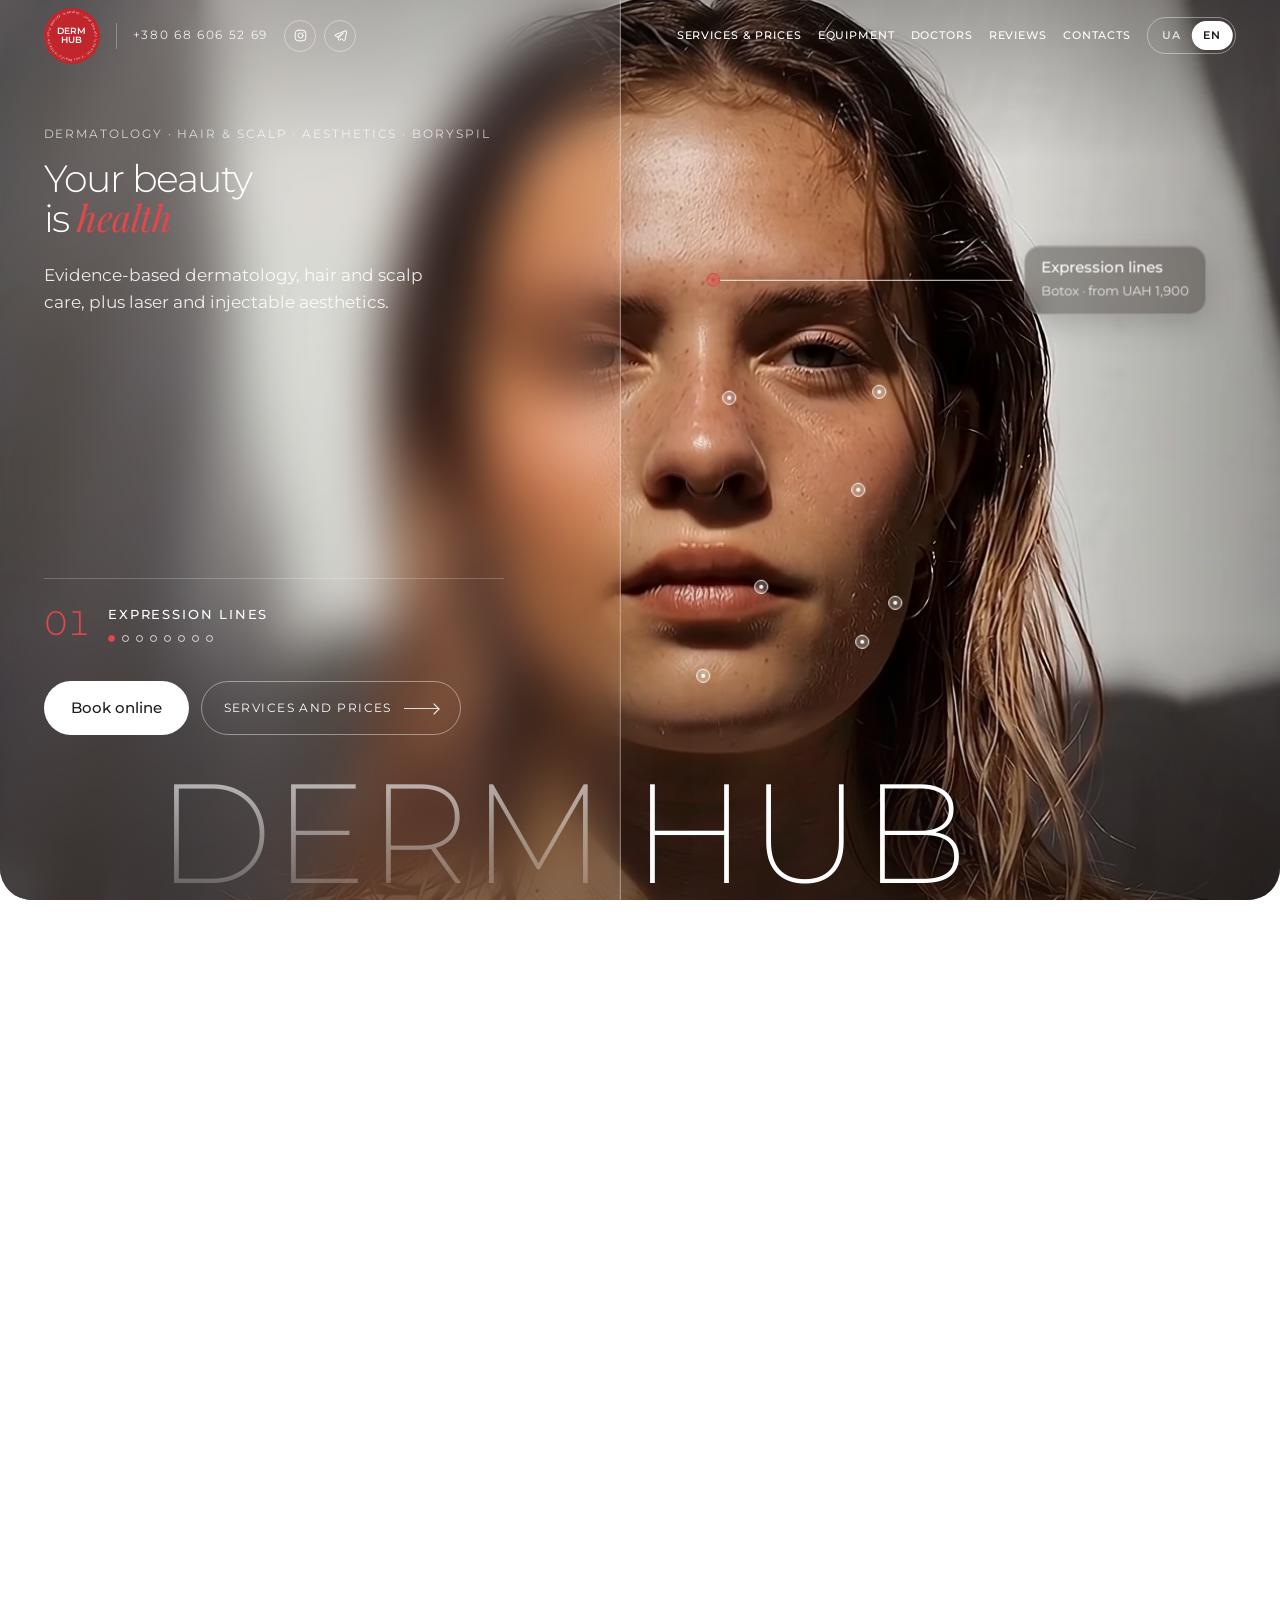
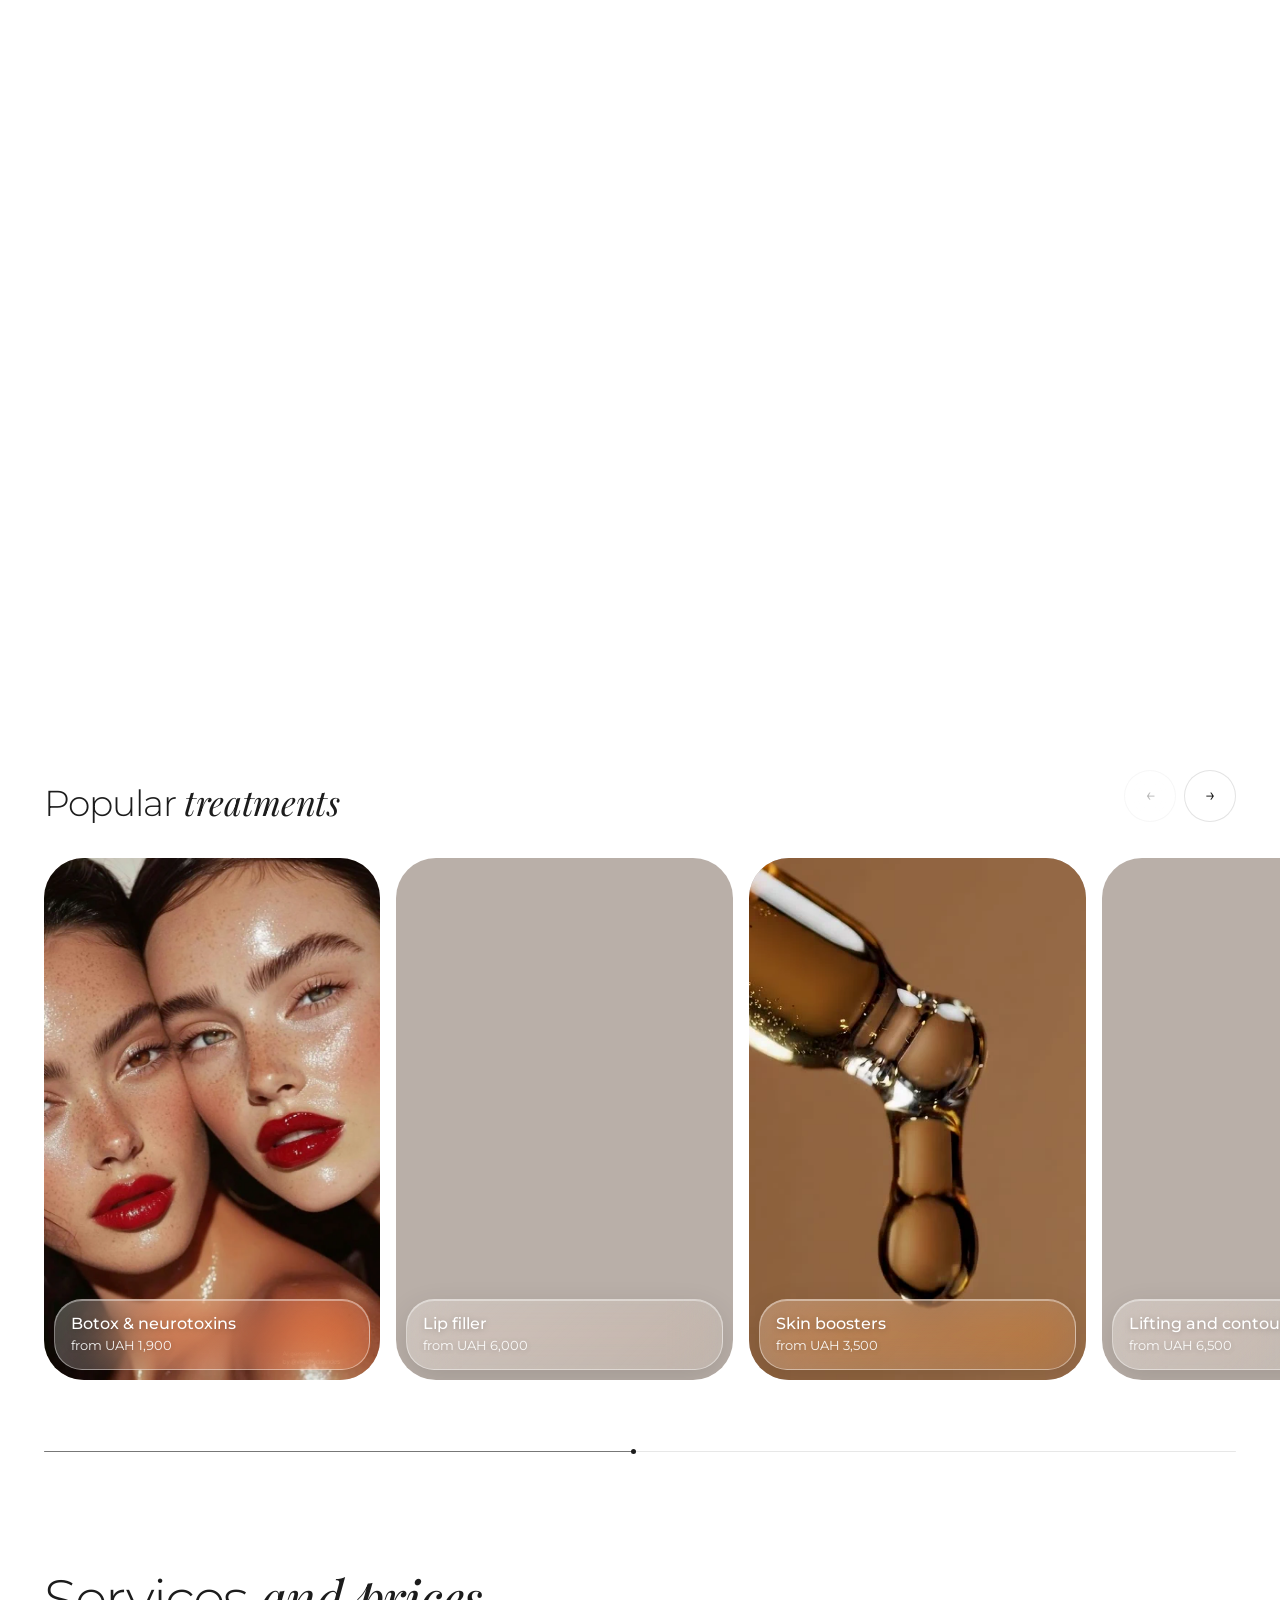
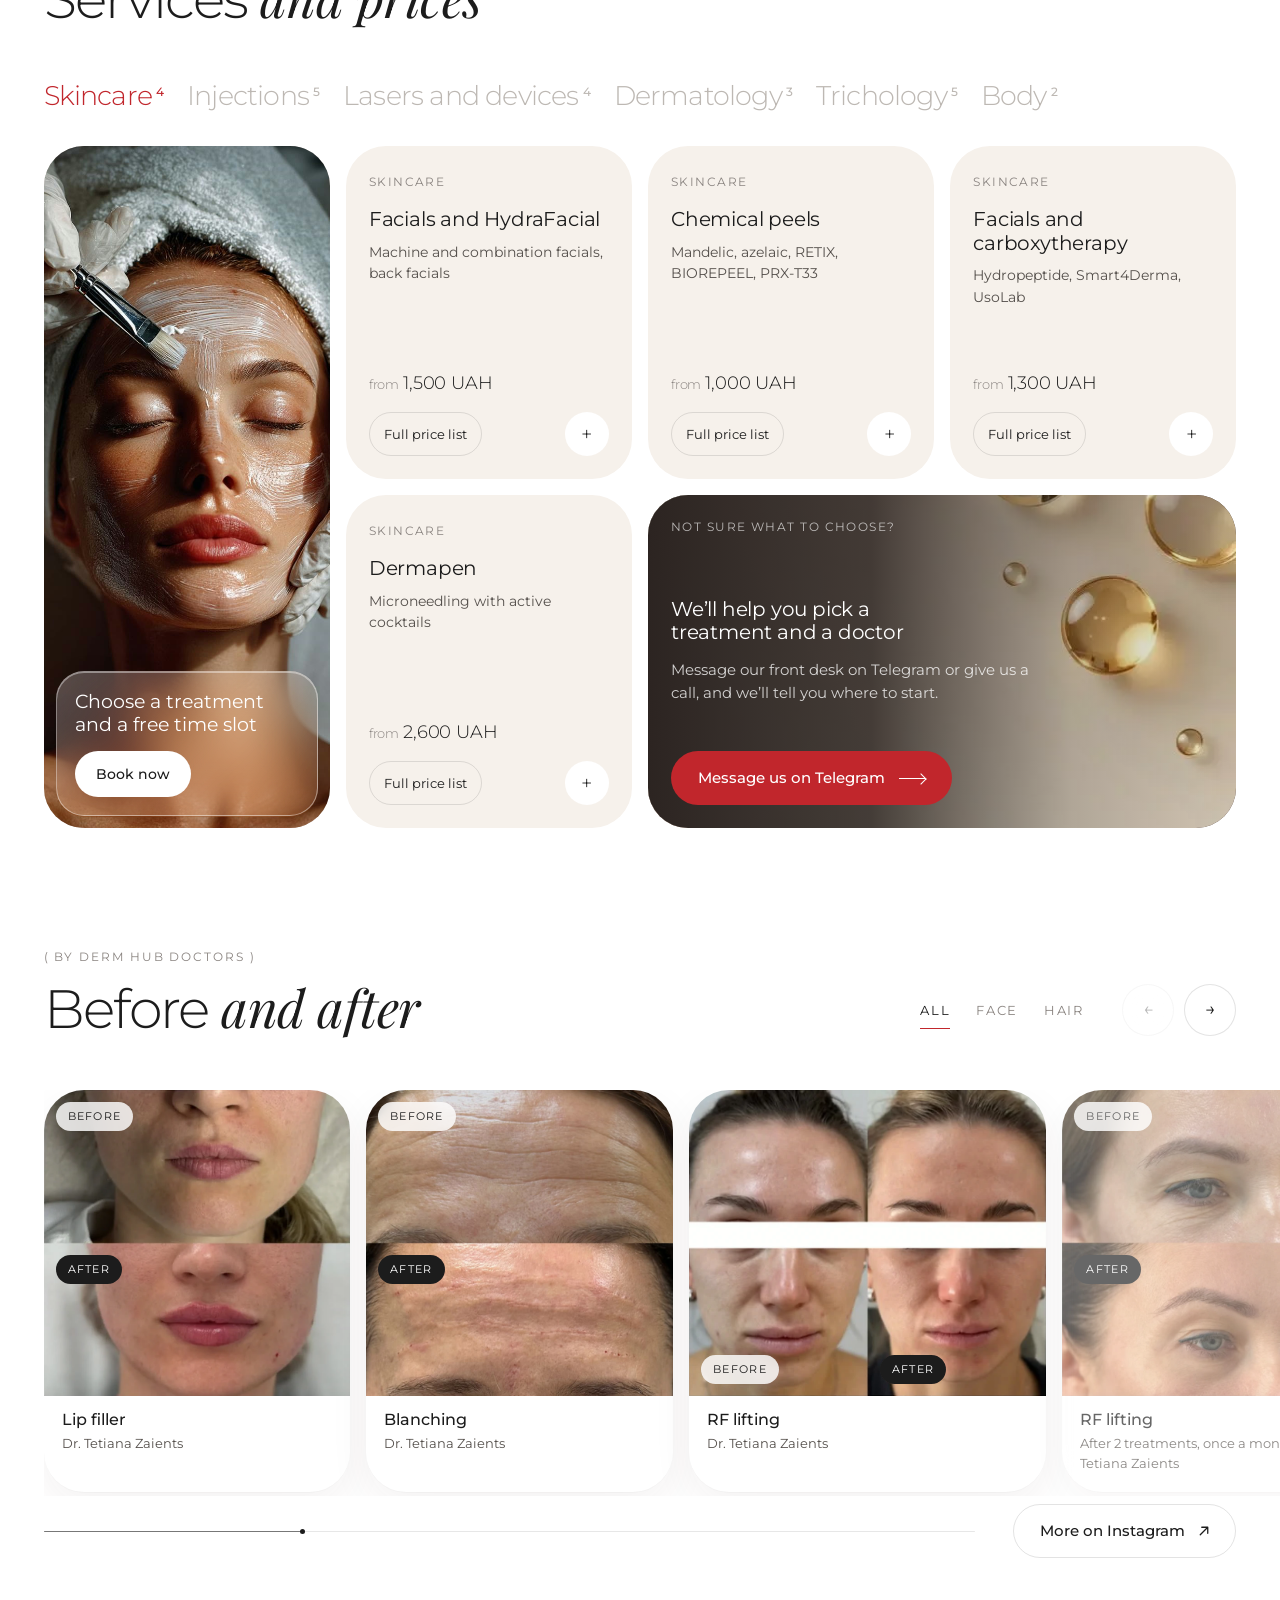
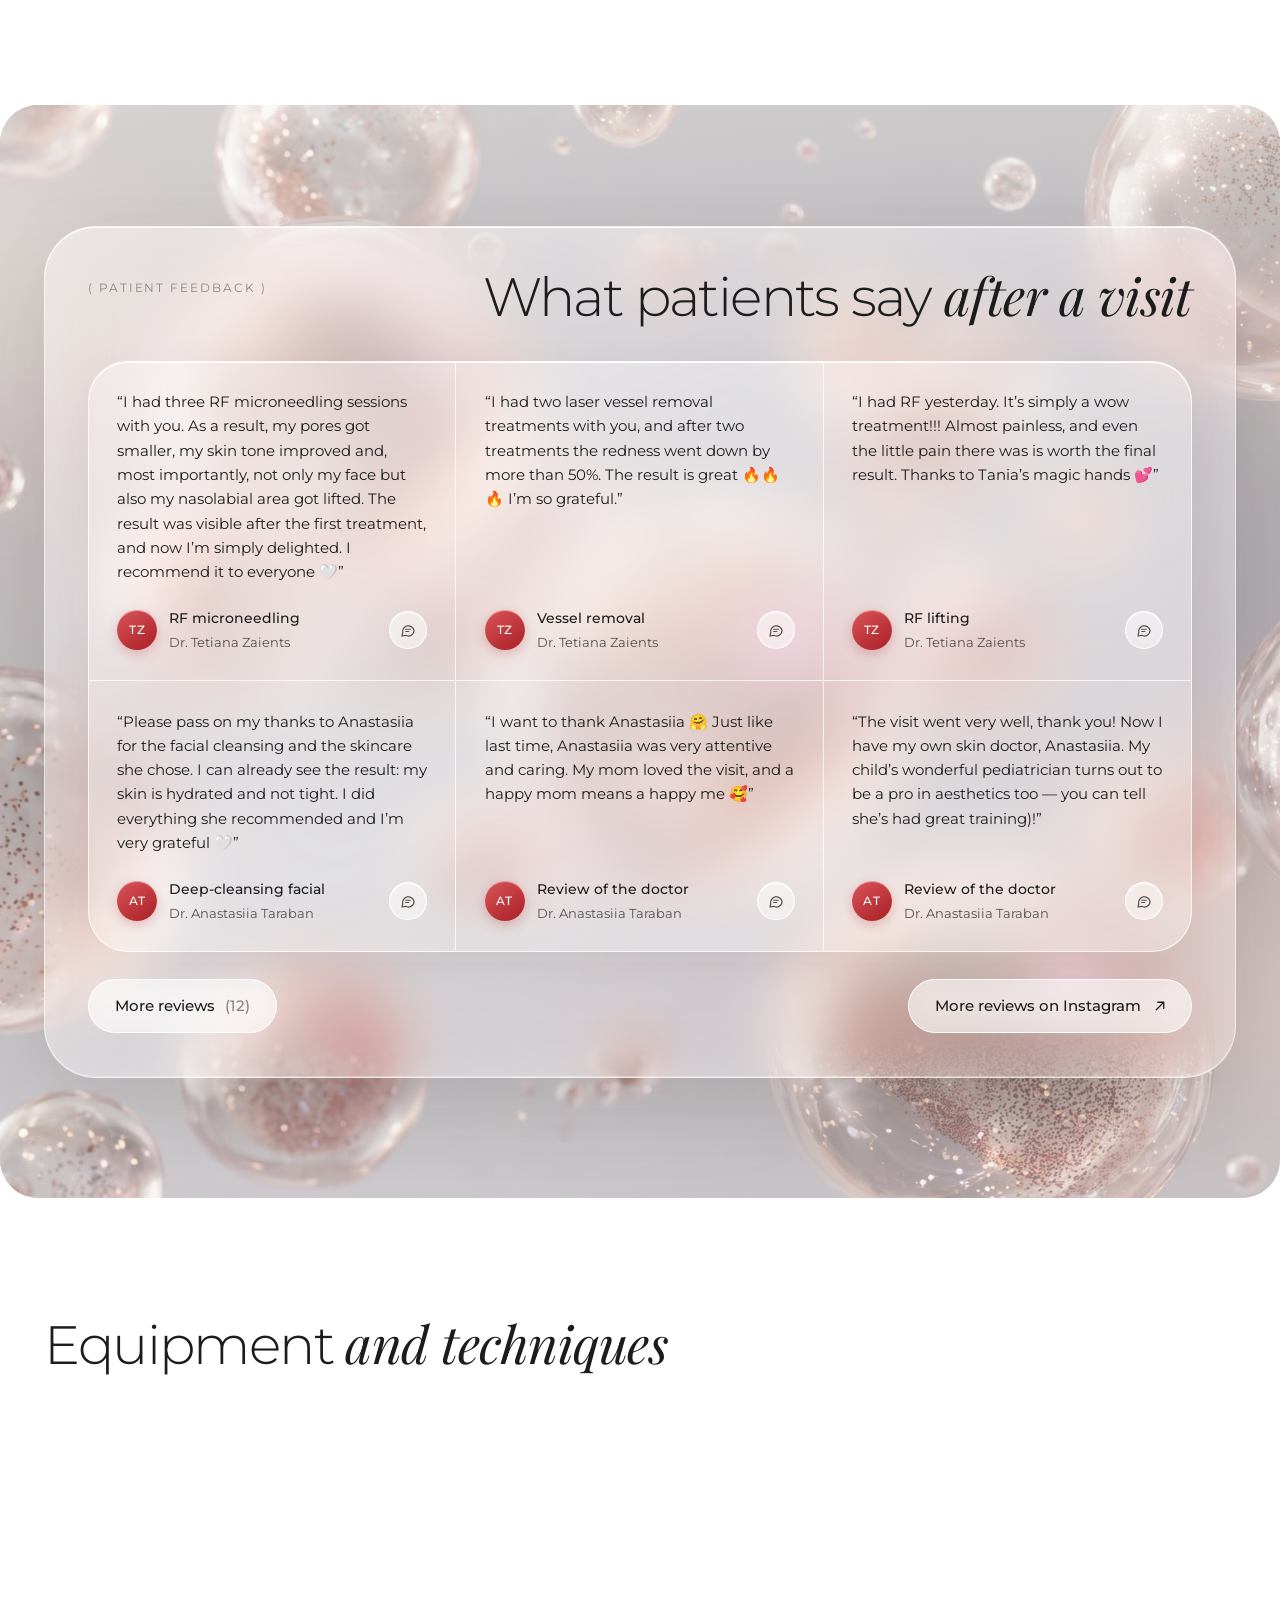
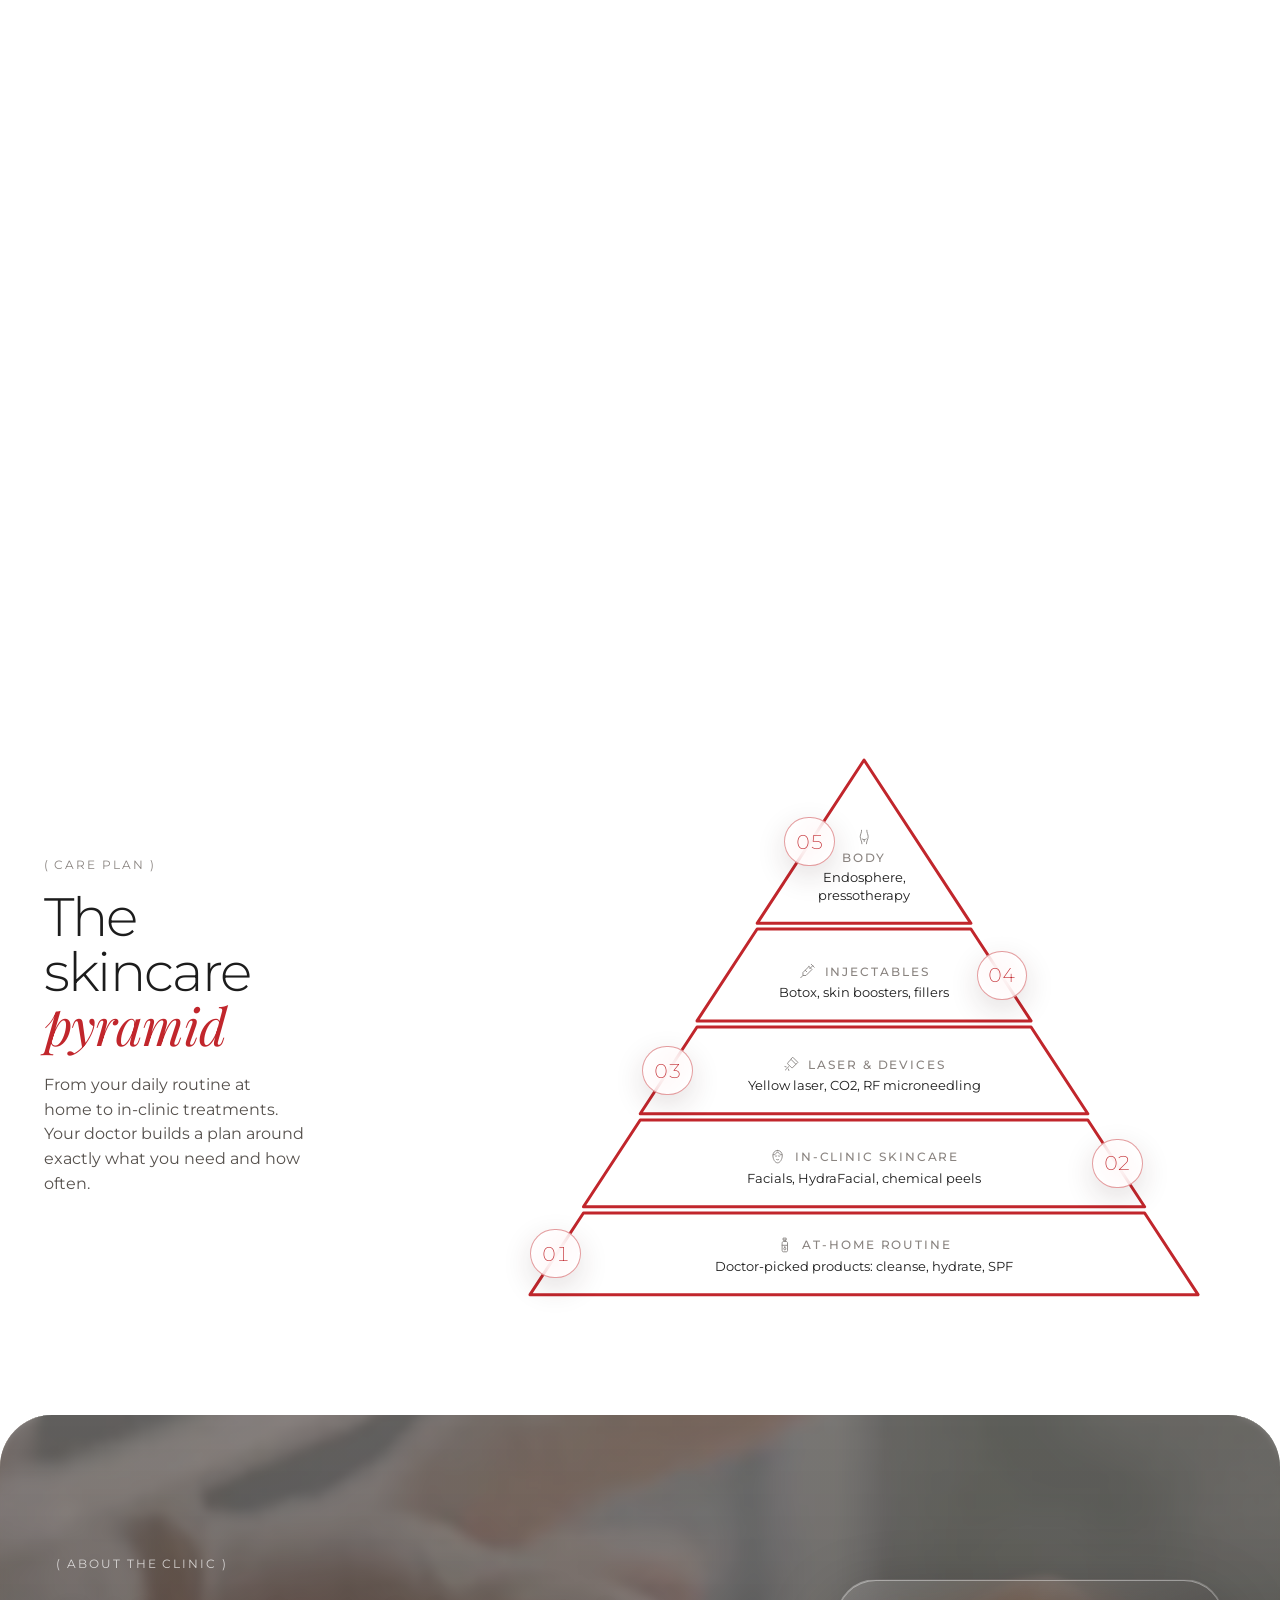
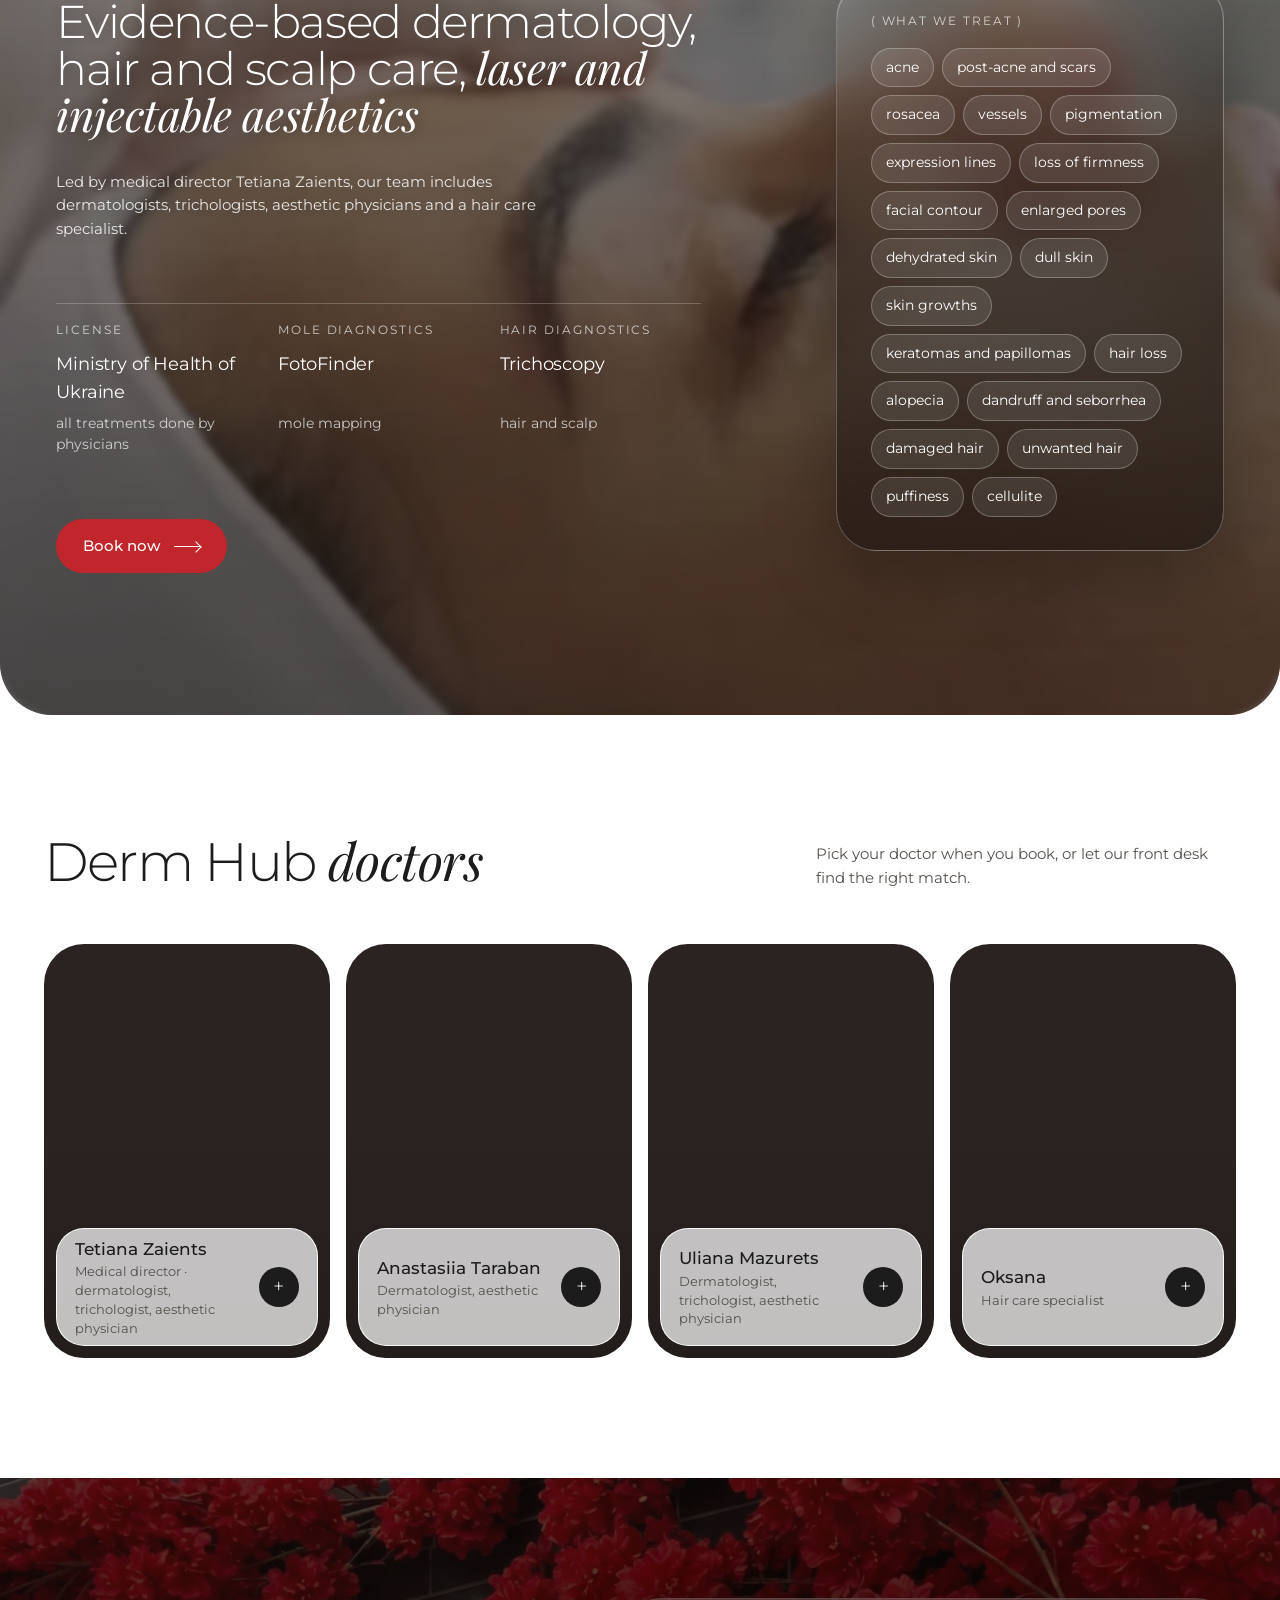
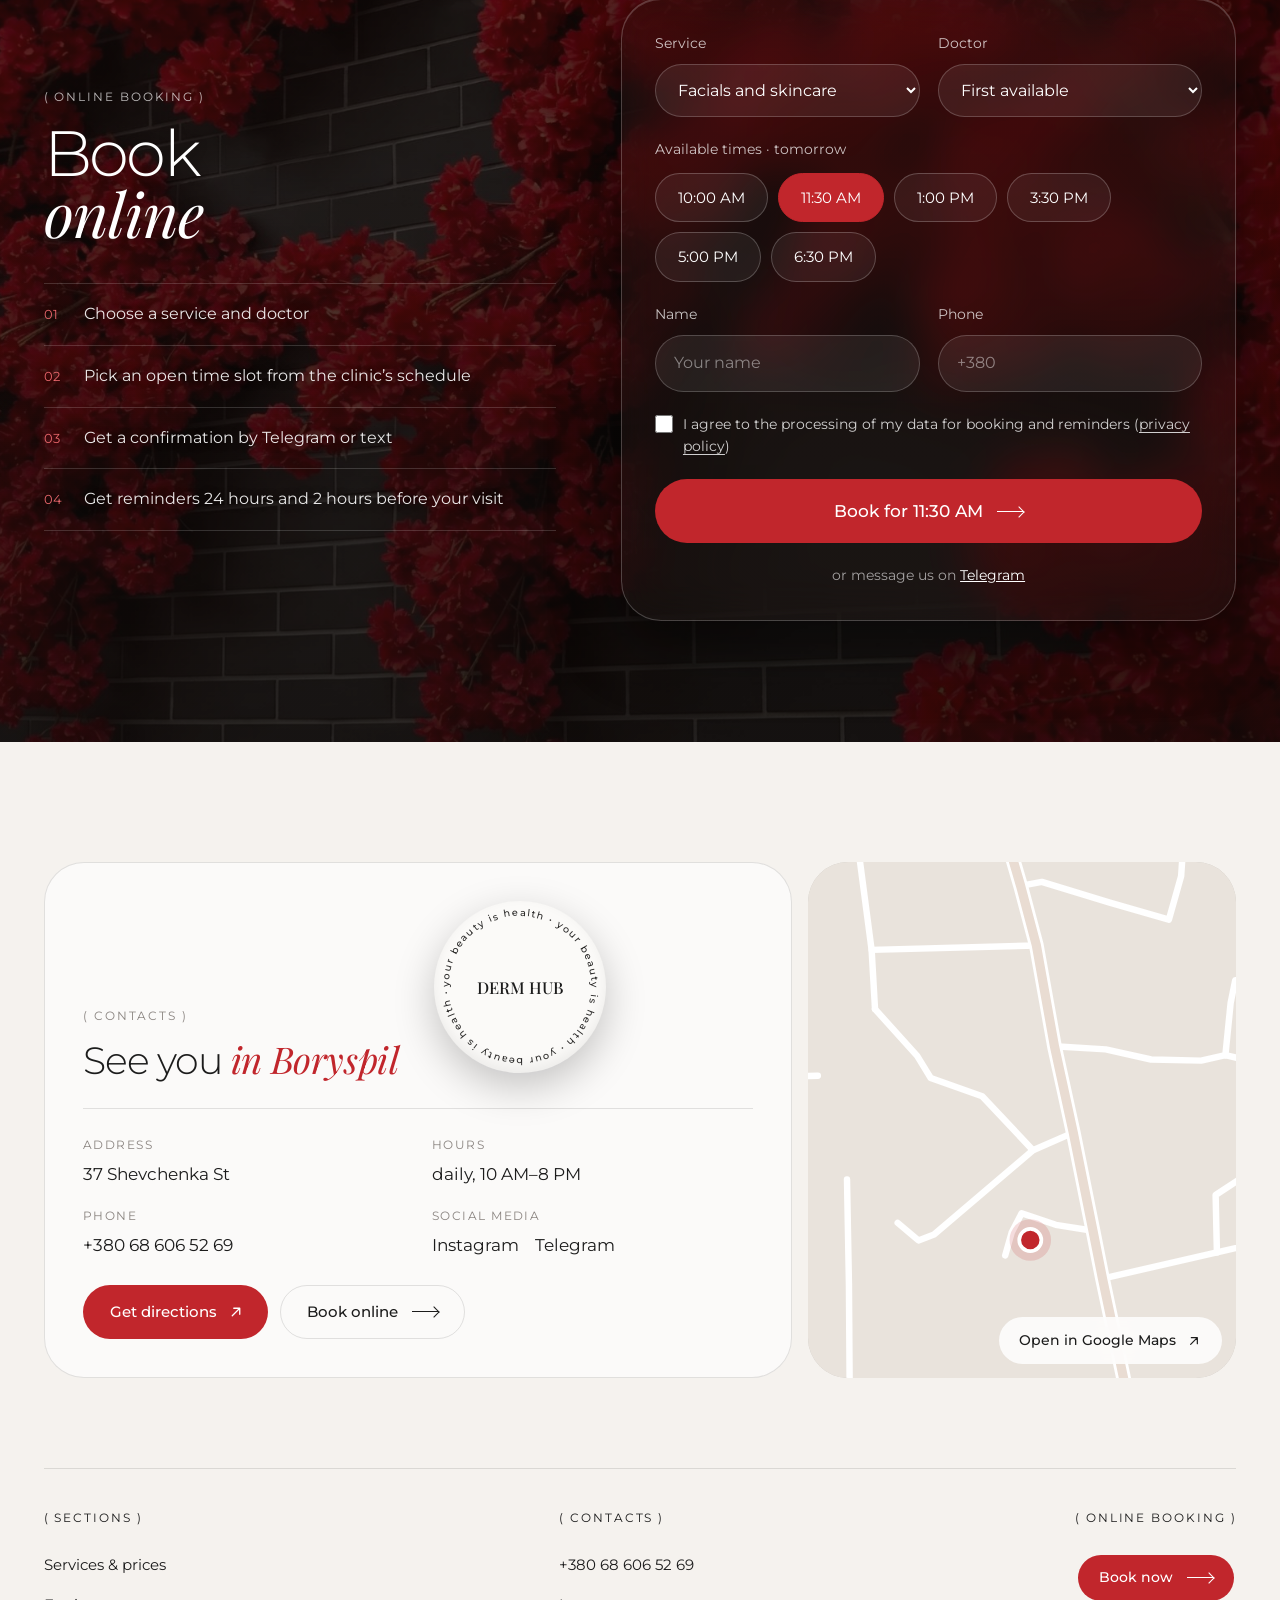
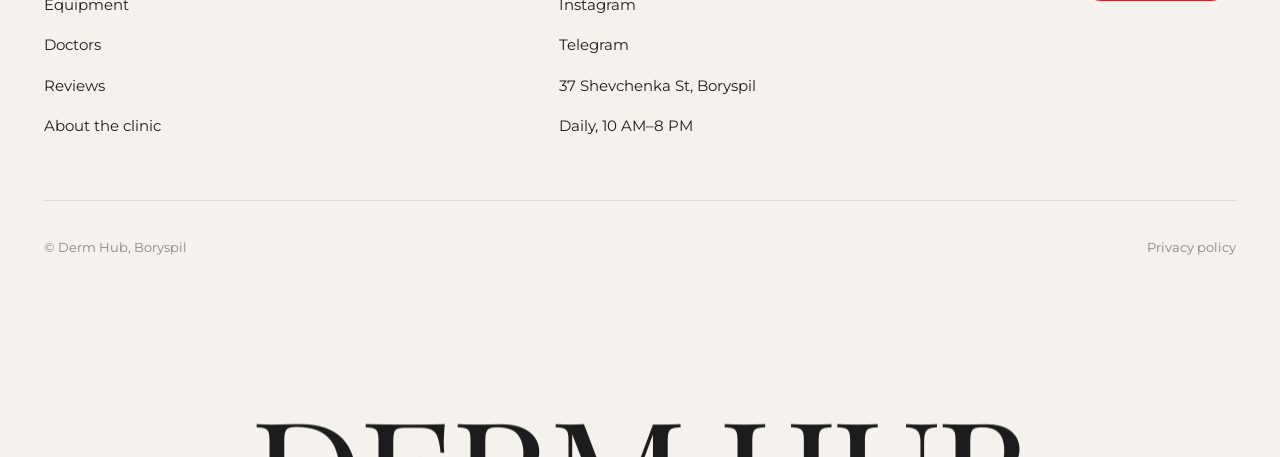
==== en.html @ 76f0570b "Mobile: reviews scroll line, jawline pointer, before/after caption gap Co-Authored-By: Claude Opus 5" ====
<!doctype html>
<html lang="en" data-theme="red">
<head>
<meta charset="utf-8">
<meta name="viewport" content="width=device-width,initial-scale=1">
<title>Derm Hub — дерматологія і косметологія у Борисполі</title>
<link rel="icon" href="favicon.ico" sizes="48x48">
<link rel="icon" type="image/png" sizes="32x32" href="img/favicon-32.png?v=1">
<link rel="icon" type="image/png" sizes="192x192" href="img/favicon-192.png?v=1">
<link rel="apple-touch-icon" href="img/apple-touch-icon.png?v=1">
<link rel="manifest" href="site.webmanifest">
<meta name="theme-color" content="#F5F2EE">
<meta name="description" content="Dermatology and aesthetics clinic in Boryspil, Ukraine: evidence-based dermatology, hair and scalp care, laser and injectable treatments. Transparent prices and online booking.">
<link rel="canonical" href="https://derm-hub-clinic.vercel.app/en.html">
<link rel="alternate" hreflang="uk" href="https://derm-hub-clinic.vercel.app/">
<link rel="alternate" hreflang="en" href="https://derm-hub-clinic.vercel.app/en.html">
<link rel="alternate" hreflang="x-default" href="https://derm-hub-clinic.vercel.app/">
<meta property="og:type" content="website">
<meta property="og:locale" content="en_US">
<meta property="og:site_name" content="Derm Hub">
<meta property="og:title" content="Derm Hub — medical clinic: dermatology, trichology &amp; aesthetics in Boryspil">
<meta property="og:description" content="Evidence-based dermatology, hair and scalp care, laser and injectable treatments. Transparent prices and online booking.">
<meta property="og:url" content="https://derm-hub-clinic.vercel.app/en.html">
<meta property="og:image" content="https://derm-hub-clinic.vercel.app/img/og-en.jpg?v=2">
<meta property="og:image:width" content="1200"><meta property="og:image:height" content="630">
<meta property="og:image:alt" content="Derm Hub — medical clinic: dermatology, trichology &amp; aesthetics in Boryspil">
<meta name="twitter:card" content="summary_large_image">
<meta name="twitter:image" content="https://derm-hub-clinic.vercel.app/img/og-en.jpg?v=2">
<link rel="preconnect" href="https://fonts.googleapis.com">
<link rel="preconnect" href="https://fonts.gstatic.com" crossorigin>
<link href="https://fonts.googleapis.com/css2?family=Playfair+Display:ital,wght@0,400;0,500;0,600;1,400;1,500&family=Montserrat:wght@200;300;400;500;600&display=swap" rel="stylesheet">
<link rel="stylesheet" href="css/redesign.css?v=164">
<link rel="stylesheet" href="css/global.css?v=164">
</head>
<body>

<div class="sheet">

<!-- ШАПКА -->
<header class="head">
  <div class="head-l">
    <a class="brand" href="#top" aria-label="Derm Hub — home"><span class="emblem red" data-variant="red" data-size="56"></span><span class="emblem sign" data-size="56" data-word="0.52" data-ring="1.4"></span></a>
    <span class="head-div" aria-hidden="true"></span>
    <a class="head-tel" href="tel:+380686065269">+380 68 606 52 69</a>
    <a class="head-soc" href="https://www.instagram.com/derm_hub/" aria-label="Instagram @derm_hub"><svg viewBox="0 0 24 24" aria-hidden="true"><rect x="3.5" y="3.5" width="17" height="17" rx="5"/><circle cx="12" cy="12" r="4"/><circle cx="17.2" cy="6.8" r=".9" class="dot"/></svg></a>
    <a class="head-soc" href="https://t.me/Doctors_AppointmentDERM_HUB" aria-label="Telegram @Doctors_AppointmentDERM_HUB"><svg viewBox="0 0 24 24" aria-hidden="true"><path d="M20.6 4.3 3.4 10.9c-.8.3-.8 1.4 0 1.7l4.2 1.4 1.6 5c.2.6 1 .8 1.5.3l2.4-2.2 4.4 3.2c.6.4 1.4.1 1.5-.6l2.9-13.6c.2-.8-.6-1.4-1.3-1.1Z"/><path d="m7.6 14 9.2-6.3-7.4 7.6"/></svg></a>
  </div>
  <nav class="navline" aria-label="Sections"><a href="#services">Services &amp; prices</a><a href="#equipment">Equipment</a><a href="#doctors">Doctors</a><a href="#reviews">Reviews</a><a href="#contacts">Contacts</a></nav>
  <div class="head-r">
    <div class="langs en"><button type="button">UA</button><button type="button" class="on">EN</button></div>
    <a class="btn head-cta" href="#booking">Book now</a>
    <button type="button" class="burger" aria-label="Menu" aria-expanded="false" aria-controls="mnav"><i></i><i></i></button>
  </div>
  <nav class="mnav" id="mnav" aria-label="Menu">
    <a href="#services">Services &amp; prices</a><a href="#equipment">Equipment</a><a href="#doctors">Doctors</a><a href="#reviews">Reviews</a><a href="#contacts">Contacts</a>
    <div class="langs en"><button type="button">UA</button><button type="button" class="on">EN</button></div>
    <a class="mnav-tel" href="tel:+380686065269">+380 68 606 52 69</a>
    <a class="btn btn-red btn-arrow" href="#booking">Book online<i class="ln" aria-hidden="true"></i></a>
  </nav>
</header>

<!-- ХІРО -->
<section class="hero" id="top">
  <div class="hero-frame">
    <canvas class="hero-canvas" role="img" aria-label="A woman with well-cared-for skin opens her eyes and smiles"></canvas>
    <video class="hero-mob" muted playsinline loop preload="none" poster="img/hero-mob-poster.jpg" aria-label="A woman with well-cared-for skin closes and opens her eyes"></video>
    <div class="hero-shade" aria-hidden="true"></div>

    <div class="callouts" aria-hidden="true">
      <div class="co" data-px="1100" data-py="300" style="--d:0.50s"><i class="pt"></i><i class="ln"></i><div class="lb"><b>Expression lines</b><span>Botox · from UAH 1,900</span></div></div>
      <div class="co" data-px="1306" data-py="438" style="--d:0.62s"><i class="pt"></i><i class="ln"></i><div class="lb"><b>Fine lines</b><span>blanching · from UAH 1,250</span></div></div>
      <div class="co" data-px="1279" data-py="560" style="--d:0.74s"><i class="pt"></i><i class="ln"></i><div class="lb"><b>Dehydrated skin</b><span>skin boosters · from UAH 3,500</span></div></div>
      <div class="co" data-px="1120" data-py="446" style="--d:0.86s"><i class="pt"></i><i class="ln"></i><div class="lb"><b>Vessels and pigmentation</b><span>yellow laser · from UAH 200</span></div></div>
      <div class="co" data-px="1325" data-py="700" style="--d:0.98s"><i class="pt"></i><i class="ln"></i><div class="lb"><b>Scars and post-acne</b><span>CO2 resurfacing · from UAH 1,000</span></div></div>
      <div class="co" data-px="1160" data-py="680" style="--d:1.10s"><i class="pt"></i><i class="ln"></i><div class="lb"><b>Lips</b><span>lip filler · from UAH 6,000</span></div></div>
      <div class="co" data-px="1088" data-py="790" style="--d:1.22s"><i class="pt"></i><i class="ln"></i><div class="lb"><b>Pores and skin tone</b><span>RF microneedling · from UAH 5,000</span></div></div>
      <div class="co" data-px="1285" data-py="748" style="--d:1.34s"><i class="pt"></i><i class="ln"></i><div class="lb"><b>Facial contour</b><span>lifting and contouring · from UAH 6,500</span></div></div>
    </div>

    <div class="hero-word" aria-hidden="true"><span class="hw-in">DERM</span><span class="hw-out">HUB</span></div>
    <div class="hero-glass">
      <div class="hg-body">
        <p class="eyebrow"><span class="eb-d">Dermatology · Hair & Scalp · Aesthetics · Boryspil</span><span class="eb-m">Medical clinic · Boryspil</span></p>
        <h1><span class="h1-d">Your beauty<br>is <span class="it">health</span></span><span class="h1-m">DERM HUB</span></h1>
        <p class="slogan-m">Your beauty is <span class="it">health</span></p>
        <p class="lead">Evidence-based dermatology, hair and scalp care, plus laser and injectable aesthetics.</p>
        <div class="hg-zone" aria-hidden="true"><span class="hg-num">01</span><div><b class="hg-name">Expression lines</b><span class="hg-dots"><i class="on"></i><i></i><i></i><i></i><i></i><i></i><i></i><i></i></span></div></div>
        <div class="hero-cta">
          <a class="btn btn-white btn-pop" href="#booking">Book online</a>
          <a class="hg-link" href="#services">Services and prices<i></i></a>
        </div>
      </div>
    </div>

  </div>
  <div class="hero-spacer" aria-hidden="true"></div>
</section>

<!-- НАПРЯМИ: фото-стрічка зі скляними підписами → вкладка прайсу -->
<section class="dirs wrap rail-wrap" aria-label="Popular treatments">
  <div class="dirs-head reveal">
    <h2 class="h-m">Popular <span class="it">treatments</span></h2>
    <div class="rail-nav"><button class="rbtn" data-prev aria-label="Back">←</button><button class="rbtn" data-next aria-label="Next">→</button></div>
  </div>
  <div class="dirs-row rail">
    <a class="dir" href="#services" data-go="inj"><img src="img/f-duo.webp" width="736" height="1308" alt="" loading="lazy" style="object-position:50% 30%" decoding="async"><span class="dir-cap glass"><b>Botox & neurotoxins</b><small>from UAH 1,900</small></span></a>
    <a class="dir" href="#services" data-go="inj"><img src="img/f-statue.webp" width="736" height="946" alt="" loading="lazy" style="object-position:50% 30%" decoding="async"><span class="dir-cap glass"><b>Lip filler</b><small>from UAH 6,000</small></span></a>
    <a class="dir" href="#services" data-go="inj"><video src="img/serum.mp4" poster="img/serum-poster.webp" autoplay muted loop playsinline preload="metadata" aria-hidden="true" style="object-position:46% 50%"></video><span class="dir-cap glass"><b>Skin boosters</b><small>from UAH 3,500</small></span></a>
    <a class="dir" href="#services" data-go="inj"><img src="img/f-mona.jpg" width="736" height="982" alt="" loading="lazy" style="object-position:50% 30%" decoding="async"><span class="dir-cap glass"><b>Lifting and contouring</b><small>from UAH 6,500</small></span></a>
    <a class="dir" href="#services" data-go="care"><img src="img/f-brushmask.webp" width="1152" height="2048" alt="" loading="lazy" style="object-position:30% 40%" decoding="async"><span class="dir-cap glass"><b>Chemical peels</b><small>from UAH 1,000</small></span></a>
    <a class="dir" href="#services" data-go="care"><img src="img/f-gloves.webp" width="1200" height="1600" alt="" loading="lazy" style="object-position:50% 30%" decoding="async"><span class="dir-cap glass"><b>Facials and HydraFacial</b><small>from UAH 1,500</small></span></a>
    <a class="dir" href="#services" data-go="hair"><img src="img/plasma.webp" width="880" height="588" alt="" loading="lazy" style="object-position:50% 50%" decoding="async"><span class="dir-cap glass"><b>Meso- and plasma therapy</b><small>prices in the price list</small></span></a>
  </div>
  <div class="rail-bar"><i></i></div>
</section>

<!-- ПОСЛУГИ І ЦІНИ: картка → «Весь прайс» розгортає все, що входить у напрям -->
<section class="wrap screen" id="services">
  <div class="sec-head reveal">
    <h2 class="h-l">Services <span class="it">and prices</span></h2>
  </div>

  <div class="tabs reveal" role="tablist" aria-label="Areas" id="svcTabs"></div>
  <div class="reveal" id="svcPanels"></div>
</section>

<!-- РЕЗУЛЬТАТИ І ВІДГУКИ: до/після з хайлайтів + відгуки, фільтр і карусель -->
<section class="wrap screen ba-sec" id="results">
  <div class="rail-wrap">
  <div class="res-top reveal">
    <div><p class="eyebrow">(&nbsp;by Derm Hub doctors&nbsp;)</p><h2 class="h-l">Before <span class="it">and after</span></h2></div>
    <div class="res-ctrl"><div class="chips" aria-label="Filter">
      <button class="chip on" data-f="all">All</button><button class="chip" data-f="face">Face</button><button class="chip" data-f="hair">Hair</button>
    </div><div class="rail-nav"><button class="rbtn" data-prev aria-label="Back">←</button><button class="rbtn" data-next aria-label="Next">→</button></div></div>
  </div>
  <div class="res-row rail reveal">
    <article class="case" data-cat="face"><figure class="ba ba-v"><img src="img/ba-lips.webp" width="787" height="786" alt="Lip filler: before and after" loading="lazy" decoding="async"><span class="b1">Before</span><span class="b2">After</span></figure><div class="case-cap"><b>Lip filler</b><small>Dr. Tetiana Zaients</small></div></article>
    <article class="case" data-cat="face"><figure class="ba ba-v"><img src="img/ba-blanching.jpg" width="795" height="792" alt="Blanching: before and after" loading="lazy" decoding="async"><span class="b1">Before</span><span class="b2">After</span></figure><div class="case-cap"><b>Blanching</b><small>Dr. Tetiana Zaients</small></div></article>
    <article class="case" data-cat="face"><figure class="ba ba-h"><img src="img/ba-rf-face.webp" width="787" height="674" alt="RF lifting: before and after" loading="lazy" decoding="async"><span class="b1">Before</span><span class="b2">After</span></figure><div class="case-cap"><b>RF lifting</b><small>Dr. Tetiana Zaients</small></div></article>
    <article class="case" data-cat="face"><figure class="ba ba-v"><img src="img/ba-rf-eyes.webp" width="788" height="786" alt="RF lifting: before and after" loading="lazy" decoding="async"><span class="b1">Before</span><span class="b2">After</span></figure><div class="case-cap"><b>RF lifting</b><small>After 2 treatments, once a month · Dr. Tetiana Zaients</small></div></article>
    <article class="case" data-cat="face"><figure class="ba ba-h"><img src="img/ba-rf-micro.webp" width="900" height="652" alt="RF microneedling: before and after" loading="lazy" decoding="async"><span class="b1">Before</span><span class="b2">After</span></figure><div class="case-cap"><b>RF microneedling</b><small>After 3 treatments · Dr. Anastasiia Taraban</small></div></article>
    <article class="case" data-cat="face"><figure class="ba ba-h"><img src="img/ba-acne.webp" width="785" height="634" alt="Acne treatment: before and after" loading="lazy" decoding="async"><span class="b1">Before</span><span class="b2">After</span></figure><div class="case-cap"><b>Acne treatment</b><small>Dr. Tetiana Zaients</small></div></article>
    <article class="case" data-cat="face"><figure class="ba ba-h"><img src="img/ba-yellow.webp" width="795" height="796" alt="Yellow laser: before and after" loading="lazy" decoding="async"><span class="b1">Before</span><span class="b2">After</span></figure><div class="case-cap"><b>Yellow laser</b><small>Dr. Anastasiia Taraban</small></div></article>
    <article class="case" data-cat="hair"><figure class="ba ba-h"><img src="img/ba-alopecia-total.webp" width="1002" height="520" alt="Alopecia areata, total form: before and after" loading="lazy" decoding="async"><span class="b1">Before</span><span class="b2">After</span></figure><div class="case-cap"><b>Alopecia areata, total form</b><small>1 → 10 months of treatment · Dr. Tetiana Zaients</small></div></article>
    <article class="case" data-cat="hair"><figure class="ba ba-h"><img src="img/ba-alopecia.jpg" width="872" height="588" alt="Alopecia areata: before and after" loading="lazy" decoding="async"><span class="b1">Before</span><span class="b2">After</span></figure><div class="case-cap"><b>Alopecia areata</b><small>3 months of treatment · Dr. Tetiana Zaients</small></div></article>
    <article class="case" data-cat="hair"><figure class="ba ba-h"><img src="img/ba-anagen.jpg" width="900" height="546" alt="Loose anagen syndrome: before and after" loading="lazy" decoding="async"><span class="b1">Before</span><span class="b2">After</span></figure><div class="case-cap"><b>Loose anagen syndrome</b><small>6 months of treatment · Dr. Tetiana Zaients</small></div></article>
    <article class="case" data-cat="hair"><figure class="ba ba-h"><img src="img/ba-diffuse.webp" width="795" height="796" alt="Acute diffuse hair loss: before and after" loading="lazy" decoding="async"><span class="b1">Before</span><span class="b2">After</span></figure><div class="case-cap"><b>Acute diffuse hair loss</b><small>3 months: thicker hair, less shedding · Dr. Tetiana Zaients</small></div></article>
  </div>
  <div class="res-foot"><div class="rail-bar"><i></i></div><a class="btn btn-line btn-arrow" href="https://www.instagram.com/derm_hub/" target="_blank" rel="noopener noreferrer">More on Instagram<svg class="ar ar-out" viewBox="0 0 24 24" aria-hidden="true"><path d="M7 17 17 7M9 7h8v8"/></svg></a></div>
  </div>
</section>

<section class="wrap screen bg-img frost" id="reviews" style="--bg:url(../img/bg-reviews.jpg)">

  <div class="rvx">
    <div class="rvx-head reveal">
      <p class="eyebrow">(&nbsp;Patient feedback&nbsp;)</p>
      <h2 class="h-l">What patients say <span class="it">after a visit</span></h2>
    </div>
    <div class="rvx-grid">
      <figure class="rvq"><blockquote>“I had three RF microneedling sessions with you. As a result, my pores got smaller, my skin tone improved and, most importantly, not only my face but also my nasolabial area got lifted. The result was visible after the first treatment, and now I’m simply delighted. I recommend it to everyone 🤍”</blockquote><figcaption><span class="rvq-ic" aria-hidden="true">TZ</span><span><b>RF microneedling</b><small>Dr. Tetiana Zaients</small></span><button type="button" class="rvq-src" data-shot="img/rv-rf3.webp" aria-label="View the original message (in Ukrainian)" title="Original message (in Ukrainian)"><svg viewBox="0 0 24 24" aria-hidden="true"><path d="M20 12.5a7.5 7.5 0 0 1-11.1 6.6L4 20l1-4.4A7.5 7.5 0 1 1 20 12.5z"/><path d="M9 11h6M9 14h4"/></svg></button></figcaption></figure>
      <figure class="rvq"><blockquote>“I had two laser vessel removal treatments with you, and after two treatments the redness went down by more than 50%. The result is great 🔥🔥🔥 I’m so grateful.”</blockquote><figcaption><span class="rvq-ic" aria-hidden="true">TZ</span><span><b>Vessel removal</b><small>Dr. Tetiana Zaients</small></span><button type="button" class="rvq-src" data-shot="img/rv-vessels.webp" aria-label="View the original message (in Ukrainian)" title="Original message (in Ukrainian)"><svg viewBox="0 0 24 24" aria-hidden="true"><path d="M20 12.5a7.5 7.5 0 0 1-11.1 6.6L4 20l1-4.4A7.5 7.5 0 1 1 20 12.5z"/><path d="M9 11h6M9 14h4"/></svg></button></figcaption></figure>
      <figure class="rvq"><blockquote>“I had RF yesterday. It’s simply a wow treatment!!! Almost painless, and even the little pain there was is worth the final result. Thanks to Tania’s magic hands 💕”</blockquote><figcaption><span class="rvq-ic" aria-hidden="true">TZ</span><span><b>RF lifting</b><small>Dr. Tetiana Zaients</small></span><button type="button" class="rvq-src" data-shot="img/rv-rf.webp" aria-label="View the original message (in Ukrainian)" title="Original message (in Ukrainian)"><svg viewBox="0 0 24 24" aria-hidden="true"><path d="M20 12.5a7.5 7.5 0 0 1-11.1 6.6L4 20l1-4.4A7.5 7.5 0 1 1 20 12.5z"/><path d="M9 11h6M9 14h4"/></svg></button></figcaption></figure>
      <figure class="rvq"><blockquote>“Please pass on my thanks to Anastasiia for the facial cleansing and the skincare she chose. I can already see the result: my skin is hydrated and not tight. I did everything she recommended and I’m very grateful 🤍”</blockquote><figcaption><span class="rvq-ic" aria-hidden="true">AT</span><span><b>Deep-cleansing facial</b><small>Dr. Anastasiia Taraban</small></span><button type="button" class="rvq-src" data-shot="img/rv-cleaning.webp" aria-label="View the original message (in Ukrainian)" title="Original message (in Ukrainian)"><svg viewBox="0 0 24 24" aria-hidden="true"><path d="M20 12.5a7.5 7.5 0 0 1-11.1 6.6L4 20l1-4.4A7.5 7.5 0 1 1 20 12.5z"/><path d="M9 11h6M9 14h4"/></svg></button></figcaption></figure>
      <figure class="rvq"><blockquote>“I want to thank Anastasiia 🤗 Just like last time, Anastasiia was very attentive and caring. My mom loved the visit, and a happy mom means a happy me 🥰”</blockquote><figcaption><span class="rvq-ic" aria-hidden="true">AT</span><span><b>Review of the doctor</b><small>Dr. Anastasiia Taraban</small></span><button type="button" class="rvq-src" data-shot="img/rv-mama.webp" aria-label="View the original message (in Ukrainian)" title="Original message (in Ukrainian)"><svg viewBox="0 0 24 24" aria-hidden="true"><path d="M20 12.5a7.5 7.5 0 0 1-11.1 6.6L4 20l1-4.4A7.5 7.5 0 1 1 20 12.5z"/><path d="M9 11h6M9 14h4"/></svg></button></figcaption></figure>
      <figure class="rvq"><blockquote>“The visit went very well, thank you! Now I have my own skin doctor, Anastasiia. My child’s wonderful pediatrician turns out to be a pro in aesthetics too — you can tell she’s had great training)!”</blockquote><figcaption><span class="rvq-ic" aria-hidden="true">AT</span><span><b>Review of the doctor</b><small>Dr. Anastasiia Taraban</small></span><button type="button" class="rvq-src" data-shot="img/rv-school.webp" aria-label="View the original message (in Ukrainian)" title="Original message (in Ukrainian)"><svg viewBox="0 0 24 24" aria-hidden="true"><path d="M20 12.5a7.5 7.5 0 0 1-11.1 6.6L4 20l1-4.4A7.5 7.5 0 1 1 20 12.5z"/><path d="M9 11h6M9 14h4"/></svg></button></figcaption></figure>
      <figure class="rvq rvq-more"><blockquote>“I really liked Dr. Anastasiia. She won me over right away 🥰 Very attentive, explained everything simply and clearly, and chose my skincare 🥰 Thank you 🫶”</blockquote><figcaption><span class="rvq-ic" aria-hidden="true">AT</span><span><b>Skincare selection</b><small>Dr. Anastasiia Taraban</small></span><button type="button" class="rvq-src" data-shot="img/rv-care.webp" aria-label="View the original message (in Ukrainian)" title="Original message (in Ukrainian)"><svg viewBox="0 0 24 24" aria-hidden="true"><path d="M20 12.5a7.5 7.5 0 0 1-11.1 6.6L4 20l1-4.4A7.5 7.5 0 1 1 20 12.5z"/><path d="M9 11h6M9 14h4"/></svg></button></figcaption></figure>
      <figure class="rvq rvq-more"><blockquote>“I’d like to leave a review about Dr. Anastasiia. She is just so lovely! I felt sooo comfortable. Thank you ❤️”</blockquote><figcaption><span class="rvq-ic" aria-hidden="true">AT</span><span><b>Review of the doctor</b><small>Dr. Anastasiia Taraban</small></span><button type="button" class="rvq-src" data-shot="img/rv-comfort.webp" aria-label="View the original message (in Ukrainian)" title="Original message (in Ukrainian)"><svg viewBox="0 0 24 24" aria-hidden="true"><path d="M20 12.5a7.5 7.5 0 0 1-11.1 6.6L4 20l1-4.4A7.5 7.5 0 1 1 20 12.5z"/><path d="M9 11h6M9 14h4"/></svg></button></figcaption></figure>
      <figure class="rvq rvq-more"><blockquote>“Yes, I liked everything, the doctor is very polite and positive, I’m very happy I chose your clinic)”</blockquote><figcaption><span class="rvq-ic" aria-hidden="true">AT</span><span><b>Review of the doctor</b><small>Dr. Anastasiia Taraban</small></span><button type="button" class="rvq-src" data-shot="img/rv-polite.webp" aria-label="View the original message (in Ukrainian)" title="Original message (in Ukrainian)"><svg viewBox="0 0 24 24" aria-hidden="true"><path d="M20 12.5a7.5 7.5 0 0 1-11.1 6.6L4 20l1-4.4A7.5 7.5 0 1 1 20 12.5z"/><path d="M9 11h6M9 14h4"/></svg></button></figcaption></figure>
      <figure class="rvq rvq-more"><blockquote>“All good too, I recently had a skin cleansing and really liked Ms. Anastasiia 🌸”</blockquote><figcaption><span class="rvq-ic" aria-hidden="true">AT</span><span><b>Facial</b><small>Dr. Anastasiia Taraban</small></span><button type="button" class="rvq-src" data-shot="img/rv-skin.webp" aria-label="View the original message (in Ukrainian)" title="Original message (in Ukrainian)"><svg viewBox="0 0 24 24" aria-hidden="true"><path d="M20 12.5a7.5 7.5 0 0 1-11.1 6.6L4 20l1-4.4A7.5 7.5 0 1 1 20 12.5z"/><path d="M9 11h6M9 14h4"/></svg></button></figcaption></figure>
      <figure class="rvq rvq-more"><blockquote>“Hi! I loved everything, thank you! I’ll definitely be back)”</blockquote><figcaption><span class="rvq-ic" aria-hidden="true">DH</span><span><b>Review of the clinic</b><small>Dr. Anastasiia Taraban</small></span><button type="button" class="rvq-src" data-shot="img/rv-again.webp" aria-label="View the original message (in Ukrainian)" title="Original message (in Ukrainian)"><svg viewBox="0 0 24 24" aria-hidden="true"><path d="M20 12.5a7.5 7.5 0 0 1-11.1 6.6L4 20l1-4.4A7.5 7.5 0 1 1 20 12.5z"/><path d="M9 11h6M9 14h4"/></svg></button></figcaption></figure>
      <figure class="rvq rvq-more"><blockquote>“Hi, I liked everything, all good, we’ll see how the results turn out”</blockquote><figcaption><span class="rvq-ic" aria-hidden="true">AT</span><span><b>Review of the doctor</b><small>Dr. Anastasiia Taraban</small></span><button type="button" class="rvq-src" data-shot="img/rv-result.webp" aria-label="View the original message (in Ukrainian)" title="Original message (in Ukrainian)"><svg viewBox="0 0 24 24" aria-hidden="true"><path d="M20 12.5a7.5 7.5 0 0 1-11.1 6.6L4 20l1-4.4A7.5 7.5 0 1 1 20 12.5z"/><path d="M9 11h6M9 14h4"/></svg></button></figcaption></figure>
    </div>
    <div class="rail-bar rvx-bar"><i></i></div>
    <div class="rvx-foot"><button type="button" class="btn btn-line rvx-more" aria-expanded="false">More reviews <span class="rvx-n">(12)</span></button><a class="btn btn-line btn-arrow" href="https://www.instagram.com/derm_hub/" target="_blank" rel="noopener noreferrer">More reviews on Instagram<svg class="ar ar-out" viewBox="0 0 24 24" aria-hidden="true"><path d="M7 17 17 7M9 7h8v8"/></svg></a></div>
  </div>
</section>

<!-- ОБЛАДНАННЯ І МЕТОДИКИ (сітка як Renaissance) -->
<section class="wrap screen" id="equipment">
  <div class="sec-head reveal">
    <h2 class="h-l">Equipment <span class="it">and techniques</span></h2>
  </div>
  <div class="grid10 reveal">
    <div class="tile photo"><img src="img/f-goldgrid.webp" width="736" height="986" alt="Skin diagnostics" style="object-position:60% 30%" loading="lazy" decoding="async"><span class="tag">Diagnostics</span><div class="cap"><h3>FotoFinder <span class="it">and trichoscopy</span></h3><p>Moles, hair and scalp</p></div></div>
    <div class="tile"><span class="tag">Laser</span><h3>Yellow laser<br><span class="it">Asclepion</span></h3><i class="rule"></i><ul><li>Vessels and rosacea</li><li>Pigmentation</li><li>Rejuvenation</li></ul></div>
    <div class="tile photo"><img src="img/laser-legs2.webp" width="735" height="490" alt="Laser hair removal" style="object-position:50% 50%" loading="lazy" decoding="async"><span class="tag">Laser</span><div class="cap"><h3>Laser <span class="it">hair removal</span></h3><p>Women and men, areas and packages</p></div></div>
    <div class="tile"><span class="tag">Laser</span><h3>CO2 resurfacing<br><span class="it">Medicalazer</span></h3><i class="rule"></i><ul><li>Scars and post-acne</li><li>Skin texture</li><li>Under-eye area</li></ul></div>
    <div class="tile photo"><img src="img/f-eyeinj.jpg" width="816" height="1456" alt="Injection treatment" style="object-position:50% 30%" loading="lazy" decoding="async"><span class="tag">Injections</span><div class="cap"><h3>Injectable <span class="it">aesthetics</span></h3><p>Botox, skin boosters, fillers</p></div></div>
    <div class="tile"><span class="tag">Devices</span><h3>RF<br><span class="it">microneedling</span></h3><i class="rule"></i><ul><li>Pores and tone</li><li>Face and neck lifting</li><li>Body</li></ul></div>
  </div>
</section>

<!-- ПРО КЛІНІКУ: фото з квітами + дві скляні панелі -->
<section class="wrap screen" id="care-plan">
  <div class="ab-pyr">
    <div class="pyr-copy">
      <p class="eyebrow">(&nbsp;Care plan&nbsp;)</p>
      <h2 class="h-l">The skincare <span class="it">pyramid</span></h2>
      <p class="muted">From your daily routine at home to in-clinic treatments.<br>Your doctor builds a plan around exactly what you need and how often.</p>
    </div>
    <div class="pyr">
      <div class="pyr-tier pyr-l" style="--a:0;--b:0.32;--m:0.160;--tw:20%" tabindex="0">
        <svg class="pyr-shape" viewBox="0 0 100 100" preserveAspectRatio="none" aria-hidden="true"><polygon points="50,0 50,0 66,100 34,100"/></svg>
        <div class="pyr-txt"><svg class="pyr-ic" viewBox="0 0 24 24" aria-hidden="true"><path d="M8.5 3c.3 3.2-1.8 5.4-1.8 8.6 0 3.4 2.3 5.6 2.3 9.4M15.5 3c-.3 3.2 1.8 5.4 1.8 8.6 0 3.4-2.3 5.6-2.3 9.4"/><path d="M9.2 14.6c1.6 1.3 4 1.3 5.6 0M12 15.6V18"/></svg><b>Body</b><span>Endosphere, pressotherapy</span></div>
        <span class="pyr-pin"><span class="pyr-badge"><i>05</i><em>In courses, per your plan</em></span></span>
      </div>
      <div class="pyr-tier pyr-r" style="--a:0.32;--b:0.5;--m:0.410;--tw:31%" tabindex="0">
        <svg class="pyr-shape" viewBox="0 0 100 100" preserveAspectRatio="none" aria-hidden="true"><polygon points="34,0 66,0 75,100 25,100"/></svg>
        <div class="pyr-txt"><svg class="pyr-ic" viewBox="0 0 24 24" aria-hidden="true"><path d="m17 3 4 4M19 5l-4 4M14 6l4 4-8 8H6v-4l8-8zM9 11l2 2M6 18l-3 3"/></svg><b>Injectables</b><span>Botox, skin boosters, fillers</span></div>
        <span class="pyr-pin"><span class="pyr-badge"><i>04</i><em>Every 6–8 months</em></span></span>
      </div>
      <div class="pyr-tier pyr-l" style="--a:0.5;--b:0.67;--m:0.585;--tw:46%" tabindex="0">
        <svg class="pyr-shape" viewBox="0 0 100 100" preserveAspectRatio="none" aria-hidden="true"><polygon points="25,0 75,0 83.5,100 16.5,100"/></svg>
        <div class="pyr-txt"><svg class="pyr-ic" viewBox="0 0 24 24" aria-hidden="true"><path d="M14.2 3.3l6.5 6.5-2.6 2.6-6.5-6.5z"/><path d="M11.6 5.9 7.4 10.1a1.4 1.4 0 0 0 0 2l4.5 4.5a1.4 1.4 0 0 0 2 0l4.2-4.2"/><path d="M8.4 15.6 4 20M3.4 15.4l1.8.5M8.6 20.6l-.5-1.8"/></svg><b>Laser & devices</b><span>Yellow laser, CO2, RF microneedling</span></div>
        <span class="pyr-pin"><span class="pyr-badge"><i>03</i><em>A course every 6 months</em></span></span>
      </div>
      <div class="pyr-tier pyr-r" style="--a:0.67;--b:0.84;--m:0.755;--tw:60%" tabindex="0">
        <svg class="pyr-shape" viewBox="0 0 100 100" preserveAspectRatio="none" aria-hidden="true"><polygon points="16.5,0 83.5,0 92,100 8,100"/></svg>
        <div class="pyr-txt"><svg class="pyr-ic" viewBox="0 0 24 24" aria-hidden="true"><path d="M12 3.2c-3.7 0-6.2 2.9-6.2 7.1 0 4.6 2.8 9.5 6.2 9.5s6.2-4.9 6.2-9.5c0-4.2-2.5-7.1-6.2-7.1z"/><path d="M8.8 10.6c.7.5 1.5.5 2.2 0M13 10.6c.7.5 1.5.5 2.2 0M10.6 15.4c.9.5 1.9.5 2.8 0M5.8 9.2c2.6-.4 4.8-1.9 6.2-4.2 1.2 2.1 3.4 3.7 6.2 4.2"/></svg><b>In-clinic skincare</b><span>Facials, HydraFacial, chemical peels</span></div>
        <span class="pyr-pin"><span class="pyr-badge"><i>02</i><em>Monthly</em></span></span>
      </div>
      <div class="pyr-tier pyr-l" style="--a:0.84;--b:1;--m:0.920;--tw:74%" tabindex="0">
        <svg class="pyr-shape" viewBox="0 0 100 100" preserveAspectRatio="none" aria-hidden="true"><polygon points="8,0 92,0 100,100 0,100"/></svg>
        <div class="pyr-txt"><svg class="pyr-ic" viewBox="0 0 24 24" aria-hidden="true"><path d="M10.2 2.8h3.6v2.6h-3.6zM11 5.4v1.8M13 5.4v1.8"/><path d="M8.4 9.2c0-1.1.9-2 2-2h3.2c1.1 0 2 .9 2 2v10.3c0 .9-.7 1.6-1.6 1.6H10c-.9 0-1.6-.7-1.6-1.6z"/><path d="M8.4 12.4h7.2M12 14.6c.9 1.1 1.4 1.9 1.4 2.5a1.4 1.4 0 0 1-2.8 0c0-.6.5-1.4 1.4-2.5z"/></svg><b>At-home routine</b><span>Doctor-picked products: cleanse, hydrate, SPF</span></div>
        <span class="pyr-pin"><span class="pyr-badge"><i>01</i><em>Daily: AM &amp; PM</em></span></span>
      </div>
    </div>
  </div>
</section>

<section class="wrap screen" id="about">
  <div class="ab-stage reveal">
    <video class="ab-video" autoplay muted loop playsinline preload="metadata" poster="img/about-poster.jpg?v=2" aria-hidden="true"><source src="img/about-video.webm?v=2" type="video/webm"><source src="img/about-video.mp4?v=2" type="video/mp4"></video>
    <div class="ab-glass ab-main">
      <p class="eyebrow">(&nbsp;About the clinic&nbsp;)</p>
      <h2 class="h-m">Evidence-based dermatology, hair and scalp care, <span class="it">laser and injectable aesthetics</span></h2>
      <p class="ab-lead">Led by medical director Tetiana Zaients, our team includes dermatologists, trichologists, aesthetic physicians and a hair care specialist.</p>
      <div class="ab-facts">
        <div><span class="b-k">License</span><b>Ministry of Health of Ukraine</b><small>all treatments done by physicians</small></div>
        <div><span class="b-k">Mole diagnostics</span><b>FotoFinder</b><small>mole mapping</small></div>
        <div><span class="b-k">Hair diagnostics</span><b>Trichoscopy</b><small>hair and scalp</small></div>
      </div>
      <a class="btn btn-red btn-arrow" href="#booking">Book now<i class="ln" aria-hidden="true"></i></a>
    </div>
    <div class="ab-glass ab-treat">
      <span class="b-k">(&nbsp;What we treat&nbsp;)</span>
      <ul class="tags"><li>acne</li><li>post-acne and scars</li><li>rosacea</li><li>vessels</li><li>pigmentation</li><li>expression lines</li><li>loss of firmness</li><li>facial contour</li><li>enlarged pores</li><li>dehydrated skin</li><li>dull skin</li><li>skin growths</li><li>keratomas and papillomas</li><li>hair loss</li><li>alopecia</li><li>dandruff and seborrhea</li><li>damaged hair</li><li>unwanted hair</li><li>puffiness</li><li>cellulite</li></ul>
    </div>
  </div>
  <div class="ab-docs" id="doctors">
  <div class="sec-head reveal">
    <h2 class="h-l">Derm Hub <span class="it">doctors</span></h2>
    <p class="muted">Pick your doctor when you book, or let our front desk find the right match.</p>
  </div>
  <div class="team reveal">
    <article class="doc"><img src="img/doc-tanya.webp" width="720" height="960" alt="Tetiana Zaients" style="object-position:50% 0%" loading="lazy" decoding="async"><div class="plate glass-light"><div><b>Tetiana Zaients</b><span>Medical director · dermatologist, trichologist, aesthetic physician</span></div><a class="plus" href="#booking" data-doc="Tetiana Zaients" aria-label="Book with Tetiana Zaients">+</a></div></article>
    <article class="doc"><img src="img/doc-anastasia.webp" width="720" height="960" alt="Anastasiia Taraban" style="object-position:50% 0%" loading="lazy" decoding="async"><div class="plate glass-light"><div><b>Anastasiia Taraban</b><span>Dermatologist, aesthetic physician</span></div><a class="plus" href="#booking" data-doc="Anastasiia Taraban" aria-label="Book with Anastasiia Taraban">+</a></div></article>
    <article class="doc"><img src="img/doc-uliana.webp" width="720" height="960" alt="Uliana Mazurets" style="object-position:50% 0%" loading="lazy" decoding="async"><div class="plate glass-light"><div><b>Uliana Mazurets</b><span>Dermatologist, trichologist, aesthetic physician</span></div><a class="plus" href="#booking" data-doc="Uliana Mazurets" aria-label="Book with Uliana Mazurets">+</a></div></article>
    <article class="doc"><img src="img/doc-oksana.webp" width="720" height="960" alt="Hair care specialist" style="object-position:50% 0%" loading="lazy" decoding="async"><div class="plate glass-light"><div><b>Oksana</b><span>Hair care specialist</span></div><a class="plus" href="#booking" aria-label="Book with Oksana">+</a></div></article>
  </div>
  <div class="rail-bar team-bar"><i></i></div>
  </div>
</section>


</div><!-- /білий аркуш -->

<!-- ТЕМНИЙ НИЗ, як у першій версії: запис + футер з великим «derm hub» -->
<div class="sheet dark">

<section class="booking wrap screen" id="booking">
  <div class="book-grid">
    <div class="book-text reveal">
      <p class="eyebrow">(&nbsp;Online booking&nbsp;)</p>
      <h2>Book<br><span class="it">online</span></h2>
      <ol class="steps">
        <li><span>01</span>Choose a service and doctor</li>
        <li><span>02</span>Pick an open time slot from the clinic’s schedule</li>
        <li><span>03</span>Get a confirmation by Telegram or text</li>
        <li><span>04</span>Get reminders 24 hours and 2 hours before your visit</li>
      </ol>
    </div>
    <div class="book-stage reveal">
    <form class="form glass-dark" id="bookForm">
      <div class="row">
        <label class="field">Service
          <select id="fService">
            <option>Facials and skincare</option><option>Botox & neurotoxins</option><option>Lip filler</option><option>Yellow laser</option><option>RF microneedling</option><option>Laser hair removal</option><option>Trichology</option><option>Endosphere</option><option>Not sure — our front desk will help</option>
          </select>
        </label>
        <label class="field">Doctor
          <select id="fDoctor"><option>First available</option><option>Tetiana Zaients</option><option>Anastasiia Taraban</option><option>Uliana Mazurets</option></select>
        </label>
      </div>
      <div>
        <div class="slots-l"><span>Available times · tomorrow</span></div>
        <div class="slots" role="radiogroup" aria-label="Available times">
          <button type="button" role="radio" class="slot" aria-checked="false">10:00 AM</button><button type="button" role="radio" class="slot on" aria-checked="true">11:30 AM</button><button type="button" role="radio" class="slot" aria-checked="false">1:00 PM</button><button type="button" role="radio" class="slot" aria-checked="false">3:30 PM</button><button type="button" role="radio" class="slot" aria-checked="false">5:00 PM</button><button type="button" role="radio" class="slot" aria-checked="false">6:30 PM</button>
        </div>
      </div>
      <div class="row">
        <label class="field">Name<input type="text" placeholder="Your name" autocomplete="given-name"></label>
        <label class="field">Phone<input type="tel" placeholder="+380" autocomplete="tel"></label>
      </div>
      <label class="agree"><input type="checkbox"><span>I agree to the processing of my data for booking and reminders (<a href="#privacy" data-privacy>privacy policy</a>)</span></label>
      <button type="submit" class="btn btn-red btn-arrow"><span class="bt">Book for 11:30 AM</span><i class="ln" aria-hidden="true"></i></button>
      <p class="alt">or message us on <a href="https://t.me/Doctors_AppointmentDERM_HUB" target="_blank" rel="noopener noreferrer">Telegram</a></p>
    </form>
    </div>
  </div>
</section>

</div><!-- /темний низ -->

<footer class="footer wrap" id="contacts">
  <div class="foot-main">
    <div class="foot-card">
      <div class="fc-title"><div class="fc-hd"><span class="fc-tag">(&nbsp;Contacts&nbsp;)</span><h2>See you <span class="it">in Boryspil</span></h2></div><span class="emblem raised fc-emblem" data-size="172" aria-hidden="true"></span></div>
      <dl class="fc-list">
        <div><dt>Address</dt><dd><a href="https://www.google.com/maps/search/?api=1&query=%D0%B2%D1%83%D0%BB%D0%B8%D1%86%D1%8F%20%D0%A8%D0%B5%D0%B2%D1%87%D0%B5%D0%BD%D0%BA%D0%B0%2C%2037%2C%20%D0%91%D0%BE%D1%80%D0%B8%D1%81%D0%BF%D1%96%D0%BB%D1%8C%2C%2008300" target="_blank" rel="noopener noreferrer">37 Shevchenka St</a></dd></div>
        <div><dt>Hours</dt><dd>daily, 10 AM–8 PM</dd></div>
        <div><dt>Phone</dt><dd><a href="tel:+380686065269">+380 68 606 52 69</a></dd></div>
        <div><dt>Social media</dt><dd><a href="https://www.instagram.com/derm_hub/" target="_blank" rel="noopener noreferrer">Instagram</a><a href="https://t.me/Doctors_AppointmentDERM_HUB" target="_blank" rel="noopener noreferrer">Telegram</a></dd></div>
      </dl>
      <div class="btns">
        <a class="btn btn-red btn-arrow" href="https://www.google.com/maps/dir/?api=1&destination=%D0%B2%D1%83%D0%BB%D0%B8%D1%86%D1%8F%20%D0%A8%D0%B5%D0%B2%D1%87%D0%B5%D0%BD%D0%BA%D0%B0%2037%2C%20%D0%91%D0%BE%D1%80%D0%B8%D1%81%D0%BF%D1%96%D0%BB%D1%8C" target="_blank" rel="noopener noreferrer">Get directions<svg class="ar ar-out" viewBox="0 0 24 24" aria-hidden="true"><path d="M7 17 17 7M9 7h8v8"/></svg></a>
        <a class="btn btn-line btn-arrow" href="#booking">Book online<i class="ln" aria-hidden="true"></i></a>
      </div>
    </div>
    <a class="map" href="https://www.google.com/maps/search/?api=1&query=%D0%B2%D1%83%D0%BB%D0%B8%D1%86%D1%8F%20%D0%A8%D0%B5%D0%B2%D1%87%D0%B5%D0%BD%D0%BA%D0%B0%2C%2037%2C%20%D0%91%D0%BE%D1%80%D0%B8%D1%81%D0%BF%D1%96%D0%BB%D1%8C%2C%2008300" target="_blank" rel="noopener noreferrer" aria-label="Open Derm Hub in Google Maps">
<svg viewBox="0 0 900 560" preserveAspectRatio="xMidYMid slice" aria-hidden="true">
<rect width="900" height="560" fill="#E9E3DC"></rect>
<path d="M394.9,-350.2 L396.9,-181.3 L409.5,-109.7 L416.1,-84.8 L448.5,25.9 L465.6,90.5 L485.2,199.9 L505.6,293.5 L527.0,400.0 L537.3,451.9 L559.7,557.6 L581.5,662.0" fill="none" stroke="#FFFFFF" stroke-width="16" stroke-linecap="round" stroke-linejoin="round"></path>
<path d="M537.3,451.9 L661.4,423.5 L740.6,405.0 L804.1,357.2 L862.6,338.0 L861.0,230.5 L991.6,219.3" fill="none" stroke="#FFFFFF" stroke-width="7" stroke-linecap="round" stroke-linejoin="round"></path>
<path d="M670.6,209.5 L693.9,215.0 L701.0,276.7 L692.1,340.0 L660.0,361.2 L661.4,423.5" fill="none" stroke="#FFFFFF" stroke-width="7" stroke-linecap="round" stroke-linejoin="round"></path>
<path d="M701.0,276.7 L747.8,253.9 L794.7,241.7 L861.0,230.5" fill="none" stroke="#FFFFFF" stroke-width="7" stroke-linecap="round" stroke-linejoin="round"></path>
<path d="M485.2,199.9 L540.8,203.2 L590.0,214.2 L644.3,215.4 L670.6,209.5" fill="none" stroke="#FFFFFF" stroke-width="7" stroke-linecap="round" stroke-linejoin="round"></path>
<path d="M505.6,293.5 L461.9,312.6 L354.6,404.0 L337.7,410.4 L315.2,391.4" fill="none" stroke="#FFFFFF" stroke-width="7" stroke-linecap="round" stroke-linejoin="round"></path>
<path d="M461.9,312.6 L406.8,254.0 L351.0,234.3 L336.3,210.2 L290.6,159.6" fill="none" stroke="#FFFFFF" stroke-width="7" stroke-linecap="round" stroke-linejoin="round"></path>
<path d="M263.0,-86.0 L286.9,95.3 L290.6,159.6" fill="none" stroke="#FFFFFF" stroke-width="7" stroke-linecap="round" stroke-linejoin="round"></path>
<path d="M286.9,95.3 L465.6,90.5" fill="none" stroke="#FFFFFF" stroke-width="7" stroke-linecap="round" stroke-linejoin="round"></path>
<path d="M448.5,25.9 L471.5,21.6 L545.2,44.1 L609.3,62.5 L622.6,15.2 L625.7,-30.5" fill="none" stroke="#FFFFFF" stroke-width="7" stroke-linecap="round" stroke-linejoin="round"></path>
<path d="M409.5,-109.7 L301.7,-90.2 L198.7,-79.0 L104.3,-71.4 L0.1,-64.5 L12.0,2.1 L29.6,101.3 L24.4,201.5 L10.3,282.2 L1.1,339.3 L18.7,439.4" fill="none" stroke="#FFFFFF" stroke-width="7" stroke-linecap="round" stroke-linejoin="round"></path>
<path d="M260.2,344.4 L262.3,458.4 L263.4,614.5" fill="none" stroke="#FFFFFF" stroke-width="7" stroke-linecap="round" stroke-linejoin="round"></path>
<path d="M64.8,416.6 L73.2,376.6 L118.3,375.9 L122.4,316.4 L123.9,234.9 L228.6,231.8" fill="none" stroke="#FFFFFF" stroke-width="7" stroke-linecap="round" stroke-linejoin="round"></path>
<path d="M409.5,-109.7 L547.2,-141.2 L627.7,-153.3 L680.9,-159.7" fill="none" stroke="#FFFFFF" stroke-width="7" stroke-linecap="round" stroke-linejoin="round"></path>
<path d="M779.6,-322.8 L764.0,-199.1 L744.9,-96.1 L732.0,78.5 L729.6,134.2" fill="none" stroke="#FFFFFF" stroke-width="7" stroke-linecap="round" stroke-linejoin="round"></path>
<path d="M729.6,134.2 L833.9,127.9 L897.1,117.0 L968.5,120.8" fill="none" stroke="#FFFFFF" stroke-width="7" stroke-linecap="round" stroke-linejoin="round"></path>
<path d="M670.6,209.5 L676.3,152.8 L681.3,128.2 L728.0,131.6" fill="none" stroke="#FFFFFF" stroke-width="7" stroke-linecap="round" stroke-linejoin="round"></path>
<path d="M527.0,400.0 L486.6,393.5 L449.6,381.0 L438.8,401.9 L431.8,426.6" fill="none" stroke="#FFFFFF" stroke-width="7" stroke-linecap="round" stroke-linejoin="round"></path>
<path d="M179.2,-297.5 L198.7,-79.0" fill="none" stroke="#FFFFFF" stroke-width="7" stroke-linecap="round" stroke-linejoin="round"></path>
<path id="shevPath" d="M394.9,-350.2 L396.9,-181.3 L409.5,-109.7 L416.1,-84.8 L448.5,25.9 L465.6,90.5 L485.2,199.9 L505.6,293.5 L527.0,400.0 L537.3,451.9 L559.7,557.6 L581.5,662.0" fill="none" stroke="#E9DCD2" stroke-width="10" stroke-linecap="round" stroke-linejoin="round"></path>
<text style="font-family:Montserrat,sans-serif;font-size:13px;letter-spacing:1px;fill:#8C7F76"><textPath href="#shevPath" startOffset="22%">Shevchenka St</textPath></text>
<g transform="translate(459,410)">
<circle r="34" fill="rgba(193,38,44,.16)"><animate attributeName="r" values="18;40;18" dur="2.6s" repeatCount="indefinite"></animate></circle>
<circle r="12" fill="#C1262C" stroke="#fff" stroke-width="4"></circle>
</g>
</svg>
      <span class="map-attr">© OpenStreetMap · OpenFreeMap</span>
      <span class="map-open">Open in Google Maps <svg viewBox="0 0 24 24" aria-hidden="true"><path d="M7 17 17 7M8 7h9v9"/></svg></span>
    </a>
  </div>
  <div class="foot-bottom">
    <div class="fb-col"><span class="fb-h">(&nbsp;Sections&nbsp;)</span><a href="#services">Services &amp; prices</a><a href="#equipment">Equipment</a><a href="#doctors">Doctors</a><a href="#reviews">Reviews</a><a href="#about">About the clinic</a></div>
    <div class="fb-col"><span class="fb-h">(&nbsp;Contacts&nbsp;)</span><a href="tel:+380686065269">+380 68 606 52 69</a><a href="https://www.instagram.com/derm_hub/" target="_blank" rel="noopener noreferrer">Instagram</a><a href="https://t.me/Doctors_AppointmentDERM_HUB" target="_blank" rel="noopener noreferrer">Telegram</a><a href="https://www.google.com/maps/search/?api=1&query=%D0%B2%D1%83%D0%BB%D0%B8%D1%86%D1%8F%20%D0%A8%D0%B5%D0%B2%D1%87%D0%B5%D0%BD%D0%BA%D0%B0%2C%2037%2C%20%D0%91%D0%BE%D1%80%D0%B8%D1%81%D0%BF%D1%96%D0%BB%D1%8C%2C%2008300" target="_blank" rel="noopener noreferrer">37 Shevchenka St, Boryspil</a><span>Daily, 10 AM–8 PM</span></div>
    <div class="fb-col fb-cta"><span class="fb-h">(&nbsp;Online booking&nbsp;)</span><a class="btn btn-red btn-sm btn-arrow" href="#booking">Book now<i class="ln" aria-hidden="true"></i></a></div>
    <div class="fb-legal"><span>© Derm Hub, Boryspil</span><span class="fb-legal-r"><a href="#privacy" data-privacy>Privacy policy</a></span></div>
  </div>
  <div class="bigword" aria-hidden="true">DERM HUB</div>
</footer>
<dialog class="policy" id="privacy" aria-labelledby="pol-h">
  <div class="pol-head"><h2 id="pol-h">Privacy <span class="it">policy</span></h2><button type="button" class="pol-x" aria-label="Close" data-close><svg viewBox="0 0 24 24" aria-hidden="true"><path d="M6 6l12 12M18 6 6 18"/></svg></button></div>
  <div class="pol-body">
    <p class="pol-date">Last updated: November 22, 2026</p>
    <p class="pol-note">This translation is provided for convenience. If there’s any discrepancy, the Ukrainian version applies.</p>
    <p>This policy explains what data the Derm Hub clinic website (37 Shevchenka St, Boryspil) collects, why it is needed and how we protect it. We process personal data in accordance with the Law of Ukraine “On Personal Data Protection”.</p>
    <h3>1. What data we receive</h3>
    <p>Only what you enter in the booking form yourself:</p>
    <ul><li>your name — so we know how to address you;</li><li>your phone number — to confirm the booking and remind you of the visit;</li><li>the chosen service, doctor, date and time.</li></ul>
    <p>Please do not enter diagnoses, test results or other health information in the form. The doctor will discuss them with you in person at the consultation.</p>
    <h3>2. Why we use it</h3>
    <ul><li>to book you with a doctor and confirm the booking;</li><li>to send you a reminder before the visit;</li><li>to contact you if the appointment time changes.</li></ul>
    <p>We do not send marketing messages without your separate consent and we do not sell data to third parties.</p>
    <h3>3. Legal basis</h3>
    <p>Your consent, which you give by ticking the box in the booking form. You can withdraw your consent at any time.</p>
    <h3>4. Who has access to the data</h3>
    <p>The clinic’s front desk staff and doctors — to the extent needed for booking and the appointment. We may use Telegram or SMS for confirmations and reminders: in that case the delivery service receives only your number and the message text.</p>
    <h3>5. How long we keep the data</h3>
    <p>As long as needed for booking and contacting you, or until you withdraw your consent. Medical records kept by the doctor during the appointment are stored according to the rules set by Ukrainian law.</p>
    <h3>6. How we protect the data</h3>
    <p>Only staff who need it for their work have access to bookings. We do not make your data publicly available.</p>
    <h3>7. Cookies</h3>
    <p>The website does not use advertising cookies and does not track you on other websites. Technical browser data may be stored only for the page to work correctly.</p>
    <h3>8. Your rights</h3>
    <p>You can find out what data of yours we store, correct it, ask us to delete it or withdraw your consent to processing. To do so, contact the clinic:</p>
    <ul><li>phone: <a href="tel:+380686065269">+380 68 606 52 69</a>;</li><li>Telegram: <a href="https://t.me/Doctors_AppointmentDERM_HUB" target="_blank" rel="noopener">@Doctors_AppointmentDERM_HUB</a>;</li><li>address: 37 Shevchenka St, Boryspil, daily, 10 AM–8 PM.</li></ul>
    <p>If you believe your rights have been violated, you can contact the Ukrainian Parliament Commissioner for Human Rights.</p>
    <h3>9. Changes to the policy</h3>
    <p>We may update this policy. The current version is always available on this website; the update date is shown at the top.</p>
  </div>
</dialog>
<dialog class="shot" id="shot" aria-label="Original review">
  <button type="button" class="pol-x" aria-label="Close" data-close><svg viewBox="0 0 24 24" aria-hidden="true"><path d="M6 6l12 12M18 6 6 18"/></svg></button>
  <img src="" alt="Original message with the review">
</dialog>
<a class="to-top" href="#top" aria-label="Back to top"><svg viewBox="0 0 24 24" aria-hidden="true"><path d="M12 19V5M5.5 11.5 12 5l6.5 6.5"/></svg></a>


<script src="js/prices-en.js?v=164"></script>
<script src="js/redesign.js?v=164"></script>
</body>
</html>
---- css/redesign.css ----
/* Derm Hub — редизайн. Дві теми на одній розмітці:
   data-theme="light" — світлий, як Blissful (01, 05, 07) + HAAN (02)
   data-theme="red"   — той самий каркас + червоні блоки й серифний курсив (11, 08, 10, 16) */

:root{
  --red:#C1262C; --red-d:#A51F25;
  --ink:#1C1C1C; --ink2:#55504C; --ink3:#8A8480;
  --page:#ECEBE9; --sheet:#FFFFFF; --card:#F3F2F0; --card2:#E9E7E4;
  --line:rgba(28,28,28,.12);
  --r-xl:52px; --r-l:40px; --r-m:28px;
  --pad:clamp(20px,3.4vw,64px);
  --head:76px;
  --sans:'Montserrat',system-ui,sans-serif;
  --serif:'Playfair Display',Georgia,serif;
}
[data-theme=red]{
  --page:#EFE9E2; --card:#F6F1EB; --card2:#ECE4DB;
}

*{box-sizing:border-box}
html{scroll-behavior:smooth}
body{margin:0;background:#fff;color:var(--ink);font-family:var(--sans);font-size:16px;line-height:1.55;-webkit-font-smoothing:antialiased}
a{color:inherit}
img{display:block;max-width:100%}
h1,h2,h3,p{margin:0}

/* курсивний акцент: у світлій темі — звичайний текст, у червоній — сериф-курсив */
.it{font-style:normal}
[data-theme=red] .it{font-family:var(--serif);font-style:italic;font-weight:400;letter-spacing:-.01em;font-size:.96em;line-height:.9}

.sheet{background:var(--sheet);overflow:clip}
.wrap{padding-inline:var(--pad)}
.warm{background:#F5F2EE}

/* малі підзаголовки, заголовки, кнопки, скло, відступи секцій — у css/global.css */

/* кнопки-«таблетки» */
.btn{display:inline-flex;align-items:center;gap:10px;font:inherit;font-size:15px;font-weight:500;padding:15px 26px;border-radius:999px;text-decoration:none;cursor:pointer;border:1px solid transparent;transition:background .2s,color .2s,border-color .2s}
.btn-red{background:var(--red);color:#fff}.btn-red:hover{background:var(--red-d)}
.btn-ink{background:var(--ink);color:#fff}.btn-ink:hover{background:#000}
.btn-white{background:#fff;color:var(--ink)}.btn-white:hover{background:#F3F2F0}
.btn{transition:background .25s,color .25s,border-color .25s,transform .25s cubic-bezier(.2,.7,.2,1)}
.btn-pop:hover{background:var(--red);color:#fff;transform:scale(1.05)}
.btn-ghost{border-color:rgba(255,255,255,.7);color:#fff}.btn-ghost:hover{background:rgba(255,255,255,.14)}
.btn-line{border-color:var(--line);color:var(--ink);background:transparent}.btn-line:hover{border-color:var(--ink)}
.plus{flex:none;width:44px;height:44px;border-radius:50%;background:#fff;display:grid;place-items:center;text-decoration:none;color:var(--ink);font-size:20px;font-weight:300;transition:background .2s,color .2s}
.plus:hover{background:var(--red);color:#fff}

.glass{background:linear-gradient(135deg,rgba(255,255,255,.26),rgba(255,255,255,.08));-webkit-backdrop-filter:blur(22px) saturate(150%);backdrop-filter:blur(22px) saturate(150%);border:1px solid rgba(255,255,255,.42);box-shadow:inset 0 1px 0 rgba(255,255,255,.55),0 10px 30px rgba(0,0,0,.12)}
/* секції з фоном-текстурою (з дошки у Figma) */
.bg-img{position:relative;isolation:isolate;background:#F3EEE8}
.bg-img::before{content:"";position:absolute;inset:0;z-index:-1;background:var(--bg) center/cover no-repeat}
.glass-light{background:rgba(255,255,255,.72);-webkit-backdrop-filter:blur(16px);backdrop-filter:blur(16px);border:1px solid rgba(255,255,255,.9)}

/* ЕМБЛЕМА як вивіска на фасаді: білий диск, темний круговий напис, серифний DERM HUB в один рядок */
.emblem{position:relative;flex:none;border-radius:50%;background:#FBFAF8;display:grid;place-items:center;box-shadow:inset 0 0 0 1px rgba(28,28,28,.08)}
.emblem svg{position:absolute;inset:0;width:100%;height:100%}
.emblem .word{position:relative;font-family:var(--serif);font-weight:500;color:var(--ink);letter-spacing:0;white-space:nowrap;line-height:1}
.emblem.raised{box-shadow:0 14px 40px rgba(0,0,0,.22),inset 0 -6px 14px rgba(0,0,0,.06)}
@keyframes spin{to{transform:rotate(360deg)}}
.emblem svg{animation:spin 40s linear infinite}
.emblem.red{background:var(--red);box-shadow:none}
.emblem.red .word{font-family:var(--sans);font-weight:600;color:#fff;text-align:center;line-height:.98;letter-spacing:.01em}
/* лого в шапці: червоне (як в Instagram) → при наведенні збільшується і стає білим, як вивіска */
.brand{position:relative;width:66px;height:66px}
.brand .emblem{position:absolute;left:0;top:0;transform-origin:0 0;transition:transform .5s cubic-bezier(.2,.7,.2,1),opacity .4s}
.brand .sign{opacity:0;box-shadow:0 14px 36px rgba(0,0,0,.18)}
.brand .emblem svg{animation-duration:24s}
.brand:hover .emblem,.brand:focus-visible .emblem{transform:scale(1.75)}
.brand:hover .sign,.brand:focus-visible .sign{opacity:1}
.brand:hover .sign svg{animation-duration:12s}

/* ШАПКА (HAAN) */
.head{position:sticky;top:0;z-index:30;height:var(--head);display:flex;align-items:center;justify-content:space-between;gap:20px;padding-inline:var(--pad);background:rgba(255,255,255,.88);-webkit-backdrop-filter:blur(14px);backdrop-filter:blur(14px)}
.brand{display:flex;align-items:center;gap:12px;text-decoration:none}
.navpill{display:flex;gap:2px;padding:5px;border-radius:999px;background:var(--card)}
.navpill a{font-size:14px;text-decoration:none;padding:9px 16px;border-radius:999px;transition:background .2s}
.navpill a:hover{background:#fff}
.head-r{display:flex;align-items:center;gap:14px}
.phone{font-size:14px;text-decoration:none;white-space:nowrap}
.langs{display:flex;font-size:13px;gap:2px}
.langs button{font:inherit;border:0;background:none;padding:6px 8px;border-radius:999px;cursor:pointer;color:var(--ink3)}
.langs button.on{color:var(--ink);font-weight:600}
.head .btn{padding:12px 22px;font-size:14px}
.burger{display:none;width:46px;height:46px;border-radius:50%;border:0;background:var(--card);cursor:pointer;position:relative}
.burger i{position:absolute;left:14px;right:14px;height:1.5px;background:var(--ink);transition:transform .3s,top .3s}
.burger i:first-child{top:19px}.burger i:last-child{top:26px}
.head.open .burger i:first-child{top:22.5px;transform:rotate(45deg)}.head.open .burger i:last-child{top:22.5px;transform:rotate(-45deg)}
.mnav{display:none}

/* ХІРО (Blissful + HAAN) */
.hero{padding:0 12px 12px}
.hero-frame{position:relative;height:max(calc(100svh - var(--head) - 12px),776px);max-height:1080px;border-radius:32px;overflow:hidden;background:#B9AFA8}
.hero-frame>img,.hero-frame>video,.hero-frame>canvas{position:absolute;inset:0;width:100%;height:100%;object-fit:cover;object-position:52% 30%;animation:heroIn 2.2s cubic-bezier(.2,.7,.2,1) both}
@keyframes heroIn{from{transform:scale(1.06)}to{transform:none}}
.hero-shade{position:absolute;inset:0;background:linear-gradient(270deg,rgba(30,22,20,.42) 0%,rgba(30,22,20,0) 30%),linear-gradient(90deg,rgba(30,22,20,.5) 0%,rgba(30,22,20,.18) 38%,rgba(30,22,20,0) 58%),linear-gradient(0deg,rgba(30,22,20,.4) 0%,rgba(30,22,20,0) 42%)}
.hero-text{position:absolute;left:0;bottom:0;padding:clamp(48px,5vw,96px) clamp(40px,5vw,96px) clamp(64px,7vw,120px);max-width:min(760px,44%);color:#fff}
.hero-text .eyebrow{margin-bottom:clamp(28px,2.4vw,44px)}
.hero-text h1{font-weight:300;font-size:clamp(44px,4.4vw,88px);line-height:1.02;letter-spacing:-.04em}
.hero-text p.lead{margin-top:clamp(28px,2.4vw,44px);max-width:460px;font-size:17px;line-height:1.6;color:rgba(255,255,255,.92)}
.hero-cta{display:flex;flex-wrap:wrap;gap:14px;margin-top:clamp(40px,3.4vw,64px)}

/* підписи зон лініями (04, 09, 16) */
.callouts{position:absolute;inset:0;pointer-events:none}
.co{position:absolute;left:0;top:0;width:0;height:0;color:#fff;visibility:hidden}
.co.placed{visibility:visible}
.co .pt{position:absolute;left:-7px;top:-7px;width:14px;height:14px;border-radius:50%;border:1px solid #fff;background:rgba(255,255,255,.25)}
.co .pt::before{content:"";position:absolute;inset:4px;border-radius:50%;background:#fff}
.co .ln{position:absolute;left:7px;right:0;top:0;height:1px;background:rgba(255,255,255,.85);transform-origin:left;transform:scaleX(0);animation:draw 1s cubic-bezier(.6,0,.2,1) forwards;animation-delay:var(--d)}
.co .lb{position:absolute;left:100%;top:0;transform:translate(12px,-50%);white-space:nowrap;opacity:0;animation:fade .6s forwards;animation-delay:calc(var(--d) + .8s)}
.co .lb{text-shadow:0 1px 3px rgba(0,0,0,.45),0 0 18px rgba(0,0,0,.35)}
.co .ln{box-shadow:0 0 6px rgba(0,0,0,.35)}
.co .lb b{display:block;font-weight:500;font-size:15px}
.co .lb span{font-size:13px;opacity:.88}
.co.on .pt{animation:pulse 1.6s ease-out infinite}
.co.on .lb b{text-decoration:underline;text-underline-offset:4px;text-decoration-thickness:1px}
@keyframes draw{to{transform:scaleX(1)}}
@keyframes fade{to{opacity:1}}
@keyframes pulse{0%{box-shadow:0 0 0 0 rgba(255,255,255,.7)}100%{box-shadow:0 0 0 18px rgba(255,255,255,0)}}


/* ПРО КЛІНІКУ: широке фото команди із заголовком + три факти */
.about-photo{position:relative;border-radius:var(--r-l);overflow:hidden;height:clamp(420px,64vh,680px);background:var(--card2)}
.about-photo img{position:absolute;inset:0;width:100%;height:100%;object-fit:cover;object-position:50% 28%}
.about-facts{display:grid;grid-template-columns:repeat(3,minmax(0,1fr));gap:clamp(24px,3vw,56px);margin-top:clamp(40px,6vh,72px)}
.about-facts>div{padding:26px 28px 30px;border-radius:var(--r-l);background:rgba(255,255,255,.55);-webkit-backdrop-filter:blur(22px);backdrop-filter:blur(22px);box-shadow:inset 0 0 0 1px rgba(255,255,255,.8),inset 0 1px 0 #fff}
.about-facts span{font-size:13px;color:var(--red)}
.about-facts h3{font-weight:400;font-size:clamp(20px,1.6vw,26px);letter-spacing:-.01em;line-height:1.2;margin-top:14px}
.about-facts p{font-size:15px;color:var(--ink2);margin-top:10px;max-width:420px}

/* НАПРЯМИ: стрічка фото зі скляними підписами */
.dirs{padding-block:clamp(56px,9vh,110px) 0}
.dirs-row{display:grid;grid-auto-flow:column;grid-auto-columns:minmax(200px,1fr);gap:12px;overflow-x:auto;scroll-snap-type:x mandatory;scrollbar-width:none}
.dirs-row::-webkit-scrollbar{display:none}
.dir{position:relative;display:block;height:clamp(340px,48vh,460px);border-radius:var(--r-l);overflow:hidden;scroll-snap-align:start;color:#fff;text-decoration:none;background:#B9AFA8}
.dir img{position:absolute;inset:0;width:100%;height:100%;object-fit:cover;transition:transform .7s cubic-bezier(.2,.7,.2,1)}
.dir:hover img{transform:scale(1.06)}
.dir-cap{position:absolute;left:10px;right:10px;bottom:10px;padding:14px 16px;border-radius:var(--r-m);display:flex;flex-direction:column;gap:2px;text-shadow:0 1px 6px rgba(0,0,0,.25)}
.dir-cap b{font-weight:500;font-size:16px;line-height:1.2}
.dir-cap small{font-size:13px;opacity:.92}

/* ПОСЛУГИ (Blissful: великі вкладки з лічильником, сірі картки з «+») */
.tabs{display:flex;flex-wrap:wrap;gap:8px 30px;margin-bottom:clamp(24px,4vh,44px)}
.tab{font:inherit;font-weight:300;font-size:clamp(24px,2.5vw,44px);letter-spacing:-.03em;line-height:1.1;background:none;border:0;padding:0;cursor:pointer;color:#BDB8B3;transition:color .2s}
.tab sup{font-size:12px;font-weight:500;letter-spacing:0;vertical-align:top;margin-left:4px;position:relative;top:.4em}
.tab:hover{color:var(--ink2)}
.tab.on{color:var(--ink)}
[data-theme=red] .tab.on{color:var(--red)}
.panel{display:none;gap:16px}
.panel.on{display:grid;grid-template-columns:repeat(var(--n,4),minmax(0,1fr))}
/* розгорнутий прайс напряму */
.acts{display:flex;align-items:center;gap:8px}
.more-btn{font:inherit;font-size:13px;padding:11px 14px;border-radius:999px;border:1px solid var(--line);background:transparent;color:var(--ink);cursor:pointer;white-space:nowrap;transition:background .2s,border-color .2s}
.more-btn:hover{border-color:var(--ink)}
.svc.open{background:var(--ink);color:#fff}
.svc.open .cat,.svc.open p,.svc.open .price small{color:rgba(255,255,255,.65)}
.svc.open .more-btn{border-color:rgba(255,255,255,.4);color:#fff}
.svc-detail{grid-column:1/-1;display:none;background:var(--card);border-radius:var(--r-l);padding:clamp(28px,3vw,52px);animation:open .45s cubic-bezier(.2,.7,.2,1)}
.svc-detail.on{display:block}
@keyframes open{from{opacity:0;transform:translateY(-8px)}to{opacity:1;transform:none}}
.d-head{display:flex;flex-wrap:wrap;justify-content:space-between;align-items:flex-end;gap:16px 40px;padding-bottom:28px;border-bottom:1px solid var(--line)}
.d-head .cat{font-size:12px;letter-spacing:.12em;text-transform:uppercase;color:var(--ink3)}
.d-head h3{font-weight:300;font-size:clamp(28px,2.6vw,44px);letter-spacing:-.03em;line-height:1.05;margin-top:8px}
.d-range{font-weight:300;font-size:clamp(26px,2.4vw,40px);letter-spacing:-.02em;white-space:nowrap}
[data-theme=red] .d-range{color:var(--red)}
.d-cols{display:grid;grid-template-columns:repeat(auto-fit,minmax(220px,1fr));gap:24px 48px;padding:28px 0}
.d-cols h4{margin:0 0 14px;font-size:12px;font-weight:500;letter-spacing:.12em;text-transform:uppercase;color:var(--ink3)}
.d-cols ul{list-style:none;margin:0;padding:0;display:flex;flex-direction:column}
.d-cols li{padding:11px 0;border-bottom:1px solid var(--line);font-size:16px}
.d-cols ul.pr li{display:flex;justify-content:space-between;gap:16px}
.d-cols ul.pr b{font-weight:500;white-space:nowrap}
.d-foot{display:flex;flex-wrap:wrap;justify-content:space-between;align-items:center;gap:16px 32px;padding-top:8px}
.d-foot p{font-size:14px;color:var(--ink2);max-width:520px}
.d-notes{list-style:none;margin:0;padding:0;font-size:14px;color:var(--ink2);display:flex;flex-direction:column;gap:4px}
.d-sub{font-size:13px;color:var(--ink3);margin:-8px 0 10px}
.d-cols ul.pr li span small{display:block;font-size:12px;color:var(--ink3);margin-top:2px}
.d-cols ul.pr li{align-items:baseline}
.d-cols .wide{grid-column:span 2}
.d-cols.c3{grid-template-columns:repeat(3,minmax(0,1fr))}
@media (max-width:1100px){.d-cols.c3{grid-template-columns:1fr 1fr}.d-cols.c3 .wide{grid-column:span 2}}
@media (max-width:640px){.d-cols.c3,.d-cols.c3 .wide ul{grid-template-columns:1fr}.d-cols.c3 .wide{grid-column:auto}}
.d-cols .wide ul{display:grid;grid-template-columns:1fr 1fr;column-gap:48px}
.d-cols .na{color:var(--ink3);font-weight:400}
.d-matrix{overflow-x:auto;padding:20px 0}
.d-matrix table{width:100%;border-collapse:collapse;font-size:15px}
.d-matrix th{text-align:right;font-size:12px;font-weight:500;letter-spacing:.1em;text-transform:uppercase;color:var(--ink3);padding:10px 0 14px 24px;white-space:nowrap}
.d-matrix th:first-child{text-align:left;padding-left:0}
.d-matrix td{padding:12px 0 12px 24px;border-top:1px solid var(--line);text-align:right;white-space:nowrap;font-weight:500}
.d-matrix td:first-child{text-align:left;padding-left:0;white-space:normal;font-weight:400}
.d-matrix td small{display:block;font-size:12px;color:var(--ink3);margin-top:2px}
/* вкладка з 5+ картками: фото на два ряди */
.panel.two .svc.photo{grid-row:span 2}
.panel.two .svc{min-height:clamp(240px,34vh,380px)}
.svc-cta{text-decoration:none;color:var(--ink);background:#EFE6DA url(../img/f-drip.webp) center/cover;border:0}
.svc-cta .btn{align-self:flex-start}
.svc-cta:hover{filter:brightness(1.03)}
.svc{background:var(--card);border-radius:var(--r-l);padding:clamp(20px,1.8vw,28px);display:flex;flex-direction:column;justify-content:space-between;gap:28px;min-height:clamp(300px,46vh,500px);transition:background .25s,color .25s}
.svc:hover{background:var(--card2)}
.svc .cat{font-size:12px;letter-spacing:.12em;text-transform:uppercase;color:var(--ink3)}
.svc h3{font-weight:400;font-size:clamp(20px,1.5vw,25px);line-height:1.18;letter-spacing:-.01em;margin-top:14px}
.svc p{font-size:14px;color:var(--ink2);margin-top:10px}
.svc .foot{display:flex;flex-direction:column;align-items:stretch;gap:14px}
.svc .foot .acts{justify-content:space-between}
.svc .price{font-size:clamp(18px,1.4vw,24px);font-weight:300;letter-spacing:-.01em}
.svc .price small{font-size:13px;color:var(--ink3);margin-right:4px}
.svc.photo{position:relative;padding:0;overflow:hidden;color:#fff;background:#B9AFA8}
.svc.photo img{position:absolute;inset:0;width:100%;height:100%;object-fit:cover;transition:transform .6s}
.svc.photo:hover img{transform:scale(1.04)}
.svc.photo .glass{position:absolute;left:12px;right:12px;bottom:12px;padding:18px;border-radius:var(--r-m)}
.svc.photo .glass b{display:block;font-weight:400;font-size:19px;line-height:1.25}
.svc.photo .glass .btn{margin-top:14px;padding:12px 20px;font-size:14px}
.note{margin-top:18px;font-size:13px;color:var(--ink3)}

/* ОБЛАДНАННЯ — сітка як Renaissance (10) */
.grid10{display:grid;grid-template-columns:repeat(3,minmax(0,1fr));gap:8px}
.tile{position:relative;aspect-ratio:auto;height:clamp(260px,36vh,420px);border-radius:var(--r-m);overflow:hidden;background:rgba(255,255,255,.5);-webkit-backdrop-filter:blur(24px) saturate(140%);backdrop-filter:blur(24px) saturate(140%);box-shadow:inset 0 0 0 1px rgba(255,255,255,.7),inset 0 1px 0 rgba(255,255,255,.95);display:flex;flex-direction:column;align-items:center;justify-content:center;text-align:center;padding:28px}
.tile img{position:absolute;inset:0;width:100%;height:100%;object-fit:cover;transition:transform .6s}
.tile:hover img{transform:scale(1.04)}
.tile.photo::after{content:"";position:absolute;inset:0;background:linear-gradient(0deg,rgba(24,16,14,.62) 0%,rgba(24,16,14,0) 55%),linear-gradient(180deg,rgba(24,16,14,.3) 0%,rgba(24,16,14,0) 25%)}
.tile.photo .cap,.tile.photo .tag{z-index:1}
.tile .cap{position:absolute;left:24px;bottom:22px;text-align:left;color:#fff;text-shadow:0 1px 12px rgba(0,0,0,.35)}
.tile .cap.top{top:22px;bottom:auto}
.tile h3{font-weight:300;font-size:clamp(24px,2vw,34px);line-height:1.08;letter-spacing:-.02em}
.tile .cap p{font-size:14px;margin-top:6px;opacity:.92}
.tile ul{list-style:none;margin:22px 0 0;padding:0;font-size:14px;color:var(--ink2);display:flex;flex-direction:column;gap:8px}
.tile ul li::before{content:"“";margin-right:2px;color:var(--ink3)}
.tile .rule{width:1px;height:28px;background:var(--line);margin-top:22px}
.tile .tag{position:absolute;left:24px;top:22px;font-size:11px;letter-spacing:.14em;text-transform:uppercase;color:var(--ink3)}
.tile.photo .tag{color:rgba(255,255,255,.85)}

/* КОМАНДА (Lumera: фото + плашка) */
.team{display:grid;grid-template-columns:repeat(4,minmax(0,1fr));gap:16px;max-width:1240px;margin-inline:auto;width:100%}
.doc{position:relative;border-radius:var(--r-l);overflow:hidden;height:clamp(340px,46vh,500px);background:var(--card2)}
.doc img{position:absolute;inset:0;width:100%;height:100%;object-fit:cover;transition:transform .6s}
.doc:hover img{transform:scale(1.04)}
.doc .plate{position:absolute;left:12px;right:12px;bottom:12px;padding:16px 18px;border-radius:var(--r-m);display:flex;align-items:center;justify-content:space-between;gap:10px}
.doc .plate b{display:block;font-weight:500;font-size:17px}
.doc .plate span{font-size:13px;color:var(--ink2)}
.doc .plate .plus{background:var(--ink);color:#fff;width:40px;height:40px}
.doc .plate .plus:hover{background:var(--red)}
.doc .empty{position:absolute;inset:0;display:grid;place-items:center;font-size:12px;letter-spacing:.14em;text-transform:uppercase;color:var(--ink3)}

/* ВІДГУКИ (Blissful-сітка) */
.reviews{display:grid;grid-template-columns:repeat(4,minmax(0,1fr));gap:16px}
.rev{background:rgba(255,255,255,.38);-webkit-backdrop-filter:blur(20px);backdrop-filter:blur(20px);box-shadow:inset 0 0 0 1px rgba(255,255,255,.75);border-radius:var(--r-l);padding:14px;display:flex;flex-direction:column;gap:14px;min-height:clamp(380px,56vh,620px)}
.rev .shot{flex:1;border-radius:var(--r-m);border:1px dashed rgba(28,28,28,.16);display:flex;flex-direction:column;justify-content:flex-end;padding:20px;background:rgba(255,255,255,.72)}
.rev .shot q{font-weight:300;font-size:clamp(19px,1.45vw,24px);line-height:1.3;letter-spacing:-.01em;quotes:"«" "»"}
.rev .shot small{display:block;margin-top:18px;font-size:11px;letter-spacing:.12em;text-transform:uppercase;color:var(--ink3)}
.rev figcaption{display:flex;justify-content:space-between;align-items:center;font-size:13px;padding:2px 6px 4px}
.rev figcaption span{padding:6px 12px;border-radius:999px;background:#fff}

/* ТЕМНИЙ НИЗ, як у першій версії: запис + футер */
.sheet.dark{background:#1C1817;color:#fff}

/* ЗАПИС (08 Elevate) */
.booking{color:#fff;position:relative;display:flex;align-items:center}
.book-grid{position:relative;width:100%;display:grid;grid-template-columns:minmax(0,5fr) minmax(0,6fr);gap:clamp(32px,5vw,96px);align-items:center}
.book-grid h2{font-weight:300;font-size:clamp(44px,5vw,88px);line-height:.98;letter-spacing:-.04em}
.steps{list-style:none;margin:36px 0 0;padding:0;display:flex;flex-direction:column}
.steps li{display:flex;gap:18px;padding:18px 0;border-top:1px solid rgba(255,255,255,.16);font-size:16px;color:rgba(255,255,255,.9)}
.steps li:last-child{border-bottom:1px solid rgba(255,255,255,.16)}
.steps li span{font-size:13px;color:#E8676C;min-width:22px;padding-top:2px}
.book-stage{position:relative;border-radius:40px;overflow:hidden;background:#2A2322;box-shadow:0 24px 70px rgba(0,0,0,.35)}
.book-stage>img{position:absolute;inset:0;width:100%;height:100%;object-fit:cover;object-position:50% 45%}
.glass-dark{background:linear-gradient(180deg,rgba(28,22,21,.5),rgba(28,22,21,.62));-webkit-backdrop-filter:blur(6px) saturate(120%);backdrop-filter:blur(6px) saturate(120%)}
.book-stage .form{position:relative;border-radius:40px;border:1px solid rgba(255,255,255,.14)}
.form{color:#fff;border-radius:40px;padding:clamp(24px,2.6vw,44px);display:flex;flex-direction:column;gap:22px}
.form .row{display:grid;grid-template-columns:1fr 1fr;gap:18px}
.field{display:flex;flex-direction:column;gap:10px;font-size:14px;color:rgba(255,255,255,.75)}
.field select,.field input{font:inherit;font-size:16px;color:#fff;background:rgba(255,255,255,.07);border:1px solid rgba(255,255,255,.2);border-radius:14px;padding:15px 18px;outline:none}
.field select option{color:var(--ink)}
.field input::placeholder{color:rgba(255,255,255,.45)}
.field select:focus,.field input:focus{border-color:rgba(255,255,255,.6)}
.slots-l{display:flex;justify-content:space-between;font-size:14px;color:rgba(255,255,255,.75);margin-bottom:12px}
.slots{display:flex;flex-wrap:wrap;gap:10px}
.slot{font:inherit;font-size:15px;padding:12px 22px;border-radius:999px;cursor:pointer;background:rgba(255,255,255,.06);color:#fff;border:1px solid rgba(255,255,255,.22)}
.slot:hover{border-color:rgba(255,255,255,.6)}
.slot.on{background:var(--red);border-color:var(--red)}
.agree{display:flex;gap:10px;align-items:flex-start;font-size:14px;color:rgba(255,255,255,.8)}
.agree input{width:18px;height:18px;margin:1px 0 0;accent-color:var(--red)}
.form .btn{justify-content:center;padding:20px;font-size:17px}
.form .alt{font-size:14px;color:rgba(255,255,255,.6);text-align:center}
.form .alt a{color:#fff}

/* ФУТЕР (як у першій версії): інфо зліва, компактна карта справа, великий «derm hub» */
.footer{background:#F5F2EE;color:var(--ink);padding-top:clamp(80px,13vh,150px);overflow:hidden}
.foot-main{display:grid;grid-template-columns:minmax(0,5fr) minmax(0,6fr);gap:clamp(32px,5vw,96px);align-items:center}
.foot-info h2{font-weight:300;font-size:clamp(40px,4vw,68px);line-height:1.02;letter-spacing:-.03em}
.foot-info h2 .it{color:var(--red)}
.foot-info .addr{margin-top:clamp(28px,4vh,44px);font-size:17px;line-height:1.8;color:var(--ink2)}
.foot-info .addr a{text-decoration:none}
.foot-info .addr a:hover{color:var(--red)}
.foot-info .tel{display:inline-block;margin-top:6px;font-size:clamp(24px,2vw,32px);font-weight:300;letter-spacing:-.01em;text-decoration:none}
.foot-info .btns{display:flex;flex-wrap:wrap;gap:10px;margin-top:clamp(24px,4vh,40px)}
.map{position:relative;border-radius:var(--r-l);overflow:hidden;height:clamp(260px,38vh,380px);background:#E5E1DC}
.map svg{position:absolute;inset:0;width:100%;height:100%}
.map .pin-card{position:absolute;left:14px;top:14px;display:flex;align-items:center;gap:12px;padding:6px 18px 6px 6px;border-radius:999px;color:var(--ink)}
.map .pin-card b{display:block;font-weight:500;font-size:15px}
.map .pin-card span{font-size:13px;color:var(--ink2)}
.map figcaption{position:absolute;right:12px;bottom:8px;font-size:11px;color:#8A8480}
.foot-bottom{display:flex;flex-wrap:wrap;justify-content:space-between;align-items:center;gap:14px 32px;margin-top:clamp(48px,8vh,88px);padding-top:22px;border-top:1px solid var(--line);font-size:14px;color:var(--ink2)}
.foot-bottom a{text-decoration:none}
.foot-bottom a:hover{color:var(--red)}
.foot-nav,.foot-soc{display:flex;flex-wrap:wrap;gap:10px 24px}
.foot-nav a{color:var(--ink)}
.bigword{margin:clamp(20px,4vh,48px) 0 -.06em;font-weight:200;font-size:clamp(80px,17vw,300px);letter-spacing:-.05em;line-height:.9;color:var(--ink);white-space:nowrap;text-align:center}
[data-theme=red] .bigword{font-family:var(--serif);font-weight:400;letter-spacing:-.03em}

/* перемикач варіантів (лише для показу клієнту) */
.variant{position:fixed;left:16px;bottom:16px;z-index:50;display:flex;gap:4px;padding:5px;border-radius:999px;background:rgba(28,28,28,.86);-webkit-backdrop-filter:blur(10px);backdrop-filter:blur(10px);font-size:13px}
.variant a{color:rgba(255,255,255,.7);text-decoration:none;padding:8px 14px;border-radius:999px;white-space:nowrap}
.variant a.on{background:#fff;color:var(--ink)}

/* реакція на появу */
.reveal{opacity:0;transform:translateY(24px);transition:opacity .9s cubic-bezier(.2,.7,.2,1),transform .9s cubic-bezier(.2,.7,.2,1)}
.reveal.in{opacity:1;transform:none}

/* ПЛАНШЕТ (≤1100px) */
@media (max-width:1100px){
  :root{--pad:clamp(20px,4vw,40px)}
  .navpill,.phone{display:none}
  .burger{display:block}
  .mnav{position:absolute;left:0;right:0;top:100%;flex-direction:column;padding:12px var(--pad) 24px;background:#fff;box-shadow:0 18px 40px rgba(0,0,0,.08)}
  .head.open .mnav{display:flex}
  .mnav a{padding:14px 0;border-bottom:1px solid var(--line);font-size:20px;font-weight:300;text-decoration:none}
  .mnav .mnav-tel{border:0;font-size:16px;font-weight:400}
  .mnav .btn{margin-top:8px;justify-content:center;font-size:16px;font-weight:500;border:0}
  .brand:hover .emblem{transform:none}.brand:hover .sign{opacity:0}
  .hero-frame{height:calc(100svh - var(--head) - 12px);min-height:620px;max-height:960px}
  .hero-frame>img,.hero-frame>video,.hero-frame>canvas{object-position:60% 30%}
  .hero-shade{background:linear-gradient(0deg,rgba(30,22,20,.72) 0%,rgba(30,22,20,.25) 55%,rgba(30,22,20,0) 75%)}
  .hero-text{max-width:none;padding:clamp(24px,5vw,48px)}
  .callouts{display:none}
  .book-grid,.foot-main{grid-template-columns:1fr}
  .dirs-row{grid-auto-columns:40%;margin-inline:calc(var(--pad) * -1);padding-inline:var(--pad)}
  .about-facts{grid-template-columns:1fr 1fr}
  .tabs{flex-wrap:nowrap;overflow-x:auto;gap:24px;margin-inline:calc(var(--pad) * -1);padding:0 var(--pad) 8px;scrollbar-width:none}
  .tabs::-webkit-scrollbar{display:none}
  .tab{font-size:clamp(24px,4vw,34px);white-space:nowrap}
  .panel.on{grid-template-columns:repeat(2,minmax(0,1fr));grid-auto-flow:row}
  .panel.two .svc.photo{grid-row:auto}
  .svc,.panel.two .svc{min-height:260px}
  .svc.photo{min-height:320px}
  .svc-cta{display:none}
  .d-cols.c3{grid-template-columns:1fr 1fr}
  .grid10{grid-template-columns:repeat(2,minmax(0,1fr))}
  .team,.reviews{display:flex;overflow-x:auto;scroll-snap-type:x mandatory;gap:12px;margin-inline:calc(var(--pad) * -1);padding:0 var(--pad) 8px;scrollbar-width:none}
  .team::-webkit-scrollbar,.reviews::-webkit-scrollbar{display:none}
  .doc{flex:0 0 44%;scroll-snap-align:start;height:clamp(380px,56vw,480px)}
  .rev{flex:0 0 44%;scroll-snap-align:start;min-height:400px}
  .book-grid{gap:40px}
  .map{height:320px}
}
/* ТЕЛЕФОН (≤640px) */
@media (max-width:640px){
  :root{--head:66px;--pad:18px}
  .head{gap:10px}
  .langs,.head-r>.btn{display:none}
  .brand,.brand .emblem{width:54px!important;height:54px!important}
  .hero{padding:0 8px 8px}
  .hero-frame{min-height:540px;border-radius:24px}
  .hero-text h1{font-size:clamp(38px,11vw,48px)}
  .hero-text p.lead{font-size:15px}
  .hero-cta{flex-direction:column}
  .hero-cta .btn{justify-content:center}
  .about-photo{height:300px}
  .about-facts{grid-template-columns:1fr}
  .panel.on{grid-template-columns:1fr}
  .dirs-row{grid-auto-columns:72%}
  .dir{height:380px}
  .svc,.panel.two .svc{min-height:0;gap:22px}
  .svc.photo{min-height:260px}
  .svc .foot .acts{gap:8px}
  .svc-detail{padding:22px 18px}
  .d-head{align-items:flex-start;flex-direction:column}
  .d-cols,.d-cols.c3,.d-cols .wide ul{grid-template-columns:1fr}
  .d-cols .wide,.d-cols.c3 .wide{grid-column:auto}
  .d-foot .btn{width:100%;justify-content:center}
  .grid10{grid-template-columns:1fr}
  .tile{height:240px}
  .doc{flex-basis:82%;height:440px}
  .rev{flex-basis:82%;min-height:360px}
  .book-grid h2{font-size:44px}
  .steps li{font-size:15px;padding:14px 0}
  .form{padding:22px 18px;border-radius:24px}
  .book-stage{border-radius:24px}
  .form .row{grid-template-columns:1fr}
  .slot{padding:10px 16px;font-size:14px}
  .foot-info .btns{flex-direction:column}
  .foot-info .btns .btn{justify-content:center}
  .map{height:260px}
  .foot-bottom{flex-direction:column;align-items:flex-start}
  .bigword{font-size:23vw}
  .variant{left:auto;right:10px;bottom:10px;font-size:11px;padding:3px}
  .variant a{padding:6px 10px}
}
@media (prefers-reduced-motion:reduce){
  *,*::before,*::after{animation:none!important;transition:none!important}
  .co .ln{transform:none}.co .lb{opacity:1}.reveal{opacity:1;transform:none}
}

/* ===== КАРУСЕЛІ (2-а секція і результати) ===== */
.rail{display:flex;gap:16px;overflow-x:auto;scroll-snap-type:x mandatory;scroll-behavior:smooth;scrollbar-width:none;overscroll-behavior-x:contain;cursor:grab}
.rail::-webkit-scrollbar{display:none}
.rail.drag{cursor:grabbing;scroll-snap-type:none;scroll-behavior:auto}
.rail.drag *{pointer-events:none}
.rail>*{scroll-snap-align:start;flex:none}
.rail-nav{display:flex;gap:8px}
.rbtn{width:52px;height:52px;border-radius:50%;border:1px solid var(--line);background:rgba(255,255,255,.7);-webkit-backdrop-filter:blur(10px);backdrop-filter:blur(10px);font:inherit;font-size:18px;color:var(--ink);cursor:pointer;transition:background .2s,color .2s,opacity .2s,border-color .2s}
.rbtn:hover{background:var(--ink);color:#fff;border-color:var(--ink)}
.rbtn:disabled{opacity:.3;pointer-events:none}
.rail-bar{height:2px;background:var(--line);margin-top:28px;border-radius:2px;overflow:hidden}
.rail-bar i{display:block;height:100%;width:20%;background:var(--ink);border-radius:2px;transition:transform .15s linear,width .2s}

/* 2-а секція */
.dirs{padding-block:clamp(88px,12vh,140px) 0}
.dirs-head{display:flex;justify-content:space-between;align-items:flex-end;gap:20px;margin-bottom:clamp(28px,4vh,44px)}
.dirs-head h2,.b-intro h2{font-weight:300;font-size:clamp(30px,2.8vw,48px);line-height:1.05;letter-spacing:-.03em}
.dirs-row{display:flex;grid-auto-flow:unset}
.dirs-row .dir{width:calc((100% - 3 * 16px) / 3.4);height:clamp(400px,58vh,560px)}

/* Результати і відгуки */
.res-bar{display:flex;justify-content:space-between;align-items:center;gap:16px;margin-bottom:24px}
.chips{display:flex;flex-wrap:wrap;gap:8px}
.chip{font:inherit;font-size:14px;padding:11px 20px;border-radius:999px;border:1px solid rgba(28,28,28,.14);background:rgba(255,255,255,.6);-webkit-backdrop-filter:blur(10px);backdrop-filter:blur(10px);color:var(--ink);cursor:pointer;transition:background .2s,color .2s,border-color .2s}
.chip:hover{border-color:var(--ink)}
.chip.on{background:var(--ink);color:#fff;border-color:var(--ink)}
.res-row{align-items:stretch;padding-bottom:4px}
.res-row>[hidden]{display:none}
.case{display:flex;flex-direction:column;border-radius:var(--r-l);overflow:hidden;background:rgba(255,255,255,.6);-webkit-backdrop-filter:blur(20px);backdrop-filter:blur(20px);box-shadow:inset 0 0 0 1px rgba(255,255,255,.8)}
.ba{position:relative;margin:0;height:clamp(300px,44vh,440px)}
.ba img{display:block;height:100%;width:auto;max-width:none}
.ba span{position:absolute;padding:6px 12px;border-radius:999px;font-size:11px;letter-spacing:.12em;text-transform:uppercase;background:rgba(255,255,255,.82);-webkit-backdrop-filter:blur(8px);backdrop-filter:blur(8px)}
.ba .b2{background:var(--ink);color:#fff}
.ba-h .b1{left:12px;bottom:12px}.ba-h .b2{left:calc(50% + 12px);bottom:12px}
.ba-v .b1{left:12px;top:12px}.ba-v .b2{left:12px;top:calc(50% + 12px)}
.case-cap{padding:16px 20px 18px;display:flex;flex-direction:column;gap:3px;max-width:0;min-width:100%}
.case-cap b{font-weight:500;font-size:16px;line-height:1.25}
.case-cap small{font-size:13px;color:var(--ink2)}
.quote{width:clamp(280px,24vw,360px);display:flex;flex-direction:column;justify-content:space-between;gap:20px;padding:28px;border-radius:var(--r-l);background:rgba(255,255,255,.72);-webkit-backdrop-filter:blur(20px);backdrop-filter:blur(20px);box-shadow:inset 0 0 0 1px rgba(255,255,255,.9)}
.q-mark{font-family:var(--serif);font-style:italic;font-size:72px;line-height:.6;color:var(--red);height:28px}
.quote p{flex:1;font-weight:300;font-size:clamp(16px,1.15vw,19px);line-height:1.45;letter-spacing:-.005em}
.quote footer{display:flex;flex-direction:column;align-items:flex-start;gap:10px}
.quote .pill{font-size:12px;padding:6px 12px;border-radius:999px;background:var(--card)}
.quote small{font-size:12px;color:var(--ink3)}

/* ===== ПРО КЛІНІКУ: бенто ===== */
.bento{display:grid;grid-template-columns:repeat(12,minmax(0,1fr));grid-template-rows:minmax(clamp(300px,37vh,360px),auto);grid-auto-rows:minmax(clamp(250px,30vh,300px),auto);gap:16px}
.bento>*{border-radius:var(--r-l);overflow:hidden;position:relative;margin:0}
.b-photo img{position:absolute;inset:0;width:100%;height:100%;object-fit:cover;transition:transform .8s cubic-bezier(.2,.7,.2,1)}
.b-photo:hover img{transform:scale(1.04)}
.b-card{background:var(--card);padding:clamp(22px,2vw,32px);display:flex;flex-direction:column;justify-content:space-between;gap:14px}
.b-team{grid-column:1/8;grid-row:1/3}
.b-team img{object-position:50% 28%}
.b-team figcaption{position:absolute;left:14px;bottom:14px;padding:10px 16px;border-radius:999px;color:#fff;font-size:14px}
.b-intro{grid-column:8/13;grid-row:1/2}
.b-intro .muted{font-size:15px;max-width:440px}
.b-intro .btn{align-self:flex-start}
.b-red{grid-column:8/10;grid-row:2/3;background:var(--red);color:#fff}
.b-red b{font-weight:300;font-size:clamp(30px,2.6vw,44px);line-height:1;letter-spacing:-.03em}
.b-red small{font-size:13px;opacity:.85}
.b-diag{grid-column:10/13;grid-row:2/3;justify-content:flex-start}
.b-diag>div{display:flex;flex-direction:column;padding-top:12px;border-top:1px solid var(--line)}
.b-diag b{font-weight:400;font-size:clamp(20px,1.6vw,26px);letter-spacing:-.02em}
.b-diag small{font-size:13px;color:var(--ink2)}
.b-int{grid-column:1/5;grid-row:3/4}
.b-treat{grid-column:5/9;grid-row:3/4}
.tags{list-style:none;margin:0;padding:0;display:flex;flex-wrap:wrap;gap:8px}
.tags li{padding:9px 16px;border-radius:999px;background:#fff;font-size:clamp(14px,1vw,16px)}
.b-addr{grid-column:9/13;grid-row:3/4;color:#fff;text-decoration:none}
.b-addr img{object-position:50% 40%}
.b-addr::after{content:"";position:absolute;inset:0;background:linear-gradient(transparent 45%,rgba(0,0,0,.38))}
.b-addr .glass{z-index:1}
.b-addr .glass{position:absolute;left:12px;right:12px;bottom:12px;padding:14px 18px;border-radius:var(--r-m);display:flex;flex-direction:column;gap:2px;text-shadow:0 1px 6px rgba(0,0,0,.3)}
.b-addr b{font-weight:500;font-size:16px}.b-addr small{font-size:13px;opacity:.92}

@media (max-width:1100px){
  .rail{margin-inline:calc(var(--pad) * -1);padding-inline:var(--pad);scroll-padding-inline:var(--pad)}
  .dirs-row .dir{width:42%;height:440px}
  .ba{height:320px}
  .quote{width:300px}
  .bento{grid-template-columns:repeat(6,minmax(0,1fr));grid-template-rows:none;grid-auto-rows:minmax(240px,auto)}
  .b-team{grid-column:1/7;grid-row:auto/span 2}
  .b-intro{grid-column:1/7;grid-row:auto}
  .b-red{grid-column:1/3;grid-row:auto}
  .b-diag{grid-column:3/7;grid-row:auto}
  .b-int{grid-column:1/4;grid-row:auto}
  .b-treat{grid-column:4/7;grid-row:auto}
  .b-addr{grid-column:1/7;grid-row:auto}
}
@media (max-width:640px){
  .dirs-head .rail-nav,.res-bar .rail-nav{display:none}
  .res-bar{margin-bottom:18px}
  .chips{flex-wrap:nowrap;overflow-x:auto;scrollbar-width:none;margin-inline:calc(var(--pad) * -1);padding-inline:var(--pad)}
  .chip{flex:none}
  .dirs-row .dir{width:74%;height:400px}
  .res-row{align-items:flex-start}
  .case{width:82vw}
  .ba{height:auto}
  .ba img{width:100%;height:auto}
  .quote{width:82vw;padding:24px}
  .bento{grid-template-columns:1fr 1fr;grid-template-rows:none;grid-auto-rows:auto}
  .bento>*{grid-column:1/-1!important;grid-row:auto!important}
  .b-team{height:360px}
  .b-int,.b-addr{height:260px}
  .b-red{grid-column:1/2!important}.b-diag{grid-column:2/3!important}
  .b-red b{font-size:30px}
  .rail-bar{margin-top:20px}
}

/* ===== ВІДГУКИ: обрізані скріни в однакових картках ===== */
.rv-block{margin-top:clamp(56px,9vh,96px)}
.rv-title{font-weight:300;font-size:clamp(28px,2.4vw,40px);letter-spacing:-.03em;line-height:1.05}
.rv{margin:0;width:clamp(290px,23vw,340px);display:flex;flex-direction:column;border-radius:var(--r-l);overflow:hidden;background:rgba(255,255,255,.72);-webkit-backdrop-filter:blur(20px);backdrop-filter:blur(20px);box-shadow:inset 0 0 0 1px rgba(255,255,255,.9)}
.rv-shot{height:clamp(250px,32vh,300px);margin:10px 10px 0;border-radius:calc(var(--r-l) - 8px);background:#EFEDEA;display:grid;place-items:center;padding:18px}
.rv-shot img{display:block;max-width:100%;max-height:100%;width:auto;height:auto;border-radius:14px;box-shadow:0 8px 24px rgba(0,0,0,.08)}
.rv figcaption{padding:16px 20px 18px;display:flex;flex-direction:column;gap:3px}
.rv figcaption b{font-weight:500;font-size:15px}
.rv figcaption small{font-size:13px;color:var(--ink2)}
@media (max-width:640px){
  .rv{width:82vw}
  .rv-shot{height:260px;padding:14px}
}

/* ===== ХІРО у стилі референсу: скляна панель + слово, розрізане краєм скла ===== */
.hero-frame{--gw:34%;--hp:clamp(36px,3.4vw,64px)}
.hero-frame>img,.hero-frame>video,.hero-frame>canvas{width:110%;max-width:none;right:auto}
.hero-shade{background:linear-gradient(0deg,rgba(20,16,14,.55) 0%,rgba(20,16,14,0) 34%),linear-gradient(270deg,rgba(20,16,14,.35) 0%,rgba(20,16,14,0) 22%)}
.hero-glass{position:absolute;left:0;top:0;bottom:0;width:var(--gw);padding:var(--hp);padding-bottom:calc(var(--hp) + clamp(120px,10vw,200px));display:flex;flex-direction:column;justify-content:space-between;color:#fff;
  background:linear-gradient(160deg,rgba(255,255,255,.16),rgba(255,255,255,.04) 60%,rgba(255,255,255,.08));
  -webkit-backdrop-filter:blur(26px) saturate(130%);backdrop-filter:blur(26px) saturate(130%);
  border-right:1px solid rgba(255,255,255,.32);box-shadow:inset -1px 0 0 rgba(255,255,255,.08),20px 0 60px rgba(0,0,0,.08)}
.hg-body h1{font-weight:300;font-size:clamp(38px,3.3vw,64px);line-height:1.04;letter-spacing:-.04em}
.hg-body .lead{margin-top:clamp(16px,1.6vw,26px);font-size:16px;line-height:1.6;color:rgba(255,255,255,.88);max-width:420px}
.hg-zone{display:flex;align-items:center;gap:18px;margin-top:clamp(28px,3vw,48px);padding-top:clamp(20px,2vw,28px);border-top:1px solid rgba(255,255,255,.22)}
.hg-num{font-weight:200;font-size:clamp(34px,2.6vw,48px);line-height:1;letter-spacing:-.02em;font-variant-numeric:tabular-nums}
.hg-zone b{display:block;font-weight:500;font-size:13px;letter-spacing:.14em;text-transform:uppercase}
.hg-dots{display:flex;gap:8px;margin-top:10px}
.hg-dots i{width:8px;height:8px;border-radius:50%;border:1px solid rgba(255,255,255,.8);transition:background .3s}
.hg-dots i.on{background:#fff}
.hero-glass .hero-cta{align-items:center;gap:22px;margin-top:clamp(24px,2.6vw,40px)}
.hg-link{display:inline-flex;align-items:center;gap:14px;color:#fff;text-decoration:none;font-size:13px;letter-spacing:.14em;text-transform:uppercase;white-space:nowrap}
.hg-link i{position:relative;width:64px;height:1px;background:rgba(255,255,255,.8);transition:width .3s}
.hg-link i::after{content:"";position:absolute;right:0;top:-3px;width:7px;height:7px;border-top:1px solid #fff;border-right:1px solid #fff;transform:rotate(45deg)}
.hg-link:hover i{width:96px}
.hero-word{position:absolute;left:0;right:0;bottom:calc(var(--hp) - .1em);font-weight:200;font-size:clamp(96px,8.6vw,176px);line-height:.8;letter-spacing:.02em;pointer-events:none;white-space:nowrap}
.hw-in{position:absolute;right:calc(100% - var(--gw) + .08em);bottom:0;background:linear-gradient(180deg,rgba(255,255,255,.62),rgba(255,255,255,.22));-webkit-background-clip:text;background-clip:text;color:transparent}
.hw-out{position:absolute;left:calc(var(--gw) + .06em);bottom:0;color:#fff;text-shadow:0 2px 30px rgba(0,0,0,.18)}

/* фон із картинки під матовим склом (щоб не було видно, що він розмитий) */
.frost::after{content:"";position:absolute;inset:0;z-index:-1;background:linear-gradient(180deg,rgba(248,245,241,.5),rgba(248,245,241,.3));-webkit-backdrop-filter:blur(44px) saturate(120%);backdrop-filter:blur(44px) saturate(120%)}
#equipment .tile{background:var(--card);box-shadow:none}
#about .b-card{background:rgba(255,255,255,.5);-webkit-backdrop-filter:blur(24px) saturate(140%);backdrop-filter:blur(24px) saturate(140%);box-shadow:inset 0 0 0 1px rgba(255,255,255,.75),inset 0 1px 0 #fff}
#about .b-red{background:rgba(193,38,44,.88)}

@media (max-width:1100px){
  .hero-frame>img,.hero-frame>video,.hero-frame>canvas{width:100%}
  .hero-word{display:none}
  .hero-glass{left:12px;right:12px;top:auto;bottom:12px;width:auto;padding:clamp(22px,4vw,36px);border:1px solid rgba(255,255,255,.3);border-radius:24px;display:block}
  .hg-zone{display:none}
  .hero-shade{background:linear-gradient(0deg,rgba(20,16,14,.5) 0%,rgba(20,16,14,0) 50%)}
}
@media (max-width:640px){
  .hero-glass{left:8px;right:8px;bottom:8px;border-radius:18px}
  .hg-body h1{font-size:clamp(34px,10vw,44px)}
  .hg-body .lead{font-size:15px}
  .hero-glass .hero-cta{flex-direction:column;align-items:stretch}
  .hg-link{justify-content:center;padding:6px 0}
}
/* слово всередині скла: DERM — напівпрозоре, HUB — суцільне */
.hero-glass{padding-bottom:var(--hp)}
.hero-word{position:static;margin-top:clamp(20px,3vh,40px);font-size:clamp(84px,7.4vw,150px);line-height:.86;letter-spacing:-.01em;margin-left:-.06em}
.hw-in,.hw-out{position:static;display:block}
.hw-out{text-shadow:none}
.hg-zone{margin-top:clamp(22px,2.4vw,36px)}
@media (max-width:1100px){.hero-word{display:none}}
.hero-word{font-size:clamp(78px,6.6vw,140px);margin-top:clamp(16px,2.4vh,32px)}
.hg-body{padding-top:clamp(20px,3vh,40px)}
.hg-body h1{font-size:clamp(36px,3vw,60px)}

/* ===== v9: хіро як у референсі — скло ріже обличчя навпіл, DERM | HUB ===== */
.hero-frame>img,.hero-frame>video,.hero-frame>canvas{width:100%}
.hero-glass{padding-bottom:calc(var(--hp) + clamp(120px,10vw,190px))}
.hero-glass>*{max-width:min(460px,100%)}
.hero-word{position:absolute;left:0;right:0;top:auto;bottom:calc(var(--hp) - .06em);margin:0;font-size:clamp(110px,10vw,200px);line-height:.8;letter-spacing:.01em;z-index:2}
.hw-in{position:absolute;right:calc(100% - var(--gw) + .1em);bottom:0;display:block}
.hw-out{position:absolute;left:calc(var(--gw) + .08em);bottom:0;display:block;color:#fff;text-shadow:0 4px 40px rgba(0,0,0,.25)}
.hero-shade{background:linear-gradient(0deg,rgba(20,16,14,.45) 0%,rgba(20,16,14,0) 30%),linear-gradient(270deg,rgba(20,16,14,.32) 0%,rgba(20,16,14,0) 20%)}

/* відео в картці напряму */
.dir video{position:absolute;inset:0;width:100%;height:100%;object-fit:cover}

/* «Роботи лікарів»: фон з краплями ледь видно під склом */
#reviews.frost::after{background:linear-gradient(180deg,rgba(250,247,243,.42),rgba(250,247,243,.30));-webkit-backdrop-filter:blur(14px) saturate(115%);backdrop-filter:blur(14px) saturate(115%)}
#reviews::before{background-position:center 30%}

/* тонка витончена смужка прогресу */
.rail-bar{height:1px;background:rgba(28,28,28,.1);margin-top:22px;overflow:visible;position:relative}
.rail-bar i{height:1px;background:rgba(28,28,28,.55);position:relative}
.rail-bar i::after{content:"";position:absolute;right:-2px;top:-2px;width:5px;height:5px;border-radius:50%;background:var(--ink)}

/* відгуки: ширші картки, скрін на всю ширину */
.rv{width:clamp(320px,26vw,390px)}
.rv-shot{height:clamp(270px,34vh,320px);padding:16px}
.rv-shot img{border-radius:16px;max-height:100%;object-fit:contain}
.rv-shot img.wide{width:100%}

/* опис процедури у повному прайсі */
.d-about{display:grid;grid-template-columns:1fr;gap:24px;margin:0 0 clamp(24px,3vw,40px);padding-bottom:clamp(24px,3vw,40px);border-bottom:1px solid var(--line)}
.d-about.has-photo{grid-template-columns:minmax(0,260px) minmax(0,1fr);align-items:start}
.d-about img{width:100%;aspect-ratio:4/5;object-fit:cover;border-radius:var(--r-m)}
.d-about-t p{font-size:16px;line-height:1.6;color:var(--ink2);max-width:680px}
.d-about-t h4{margin:18px 0 6px;font-size:12px;letter-spacing:.14em;text-transform:uppercase;color:var(--ink3);font-weight:500}
.d-list{list-style:none;margin:10px 0 0;padding:0;display:flex;flex-wrap:wrap;gap:8px}
.d-list li{padding:8px 14px;border-radius:999px;background:#fff;font-size:14px}
.d-about-f{margin-top:16px;font-size:14px!important;color:var(--ink)!important}
@media (max-width:1100px){.hero-glass>*{max-width:none}.hero-glass{padding-bottom:clamp(22px,4vw,36px)}}
@media (max-width:640px){.d-about.has-photo{grid-template-columns:1fr}.d-about img{aspect-ratio:16/10}.rv{width:84vw}}
.rv-shot{display:flex;align-items:center;justify-content:center}
.rv-shot img{max-width:100%;max-height:100%;min-height:0}

/* опис процедури: ліворуч текст з тонкою вертикальною лінією, праворуч невелике фото */
.d-about.has-photo{grid-template-columns:minmax(0,1fr) auto;gap:clamp(24px,4vw,64px);align-items:start}
.d-about-t{border-left:1px solid var(--ink);padding-left:clamp(18px,1.6vw,26px)}
.d-about img{order:2;width:auto;height:auto;max-width:220px;max-height:240px;aspect-ratio:auto;object-fit:contain;border-radius:14px}
@media (max-width:640px){.d-about.has-photo{grid-template-columns:1fr}.d-about img{max-width:100%;max-height:220px;justify-self:start}}

/* v10: усі вкладки прайсу однакової висоти — 2 фіксовані ряди */
@media (min-width:1101px){
  .panel.on{grid-template-rows:repeat(2,minmax(clamp(312px,37vh,390px),auto))}
  .panel.two .svc{min-height:0;gap:16px}
  .svc.tall{grid-row:span 2}
  .svc-cta{grid-column:span var(--fc,1)}
  .svc-cta.wide{justify-content:space-between}
  .svc-cta.wide h3{max-width:16em}
}
@media (max-width:1100px){ .svc.tall{grid-row:auto} }
.svc-pic{flex:1;min-height:0;width:100%;object-fit:cover;border-radius:var(--r-m)}
@media (max-width:1100px){.svc-pic{display:none}}

/* v11: ШАПКА поверх хіро (референс ICE|LEND) — без окремої смуги */
:root{--head:88px;--hp:clamp(36px,3.4vw,64px)}
html{scroll-padding-top:96px}
.head{position:fixed;top:12px;left:12px;right:12px;height:var(--head);padding-inline:var(--hp);gap:clamp(16px,2vw,36px);background:transparent;-webkit-backdrop-filter:none;backdrop-filter:none;color:#fff;border-radius:32px;border:1px solid transparent;
  transition:background .45s,color .45s,height .45s,padding .45s,box-shadow .45s,border-color .45s,top .45s,left .45s,right .45s}
.head-l{display:flex;align-items:center;gap:clamp(14px,1.4vw,24px);flex:none}
.brand,.brand .emblem{width:56px;height:56px}
.head-tel{font-size:12px;letter-spacing:.14em;text-decoration:none;color:inherit;opacity:.88;white-space:nowrap;transition:opacity .2s}
.head-ig{display:grid;place-items:center;width:34px;height:34px;border-radius:50%;border:1px solid rgba(255,255,255,.4);color:inherit;transition:background .2s,border-color .45s}
.head-ig svg{width:16px;height:16px;fill:none;stroke:currentColor;stroke-width:1.6}.head-ig .dot{fill:currentColor;stroke:none}
.head-tel:hover{opacity:1}.head-ig:hover{background:rgba(255,255,255,.18)}
.navline{display:flex;gap:clamp(18px,2.2vw,40px);margin-left:auto}
.navline a{position:relative;font-size:12px;font-weight:500;letter-spacing:.14em;text-transform:uppercase;text-decoration:none;color:inherit;padding:6px 0;white-space:nowrap}
.navline a::after{content:"";position:absolute;left:0;right:0;bottom:0;height:1px;background:currentColor;transform:scaleX(0);transform-origin:right;transition:transform .35s cubic-bezier(.2,.7,.2,1)}
.navline a:hover::after{transform:scaleX(1);transform-origin:left}
.head .langs button{color:rgba(255,255,255,.6);font-size:12px;letter-spacing:.1em}.head .langs button.on{color:#fff}
.head-cta{padding:12px 24px;font-size:13px;letter-spacing:.06em;color:#fff;background:rgba(255,255,255,.14);border:1px solid rgba(255,255,255,.45);-webkit-backdrop-filter:blur(12px);backdrop-filter:blur(12px)}
.head-cta:hover{background:#fff;color:var(--ink)}
.burger{background:rgba(255,255,255,.16);border:1px solid rgba(255,255,255,.4);-webkit-backdrop-filter:blur(12px);backdrop-filter:blur(12px)}
.burger i{background:#fff}
/* після хіро — плаваюча скляна пілюля */
.head.solid,.head.open{top:10px;left:max(12px,calc(50% - 760px));right:max(12px,calc(50% - 760px));height:68px;padding-inline:8px 10px 8px 8px;padding-left:8px;padding-right:10px;color:var(--ink);background:rgba(251,250,248,.78);-webkit-backdrop-filter:blur(18px) saturate(140%);backdrop-filter:blur(18px) saturate(140%);border-color:rgba(255,255,255,.7);border-radius:999px;box-shadow:0 10px 40px rgba(28,20,18,.08)}
.head.solid .head-ig,.head.open .head-ig{border-color:var(--line)}
.head.solid .head-ig:hover{background:var(--card)}
.head.solid .langs button,.head.open .langs button{color:var(--ink3)}.head.solid .langs button.on,.head.open .langs button.on{color:var(--ink)}
.head.solid .head-cta,.head.open .head-cta{background:var(--red);border-color:var(--red);color:#fff}
.head.solid .head-cta:hover{filter:brightness(1.08);background:var(--red);color:#fff}
.head.solid .burger,.head.open .burger{background:var(--card);border-color:transparent}.head.solid .burger i,.head.open .burger i{background:var(--ink)}
.brand .emblem{transition:transform .5s cubic-bezier(.2,.7,.2,1),opacity .4s,width .45s,height .45s}
/* хіро на весь екран; шапка лягає у верх скла */
.hero{padding:12px}
.hero-frame{height:max(calc(100svh - 24px),680px)}
.hero-glass{padding-top:calc(var(--head) + clamp(18px,2vw,32px))}
@media (min-width:1101px){.hero-shade{background:linear-gradient(180deg,rgba(20,16,14,.3) 0,rgba(20,16,14,0) 160px),linear-gradient(0deg,rgba(20,16,14,.45) 0%,rgba(20,16,14,0) 30%),linear-gradient(270deg,rgba(20,16,14,.32) 0%,rgba(20,16,14,0) 20%)}}
@media (max-width:1100px){
  :root{--head:72px}
  .head{top:10px;left:10px;right:10px;padding-inline:14px 14px}
  .navline,.head-tel,.head .langs{display:none}
  .hero{padding:10px}
  .hero-frame{height:max(calc(100svh - 20px),600px)}
  .hero-glass{padding-top:clamp(22px,4vw,36px)}
  .mnav{top:calc(100% + 8px);left:0;right:0;border-radius:28px;background:rgba(251,250,248,.96);-webkit-backdrop-filter:blur(18px);backdrop-filter:blur(18px);padding:8px 24px 24px;box-shadow:0 24px 60px rgba(28,20,18,.14)}
  .mnav a{color:var(--ink)}
}
@media (max-width:640px){
  :root{--head:64px}
  .head{top:8px;left:8px;right:8px;padding-inline:10px}
  .head.solid,.head.open{top:8px;left:8px;right:8px;height:60px}
  .brand,.brand .emblem,.head.solid .brand,.head.solid .brand .emblem,.head.open .brand,.head.open .brand .emblem{width:46px!important;height:46px!important}
  .head-cta{display:none}
  .hero{padding:8px}
  .hero-frame{height:max(calc(100svh - 16px),560px)}
}
@media (min-width:1101px){.hero-glass .eyebrow{white-space:nowrap;max-width:none}}
@media (min-width:1101px){
  .navline{gap:clamp(16px,1.8vw,34px)}
  .navline a{font-size:11.5px;letter-spacing:.12em}
  .head:not(.solid) .head-cta{display:none}
}
@media (min-width:1101px) and (max-width:1400px){.navline{gap:16px}.navline a{font-size:11px;letter-spacing:.08em}.head{gap:16px}}
@media (min-width:1101px) and (max-width:1180px){.head .langs{display:none}}
.foot-emblem{margin-bottom:clamp(24px,2.4vw,36px)}
.foot-emblem svg{animation-duration:30s}
.head.solid,.head.open{background:rgba(251,250,248,.9)}

/* v12: хіро на весь екран без білих полів; шапка прилипає до верху, скло одразу з початком прокрутки */
.hero{padding:0}
.hero-frame{height:max(100svh,860px);max-height:none;border-radius:0 0 32px 32px}
.head,.head.solid,.head.open{top:0;left:0;right:0;border-radius:0;border:0;border-bottom:1px solid transparent;padding-inline:var(--hp);box-shadow:none}
.head.glass{height:72px;background:rgba(24,18,16,.24);-webkit-backdrop-filter:blur(22px) saturate(140%);backdrop-filter:blur(22px) saturate(140%);border-bottom-color:rgba(255,255,255,.14)}
.head.solid,.head.open{height:72px;background:rgba(251,250,248,.86);-webkit-backdrop-filter:blur(22px) saturate(140%);backdrop-filter:blur(22px) saturate(140%);border-bottom-color:rgba(28,28,28,.07)}
.brand{transition:transform .45s}.head.glass .brand,.head.solid .brand{transform:scale(.86);transform-origin:left center}
@media (max-width:1100px){
  .head,.head.solid,.head.open{padding-inline:16px}
  .head.glass,.head.solid,.head.open{height:64px}
  .hero-frame{height:max(100svh,600px);border-radius:0 0 28px 28px}
  .mnav{left:8px;right:8px}
}
@media (max-width:640px){
  .head.glass,.head.solid,.head.open{height:60px}
  .hero-frame{height:max(100svh,560px);border-radius:0 0 22px 22px}
}

/* v13: UA/EN — один тумблер з повзунком */
.head .langs{position:relative;display:grid;grid-template-columns:1fr 1fr;gap:0;padding:3px;border-radius:999px;border:1px solid rgba(255,255,255,.4);cursor:pointer;transition:border-color .45s}
.head .langs::before{content:'';position:absolute;top:3px;bottom:3px;left:3px;width:calc(50% - 3px);border-radius:999px;background:#fff;transition:transform .35s cubic-bezier(.2,.7,.2,1),background .45s}
.head .langs.en::before{transform:translateX(100%)}
.head .langs button{position:relative;z-index:1;padding:6px 11px;font-size:11px;font-weight:600;letter-spacing:.08em;color:rgba(255,255,255,.75);transition:color .35s}
.head .langs button.on{color:var(--ink)}
.head.solid .langs,.head.open .langs{border-color:var(--line)}
.head.solid .langs::before,.head.open .langs::before{background:var(--ink)}
.head.solid .langs button,.head.open .langs button{color:var(--ink3)}
.head.solid .langs button.on,.head.open .langs button.on{color:#fff}
/* v14: акцентний червоний у хіро (трохи світліший за --red, щоб читався на темному склі) */
.hero-glass h1 .it,.hg-num{color:#E2474C}

/* v15: 8 зон — точки видно всі, лінія і підпис лише в активної; номер і крапки — акцентні */
.co .pt{opacity:0;animation:fade .5s forwards;animation-delay:var(--d)}
.co .ln{animation:none;transform:scaleX(0);transition:transform .7s cubic-bezier(.6,0,.2,1)}
.co .lb{animation:none;opacity:0;transform:translate(18px,-50%);transition:opacity .35s,transform .5s cubic-bezier(.2,.7,.2,1)}
.co.on .ln{transform:scaleX(1)}
.co.on .lb{opacity:1;transform:translate(12px,-50%);transition-delay:.45s}
.co.on .lb b{text-decoration:none}
.co.on .pt{border-color:#E2474C;background:rgba(226,71,76,.3)}.co.on .pt::before{background:#E2474C}
.hg-num{font-weight:300}
.hg-dots{gap:7px}.hg-dots i{width:7px;height:7px}
.hg-dots i.on{background:#E2474C;border-color:#E2474C}
.co .pt{animation:none;opacity:0;transition:opacity .6s var(--d),border-color .3s,background .3s}
.co.placed .pt{opacity:1}
.co.on .pt{animation:pulse 1.6s ease-out infinite}
.co .ln{transition:transform .35s cubic-bezier(.6,0,.2,1)}
.co.on .ln{transition:transform .7s cubic-bezier(.6,0,.2,1) .1s}

/* v16 */
/* шапка нижча; ліва частина: лого | телефон · Instagram · Telegram */
:root{--head:72px}
.head.glass,.head.solid,.head.open{height:60px}
.head-l{gap:16px}
.head-div{width:1px;height:26px;background:currentColor;opacity:.28}
.head-soc{display:grid;place-items:center;width:32px;height:32px;border-radius:50%;border:1px solid rgba(255,255,255,.4);color:inherit;transition:background .2s,border-color .45s}
.head-soc svg{width:15px;height:15px;fill:none;stroke:currentColor;stroke-width:1.6;stroke-linejoin:round;stroke-linecap:round}.head-soc .dot{fill:currentColor;stroke:none}
.head-soc+.head-soc{margin-left:-8px}
.head-soc:hover{background:rgba(255,255,255,.18)}
.head.solid .head-soc,.head.open .head-soc{border-color:rgba(28,28,28,.16)}
.head.solid .head-soc:hover{background:rgba(28,28,28,.06)}
/* справжнє скло над секціями */
.head.solid,.head.open{background:rgba(251,250,248,.52);-webkit-backdrop-filter:blur(26px) saturate(180%);backdrop-filter:blur(26px) saturate(180%);border-bottom-color:rgba(28,28,28,.06)}
/* м'якші кути кнопок замість «пігулок» */
.btn,.head-cta{border-radius:12px}
.chip,.more-btn{border-radius:10px}
.head .langs{border-radius:10px}.head .langs::before{border-radius:7px}
/* хіро: підпис прилягає до заголовка; дві кнопки в ряд однакової висоти */
.hg-body .eyebrow{margin-bottom:clamp(16px,1.4vw,22px)}
.hero-glass .hero-cta{flex-direction:row;align-items:stretch;gap:12px}
.hero-glass .hero-cta .btn{padding:16px 26px}
.hg-link{gap:12px;padding:0 22px;border:1px solid rgba(255,255,255,.42);border-radius:12px;font-size:12px;letter-spacing:.12em;transition:background .25s,border-color .25s}
.hg-link i{width:28px}.hg-link:hover i{width:40px}
.hg-link:hover{background:rgba(255,255,255,.12);border-color:rgba(255,255,255,.7)}
/* точки клікабельні */
.co .pt{pointer-events:auto;cursor:pointer}
.co .pt::after{content:"";position:absolute;inset:-12px;border-radius:50%}
/* ендосфера: таблиця цін і групи під нею */
.d-cols.d-after{margin-top:8px}
@media (max-width:640px){
  .hero-glass .hero-cta{flex-direction:column}
  .hg-link{justify-content:center;padding:14px 0}
  .head-div,.head-tel{display:none}
}
.hero-glass{justify-content:flex-end}

/* v17 */
/* 2) кути кнопок — як у карток «До і після» (м'яко, не «пігулка» і не квадрат) */
.btn,.head-cta,.hg-link{border-radius:18px}
.chip,.more-btn{border-radius:14px}
.head .langs{border-radius:14px}.head .langs::before{border-radius:11px}
/* 4) «Лікуємо» — більше плашок */
.b-treat .tags{gap:6px}
.b-treat .tags li{padding:7px 13px;font-size:14px}
/* 5) запис — фото фасаду під темним склом */
.booking{overflow:hidden;isolation:isolate}
.booking::before{content:"";position:absolute;inset:-20px;z-index:-1;background:url(../img/facade-sign.jpg) 60% 40%/cover;filter:blur(10px) saturate(110%);opacity:.38}
.booking::after{content:"";position:absolute;inset:0;z-index:-1;background:linear-gradient(180deg,rgba(24,18,16,.55),rgba(24,18,16,.78))}
/* 9) низ футера — колонки */
.foot-bottom{display:grid;grid-template-columns:repeat(3,minmax(0,1fr)) auto;gap:28px 40px;align-items:start;font-size:15px}
.fb-col{display:flex;flex-direction:column;gap:10px}
.fb-col a,.fb-col span{color:var(--ink);text-decoration:none;width:fit-content}
.fb-col a:not(.btn){background:linear-gradient(currentColor,currentColor) 0 100%/0 1px no-repeat;transition:background-size .35s,color .2s}
.fb-col a:not(.btn):hover{color:var(--red);background-size:100% 1px}
.fb-h{margin-bottom:4px}
.fb-cta .btn{color:#fff}
.fb-legal{grid-column:1/-1;display:flex;justify-content:space-between;gap:16px;padding-top:20px;border-top:1px solid var(--line);font-size:13px;color:var(--ink3)}
.fb-legal a{color:var(--ink3);text-decoration:none}.fb-legal a:hover{color:var(--red)}
.bigword{pointer-events:none}
.map-link{position:absolute;inset:0;z-index:2}
.map{cursor:pointer}
@media (max-width:1100px){.foot-bottom{grid-template-columns:1fr 1fr}}
@media (max-width:640px){.foot-bottom{grid-template-columns:1fr}.fb-legal{flex-direction:column}}
/* 10) кнопка «Нагору» — скло, як шапка */
.to-top{position:fixed;right:clamp(16px,2vw,28px);bottom:clamp(16px,2vw,28px);z-index:40;width:52px;height:52px;border-radius:18px;display:grid;place-items:center;color:var(--ink);background:rgba(251,250,248,.6);-webkit-backdrop-filter:blur(20px) saturate(160%);backdrop-filter:blur(20px) saturate(160%);border:1px solid rgba(255,255,255,.8);box-shadow:0 10px 30px rgba(28,20,18,.12);opacity:0;transform:translateY(12px);pointer-events:none;transition:opacity .35s,transform .35s,background .2s,color .2s}
.to-top.on{opacity:1;transform:none;pointer-events:auto}
.to-top:hover{background:var(--red);color:#fff;border-color:var(--red)}
.to-top svg{width:20px;height:20px;fill:none;stroke:currentColor;stroke-width:1.6;stroke-linecap:round;stroke-linejoin:round}

/* v18: текст хіро — вгору під шапку; зона і кнопки лишаються внизу */
@media (min-width:1101px){
  .hero-glass{padding-top:calc(var(--head) + clamp(28px,4vh,56px))}
  .hg-body{padding-top:0;flex:1;display:flex;flex-direction:column}
  .hg-body .hg-zone{margin-top:auto}
}
/* лого: при наведенні лише зміна кольору, без збільшення */
.brand:hover .emblem,.brand:focus-visible .emblem{transform:none}

/* v19 */
/* Про клініку: інтер'єр на 2 ряди, «Лікуємо» широко, ресепшн + адреса під ним */
@media (min-width:1101px){
  .b-int{grid-column:1/5;grid-row:3/5}
  .b-treat{grid-column:5/13;grid-row:3/4}
  .b-rec{grid-column:5/9;grid-row:4/5}
  .b-addr{grid-column:9/13;grid-row:4/5}
}
@media (min-width:641px) and (max-width:1100px){
  .b-treat{grid-column:1/7;order:1}
  .b-int{grid-column:1/4;grid-row:auto/span 2}
  .b-rec,.b-addr{grid-column:4/7}
}
@media (max-width:640px){ .b-rec{grid-column:1/-1;height:220px} }
/* футер: картка контактів + карта */
.foot-main{grid-template-columns:minmax(0,5fr) minmax(0,7fr);gap:16px;align-items:stretch}
.foot-card{display:flex;flex-direction:column;gap:clamp(22px,3vh,32px);padding:clamp(28px,3vw,48px);background:rgba(255,255,255,.62);border:1px solid var(--line);border-radius:var(--r-l)}
.fc-top{display:flex;align-items:center;gap:14px}
.foot-card h2{font-weight:300;font-size:clamp(34px,3vw,52px);line-height:1.04;letter-spacing:-.03em}
.foot-card h2 .it{color:var(--red)}
.fc-list{display:grid;grid-template-columns:1fr 1fr;gap:20px 28px;margin:0;padding-top:clamp(20px,3vh,28px);border-top:1px solid var(--line)}
.fc-list dt{font-size:12px;letter-spacing:.12em;text-transform:uppercase;color:var(--ink3);margin-bottom:6px}
.fc-list dd{margin:0;display:flex;flex-wrap:wrap;gap:4px 16px;font-size:17px}
.fc-list a{color:var(--ink);text-decoration:none;background:linear-gradient(currentColor,currentColor) 0 100%/0 1px no-repeat;transition:background-size .35s,color .2s}
.fc-list a:hover{color:var(--red);background-size:100% 1px}
.foot-card .btns{display:flex;flex-wrap:wrap;gap:10px;margin-top:auto}
.map{display:block;height:auto;min-height:clamp(380px,54vh,540px);color:var(--ink);text-decoration:none}
.map-open{position:absolute;right:14px;bottom:14px;z-index:2;display:flex;align-items:center;gap:10px;padding:13px 20px;border-radius:14px;background:rgba(255,255,255,.82);-webkit-backdrop-filter:blur(12px);backdrop-filter:blur(12px);font-size:14px;font-weight:500;transition:background .25s,color .25s}
.map-open svg{width:16px;height:16px;fill:none;stroke:currentColor;stroke-width:1.8;stroke-linecap:round;stroke-linejoin:round}
.map:hover .map-open{background:var(--red);color:#fff}
.map .osm{position:absolute;left:16px;bottom:10px;font-size:11px;color:#8A8480}
.map .pin-card{z-index:1}
@media (min-width:1101px){.foot-bottom{grid-template-columns:minmax(0,1fr) minmax(0,1fr) auto}}
@media (max-width:640px){.map .osm{bottom:auto;top:auto;left:16px;bottom:74px}}
@media (max-width:1100px){ .foot-main{grid-template-columns:1fr} .map{min-height:340px} }
@media (max-width:640px){
  .fc-list{grid-template-columns:1fr}
  .foot-card .btns{flex-direction:column}.foot-card .btns .btn{justify-content:center}
  .map{min-height:280px}
  .map-open{left:14px;right:14px;justify-content:center}
}
.map .map-open svg{position:static;inset:auto;flex:none}

/* v20 */
/* хіро: текст нижче і з повітрям; зона, кнопки і DERM HUB — вище */
@media (min-width:1101px){
  .hero-glass{padding-top:calc(var(--head) + clamp(64px,11vh,130px));padding-bottom:calc(var(--hp) + clamp(150px,13vw,240px))}
  .hg-body .eyebrow{margin-bottom:clamp(26px,3.4vh,40px)}
  .hg-body h1{margin-bottom:clamp(26px,3.4vh,40px)}
  .hg-body .lead{margin-top:0}
  .hero-word{bottom:calc(var(--hp) + clamp(16px,3vh,46px))}
}
/* лікарі: однакове затемнення і однакові плашки */
.doc::after{content:"";position:absolute;inset:0;background:linear-gradient(0deg,rgba(20,16,14,.34) 0%,rgba(20,16,14,0) 55%);pointer-events:none}
.doc img{filter:saturate(.96) contrast(1.02)}
.doc .plate{z-index:1;height:118px;box-sizing:border-box}
.doc .plate span{display:block;line-height:1.45}
/* контакти: біла емблема, карта-арка */
.fc-emblem{margin-bottom:4px}
.fc-top{gap:20px}
@media (min-width:1101px){.foot-main{grid-template-columns:minmax(0,7fr) minmax(0,4fr)}}
.foot-main .map{min-height:0;border-radius:999px 999px var(--r-l) var(--r-l)}
.fb-legal-r{display:flex;gap:24px;flex-wrap:wrap}
@media (max-width:1100px){.foot-main .map{height:420px;max-width:440px;width:100%;justify-self:center}}
@media (max-width:640px){.foot-main .map{height:360px}.fb-legal-r{flex-direction:column;gap:8px}}
.agree a{color:inherit;text-decoration:underline;text-underline-offset:3px}
/* поп-ап політики */
.modal-open{overflow:hidden}
.policy{width:min(760px,calc(100vw - 32px));max-height:min(84vh,860px);padding:0;border:0;border-radius:var(--r-l);background:#FBFAF8;color:var(--ink);box-shadow:0 30px 90px rgba(28,20,18,.3);display:none;flex-direction:column;overflow:hidden}
.policy[open]{display:flex}
.policy::backdrop{background:rgba(20,16,14,.45);-webkit-backdrop-filter:blur(6px);backdrop-filter:blur(6px)}
.pol-head{display:flex;align-items:center;justify-content:space-between;gap:16px;padding:clamp(22px,3vw,34px) clamp(22px,3vw,40px) 18px;border-bottom:1px solid var(--line)}
.pol-head h2{font-weight:300;font-size:clamp(26px,2.4vw,38px);letter-spacing:-.03em;line-height:1.05}
.pol-head .it{color:var(--red)}
.pol-x{flex:none;display:grid;place-items:center;width:44px;height:44px;border-radius:14px;border:1px solid var(--line);background:transparent;cursor:pointer;color:var(--ink);transition:background .2s,color .2s}
.pol-x:hover{background:var(--red);color:#fff;border-color:var(--red)}
.pol-x svg{width:18px;height:18px;fill:none;stroke:currentColor;stroke-width:1.8;stroke-linecap:round}
.pol-body{overflow:auto;padding:20px clamp(22px,3vw,40px) clamp(26px,3vw,40px);font-size:15px;line-height:1.65;color:var(--ink2)}
.pol-body h3{margin:24px 0 8px;font-weight:500;font-size:16px;color:var(--ink)}
.pol-body p{margin:0 0 10px}
.pol-body ul{margin:0 0 10px;padding-left:20px}
.pol-body li{margin-bottom:4px}
.pol-body a{color:var(--ink)}
.pol-date{font-size:13px;color:var(--ink3)}

/* v21: хіро на скролі — кадр стоїть, поки прокручується розпірка */
.hero-frame{position:sticky;top:0}
.hero-spacer{height:150vh}
.hero-frame>canvas{display:block;background:#2a2421}
@media (max-width:640px){.hero-spacer{height:110vh}}

/* v22: фон «До і після» видніший */
#reviews.frost::after{background:linear-gradient(180deg,rgba(250,247,243,.2),rgba(250,247,243,.1));-webkit-backdrop-filter:blur(4px) saturate(115%);backdrop-filter:blur(4px) saturate(115%)}

/* v23: фон «Про клініку» — 3 варіанти (?about=warm | interior | wood), за замовчуванням warm */
#about.ab-warm::before{background:
  radial-gradient(55% 50% at 12% 18%,rgba(226,186,140,.55),transparent 70%),
  radial-gradient(50% 55% at 88% 82%,rgba(210,160,128,.5),transparent 70%),
  radial-gradient(35% 35% at 72% 12%,rgba(193,38,44,.10),transparent 70%),
  #F5EFE8}
#about.ab-warm::after{content:none}
#about.ab-interior::before{background:url(../img/bg-interior-blur.webp) center/cover no-repeat}
#about.ab-interior::after{background:linear-gradient(180deg,rgba(248,243,236,.38),rgba(248,243,236,.22));-webkit-backdrop-filter:blur(10px);backdrop-filter:blur(10px)}
#about.ab-wood::before{background:url(../img/bg-wood.webp) center/cover no-repeat}
#about.ab-wood::after{background:linear-gradient(180deg,rgba(40,24,18,.25),rgba(40,24,18,.4));-webkit-backdrop-filter:none;backdrop-filter:none}
#about.ab-wood .b-card{background:rgba(255,250,245,.86)}

/* v24: поява карток — різна в кожній секції */
@media (prefers-reduced-motion: no-preference){
  [data-anim]{transition:opacity .9s cubic-bezier(.2,.7,.2,1),transform 1s cubic-bezier(.2,.7,.2,1),filter .9s ease,clip-path 1.1s cubic-bezier(.7,0,.2,1),scale 1.4s cubic-bezier(.2,.7,.2,1);transition-delay:var(--ad,0ms)}
  /* популярні процедури — підйом */
  [data-anim=rise]:not(.anim-in){opacity:0;transform:translateY(70px)}
  /* відгуки і до/після — виїзд справа */
  [data-anim=slide]:not(.anim-in){opacity:0;transform:translateX(90px)}
  /* обладнання — з розмиття */
  [data-anim=blur]:not(.anim-in){opacity:0;filter:blur(16px);transform:scale(1.05)}
  /* про клініку — «спливання» плиток */
  [data-anim=pop]:not(.anim-in){opacity:0;transform:scale(.9) translateY(24px)}
  /* лікарі — шторка знизу вгору, фото трохи наближене */
  [data-anim=curtain]{transition:opacity .4s;transition-delay:var(--ad,0ms)}
  [data-anim=curtain]:not(.anim-in){opacity:0}
  [data-anim=curtain]:not(.anim-in) img{clip-path:inset(100% 0 0 0);scale:1.18}
  [data-anim=curtain] img{clip-path:inset(0 0 0 0);transition:clip-path 1.1s cubic-bezier(.7,0,.2,1),scale 1.6s cubic-bezier(.2,.7,.2,1),transform .6s;transition-delay:var(--ad,0ms)}
  [data-anim=curtain]:not(.anim-in) .plate{opacity:0;transform:translateY(20px)}
  [data-anim=curtain] .plate{transition:opacity .7s,transform .7s;transition-delay:calc(var(--ad,0ms) + 600ms)}
  /* запис і контакти — м'який підйом */
  [data-anim=fade]:not(.anim-in){opacity:0;transform:translateY(36px)}
  /* прайс — картки «перегортаються» при кожному відкритті вкладки */
  .panel.on .svc{animation:svcFlip .8s cubic-bezier(.2,.7,.2,1) backwards;transform-origin:50% 100%}
  .panel.on .svc:nth-child(2){animation-delay:.06s}.panel.on .svc:nth-child(3){animation-delay:.12s}.panel.on .svc:nth-child(4){animation-delay:.18s}
  .panel.on .svc:nth-child(5){animation-delay:.24s}.panel.on .svc:nth-child(6){animation-delay:.3s}.panel.on .svc:nth-child(7){animation-delay:.36s}.panel.on .svc:nth-child(8){animation-delay:.42s}
  @keyframes svcFlip{from{opacity:0;transform:perspective(900px) rotateX(-22deg) translateY(40px)}to{opacity:1;transform:none}}
}

/* v25: кнопки — однакові розміри і стрілочка, яка не розширює кнопку */
.btn{line-height:1.2;justify-content:center;box-sizing:border-box;min-height:54px}
.btn-sm,.head .btn,.svc.photo .glass .btn{min-height:46px;padding:12px 20px;font-size:14px}
.form .btn{min-height:64px}
.btn .ar{flex:none;width:18px;height:18px;margin-right:-4px;fill:none;stroke:currentColor;stroke-width:1.7;stroke-linecap:round;stroke-linejoin:round;transition:transform .3s cubic-bezier(.2,.7,.2,1)}
.btn-sm .ar{width:16px;height:16px}
.btn-arrow:hover .ar{transform:translateX(4px)}
.btn-arrow:hover .ar-out{transform:translate(3px,-3px)}
/* футер: компактна кнопка на рівні з колонками посилань */
.fb-cta .btn{margin-top:2px;align-self:flex-start}
/* однаковий ряд кнопок у контактах */
.foot-card .btns{gap:12px}

/* v26: «Про клініку» без інтер'єру і вивіски; фото команди менше; фон-інтер'єр чіткіший */
@media (min-width:1101px){
  #about .bento{grid-template-rows:minmax(clamp(320px,40vh,380px),auto) minmax(clamp(250px,30vh,300px),auto)}
  #about .b-intro{grid-column:1/6;grid-row:1/2}
  #about .b-team{grid-column:6/9;grid-row:1/2}
  #about .b-rec{grid-column:9/13;grid-row:1/2}
  #about .b-red{grid-column:1/4;grid-row:2/3}
  #about .b-diag{grid-column:4/7;grid-row:2/3}
  #about .b-treat{grid-column:7/13;grid-row:2/3;order:0}
}
@media (min-width:641px) and (max-width:1100px){
  #about .b-intro{grid-column:1/7;grid-row:auto}
  #about .b-team{grid-column:1/4;grid-row:auto}
  #about .b-rec{grid-column:4/7;grid-row:auto}
  #about .b-red{grid-column:1/3}
  #about .b-diag{grid-column:3/7}
  #about .b-treat{grid-column:1/7;order:0}
}
@media (max-width:640px){
  #about .b-team{height:240px}
  #about .b-intro{order:-1}
}
#about .b-team figcaption{font-size:13px;padding:8px 14px}
#about.ab-interior::after{background:linear-gradient(180deg,rgba(248,243,236,.32),rgba(248,243,236,.18));-webkit-backdrop-filter:none;backdrop-filter:none}

/* v27: карта в контактах — картка (як картка контактів), а не арка */
.foot-main .map{border-radius:var(--r-l);align-self:stretch;min-height:clamp(380px,50vh,520px);box-shadow:inset 0 0 0 1px var(--line)}
@media (max-width:1100px){.foot-main .map{height:380px;min-height:0;max-width:none;justify-self:stretch}}
@media (max-width:640px){.foot-main .map{height:300px}}

/* v28: «Про клініку» + «Лікарі» в одній секції, без фону і без фото команди/ресепшну */
#about{background:none}
@media (min-width:1101px){
  #about .bento{grid-template-rows:auto auto}
  #about .b-intro{grid-column:1/6;grid-row:1/3}
  #about .b-treat{grid-column:6/13;grid-row:1/2}
  #about .b-red{grid-column:6/9;grid-row:2/3}
  #about .b-diag{grid-column:9/13;grid-row:2/3}
}
@media (min-width:641px) and (max-width:1100px){
  #about .b-intro{grid-column:1/7}
  #about .b-treat{grid-column:1/7}
}
#about .b-card{background:var(--card);-webkit-backdrop-filter:none;backdrop-filter:none;box-shadow:none}
#about .b-red{background:var(--red)}
.ab-docs{margin-top:clamp(64px,10vh,120px);scroll-margin-top:calc(var(--head) + 24px)}
.ab-docs .sec-head{margin-bottom:clamp(28px,4vh,44px)}
#about .team{max-width:none}

/* v30: «Роботи лікарів» — новий фон (повернуті фото крапель/бульбашок) і відгуки «віялом» */
#reviews::before{background-position:center}
#reviews.frost::after{background:linear-gradient(180deg,rgba(250,248,245,.5),rgba(250,248,245,.28) 40%,rgba(250,248,245,.4));-webkit-backdrop-filter:none;backdrop-filter:none}
.rv-ctrl{display:flex;align-items:center;gap:20px}
.rv-count{font-size:14px;letter-spacing:.08em;color:var(--ink2);font-variant-numeric:tabular-nums}
.rv-count b{font-weight:500;color:var(--ink)}
.rv-fan{position:relative;height:clamp(500px,66vh,600px);margin-top:clamp(20px,3vh,36px);touch-action:pan-y;outline:none;user-select:none}
.rv-fan .rv{position:absolute;left:50%;top:50%;width:clamp(320px,25vw,380px);cursor:pointer;transition:transform .7s cubic-bezier(.2,.75,.2,1),opacity .5s;will-change:transform;box-shadow:0 24px 60px rgba(40,28,24,.14);background:rgba(255,255,255,.86)}
.rv-fan .rv:not(.front):hover{opacity:1!important}
.rv-fan .rv img{pointer-events:none}
.rv-fan .rv figcaption{transition:opacity .4s}
.rv-fan .rv:not(.front) figcaption{opacity:.5}
@media (max-width:640px){
  .rv-ctrl .rail-nav{display:flex}
  .rv-fan{height:520px;margin-inline:calc(var(--pad) * -1);overflow:hidden}
  .rv-fan .rv{width:76vw}
}

/* v31: стрілка в хіро не розширює кнопку; кнопки круглішіші (у тон карткам) */
.hg-link i,.hg-link:hover i{width:34px}
.hg-link i{transition:transform .3s cubic-bezier(.2,.7,.2,1)}
.hg-link:hover i{transform:translateX(6px)}
.chip,.more-btn{border-radius:18px}
.head .langs{border-radius:20px}.head .langs::before{border-radius:16px}

/* v32: «Роботи лікарів» — фон-бульбашки; відгуки сіткою в «склі» iOS окремим блоком */
#reviews::before{background-position:center 40%}
#reviews.frost::after{background:linear-gradient(180deg,rgba(248,246,244,.62),rgba(248,246,244,.30) 30%,rgba(248,246,244,.22) 60%,rgba(248,246,244,.42));-webkit-backdrop-filter:none;backdrop-filter:none}
.rvx{position:relative;margin-top:clamp(72px,11vh,130px);padding:clamp(28px,3.4vw,56px);border-radius:var(--r-xl);
  background:linear-gradient(160deg,rgba(255,255,255,.42),rgba(255,255,255,.18));
  -webkit-backdrop-filter:blur(28px) saturate(170%);backdrop-filter:blur(28px) saturate(170%);
  border:1px solid rgba(255,255,255,.6);
  box-shadow:inset 0 1px 0 rgba(255,255,255,.95),inset 0 -1px 0 rgba(255,255,255,.3),inset 0 0 40px rgba(255,255,255,.18),0 30px 80px rgba(60,40,40,.14)}
.rvx-head{display:grid;grid-template-columns:1fr auto;align-items:start;gap:24px;margin-bottom:clamp(28px,4vh,48px)}
.rvx-head .eyebrow{margin-top:10px}
.rvx-head h2{text-align:right}
.rvx-grid{display:grid;grid-template-columns:repeat(3,minmax(0,1fr));border-radius:var(--r-l);overflow:hidden;
  background:rgba(255,255,255,.34);border:1px solid rgba(255,255,255,.75);
  box-shadow:inset 0 1px 0 #fff,0 10px 40px rgba(60,40,40,.06)}
.rvq{margin:0;padding:clamp(24px,2.2vw,36px);display:flex;flex-direction:column;gap:24px;justify-content:space-between;
  border-right:1px solid rgba(255,255,255,.75);border-bottom:1px solid rgba(255,255,255,.75);transition:background .3s}
.rvq:hover{background:rgba(255,255,255,.32)}
.rvq:nth-child(3n){border-right:0}
.rvq blockquote{margin:0;font-size:clamp(15px,1.05vw,17px);line-height:1.62;color:var(--ink)}
.rvq figcaption{display:flex;align-items:center;gap:12px}
.rvq figcaption>span:not(.rvq-ic){display:flex;flex-direction:column;gap:2px;flex:1;min-width:0}
.rvq figcaption b{font-weight:500;font-size:14px}
.rvq figcaption small{font-size:13px;color:var(--ink2)}
.rvq-ic{flex:none;width:40px;height:40px;border-radius:50%;display:grid;place-items:center;font-size:12px;font-weight:500;letter-spacing:.04em;color:#fff;background:linear-gradient(145deg,#D9555A,#A91F25);box-shadow:inset 0 1px 0 rgba(255,255,255,.45),0 4px 12px rgba(169,31,37,.25)}
.rvq-src{flex:none;font-size:12px;color:var(--ink3);text-decoration:none;border-bottom:1px solid currentColor;line-height:1.2}
.rvq-src:hover{color:var(--red)}
.rvq-more{display:none}
.rvx-grid.all .rvq-more{display:flex}
/* нижній ряд без нижньої лінії */
.rvx-grid:not(.all) .rvq:nth-child(n+4):nth-child(-n+6),.rvx-grid.all .rvq:nth-last-child(-n+3){border-bottom:0}
.rvx-foot{display:flex;justify-content:center;margin-top:clamp(24px,3vh,36px)}
.rvx-more{background:rgba(255,255,255,.55);-webkit-backdrop-filter:blur(12px);backdrop-filter:blur(12px);border-color:rgba(255,255,255,.9)}
.rvx-more:hover{background:#fff;border-color:#fff}
.rvx-n{color:var(--ink3)}
@media (max-width:1100px){
  .rvx-grid{grid-template-columns:repeat(2,minmax(0,1fr))}
  .rvq:nth-child(3n){border-right:1px solid rgba(255,255,255,.75)}
  .rvq:nth-child(2n){border-right:0}
  .rvx-grid:not(.all) .rvq:nth-child(n+4):nth-child(-n+6){border-bottom:1px solid rgba(255,255,255,.75)}
  .rvx-grid:not(.all) .rvq:nth-child(n+5):nth-child(-n+6),.rvx-grid.all .rvq:nth-last-child(-n+2){border-bottom:0}
  .rvx-grid.all .rvq:nth-last-child(3){border-bottom:1px solid rgba(255,255,255,.75)}
}
@media (max-width:640px){
  .rvx{margin-inline:calc(var(--pad) * -1 + 8px);padding:22px 16px;border-radius:28px}
  .rvx-head{grid-template-columns:1fr}
  .rvx-head h2{text-align:left}
  .rvx-grid{grid-template-columns:1fr}
  .rvq,.rvq:nth-child(3n){border-right:0}
  .rvq:nth-child(n+5):not(.rvq-more){display:none}
  .rvx-grid.all .rvq:nth-child(n+5){display:flex}
  .rvx-grid .rvq{border-bottom:1px solid rgba(255,255,255,.75)!important}
  .rvx-grid:not(.all) .rvq:nth-child(4),.rvx-grid.all .rvq:last-child{border-bottom:0!important}
}

/* v32: хіро — уміщається в будь-яку висоту екрана; підписи не наїжджають на DERM HUB */

@media (min-width:1101px){
  .hero-frame{height:100svh;min-height:600px}
}
@media (min-width:1101px) and (max-height:920px){
  .hero-glass{padding-top:calc(var(--head) + clamp(16px,6vh,90px));padding-bottom:calc(var(--hp) + min(clamp(150px,13vw,240px),20vh))}
  .hero-word{font-size:min(clamp(110px,10vw,200px),17vh)}
  .hg-body .eyebrow{margin-bottom:clamp(12px,2.6vh,40px)}
  .hg-body h1{font-size:min(clamp(36px,3vw,60px),6.4vh);margin-bottom:clamp(12px,2.6vh,40px)}
  .hg-body .lead{font-size:min(17px,2.2vh)}
  .hero-glass .hero-cta{margin-top:clamp(12px,2.4vh,40px)}
  .hero-glass .hero-cta .btn,.hg-link{min-height:min(54px,6.4vh)}
}

/* v33: DERM HUB нижче й пропорційно висоті екрана — не наїжджає на точки */
@media (min-width:1101px){
  .hero-frame{--hw:min(clamp(100px,9vw,180px),14.5vh);--hwb:clamp(10px,1.8vh,26px)}
  .hero-word{font-size:var(--hw);bottom:var(--hwb)}
  .hero-glass{padding-bottom:calc(var(--hwb) + var(--hw) * .8 + clamp(28px,4.6vh,60px))}
}

/* v34: DERM HUB більший (але не більший за висоту екрана) */
@media (min-width:1101px){
  .hero-frame{--hw:min(clamp(110px,10vw,200px),18vh)}
}

/* v35: оригінал відгуку — іконка і маленький поп-ап */
.rvq-src{flex:none;width:38px;height:38px;border-radius:50%;display:grid;place-items:center;padding:0;cursor:pointer;color:var(--ink2);
  background:rgba(255,255,255,.5);border:1px solid rgba(255,255,255,.9);box-shadow:inset 0 1px 0 #fff;transition:background .2s,color .2s,transform .2s}
.rvq-src svg{width:18px;height:18px;fill:none;stroke:currentColor;stroke-width:1.6;stroke-linecap:round;stroke-linejoin:round}
.rvq-src:hover{background:#fff;color:var(--red);transform:scale(1.06)}
.shot{padding:clamp(14px,1.6vw,20px);padding-top:56px;border:1px solid rgba(255,255,255,.7);border-radius:var(--r-l);max-width:min(560px,calc(100vw - 32px));max-height:calc(100svh - 48px);
  background:rgba(251,249,247,.8);-webkit-backdrop-filter:blur(24px) saturate(160%);backdrop-filter:blur(24px) saturate(160%);box-shadow:0 30px 90px rgba(28,20,18,.3);overflow:auto}
.shot::backdrop{background:rgba(20,16,14,.45);-webkit-backdrop-filter:blur(6px);backdrop-filter:blur(6px)}
.shot .pol-x{position:absolute;top:10px;right:10px}
.shot img{display:block;max-width:100%;height:auto;border-radius:16px;margin-inline:auto}

/* v37: підписи зон у хіро — на темному матовому склі (читаються на шкірі, волоссі й світлому фоні) */
.co .lb{padding:11px 16px 12px;border-radius:16px;background:rgba(22,16,14,.34);-webkit-backdrop-filter:blur(14px) saturate(140%);backdrop-filter:blur(14px) saturate(140%);
  border:1px solid rgba(255,255,255,.22);box-shadow:inset 0 1px 0 rgba(255,255,255,.18),0 10px 30px rgba(0,0,0,.18);text-shadow:none;line-height:1.35}
.co .lb b{margin-bottom:2px}
.co .lb span{opacity:.82}

/* v38: планшет і телефон — статичне портретне фото замість відео на скролі */
.hero-mob{display:none}
@media (max-width:1100px){
  .hero-frame>canvas{display:none}
  .hero-frame>.hero-mob{display:block;object-fit:cover;object-position:50% 40%}
  .hero-spacer{height:0}
}
@media (max-width:640px){
  .hero-spacer{height:0}
  .hero-frame>.hero-mob{object-position:50% 36%}
}
/* телефон: фото більше й вище — обличчя над склом з текстом */
@media (max-width:640px){
  .hero-frame>.hero-mob{top:-58%;bottom:auto;height:152%;object-position:50% 50%}
}
@media (min-width:641px) and (max-width:1100px){
  .hero-frame>.hero-mob{top:-50%;bottom:auto;height:145%;object-position:50% 50%}
}
/* v39: DERM HUB росте разом з екраном (ширина), межа — висота екрана */
@media (min-width:1101px){
  .hero-frame{--hw:min(clamp(110px,11vw,260px),20vh);--hwb:clamp(6px,1.2vh,20px)}
}
/* точка, через яку йде лінія активної зони, на цей час ховається */
.co.placed.dim .pt{opacity:0;pointer-events:none;transition:opacity .3s}
/* v40: планшет горизонтально — горизонтальне відео, обличчя над склом */
@media (min-width:641px) and (max-width:1100px){
  .hero-frame>.hero-mob.land{top:0;height:100%;object-position:52% 30%}
}
@media (min-width:641px) and (max-width:1100px) and (orientation:landscape){
  .hero-glass{max-width:min(500px,50%)}
  .hero-frame>.hero-mob.land{object-position:8% 30%}
}

/* v41 */
/* «До і після» — фон секції з заокругленими кутами зверху й знизу */
#reviews,#reviews::before,#reviews::after{border-radius:clamp(28px,3vw,var(--r-xl))}   /* кути без overflow:hidden — обрізання разом зі склом валило Chrome на деяких відеокартах */
/* лікарі — фото трохи притемнені, одним тоном */
.doc img{filter:brightness(.86) saturate(.94) contrast(1.03)}
/* онлайн-запис — фон світліший */
.booking::after{background:linear-gradient(180deg,rgba(24,18,16,.4),rgba(24,18,16,.64))}
/* контакти — емблема праворуч від заголовка */
.fc-title{display:flex;align-items:center;gap:clamp(16px,2vw,32px)}
.fc-title h2{margin:0}
.fc-title .fc-emblem{flex:none}
/* футер «Онлайн-запис» — підпис і кнопка по центру одне під одним */
@media (min-width:1101px){.fb-cta{align-items:center;text-align:center}.fb-cta .btn{align-self:center}}
/* DERM HUB великими — менший кегль, щоб влазило в ширину */
.bigword{font-size:clamp(56px,12.4vw,230px);letter-spacing:-.01em}
@media (max-width:640px){.bigword{font-size:15.5vw}}
/* v42: стрічки карток виходять за правий край екрана і м'яко розчиняються — обрізання виглядає навмисним */
.rail{margin-right:calc(var(--pad) * -1);padding-right:var(--pad)}
/* зникання справа — прозорістю карток (JS), без mask-image: маска над склом валила Chrome */
.rail>*{transition:opacity .25s}
/* v43: паралакс (змінні ставить redesign.js) */
.booking::before{inset:-180px -20px;transform:translate3d(0,var(--py,0px),0);will-change:transform}
.bigword{translate:0 var(--by,0);will-change:translate}

/* v44 */
/* контакти: емблема більша, праворуч, низом на лінії рядка заголовка */
.fc-title{align-items:flex-end}
.fc-title .fc-emblem{margin:0 0 calc(clamp(34px,3vw,52px) * .2) clamp(4px,.8vw,14px)}
@media (max-width:640px){.fc-title .fc-emblem{zoom:.62}}
/* онлайн-запис: без фото під формою — лише скло над фоном секції; фон чіткіший, щоб було видно скло й паралакс */
.book-stage{background:none;overflow:visible;border-radius:40px}
.booking::before{opacity:.62;filter:none}
.booking .form.glass-dark{background:linear-gradient(180deg,rgba(28,22,21,.34),rgba(28,22,21,.46));-webkit-backdrop-filter:blur(22px) saturate(140%);backdrop-filter:blur(22px) saturate(140%);
  border:1px solid rgba(255,255,255,.22);box-shadow:inset 0 1px 0 rgba(255,255,255,.18),0 24px 70px rgba(0,0,0,.3)}

/* тестові режими (?glass=0, ?seq=0) — лише для діагностики падіння браузера */
.noglass *,.noglass *::before,.noglass *::after{-webkit-backdrop-filter:none!important;backdrop-filter:none!important}
.noseq .hero-frame>.hero-mob{display:block}
.noseq .hero-spacer{height:0}

/* ── v45: «Про клініку» — фото квітів на фасаді + скло (стиль iOS) ── */
.ab-stage{position:relative;isolation:isolate;display:grid;grid-template-columns:minmax(0,7fr) minmax(0,5fr);gap:clamp(16px,1.6vw,24px);align-items:stretch;
  padding:clamp(20px,3vw,56px);border-radius:var(--r-xl);background:#2b2523 url(../img/bg-about.jpg) center 35%/cover;min-height:min(86vh,820px)}
.ab-stage::before{content:"";position:absolute;inset:0;z-index:-1;border-radius:inherit;background:linear-gradient(180deg,rgba(20,14,13,.18),rgba(20,14,13,.42))}
/* скло — спільний вигляд для обох панелей */
.ab-glass{position:relative;color:#fff;border-radius:var(--r-l);padding:clamp(24px,2.6vw,48px);
  background:linear-gradient(160deg,rgba(255,255,255,.14),rgba(26,19,18,.42) 45%,rgba(22,16,15,.55));
  -webkit-backdrop-filter:blur(30px) saturate(105%);backdrop-filter:blur(30px) saturate(105%);
  border:1px solid rgba(255,255,255,.28);box-shadow:inset 0 1px 0 rgba(255,255,255,.35),inset 0 -1px 0 rgba(255,255,255,.08),0 30px 80px rgba(0,0,0,.25)}
.ab-glass .b-k,.ab-glass .eyebrow{color:var(--label-c-on-dark)}
.ab-main{display:flex;flex-direction:column;justify-content:space-between;gap:clamp(18px,2.4vh,30px)}
.ab-main h2{color:#fff;margin:0;font-size:clamp(36px,3.6vw,64px);line-height:1.02;font-weight:300;letter-spacing:-.03em}
.ab-main h2 .it{color:#fff}
.ab-lead{margin:0;max-width:34em;font-size:clamp(15px,1.05vw,18px);line-height:1.55;color:rgba(255,255,255,.86)}
.ab-facts{display:grid;grid-template-columns:repeat(3,minmax(0,1fr));gap:clamp(14px,1.6vw,28px);padding-top:clamp(16px,2vh,24px);border-top:1px solid rgba(255,255,255,.22)}
.ab-facts>div{display:flex;flex-direction:column;gap:6px}
.ab-facts b{font-weight:400;font-size:clamp(18px,1.4vw,24px);letter-spacing:-.01em;margin-top:6px}
.ab-facts small{font-size:14px;color:rgba(255,255,255,.72)}
.ab-main .btn{align-self:flex-start}
.ab-treat{display:flex;flex-direction:column;gap:18px;align-self:end}
.ab-treat .tags{display:flex;flex-wrap:wrap;gap:8px;margin:0;padding:0;list-style:none}
.ab-treat .tags li{padding:8px 14px;border-radius:999px;font-size:14px;color:#fff;background:rgba(255,255,255,.1);border:1px solid rgba(255,255,255,.26)}
@media (max-width:1100px){
  .ab-stage{grid-template-columns:1fr;min-height:0}
  .ab-treat{align-self:stretch}
}
@media (max-width:640px){
  .ab-stage{padding:12px;border-radius:var(--r-m)}
  .ab-glass{padding:22px 18px;border-radius:24px}
  .ab-facts{grid-template-columns:1fr 1fr}
  .ab-facts>div:first-child{grid-column:1/-1}
}

/* v46: шапка при скролі (десктоп) — прозоре скло, як iOS */
@media (min-width:1101px){
  .head.solid,.head.open{background:linear-gradient(180deg,rgba(255,255,255,.34),rgba(255,255,255,.2));
    -webkit-backdrop-filter:blur(28px) saturate(185%) brightness(1.04);backdrop-filter:blur(28px) saturate(185%) brightness(1.04);
    border-bottom:1px solid rgba(255,255,255,.45);box-shadow:inset 0 1px 0 rgba(255,255,255,.55),0 8px 30px rgba(28,20,18,.06)}
}
/* «Про клініку» — фон на всю ширину екрана */
.ab-stage{margin-inline:calc(var(--pad) * -1);padding-inline:calc(var(--pad) + clamp(0px,1vw,24px))}
/* онлайн-запис — новий чіткий фон (вивіска з квітами), трохи притемнений */
.booking::before{background:url(../img/bg-booking.jpg) 50% 45%/cover;opacity:1;filter:none}
.booking::after{background:linear-gradient(180deg,rgba(18,13,12,.42),rgba(18,13,12,.6))}

/* ── v47: планшет і 13″ ── */
/* вкладки цін — переносяться в рядки, нічого не обрізається */
@media (max-width:1279px){
  .tabs{flex-wrap:wrap;overflow:visible;margin-inline:0;padding:0;gap:12px 26px}
  .tab{font-size:clamp(22px,3.2vw,34px);white-space:nowrap}
}
/* лікарі на планшеті — сітка 2×2 замість обрізаної стрічки */
@media (min-width:641px) and (max-width:1100px){
  .team{display:grid;grid-template-columns:repeat(2,minmax(0,1fr));overflow:visible;margin-inline:0;padding:0;gap:16px}
  .doc{flex:none;height:clamp(440px,62vw,620px)}
}
/* футер на планшеті — дві рівні колонки, «Онлайн-запис» окремим рядком зліва */
@media (min-width:641px) and (max-width:1100px){
  .foot-bottom{grid-template-columns:1fr 1fr;align-items:start}
  .fb-cta{grid-column:1/-1;align-items:flex-start;text-align:left}
  .fb-cta .btn{align-self:flex-start}
}
/* хіро на планшеті — кнопка «Послуги та ціни» нормальної висоти */
@media (max-width:1100px){.hero-glass .hg-link{min-height:54px;align-items:center}}
/* «До і після» на 13″ — картки нижчі, щоб заголовок, фільтри й картки вміщались на екран */
@media (min-width:1101px) and (max-width:1600px){.ba{height:clamp(260px,38vh,380px)}}
@media (min-width:1101px) and (max-height:900px){.ba{height:clamp(230px,34vh,330px)}.case-cap{padding:14px 18px 16px}}

/* v48 */
/* контакти: «( Контакти )» одразу над заголовком */
.fc-hd{display:flex;flex-direction:column;gap:18px}
/* онлайн-запис: фон темніший, текст на склі */
.booking::after{background:linear-gradient(180deg,rgba(16,11,10,.58),rgba(16,11,10,.74))}
.book-text{align-self:center}
.book-text h2,.book-text .steps{text-shadow:0 1px 12px rgba(0,0,0,.25)}

/* шапка ховається при скролі вниз і з'являється при скролі вгору */
.head{transition:transform .38s cubic-bezier(.2,.7,.2,1),background .3s,box-shadow .3s}
.head.hide{transform:translateY(-110%)}

/* v49 */
/* 1) вкладки цін: на ноутбуці — один рядок, кегль підлаштовується; на планшеті й телефоні — рівна сітка */
.tabs{flex-wrap:nowrap;gap:clamp(16px,1.8vw,30px)}
.tab{font-size:clamp(22px,2.1vw,44px);white-space:nowrap}
@media (max-width:1100px){
  .tabs{display:grid;grid-template-columns:repeat(3,max-content);justify-content:start;gap:14px clamp(24px,4vw,44px);overflow:visible;margin-inline:0;padding:0}
  .tab{font-size:clamp(22px,3.4vw,32px);text-align:left}
}
@media (max-width:640px){
  .tabs{grid-template-columns:repeat(2,minmax(0,1fr));gap:12px 20px}
  .tab{font-size:clamp(20px,6vw,26px);white-space:normal}
}
/* 2) кнопки відгуків — по краях блоку */
.rvx-foot{justify-content:space-between;flex-wrap:wrap;gap:12px}
@media (max-width:640px){.rvx-foot .btn{width:100%}}
/* 3) обладнання: мітка в потоці — текст більше не наїжджає; на фото мітка на скляній пігулці */
#equipment .tile{height:auto;min-height:clamp(280px,38vh,440px);justify-content:flex-start;gap:0}
#equipment .tile:not(.photo) .tag{position:static;align-self:flex-start;margin-bottom:clamp(18px,3vh,32px)}
#equipment .tile:not(.photo) h3{margin-top:auto}
#equipment .tile:not(.photo) ul{margin-bottom:auto}
#equipment .tile.photo .tag{padding:7px 12px;border-radius:999px;background:rgba(20,14,12,.38);-webkit-backdrop-filter:blur(10px);backdrop-filter:blur(10px);color:#fff;line-height:1}
#equipment .tile.photo .cap{right:24px}
#equipment .tile.photo::after{background:linear-gradient(0deg,rgba(24,16,14,.7) 0%,rgba(24,16,14,0) 60%),linear-gradient(180deg,rgba(24,16,14,.35) 0%,rgba(24,16,14,0) 30%)}
/* 4) «Про клініку»: факти — рівні колонки (підпис / назва / опис на одному рівні), панелі однакової висоти */
.ab-facts{grid-template-rows:auto auto auto;row-gap:0}
.ab-facts>div{display:grid;grid-row:span 3;grid-template-rows:subgrid;gap:6px;align-content:start}
.ab-facts .b-k{align-self:end}
.ab-treat{align-self:stretch}
@media (max-width:640px){.ab-facts{grid-template-columns:1fr;row-gap:18px}.ab-facts>div:first-child{grid-column:auto}}
/* 5) лікарі — без виїзду фото знизу; темна підкладка замість бежевої */
.doc{background:#2A2322}

/* v50 */
/* картки в стрічках — лише поява прозорістю: зсув униз обрізався стрічкою і «стрибав» відступ під нею */
@media (prefers-reduced-motion: no-preference){[data-anim=appear]:not(.anim-in){opacity:0}}

/* v51 */
/* «Про клініку»: підписи фактів — угорі колонки; секція вища, фон темніший */
.ab-facts .b-k{align-self:start}
.ab-stage{min-height:min(96vh,940px);padding-block:clamp(40px,7vh,96px)}
.ab-stage::before{background:linear-gradient(180deg,rgba(20,14,13,.34),rgba(20,14,13,.58))}
@media (max-width:1100px){.ab-stage{min-height:0;padding-block:clamp(24px,4vw,48px)}}

/* v52 */
/* форма запису: поля не виходять за край на 13″ */
.form .row{grid-template-columns:repeat(2,minmax(0,1fr))}
.field{min-width:0}
.field select,.field input{width:100%;min-width:0;box-sizing:border-box;text-overflow:ellipsis}
.agree input{flex:none}

@media (max-width:640px){.form .row{grid-template-columns:1fr}}
/* контакти: «( Контакти )» вище над заголовком */
.fc-hd{gap:clamp(24px,3vh,36px)}

/* v53 */
/* запис: ліва й права картки однакової висоти */
@media (min-width:1101px){
}

/* EN: примітка про переклад у політиці */
.pol-note{font-size:13px;color:var(--ink3);font-style:italic}

/* v55 */
/* меню над хіро ховається, якщо заходить на скляну панель */
.navline{transition:opacity .3s}
.head.nav-t5 .head-tel,.head.nav-t5 .head-div{display:none}
.head.nav-t1 .navline{gap:14px}.head.nav-t1 .navline a{font-size:11px;letter-spacing:.06em}
.head.nav-t4 .head-soc{display:none}.head.nav-t2 .navline{gap:12px}.head.nav-t2 .navline a{font-size:10.5px;letter-spacing:.04em}
/* кнопка в шапці — завжди в один рядок */
.head-cta{white-space:nowrap;flex:none}
/* хіро: більше повітря між лічильником зон і кнопками */
@media (min-width:1101px){.hero-glass .hero-cta{margin-top:clamp(32px,4.4vh,56px)}}
/* «Про клініку»: всередині фону — повні відступи зверху і знизу */
.ab-stage{min-height:0;padding-block:var(--space-inner)}
.head.nav-t3{gap:12px}.head.nav-t3 .navline{gap:10px}.head.nav-t3 .navline a{font-size:10px;letter-spacing:.02em}.head.nav-t3 .langs{transform:scale(.9)}
---- css/global.css ----
/* ════════════════════════════════════════════════════════════════════
   DERM HUB — ГЛОБАЛЬНА ДИЗАЙН-СИСТЕМА
   Спільні токени й елементи всього сайту. Підключається ПІСЛЯ redesign.css,
   тому саме тут — остаточне слово для цих елементів. Змінювати тільки тут.
   У redesign.css лишаються стилі конкретних секцій.
   ════════════════════════════════════════════════════════════════════ */

/* ── 1. Токени ───────────────────────────────────────────────────── */
:root{
  /* кольори */
  --red:#C1262C; --red-d:#A51F25;                 /* лише акценти й кнопки */
  --ink:#1C1C1C; --ink2:#55504C; --ink3:#8A8480;
  --line:rgba(28,28,28,.12);
  --on-dark:#fff; --on-dark2:rgba(255,255,255,.82); --on-dark3:rgba(255,255,255,.72);

  /* шрифти */
  --sans:'Montserrat',system-ui,sans-serif;
  --serif:'Playfair Display',Georgia,serif;

  /* кути */
  --r-xl:52px; --r-l:40px; --r-m:28px; --r-s:20px; --r-btn:24px; --r-btn-sm:20px;

  /* ритм відступів — однаковий для всіх секцій */
  --space-section:clamp(96px,min(9.4vw,15.5vh),184px);   /* ОДНА відстань між секціями: від низу однієї до верху наступної */
  --space-inner:var(--space-section);        /* внутрішні поля секцій з власним фоном (відгуки, запис, футер) — такі ж, як між секціями */
  --space-head:clamp(40px,6vh,72px);         /* від заголовка секції до вмісту */
  --space-block:clamp(64px,9vh,120px);       /* між великими блоками всередині секції */
  --space-stack:clamp(18px,2.2vh,28px);      /* між елементами всередині картки */
  --gap-cards:16px;                          /* між картками */

  /* малі підзаголовки «( … )» */
  --label-fs:12px; --label-ls:.16em; --label-c:var(--ink3); --label-c-on-dark:var(--on-dark3);

  /* скло */
  --glass-blur:blur(24px) saturate(160%);
  --glass-light-bg:linear-gradient(135deg,rgba(255,255,255,.26),rgba(255,255,255,.08));
  --glass-light-border:rgba(255,255,255,.42);
  --glass-dark-bg:linear-gradient(160deg,rgba(255,255,255,.12),rgba(26,19,18,.46) 45%,rgba(22,16,15,.6));
  --glass-dark-border:rgba(255,255,255,.24);
  --glass-hl:inset 0 1px 0 rgba(255,255,255,.4);
}
@media (max-width:1100px){
  :root{--space-section:112px;--space-head:40px;--space-block:72px}
}
@media (max-width:640px){
  :root{--space-section:88px;--space-head:28px;--space-block:56px;--r-xl:32px;--r-l:28px;--r-m:24px}
}

/* ── 2. Секції: однаковий ритм ───────────────────────────────────── */
/* Правило: між будь-якими двома секціями видно рівно --space-section.
   Секції без фону — по половині зверху й знизу; секції з фоном — половина зовні (margin), а всередині --space-inner. */
.screen{min-height:0;display:flex;flex-direction:column;justify-content:center;padding-block:calc(var(--space-section) / 2)}
.dirs{padding-block:var(--space-section) calc(var(--space-section) / 2)}
#reviews{margin-block:calc(var(--space-section) / 2);padding-block:var(--space-inner)}
.booking.screen{margin-top:calc(var(--space-section) / 2);padding-block:var(--space-inner)}
.sec-head{display:flex;flex-wrap:wrap;justify-content:space-between;align-items:flex-end;gap:20px 40px;margin-bottom:var(--space-head)}
.sec-head p{max-width:420px;font-size:15px;line-height:1.6}
.ab-docs{margin-top:var(--space-section);scroll-margin-top:calc(var(--head) + 24px)}
.ab-docs .sec-head{margin-bottom:var(--space-head)}
.rvx{margin-top:var(--space-section)}   /* «До і після» → відгуки: як між секціями */
.footer{padding-top:var(--space-inner)}

/* ── 3. Малі підзаголовки «( … )» ────────────────────────────────── */
.eyebrow,.b-k,.fb-h,.fc-tag,.sec-head .eyebrow{display:block;margin:0;font-family:var(--sans);font-size:var(--label-fs);font-weight:400;font-style:normal;line-height:1.4;letter-spacing:var(--label-ls);text-transform:uppercase;color:var(--label-c)}
.hero-text .eyebrow,.hero-glass .eyebrow,.booking .eyebrow,.b-red .b-k,.ab-glass .b-k,.ab-glass .eyebrow,.on-dark .eyebrow{color:var(--label-c-on-dark)}
.sec-head .eyebrow{margin-bottom:18px}
.booking .eyebrow{margin-bottom:22px}
.fb-h{margin-bottom:4px}

/* ── 4. Заголовки й текст ────────────────────────────────────────── */
.h-xl{font-weight:300;font-size:clamp(44px,5.4vw,96px);line-height:1;letter-spacing:-.035em}
.h-l{font-weight:300;font-size:clamp(36px,4.2vw,72px);line-height:1.02;letter-spacing:-.03em}
.h-m{font-weight:400;font-size:clamp(20px,1.5vw,26px);line-height:1.2;letter-spacing:-.01em}
.muted{color:var(--ink2)}
@media (max-width:640px){.h-l{font-size:clamp(34px,10vw,44px)}}

/* ── 5. Кнопки ───────────────────────────────────────────────────── */
.btn{display:inline-flex;align-items:center;justify-content:center;gap:10px;box-sizing:border-box;min-height:54px;padding:15px 26px;
  font:inherit;font-size:15px;font-weight:500;line-height:1.2;text-decoration:none;cursor:pointer;border:1px solid transparent;border-radius:var(--r-btn);
  transition:background .25s,color .25s,border-color .25s,transform .25s cubic-bezier(.2,.7,.2,1)}
.btn-sm,.head .btn,.svc.photo .glass .btn{min-height:46px;padding:12px 20px;font-size:14px;border-radius:var(--r-btn-sm)}
.head-cta,.hg-link{border-radius:var(--r-btn)}
.btn-red{background:var(--red);color:#fff}.btn-red:hover{background:var(--red-d)}
.btn-ink{background:var(--ink);color:#fff}.btn-ink:hover{background:#000}
.btn-white{background:#fff;color:var(--ink)}.btn-white:hover{background:#F3F2F0}
.btn-ghost{border-color:rgba(255,255,255,.7);color:#fff}.btn-ghost:hover{background:rgba(255,255,255,.14)}
.btn-line{border-color:var(--line);color:var(--ink);background:transparent}.btn-line:hover{border-color:var(--ink)}
.btn .ar{flex:none;width:18px;height:18px;margin-right:-4px;fill:none;stroke:currentColor;stroke-width:1.7;stroke-linecap:round;stroke-linejoin:round;transition:transform .3s cubic-bezier(.2,.7,.2,1)}
.btn-sm .ar{width:16px;height:16px}
.btn-arrow:hover .ar{transform:translateX(4px)}
.btn-arrow:hover .ar-out{transform:translate(3px,-3px)}
.chip,.more-btn{border-radius:18px}

/* ── 6. Скло ─────────────────────────────────────────────────────── */
/* світле — на фото й світлих фонах */
.glass{background:var(--glass-light-bg);-webkit-backdrop-filter:var(--glass-blur);backdrop-filter:var(--glass-blur);border:1px solid var(--glass-light-border);box-shadow:var(--glass-hl),0 10px 30px rgba(0,0,0,.12)}
.glass-light{background:rgba(255,255,255,.72);-webkit-backdrop-filter:blur(16px);backdrop-filter:blur(16px);border:1px solid rgba(255,255,255,.9)}
/* темне — на темних фото (запис, «Про клініку») */
.glass-dark,.ab-glass{background:var(--glass-dark-bg);-webkit-backdrop-filter:blur(28px) saturate(115%);backdrop-filter:blur(28px) saturate(115%);
  border:1px solid var(--glass-dark-border);box-shadow:var(--glass-hl),0 24px 70px rgba(0,0,0,.28)}

/* ── 7. Пігулки-теги ─────────────────────────────────────────────── */
.tags{display:flex;flex-wrap:wrap;gap:8px;margin:0;padding:0;list-style:none}
.tags li{padding:9px 16px;border-radius:999px;background:#fff;font-size:clamp(14px,1vw,16px)}
.ab-treat .tags li{padding:8px 14px;font-size:14px;color:#fff;background:rgba(255,255,255,.1);border:1px solid rgba(255,255,255,.26)}

/* кнопка в хіро: при наведенні — акцентний червоний */
.btn-pop:hover{background:var(--red);color:#fff;transform:scale(1.05)}

/* стрілка на кнопках запису — та сама лінія з шевроном, що в хіро */
.btn .ln{position:relative;flex:none;width:26px;height:1px;background:currentColor;margin-left:4px;transition:transform .3s cubic-bezier(.2,.7,.2,1)}
.btn .ln::after{content:"";position:absolute;right:0;top:-3px;width:7px;height:7px;border-top:1px solid currentColor;border-right:1px solid currentColor;transform:rotate(45deg)}
.btn:hover .ln{transform:translateX(6px)}
/* ховери: світла контурна кнопка заливається темним */
.btn-line:hover{background:var(--ink);border-color:var(--ink);color:#fff}
.rvx-foot .btn{background:rgba(255,255,255,.55);-webkit-backdrop-filter:blur(12px);backdrop-filter:blur(12px);border-color:rgba(255,255,255,.9);color:var(--ink)}
.rvx-foot .btn:hover{background:#fff;border-color:#fff;color:var(--ink)}
.btn:focus-visible,.tab:focus-visible,.chip:focus-visible,.rbtn:focus-visible,.slot:focus-visible{outline:2px solid var(--red);outline-offset:3px}

/* футер: повітря над «( Розділи )» */
.foot-bottom{margin-top:clamp(64px,10vh,112px);padding-top:clamp(32px,4.5vh,52px)}

/* курсор як точки зон у хіро (лише миша) */
@media (hover:hover) and (pointer:fine){
  html.has-cur, html.has-cur *{cursor:none}
  html.has-cur input:not([type=checkbox]):not([type=radio]), html.has-cur textarea{cursor:text}
  .cur{position:fixed;left:0;top:0;z-index:9999;pointer-events:none;width:14px;height:14px;margin:-7px 0 0 -7px;border-radius:50%;
    border:1px solid #fff;background:rgba(255,255,255,.25);box-shadow:0 0 0 1px rgba(0,0,0,.18),0 1px 6px rgba(0,0,0,.25);
    transition:width .25s,height .25s,margin .25s,background .25s,border-color .25s,opacity .2s;will-change:transform}
  .cur::before{content:"";position:absolute;left:50%;top:50%;width:6px;height:6px;margin:-3px 0 0 -3px;border-radius:50%;background:#fff;transition:background .25s}
  .cur.act{width:16px;height:16px;margin:-8px 0 0 -8px;border-color:#E2474C;background:rgba(226,71,76,.3);box-shadow:none;animation:curPulse 1.6s ease-out infinite}
  .cur.act::before{width:6px;height:6px;margin:-3px 0 0 -3px;background:#E2474C}
  .cur.off{opacity:0}
  @keyframes curPulse{0%{box-shadow:0 0 0 0 rgba(255,255,255,.75),0 0 0 0 rgba(226,71,76,.35)}100%{box-shadow:0 0 0 20px rgba(255,255,255,0),0 0 0 20px rgba(226,71,76,0)}}
}

/* ── Піраміда догляду (Про клініку) ── */
.ab-pyr{display:grid;grid-template-columns:minmax(0,4fr) minmax(0,7fr);gap:clamp(32px,4vw,80px);align-items:center;margin-top:var(--space-section)}
.pyr-copy .h-l{margin:14px 0 18px}
.pyr-copy .muted{max-width:30em;margin:0}
.pyr{position:relative;display:flex;flex-direction:column;gap:6px;width:min(100%,860px);aspect-ratio:1/.8;margin-right:clamp(0px,6vw,120px);justify-self:center}
.pyr-tier{position:relative;flex:calc(var(--b) - var(--a)) 1 0;min-height:0;pointer-events:none;outline:none}
.pyr-shape{position:absolute;inset:0;width:100%;height:100%;overflow:visible;transition:transform .45s cubic-bezier(.2,.7,.2,1)}
.pyr-shape polygon{fill:#fff;stroke:#E4D7D1;stroke-width:3;vector-effect:non-scaling-stroke;stroke-linejoin:round;pointer-events:auto;transition:fill .3s,stroke .3s}
.pyr-txt{position:absolute;left:50%;top:50%;transform:translate(-50%,-50%);width:var(--tw);display:flex;flex-direction:column;align-items:center;gap:4px;text-align:center;pointer-events:auto}
.pyr-tier:first-child .pyr-txt{top:auto;bottom:12%;transform:translateX(-50%)}
.pyr-ic{width:clamp(20px,1.6vw,28px);height:auto;fill:none;stroke:var(--ink2);stroke-width:1.3;stroke-linecap:round;stroke-linejoin:round;opacity:.7;margin-bottom:4px}
.pyr-txt b{font-weight:600;font-size:clamp(11px,.85vw,14px);letter-spacing:.1em;text-transform:uppercase;color:var(--ink);line-height:1.25}
.pyr-txt span{font-size:clamp(12px,.9vw,15px);line-height:1.35;color:var(--ink2)}
.pyr-pin{position:absolute;top:50%;width:0;height:0}
.pyr-l .pyr-pin{left:calc(50% - var(--m) * 50%)}
.pyr-r .pyr-pin{left:calc(50% + var(--m) * 50%)}
.pyr-badge{--d:clamp(44px,3.4vw,58px);position:absolute;top:calc(var(--d) / -2);height:var(--d);display:flex;align-items:center;border-radius:999px;background:var(--ink);color:#fff;pointer-events:auto;box-shadow:0 8px 24px rgba(30,20,18,.18);transition:background .3s}
.pyr-l .pyr-badge{right:calc(var(--d) / -2);flex-direction:row-reverse}
.pyr-r .pyr-badge{left:calc(var(--d) / -2)}
.pyr-badge i{flex:none;width:var(--d);text-align:center;font-style:normal;font-weight:500;font-size:clamp(17px,1.3vw,22px)}
.pyr-badge em{font-style:normal;white-space:nowrap;overflow:hidden;max-width:0;font-size:12px;font-weight:500;letter-spacing:.14em;text-transform:uppercase;transition:max-width .5s cubic-bezier(.2,.7,.2,1),padding .5s}
.pyr-tier:hover .pyr-shape,.pyr-tier.on .pyr-shape,.pyr-tier:focus-visible .pyr-shape{transform:scale(1.035)}
.pyr-tier:hover polygon,.pyr-tier.on polygon,.pyr-tier:focus-visible polygon{fill:#FBF6F3;stroke:#D9C6BE}
.pyr-tier:hover .pyr-badge,.pyr-tier.on .pyr-badge,.pyr-tier:focus-visible .pyr-badge{background:var(--red)}
.pyr-tier:hover .pyr-badge em,.pyr-tier.on .pyr-badge em,.pyr-tier:focus-visible .pyr-badge em{max-width:320px}
.pyr-r:hover .pyr-badge em,.pyr-r.on .pyr-badge em,.pyr-r:focus-visible .pyr-badge em{padding-right:24px}
.pyr-l:hover .pyr-badge em,.pyr-l.on .pyr-badge em,.pyr-l:focus-visible .pyr-badge em{padding-left:24px}
@media (max-width:1100px){
  .ab-pyr{grid-template-columns:1fr}
  .pyr{width:min(100%,720px);margin-right:0}
}
}

#care-plan .ab-pyr{margin-top:0}

/* піраміда: шар при ховері розкривається вшир (як у референсі), бордери — фірмовий червоний */
.pyr-tier{--sx:1}
.pyr-tier:hover,.pyr-tier.on,.pyr-tier:focus-visible{--sx:1.16;z-index:2}
.pyr-shape,.ab-plan .pyr-shape{transition:transform .5s cubic-bezier(.2,.7,.2,1)}
.pyr-tier:hover .pyr-shape,.pyr-tier.on .pyr-shape,.pyr-tier:focus-visible .pyr-shape{transform:scale(var(--sx),1.03)}
.pyr-pin{transition:left .5s cubic-bezier(.2,.7,.2,1)}
.pyr-l .pyr-pin{left:calc(50% - var(--m) * 50% * var(--sx))}
.pyr-r .pyr-pin{left:calc(50% + var(--m) * 50% * var(--sx))}
.pyr-shape polygon,.ab-plan .pyr-shape polygon{stroke:var(--red);stroke-width:3}
.pyr-tier:hover polygon,.pyr-tier.on polygon,.pyr-tier:focus-visible polygon,
.ab-plan .pyr-tier:hover polygon,.ab-plan .pyr-tier.on polygon,.ab-plan .pyr-tier:focus-visible polygon{fill:#fff;stroke:var(--red);stroke-width:4}

/* акцент у заголовку піраміди */
#care-plan .h-l .it{color:var(--red)}

/* запис: фон темніший */
.booking::after{background:linear-gradient(180deg,rgba(14,10,9,.68),rgba(14,10,9,.82))}

/* Про клініку: фон темніший і трохи засклений; панель з текстом — без картки
   варіант 2 (?ab=2): обидві панелі без карток */
.ab-stage::before{background:linear-gradient(180deg,rgba(16,11,10,.5),rgba(16,11,10,.72));-webkit-backdrop-filter:blur(6px);backdrop-filter:blur(6px)}
.ab-main{background:none;border:0;box-shadow:none;-webkit-backdrop-filter:none;backdrop-filter:none;padding-left:0}
.ab-main h2,.ab-main .ab-lead{text-shadow:0 1px 14px rgba(0,0,0,.3)}
html.ab-v2 .ab-treat{background:none;border:0;box-shadow:none;-webkit-backdrop-filter:none;backdrop-filter:none;padding-inline:0}
@media (max-width:1100px){.ab-main,html.ab-v2 .ab-treat{padding-inline:0}}
/* піраміда: місце зліва під плашки, що розкриваються, — щоб не наїжджали на текст */
@media (min-width:1101px){
  #care-plan .ab-pyr{grid-template-columns:minmax(0,4fr) minmax(0,7fr);column-gap:clamp(120px,13vw,260px)}
  #care-plan .pyr-copy{max-width:24em}
}
@media (min-width:1101px) and (max-width:1400px){
  #care-plan .pyr-copy{max-width:19em}
  .pyr-tier:hover,.pyr-tier.on,.pyr-tier:focus-visible{--sx:1.1}
  .pyr-badge em{font-size:11px;letter-spacing:.08em}
  .pyr-r:hover .pyr-badge em,.pyr-r.on .pyr-badge em,.pyr-r:focus-visible .pyr-badge em{padding-right:16px}
  .pyr-l:hover .pyr-badge em,.pyr-l.on .pyr-badge em,.pyr-l:focus-visible .pyr-badge em{padding-left:16px}
}

/* Про клініку: спокійніший фон — приглушені квіти, щоб червоним лишалась лише кнопка */
.ab-stage::before{background:linear-gradient(180deg,rgba(14,10,9,.66),rgba(14,10,9,.82));-webkit-backdrop-filter:blur(8px) saturate(45%);backdrop-filter:blur(8px) saturate(45%)}
.ab-lead{margin-bottom:clamp(12px,2.2vh,28px)}
.ab-main .btn{margin-top:clamp(12px,2.2vh,28px)}
/* Про клініку: трохи світліше і більше повітря між блоками тексту */
.ab-stage::before{background:linear-gradient(180deg,rgba(14,10,9,.52),rgba(14,10,9,.7));-webkit-backdrop-filter:blur(8px) saturate(65%);backdrop-filter:blur(8px) saturate(65%)}
.ab-lead{margin-bottom:clamp(20px,3.6vh,44px)}
.ab-main .btn{margin-top:clamp(20px,3.6vh,44px)}
.ab-stage::before{background:linear-gradient(180deg,rgba(14,10,9,.4),rgba(14,10,9,.58));-webkit-backdrop-filter:blur(8px) saturate(80%);backdrop-filter:blur(8px) saturate(80%)}

/* піраміда: однаковий відступ під останнім рядком у кожному ярусі */
@media (min-width:701px){
  .pyr-txt,.pyr-tier:first-child .pyr-txt{top:auto;bottom:clamp(12px,1.5vw,22px);transform:translateX(-50%)}
  .pyr-ic{width:clamp(22px,1.7vw,30px);stroke-width:1.2;margin-bottom:6px}
}
/* на менших екранах іконка — поруч із назвою ярусу, щоб текст вміщався у висоту */
@media (min-width:701px) and (max-width:1700px){
  .pyr-txt{display:grid;grid-template-columns:auto auto;column-gap:8px;row-gap:4px;align-items:center;justify-content:center}
  .pyr-ic{grid-column:1;grid-row:1;margin:0;width:clamp(18px,1.4vw,24px)}
  .pyr-txt b{grid-column:2;grid-row:1}
  .pyr-txt span{grid-column:1 / -1;grid-row:2}
  .pyr-tier:first-child .pyr-txt{grid-template-columns:auto}
  .pyr-tier:first-child .pyr-ic{grid-column:1;grid-row:1;justify-self:center}
  .pyr-tier:first-child .pyr-txt b{grid-column:1;grid-row:2}
  .pyr-tier:first-child .pyr-txt span{grid-column:1;grid-row:3}
}

/* ── піраміда в стилі сайту ── */
/* цифри як «01» у хіро: тонкий Montserrat, червоні; кружок — світле скло з червоним контуром */
@media (min-width:701px){
  .pyr-badge{--d:clamp(48px,3.8vw,64px);background:rgba(255,255,255,.72);-webkit-backdrop-filter:blur(14px) saturate(140%);backdrop-filter:blur(14px) saturate(140%);
    border:1px solid rgba(193,38,44,.45);color:var(--red);box-shadow:0 10px 30px rgba(60,30,25,.14);transition:background .35s,color .35s,border-color .35s}
  .pyr-badge i{font-weight:200;font-size:clamp(20px,1.6vw,28px);letter-spacing:-.02em;font-variant-numeric:tabular-nums}
  .pyr-tier:hover .pyr-badge,.pyr-tier.on .pyr-badge,.pyr-tier:focus-visible .pyr-badge{background:var(--red);border-color:var(--red);color:#fff}
  .pyr-badge em{font-weight:400;letter-spacing:var(--label-ls)}
}
/* назви ярусів — як мітки по сайту («Ліцензія», «Діагностика родимок») */
.pyr-txt b{font-family:var(--sans);font-size:var(--label-fs);font-weight:500;letter-spacing:var(--label-ls);text-transform:uppercase;color:var(--ink3)}
.pyr-txt span{color:var(--ink);font-size:clamp(13px,.95vw,16px)}
/* поява: яруси виростають знизу догори, потім підсвічується ярус 1 */
.pyr.pyr-anim .pyr-tier{opacity:0;transform:translateY(18px);transition:opacity .6s ease,transform .7s cubic-bezier(.2,.7,.2,1);transition-delay:calc(var(--i, 0) * 130ms)}
.pyr.pyr-anim.pyr-in .pyr-tier{opacity:1;transform:none}
@media (prefers-reduced-motion:reduce){.pyr.pyr-anim .pyr-tier{opacity:1;transform:none;transition:none}}
@media (min-width:701px) and (max-width:1700px){
  .pyr-txt{grid-template-columns:1fr auto auto 1fr}
  .pyr-ic{grid-column:2}
  .pyr-txt b{grid-column:3;justify-self:start}
  .pyr-tier:first-child .pyr-txt{grid-template-columns:1fr}
  .pyr-tier:first-child .pyr-ic,.pyr-tier:first-child .pyr-txt b,.pyr-tier:first-child .pyr-txt span{grid-column:1;justify-self:center}
}
@media (min-width:1101px){
  #care-plan .ab-pyr{grid-template-columns:minmax(0,1fr) minmax(0,min(56%,820px))}
  #care-plan .pyr-copy{max-width:30em}
}
@media (min-width:1101px) and (max-width:1400px){#care-plan .pyr-copy{max-width:24em}}
#care-plan .pyr-copy .muted{text-wrap:balance}
@media (min-width:1101px) and (max-width:1400px){#care-plan .pyr-copy{max-width:21em}}
@media (min-width:1101px) and (max-width:1400px){#care-plan .pyr-copy{max-width:19em}}

/* Про клініку: фон — відео процедури (заставка, поки вантажиться / на телефоні) */
.ab-stage{background:#2b2523 url(../img/about-poster.jpg) center 40%/cover}
.ab-video{position:absolute;inset:0;z-index:-2;width:100%;height:100%;object-fit:cover;object-position:center 40%;border-radius:inherit;pointer-events:none}
.ab-stage::before{background:linear-gradient(180deg,rgba(18,12,11,.5),rgba(18,12,11,.66));-webkit-backdrop-filter:blur(3px) saturate(90%);backdrop-filter:blur(3px) saturate(90%)}

/* онлайн-запис: фон — квіти, що були в «Про клініку» */
.booking::before{background:url(../img/bg-about.jpg) center 40%/cover}
/* піраміда: виразніша поява ярусів при скролі */
.pyr.pyr-anim .pyr-tier{opacity:0;transform:translateY(46px) scale(.92);transition:opacity .7s ease,transform .9s cubic-bezier(.2,.75,.2,1);transition-delay:calc(var(--i, 0) * 200ms)}
.pyr.pyr-anim.pyr-in .pyr-tier{opacity:1;transform:none}
.pyr-copy{transition:opacity .8s ease,transform .9s cubic-bezier(.2,.75,.2,1)}
#care-plan:not(.cp-in) .pyr-copy{opacity:0;transform:translateY(24px)}
@media (prefers-reduced-motion:reduce){#care-plan:not(.cp-in) .pyr-copy{opacity:1;transform:none}}

/* ════ «До і після» — окрема секція; 3 варіанти фону (html.ba-a / ba-b / ba-c) ════ */
#reviews .rvx{margin-top:0}
.ba-sec{display:block}
/* шапка в один рядок: заголовок зліва, фільтри-вкладки і стрілки справа */
.res-top{display:flex;align-items:flex-end;justify-content:space-between;gap:24px 40px;flex-wrap:wrap;margin-bottom:var(--space-head)}
.res-top .h-l{margin:14px 0 0}
.res-ctrl{display:flex;align-items:center;gap:clamp(20px,3vw,48px)}
.ba-sec .chips{display:flex;gap:clamp(18px,2vw,32px);flex-wrap:wrap}
.ba-sec .chip{padding:8px 0;border:0;border-bottom:1px solid transparent;border-radius:0;background:none;-webkit-backdrop-filter:none;backdrop-filter:none;
  font-size:13px;letter-spacing:.14em;text-transform:uppercase;color:var(--ink3);transition:color .25s,border-color .25s}
.ba-sec .chip:hover{color:var(--ink);border-color:transparent}
.ba-sec .chip.on{background:none;color:var(--ink);border-bottom-color:var(--red)}
.ba-sec .rail-nav{display:flex;gap:10px}
.res-foot{display:flex;align-items:center;gap:clamp(20px,3vw,48px);margin-top:clamp(24px,3vh,36px)}
.res-foot .rail-bar{flex:1;margin:0}
.res-foot .btn{flex:none}
@media (max-width:700px){.res-ctrl{width:100%;justify-content:space-between}.res-foot{flex-direction:column;align-items:stretch}.res-foot .btn{align-self:flex-start}}

/* A — темна галерея (графіт) */
html.ba-a .ba-sec{position:relative;isolation:isolate;color:#fff;margin-block:calc(var(--space-section) / 2);padding-block:var(--space-inner);border-radius:clamp(28px,3vw,var(--r-xl));
  background:radial-gradient(120% 80% at 85% 0%,#3a2c29 0%,rgba(58,44,41,0) 60%),radial-gradient(90% 70% at 0% 100%,#2c2321 0%,rgba(44,35,33,0) 60%),#1b1615}
html.ba-a .ba-sec .eyebrow{color:var(--label-c-on-dark)}
html.ba-a .ba-sec .h-l,html.ba-a .ba-sec .h-l .it{color:#fff}
html.ba-a .ba-sec .chip{color:rgba(255,255,255,.55)}
html.ba-a .ba-sec .chip:hover,html.ba-a .ba-sec .chip.on{color:#fff}
html.ba-a .ba-sec .rbtn{background:rgba(255,255,255,.08);border-color:rgba(255,255,255,.2);color:#fff}
html.ba-a .ba-sec .rbtn:hover{background:#fff;color:var(--ink);border-color:#fff}
html.ba-a .ba-sec .case{background:rgba(255,255,255,.06);box-shadow:inset 0 0 0 1px rgba(255,255,255,.1);color:#fff}
html.ba-a .ba-sec .case-cap small{color:rgba(255,255,255,.62)}
html.ba-a .ba-sec .rail-bar{background:rgba(255,255,255,.16)}
html.ba-a .ba-sec .rail-bar i{background:rgba(255,255,255,.7)}
html.ba-a .ba-sec .rail-bar i::after{background:#fff}
html.ba-a .ba-sec .btn-line{color:#fff;border-color:rgba(255,255,255,.35)}
html.ba-a .ba-sec .btn-line:hover{background:#fff;color:var(--ink);border-color:#fff}

/* B — чистий кремовий фон сайту, без картинки */
html.ba-b .ba-sec{padding-block:calc(var(--space-section) / 2)}
html.ba-b .ba-sec .case{background:#fff;box-shadow:0 1px 0 rgba(0,0,0,.02),0 14px 40px rgba(60,40,30,.06)}

/* C — разом з відгуками на м'якому розмитому градієнті (без бульбашок) */
html.ba-c .ba-sec,html.ba-c #reviews{background:radial-gradient(60% 50% at 15% 20%,rgba(236,205,199,.75),rgba(236,205,199,0) 70%),radial-gradient(55% 45% at 90% 60%,rgba(228,214,203,.9),rgba(228,214,203,0) 70%),radial-gradient(50% 40% at 40% 100%,rgba(240,219,214,.7),rgba(240,219,214,0) 70%),#F3EAE5}
html.ba-c .ba-sec{position:relative;margin-top:calc(var(--space-section) / 2);padding-top:var(--space-inner);padding-bottom:calc(var(--space-section) / 2);border-radius:clamp(28px,3vw,var(--r-xl)) clamp(28px,3vw,var(--r-xl)) 0 0}
html.ba-c #reviews{margin-top:0;padding-top:calc(var(--space-section) / 2)}
html.ba-c #reviews,html.ba-c #reviews::before,html.ba-c #reviews::after{border-top-left-radius:0;border-top-right-radius:0}
html.ba-c #reviews::before,html.ba-c #reviews::after{display:none}
html.ba-c .ba-sec .case{background:rgba(255,255,255,.55)}

/* перемикач варіантів (лише для перегляду, на localhost) */
.ba-switch{position:fixed;left:16px;bottom:16px;z-index:9000;display:flex;align-items:center;gap:6px;padding:6px 6px 6px 14px;border-radius:999px;
  background:rgba(255,255,255,.82);-webkit-backdrop-filter:blur(14px);backdrop-filter:blur(14px);box-shadow:0 8px 28px rgba(0,0,0,.14);font:500 12px/1 var(--sans);letter-spacing:.08em;color:var(--ink2)}
.ba-switch button{font:inherit;width:32px;height:32px;border-radius:50%;border:1px solid var(--line);background:#fff;color:var(--ink);cursor:pointer}
.ba-switch button.on{background:var(--ink);color:#fff;border-color:var(--ink)}
html.ba-c .ba-sec,html.ba-c #reviews{background-attachment:fixed}

/* запис: лівий блок вужчий */
@media (min-width:1101px){
  .book-text{max-width:32em}
}
/* відео в «Про клініку»: без смуги по краю — трохи більше за секцію й обрізане по її заокругленню */
.ab-video{inset:-8px;width:calc(100% + 16px);height:calc(100% + 16px);border-radius:0;clip-path:inset(8px round var(--r-xl))}
@media (max-width:640px){.ab-video{clip-path:inset(8px round var(--r-m))}}
/* «До і після»: картки не тягнуться до найвищої в стрічці; підпис має однакову мінімальну висоту */
.ba-sec .res-row{align-items:flex-start}
.ba-sec .case-cap{min-height:calc(16px * 1.25 + 3px + 13px * 1.5 * 2 + 34px)}
html.ba-a .ba-sec{border-radius:0}
/* варіант A: темна секція і відгуки йдуть впритул, без світлої смуги між ними */
html.ba-a .ba-sec{margin-bottom:0}
html.ba-a #reviews{margin-top:0}
html.ba-a #reviews,html.ba-a #reviews::before,html.ba-a #reviews::after{border-top-left-radius:0;border-top-right-radius:0}

/* ── одна відстань «мітка ( … ) → заголовок» по всьому сайту ── */
:root{--space-label:clamp(14px,1.8vh,20px)}
.eyebrow,.fc-tag{margin-bottom:0}
.booking .eyebrow,.hero-glass .eyebrow,.hero-text .eyebrow{margin-bottom:0}
:is(.eyebrow,.fc-tag) + :is(h1,h2,.h-xl,.h-l,.h-m){margin-top:var(--space-label)}
.fc-hd{gap:var(--space-label)}
.ab-main .eyebrow + h2{margin-top:calc(var(--space-label) - clamp(18px,2.4vh,30px))}
.rvx-head .eyebrow + h2{margin-top:0}
.fc-hd{gap:0}
/* to-top — загальний радіус кнопок */
.to-top{border-radius:var(--r-btn)}
/* футер — більше повітря */
.foot-bottom{row-gap:clamp(48px,7vh,80px)}
.fb-col{gap:clamp(14px,1.9vh,20px)}
.fb-h{margin-bottom:clamp(6px,1vh,12px)}
.fb-legal{padding-top:clamp(28px,4vh,40px)}
.bigword{margin-top:clamp(40px,7vh,88px)}
/* До/після A — скруглення лише зверху */
html.ba-a .ba-sec{border-radius:clamp(28px,3vw,var(--r-xl)) clamp(28px,3vw,var(--r-xl)) 0 0}
/* заокруглення: кнопки й дрібні елементи — повністю круглі (pill / коло) */
:root{--r-btn:999px;--r-btn-sm:999px}
.btn,.head-cta,.hg-link,.chip,.more-btn,.map-open,.field select,.field input{border-radius:999px}
.head .langs{border-radius:999px}
.head .langs::before{border-radius:999px}
.to-top,.pol-x{border-radius:50%}
/* трек прокрутки під стрічками — однаковий відступ від карток по всьому сайту */
:root{--space-track:clamp(32px,4.4vh,48px)}
.rail-bar{margin-top:var(--space-track)}
.res-foot{margin-top:calc(var(--space-track) - 5px);align-items:flex-start}
@media (min-width:701px){.res-foot .btn{translate:0 -50%}}
.res-foot .rail-bar{margin:0}
/* карта: векторна OpenFreeMap у кольорах сайту */
.map-gl{position:absolute;inset:0;z-index:1;opacity:0;transition:opacity .6s ease;pointer-events:none}
.map.gl-on .map-gl{opacity:1}
.map-gl .maplibregl-canvas{outline:none}
.map-pin{position:relative;width:22px;height:22px}
.map-pin b{position:absolute;inset:0;border-radius:50%;background:var(--red);border:4px solid #fff;box-shadow:0 4px 14px rgba(120,20,24,.35)}
.map-pin i{position:absolute;left:50%;top:50%;width:22px;height:22px;margin:-11px 0 0 -11px;border-radius:50%;background:rgba(193,38,44,.22);animation:mapPulse 2.6s ease-out infinite}
@keyframes mapPulse{0%{transform:scale(1);opacity:1}100%{transform:scale(4);opacity:0}}
@media (prefers-reduced-motion:reduce){.map-pin i{animation:none}}
.map-attr{position:absolute;left:14px;bottom:10px;z-index:2;font-size:10px;line-height:1.3;color:rgba(60,50,45,.6);pointer-events:none}
.map-pin span{position:absolute;left:calc(100% + 10px);top:50%;transform:translateY(-50%);white-space:nowrap;padding:7px 13px;border-radius:999px;background:var(--red);color:#fff;font:500 13px/1 var(--sans);letter-spacing:.02em;box-shadow:0 6px 18px rgba(120,20,24,.25)}
/* «Лікуємо»: картка по висоті вмісту, по центру лівої колонки */
@media (min-width:1101px){.ab-treat{align-self:center}}
/* «Популярні процедури»: більше повітря над треком */
.dirs-row + .rail-bar{margin-top:calc(var(--space-track) + clamp(24px,3.4vh,40px))}
.map .map-gl{position:absolute;inset:0;width:100%;height:100%}
/* «Не знаєте, що обрати?» — тепла темна картка з фото лікаря */
.svc.svc-cta{position:relative;isolation:isolate;overflow:hidden;color:#fff;background:radial-gradient(120% 140% at 0% 100%,#5a2a26 0%,rgba(90,42,38,0) 55%),linear-gradient(135deg,#2b2321 0%,#3a2d29 60%,#4a3530 100%)}
.svc.svc-cta .cat{color:rgba(255,255,255,.66)}
.svc.svc-cta h3{position:relative;color:#fff}
.svc.svc-cta .btn{position:relative}
.svc-cta .cta-doc{position:absolute;z-index:-1;right:0;bottom:0;height:100%;width:auto;max-width:none;object-fit:cover;object-position:50% 0;-webkit-mask-image:linear-gradient(90deg,transparent 0%,rgba(0,0,0,.6) 30%,#000 60%);mask-image:linear-gradient(90deg,transparent 0%,rgba(0,0,0,.6) 30%,#000 60%);opacity:.92;transition:transform .8s cubic-bezier(.2,.7,.2,1)}
.svc-cta:hover .cta-doc{transform:scale(1.04)}
.svc.svc-cta:hover{filter:none}
.svc-cta:not(.wide) .cta-doc{width:100%;height:100%;-webkit-mask-image:linear-gradient(180deg,#000 0%,#000 30%,transparent 78%);mask-image:linear-gradient(180deg,#000 0%,#000 30%,transparent 78%);opacity:.55}
.svc-cta.wide h3{max-width:12em}
/* «Про клініку»: вища секція — більше видно відео; картка «Лікуємо» вужча */
@media (min-width:1101px){
  .ab-stage{min-height:min(100svh,1000px);padding-block:clamp(72px,12vh,140px);grid-template-columns:minmax(0,7fr) minmax(0,4fr);column-gap:clamp(48px,8vw,160px)}
}
.svc-cta:not(.wide) .cta-more{display:none}
.svc-cta .cta-txt{position:relative}
.svc-cta .cta-txt p{margin-top:clamp(10px,1.4vh,16px);max-width:24em;font-size:15px;line-height:1.55;color:rgba(255,255,255,.78)}
.svc-cta.wide .cta-txt h3{max-width:13em}
.svc-cta.wide .cta-doc{max-width:62%;object-position:50% 30%}
/* картка-підказка: фото на весь фон + темний градієнт під текст (без маски) */
.svc-cta .cta-doc,.svc-cta.wide .cta-doc,.svc-cta:not(.wide) .cta-doc{inset:0;right:auto;bottom:auto;width:100%;height:100%;max-width:none;z-index:-2;opacity:1;-webkit-mask-image:none;mask-image:none;object-fit:cover}
.svc.svc-cta::after{content:"";position:absolute;inset:0;z-index:-1;pointer-events:none;background:linear-gradient(90deg,rgba(32,24,22,.94) 0%,rgba(32,24,22,.82) 38%,rgba(32,24,22,.25) 72%,rgba(32,24,22,.05) 100%)}
.svc.svc-cta:not(.wide)::after{background:linear-gradient(180deg,rgba(32,24,22,.2) 0%,rgba(32,24,22,.55) 40%,rgba(32,24,22,.93) 75%)}
.svc-cta:not(.wide) .cta-txt p{display:none}
/* ===== МОБІЛКА (≤700) ===== */
@media (max-width:700px){
  /* вкладки послуг — один рядок зі свайпом */
  .tabs{display:flex;flex-wrap:nowrap;overflow-x:auto;gap:22px;margin-inline:calc(var(--pad) * -1);padding:0 var(--pad) 6px;scrollbar-width:none;-webkit-overflow-scrolling:touch}
  .tabs::-webkit-scrollbar{display:none}
  .tab{flex:none;font-size:24px;white-space:nowrap;text-align:left}
  /* «До і після»: фільтри в один рядок, без стрілок (гортаємо свайпом), трек на всю ширину */
  .res-top{flex-direction:column;align-items:stretch;gap:18px}
  .res-ctrl{width:100%}
  .ba-sec .chips{flex-wrap:nowrap;gap:22px}
  .ba-sec .rail-nav{display:none}
  .res-foot{margin-top:var(--space-track);gap:22px}
  .res-foot .rail-bar{flex:none;width:100%}
  .res-foot .btn{translate:none}
  /* контакти: емблема не налазить на заголовок */
  .fc-title .fc-emblem{display:none}
}
.bigword{margin-bottom:-.04em}

/* ===== МОБІЛКА, раунд 3 ===== */
/* без підпису OpenStreetMap на карті (усі версії) */
.map-attr{display:none}
.eb-m{display:none}
.team-bar{display:none}
@media (max-width:700px){.team-bar{display:block;margin-top:calc(var(--space-track) - 5px)}}

.pyr-legend{display:none}
@media (max-width:640px){
  /* хіро: відео ще більше й правіше (ліве крило носа за краєм), голова під меню; усі тексти — ліворуч від обличчя на склі з розмиттям */
  .hero-frame{height:max(calc(100svh + 54px),654px)}
  .hero-frame>.hero-mob{top:calc(var(--head) + 124px - 144.2vw);left:0;right:auto;bottom:auto;width:176vw;height:313vw;max-width:none;object-fit:cover;object-position:0 0}
  .hero-shade{background:linear-gradient(90deg,rgba(24,18,16,.66) 0%,rgba(24,18,16,.42) 40%,rgba(24,18,16,.06) 70%,rgba(24,18,16,.06) 100%),linear-gradient(0deg,rgba(24,18,16,.68) 0%,rgba(24,18,16,.35) 26%,rgba(24,18,16,0) 46%),linear-gradient(180deg,rgba(24,18,16,.3) 0,rgba(24,18,16,0) 130px)}
  /* без плашки: тексти прямо на відео ліворуч від обличчя, кнопки — внизу першого екрана */
  .hero-glass{inset:calc(var(--head) + 40px) 20px 58px 20px;width:auto;padding:0;display:flex;flex-direction:column;justify-content:flex-start;background:none;border:0;border-radius:0;box-shadow:none;-webkit-backdrop-filter:none;backdrop-filter:none}
  .hero-glass .hg-body{display:contents}
  .hero-glass .hg-body>:not(.hero-cta){max-width:60vw;text-shadow:0 1px 18px rgba(20,14,12,.35)}
  .hero-glass .eyebrow{font-size:10px;letter-spacing:.16em;line-height:1.6;white-space:normal;max-width:80vw!important}
  .hero-glass h1{margin-top:16px;font-size:clamp(36px,11vw,44px);line-height:1;max-width:74vw!important}
  .hero-glass .lead{margin-top:16px;font-size:17px;line-height:1.42;max-width:74vw!important}
  .hero-glass .hero-cta{margin-top:auto;gap:10px}
  .hero-glass .hero-cta .btn{padding:16px 12px;font-size:15px}
  /* друга кнопка — скло з розмиттям */
  .hero-glass .hg-link{min-height:50px;padding:0 14px;font-size:11px;letter-spacing:.12em;gap:12px;background:rgba(255,255,255,.14);border-color:rgba(255,255,255,.4);-webkit-backdrop-filter:blur(16px) saturate(130%);backdrop-filter:blur(16px) saturate(130%)}
  .hero-glass .hg-link i,.hero-glass .hg-link:hover i{width:26px}
  /* верхня кнопка — акцентна */
  .hero-glass .btn-pop,.hero-glass .btn-pop:hover{background:var(--red);color:#fff;border-color:var(--red)}
}
@media (max-width:700px){
  .dirs-row + .rail-bar{margin-top:calc(var(--space-track) - 5px)}
  /* популярні: Біорепарація (відео) перша, Ботулінотерапія — на її місці */
  .dirs-row .dir:nth-child(3){order:1}.dirs-row .dir:nth-child(2){order:2}.dirs-row .dir:nth-child(1){order:3}.dirs-row .dir:nth-child(n+4){order:4}
  /* відгуки — свайп убік; фон секції видно, як на комп'ютері */
  #reviews.frost::after{background:linear-gradient(180deg,rgba(248,246,244,.35),rgba(248,246,244,.12) 40%,rgba(248,246,244,.25))}
  .rvx{background:rgba(255,255,255,.09);-webkit-backdrop-filter:blur(10px) saturate(120%);backdrop-filter:blur(10px) saturate(120%);box-shadow:none;border-color:rgba(255,255,255,.45)}
  .rvx-grid{display:flex;overflow-x:auto;scroll-snap-type:x mandatory;scroll-padding-inline:16px;gap:10px;margin-inline:-16px;padding:0 16px 6px;border-radius:0;background:none;border:0;box-shadow:none;scrollbar-width:none;-webkit-backdrop-filter:none;backdrop-filter:none}
  .rvx-grid::-webkit-scrollbar{display:none}
  .rvx-grid .rvq,.rvx-grid .rvq-more,.rvx-grid .rvq:nth-child(n+5):not(.rvq-more){display:flex;flex:none;width:min(82vw,380px);scroll-snap-align:start;border:1px solid rgba(255,255,255,.8)!important;border-radius:22px;background:rgba(255,255,255,.66);-webkit-backdrop-filter:blur(6px);backdrop-filter:blur(6px)}
  .rvx-more{display:none}
  /* прайс: фото вкладки — кадр під сюжет, підпис компактно внизу */
  .panel .svc.photo{min-height:0;aspect-ratio:4/5}
  .svc.photo .glass{left:10px;right:10px;bottom:10px;padding:14px 14px 14px 18px;display:flex;align-items:center;justify-content:space-between;gap:12px}
  .svc.photo .glass b{font-size:15px}
  .svc.photo .glass .btn{margin:0;flex:none}
  .panel[data-panel=care] .svc.photo img{object-position:50% 22%!important}
  .panel[data-panel=inj] .svc.photo img{object-position:50% 20%!important}
  .panel[data-panel=laser] .svc.photo img{object-position:50% 62%!important}
  .panel[data-panel=derm] .svc.photo img{object-position:50% 24%!important}
  .panel[data-panel=hair] .svc.photo img{object-position:60% 40%!important}
  .panel[data-panel=body] .svc.photo img{object-position:40% 60%!important}
  /* картка-підказка: вища, сюжет у середині, текст на затемненні */
  .panel .svc-cta{display:flex;min-height:420px;justify-content:space-between}
  .svc.svc-cta::after,.svc.svc-cta:not(.wide)::after{background:linear-gradient(180deg,rgba(32,24,22,.85) 0%,rgba(32,24,22,.35) 34%,rgba(32,24,22,.1) 55%,rgba(32,24,22,.75) 100%)}
  .panel[data-panel=inj] .cta-doc{object-position:50% 55%!important}
  .panel[data-panel=laser] .cta-doc{object-position:50% 45%!important}
  .panel[data-panel=derm] .cta-doc{object-position:50% 50%!important}
  .panel[data-panel=hair] .cta-doc{object-position:50% 50%!important}
  .panel[data-panel=body] .cta-doc{object-position:50% 45%!important}
  .svc-detail{grid-column:auto}
  /* до/після: усі картки однакові — квадратне фото */
  .res-row{align-items:stretch}
  .ba{height:auto;aspect-ratio:1/1;overflow:hidden;background:#EFEAE5}
  .ba img{width:100%;height:100%;object-fit:cover}
  .ba-h img{object-fit:contain}
  /* план догляду: текст одразу, яруси швидше */
  #care-plan:not(.cp-in) .pyr-copy{opacity:1;transform:none}
  .pyr.pyr-anim .pyr-tier{transition-delay:calc(var(--i, 0) * 70ms)}
  /* піраміда: зменшена оригінальна форма з назвами ярусів, пояснення — списком під нею */
  .pyr{width:100%;margin:6px 0 0}
  .pyr-ic,.pyr-txt span,.pyr-badge em{display:none}
  .pyr-txt b{font-size:10px;letter-spacing:.08em;line-height:1.2}
  .pyr-tier:first-child .pyr-txt{bottom:10%}
  .pyr-badge,.pyr-l .pyr-badge,.pyr-r .pyr-badge{--d:30px}
  .pyr-l .pyr-badge{right:calc(var(--d) / -2)}.pyr-r .pyr-badge{left:calc(var(--d) / -2)}
  .pyr-badge i{font-size:13px}
  .pyr-legend{list-style:none;margin:28px 0 0;padding:0;display:flex;flex-direction:column;gap:0}
  .pyr-legend li{display:flex;gap:14px;align-items:flex-start;padding:14px 0;border-top:1px solid var(--line)}
  .pyr-legend li:last-child{border-bottom:1px solid var(--line)}
  .pyr-legend i{flex:none;width:30px;height:30px;border-radius:50%;display:grid;place-items:center;background:var(--ink);color:#fff;font-style:normal;font-size:13px;font-weight:500}
  .pyr-legend div{display:flex;flex-direction:column;gap:3px}
  .pyr-legend b{font-weight:600;font-size:11px;letter-spacing:.1em;text-transform:uppercase}
  .pyr-legend span{font-size:14px;line-height:1.4;color:var(--ink2)}
  .pyr-legend em{font-style:normal;font-size:10.5px;font-weight:600;letter-spacing:.1em;text-transform:uppercase;color:var(--red)}
  /* «Про клініку»: відео — смугою 16:9 зверху, текст на склі під ним */
  .ab-stage{background:#2b2523;padding-top:calc(100vw - 180px)}
  .ab-lead{margin-top:20px}
  .res-foot{margin-top:30px}
  .ab-video{inset:0 auto auto 0;width:100%;height:auto;aspect-ratio:1/1;object-fit:cover;clip-path:none;border-radius:var(--r-m) var(--r-m) 0 0;object-position:50% 50%}
  .ab-stage::before{-webkit-backdrop-filter:none;backdrop-filter:none;background:linear-gradient(180deg,rgba(43,37,35,0) 0,rgba(43,37,35,0) 45vw,rgba(43,37,35,.35) 68vw,rgba(43,37,35,.8) 88vw,#2b2523 100vw)}
  .ab-treat{isolation:isolate;overflow:hidden}
  .ab-treat::before{content:"";position:absolute;inset:-30px;z-index:-2;background:url(../img/about-poster.jpg?v=2) 30% 50%/cover;filter:blur(16px) saturate(115%)}
  .ab-treat::after{content:"";position:absolute;inset:0;z-index:-1;background:linear-gradient(160deg,rgba(40,30,27,.42),rgba(30,22,20,.62))}
  .ab-facts{row-gap:36px}
  /* лікарі — відступ зліва при свайпі */
  .team{scroll-padding-inline:var(--pad)}
  .team{display:flex;overflow-x:auto;scroll-snap-type:x mandatory;gap:12px;margin-inline:calc(var(--pad) * -1);padding:0 var(--pad) 6px;scrollbar-width:none}
  .team::-webkit-scrollbar{display:none}
  .team .doc{flex:none;width:min(82vw,380px);height:auto;aspect-ratio:3/4;scroll-snap-align:start;transition:opacity .3s}
  .rvx-grid .rvq{transition:opacity .3s}
  /* онлайн-запис: вужчий блок з кроками, форма — як була */
  .book-text{padding-inline:10px}
  /* контакти: емблема праворуч над заголовком, трохи більша */
  .fc-title{flex-direction:column-reverse;align-items:stretch}
  .fc-title .fc-emblem{display:grid;align-self:flex-end;zoom:normal;transform:scale(.66);transform-origin:100% 0;margin:-6px -6px -84px 0}
  /* футер: «Онлайн-запис» і кнопка в один рядок */
  .fb-cta{flex-direction:row;align-items:center;justify-content:space-between;gap:16px}
  .fb-cta .fb-h{margin:0}
}

/* хіро на телефоні: ледь розмита ліва частина під текстом (обличчя різке) */
@media (max-width:640px){
  .hero-shade::after{content:'';position:absolute;inset:0;-webkit-backdrop-filter:blur(3px);backdrop-filter:blur(3px);-webkit-mask-image:linear-gradient(90deg,#000 0,#000 30%,transparent 56%);mask-image:linear-gradient(90deg,#000 0,#000 30%,transparent 56%)}
}
/* меню на телефоні/планшеті: перемикач мови всередині, більше повітря */
@media (max-width:1100px){
  .head .head-r>.langs{display:none}
  .head .mnav .langs{display:grid;align-self:flex-start;margin:22px 0 4px}
  .head .mnav .langs button{padding:9px 16px;font-size:12px}
  .mnav .mnav-tel{padding:16px 0 4px}
  .mnav .btn,.mnav .btn:hover{margin-top:26px;color:#fff}
  .mnav{padding-bottom:28px}
}

/* хіро на телефоні: компактні плашки-мітки, по черзі з'являються між заголовком і підзаголовком */
.hero-tags{display:none}
@media (max-width:640px){
  .hero-tags{display:block;position:absolute;inset:0;pointer-events:none;z-index:1}
  .htag{position:absolute;display:flex;flex-direction:column;gap:3px;padding:9px 13px 10px;border-radius:14px;background:rgba(40,30,27,.26);border:1px solid rgba(255,255,255,.34);-webkit-backdrop-filter:blur(12px) saturate(130%);backdrop-filter:blur(12px) saturate(130%);color:#fff;opacity:0;transform:translateY(10px) scale(.96);transition:opacity .6s ease,transform .7s cubic-bezier(.2,.7,.2,1)}
  .htag{left:20px}
  .hero-tags svg{position:absolute;inset:0;width:100%;height:100%;overflow:visible}
  .hero-tags path{fill:none;stroke:rgba(255,255,255,.85);stroke-width:1;opacity:0;transition:opacity .5s ease,stroke-dashoffset .7s cubic-bezier(.4,0,.2,1) .15s}
  .hero-tags path.in{opacity:1}
  .htag.in{opacity:1;transform:none}
  .htag.out{opacity:0;transform:translateY(-8px) scale(.98)}
  .htag b{font-size:13.5px;font-weight:600;line-height:1.2;white-space:nowrap}
  .htag span{font-size:11px;line-height:1.2;color:rgba(255,255,255,.78);white-space:nowrap}
}

/* хіро: на телефоні заголовок — назва клініки, слоган під ним; на комп'ютері — як було */
.h1-m,.slogan-m{display:none}
@media (max-width:640px){
  .hero-glass .h1-d{display:none}
  .hero-glass .h1-m{display:inline;letter-spacing:.02em}
  .hero-glass .slogan-m{display:block;margin:20px 0 0;font-size:24px;font-weight:300;line-height:1.15;color:rgba(255,255,255,.86)}
  .hero-glass .slogan-m .it{color:var(--red)}
}

/* хіро на телефоні: без підзаголовка (перенесено в заголовок «Про клініку») */
@media (max-width:640px){.hero-glass .lead{display:none}}

/* відгуки: лінія прокрутки над кнопкою (лише телефон) */
.rvx-bar{display:none}
@media (max-width:700px){
  .rvx-bar{display:block;margin-top:calc(var(--space-track) - 5px)}
  .rvx-bar + .rvx-foot{margin-top:22px}
  /* до/після: підпис без запасу на другий рядок лікаря — без зайвої порожнечі під карткою */
  .ba-sec .case-cap{min-height:0}
}
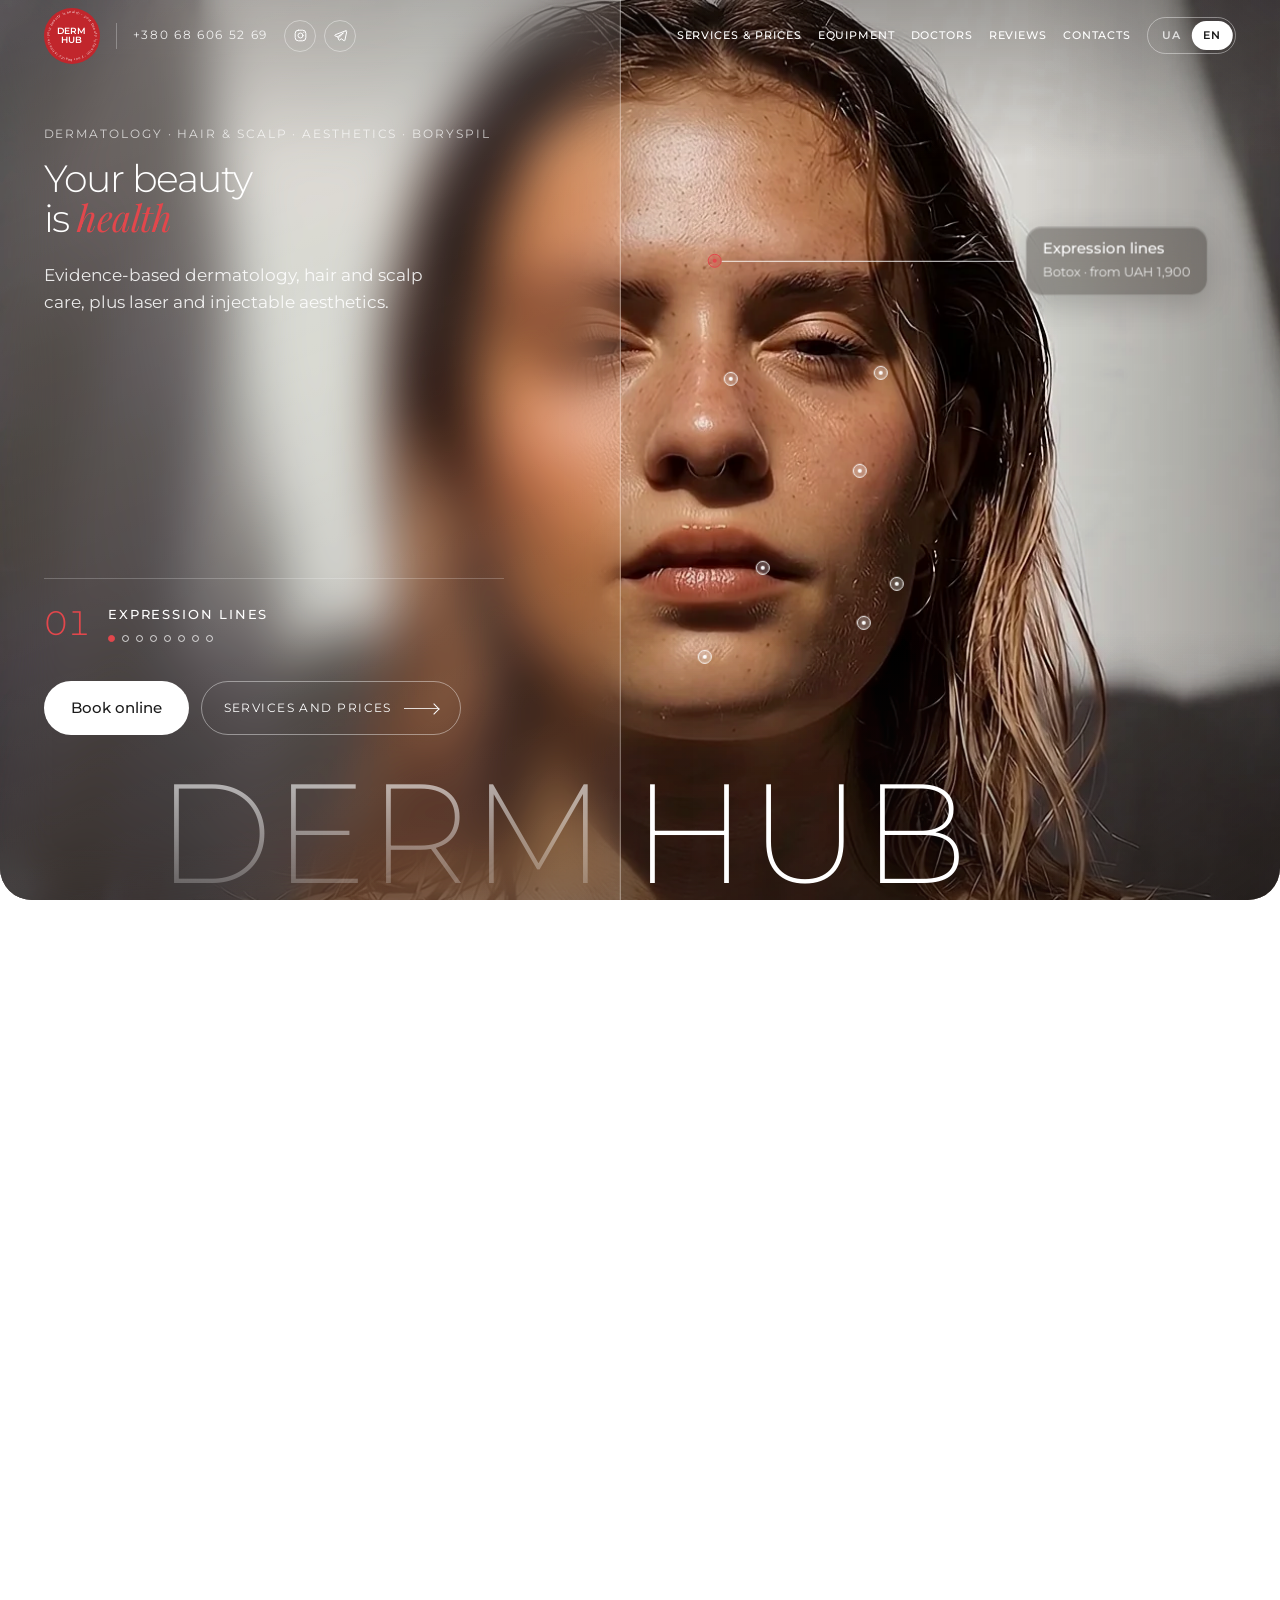
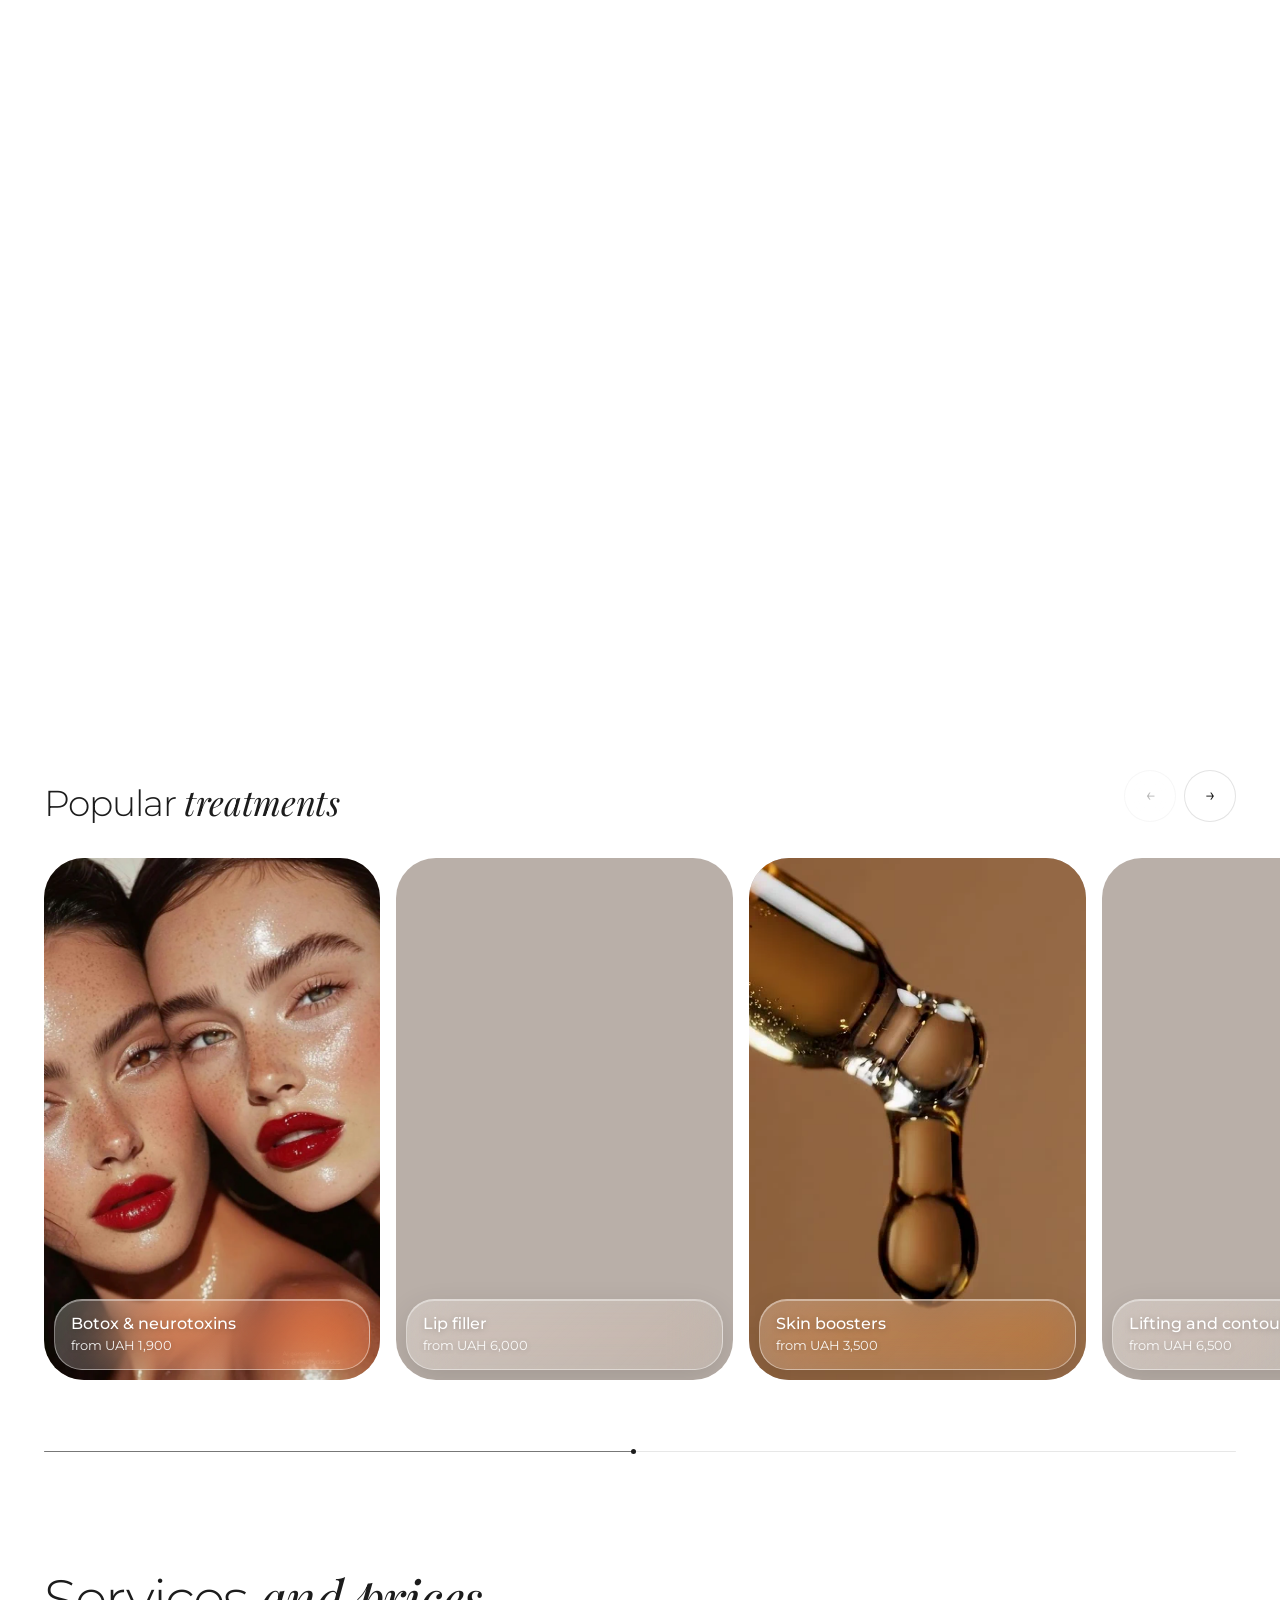
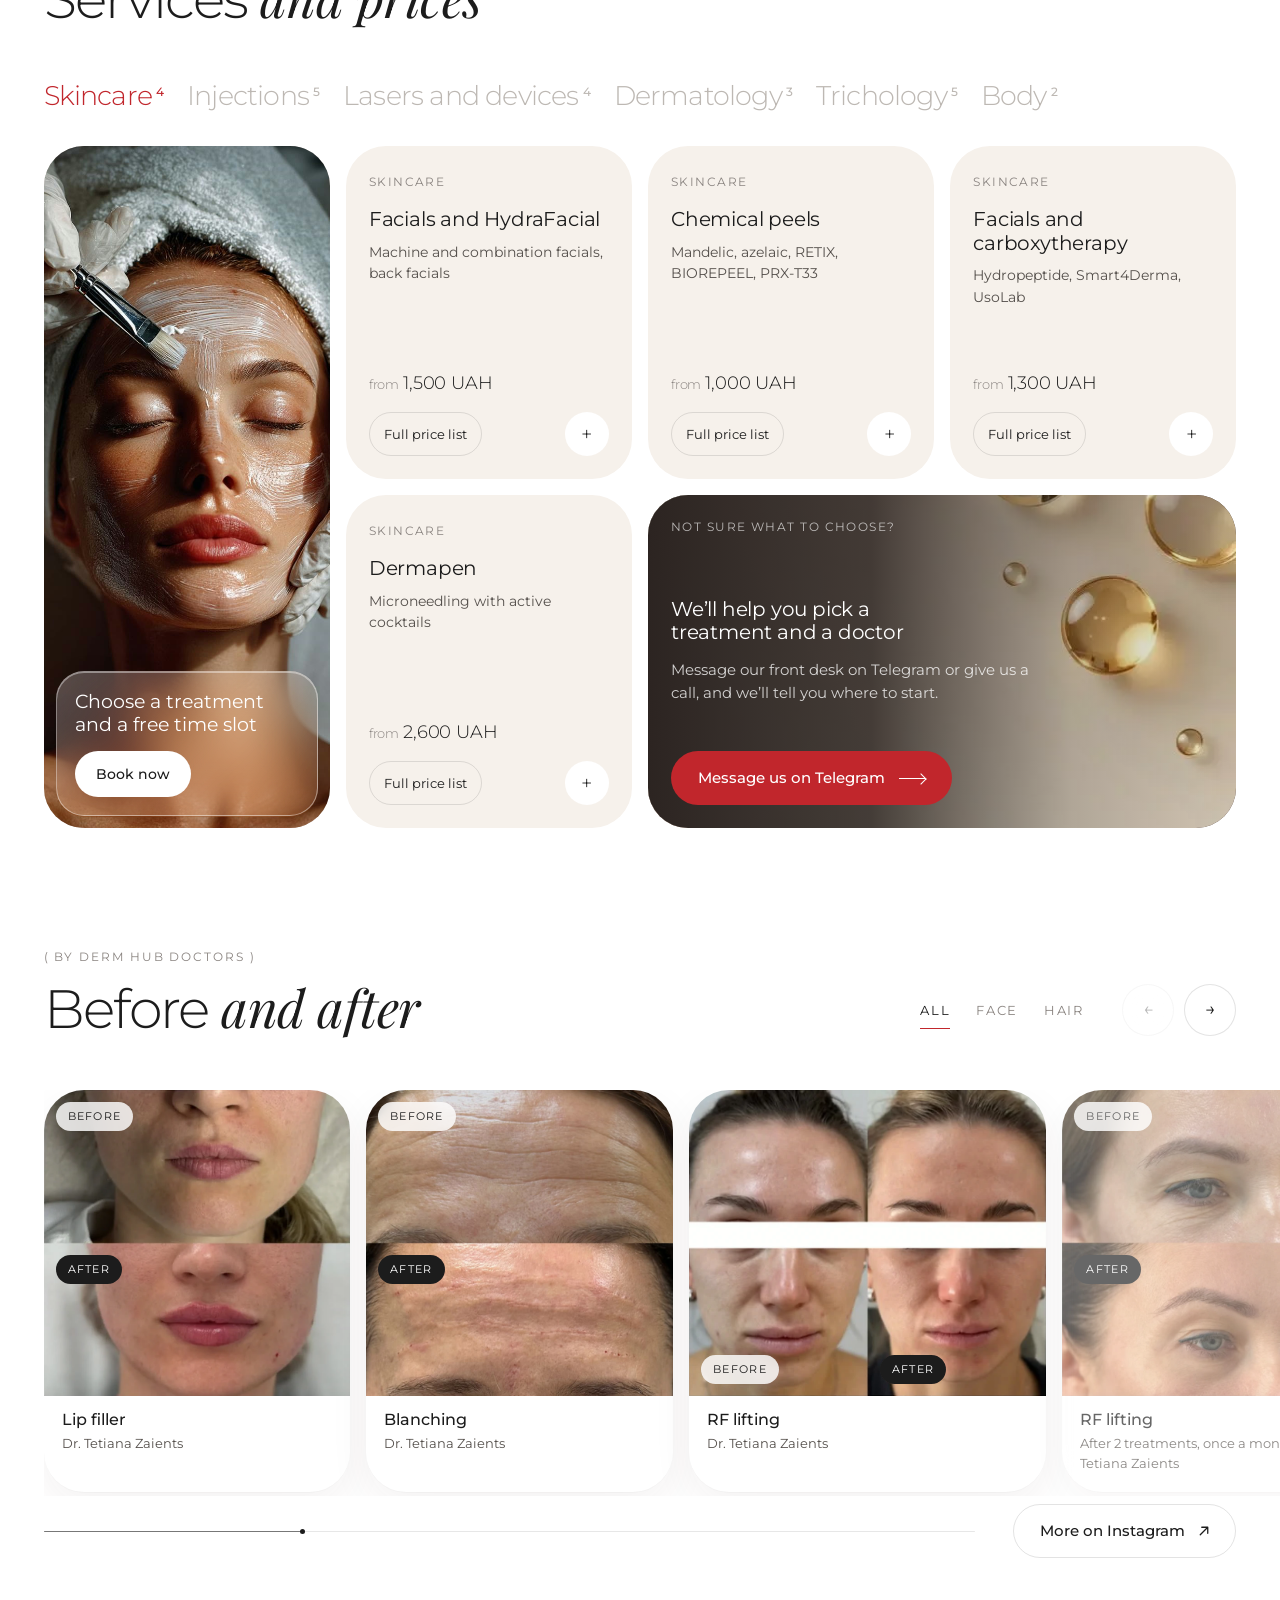
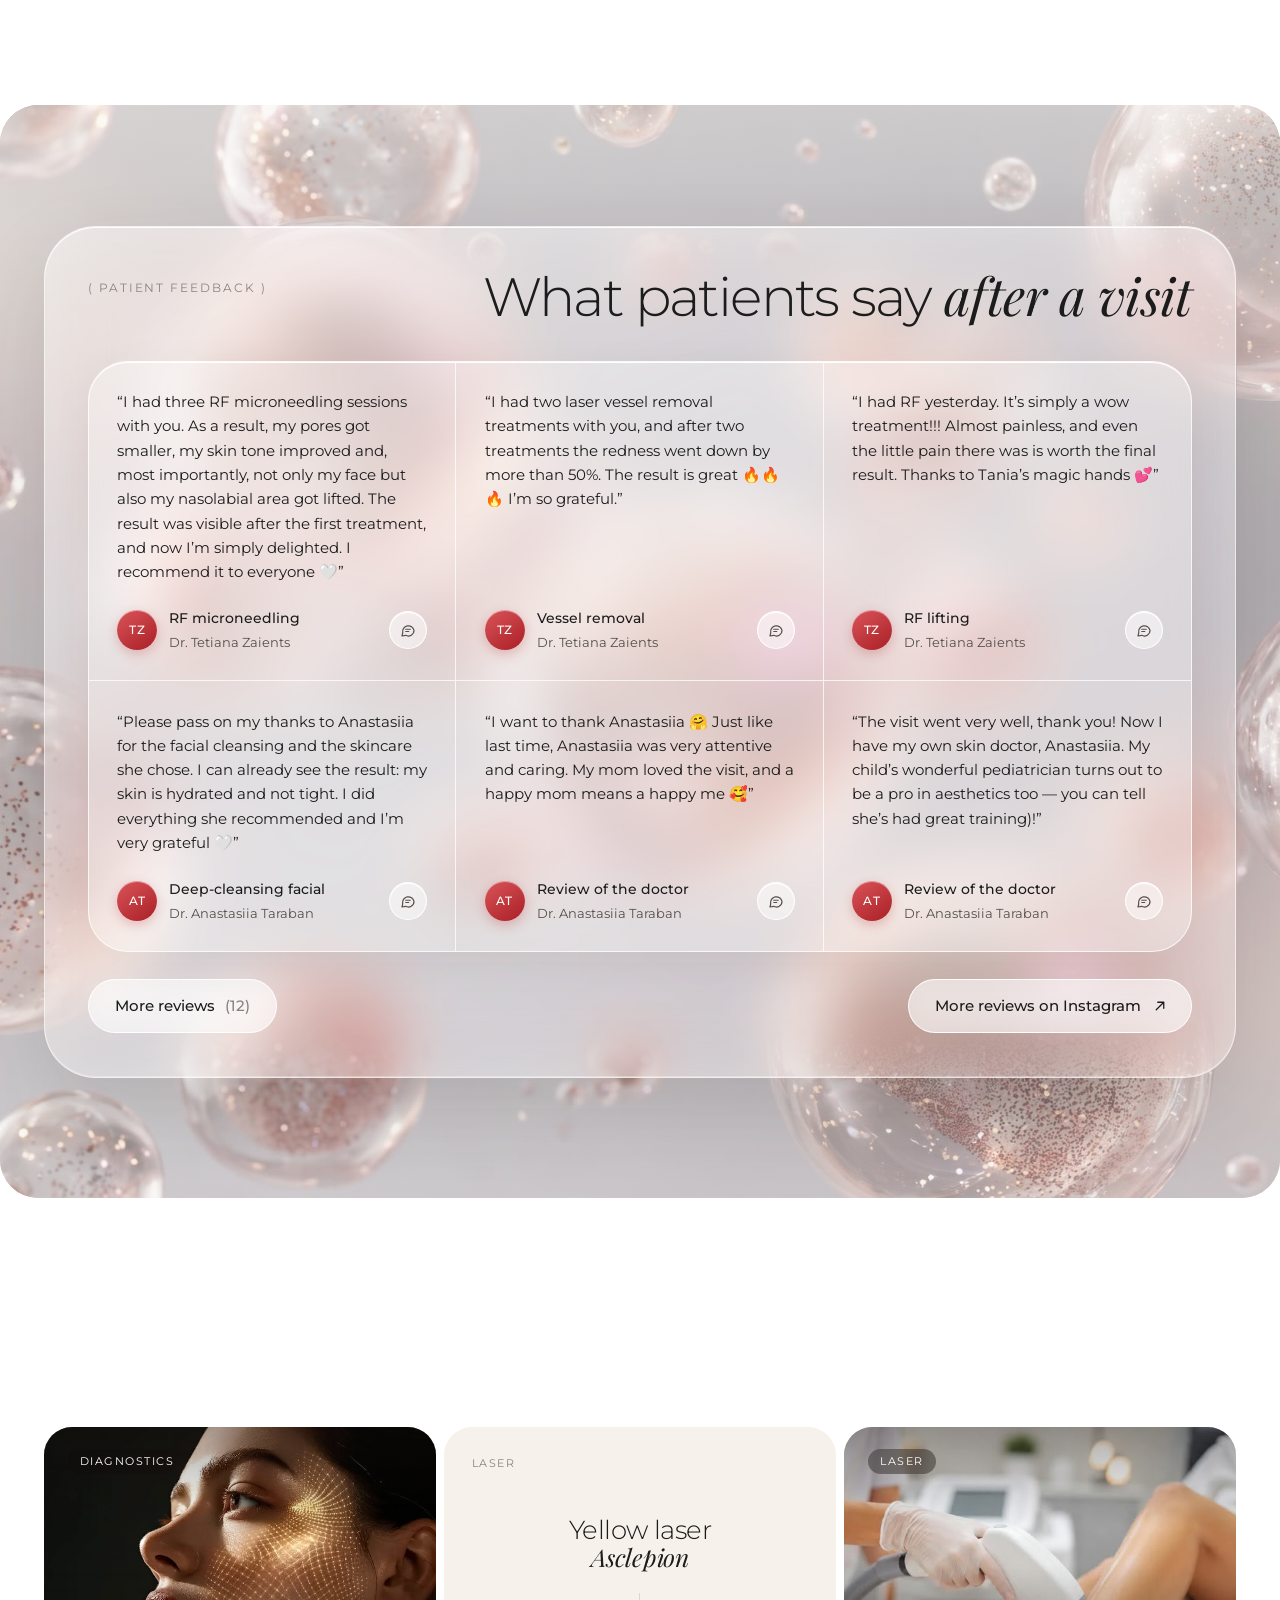
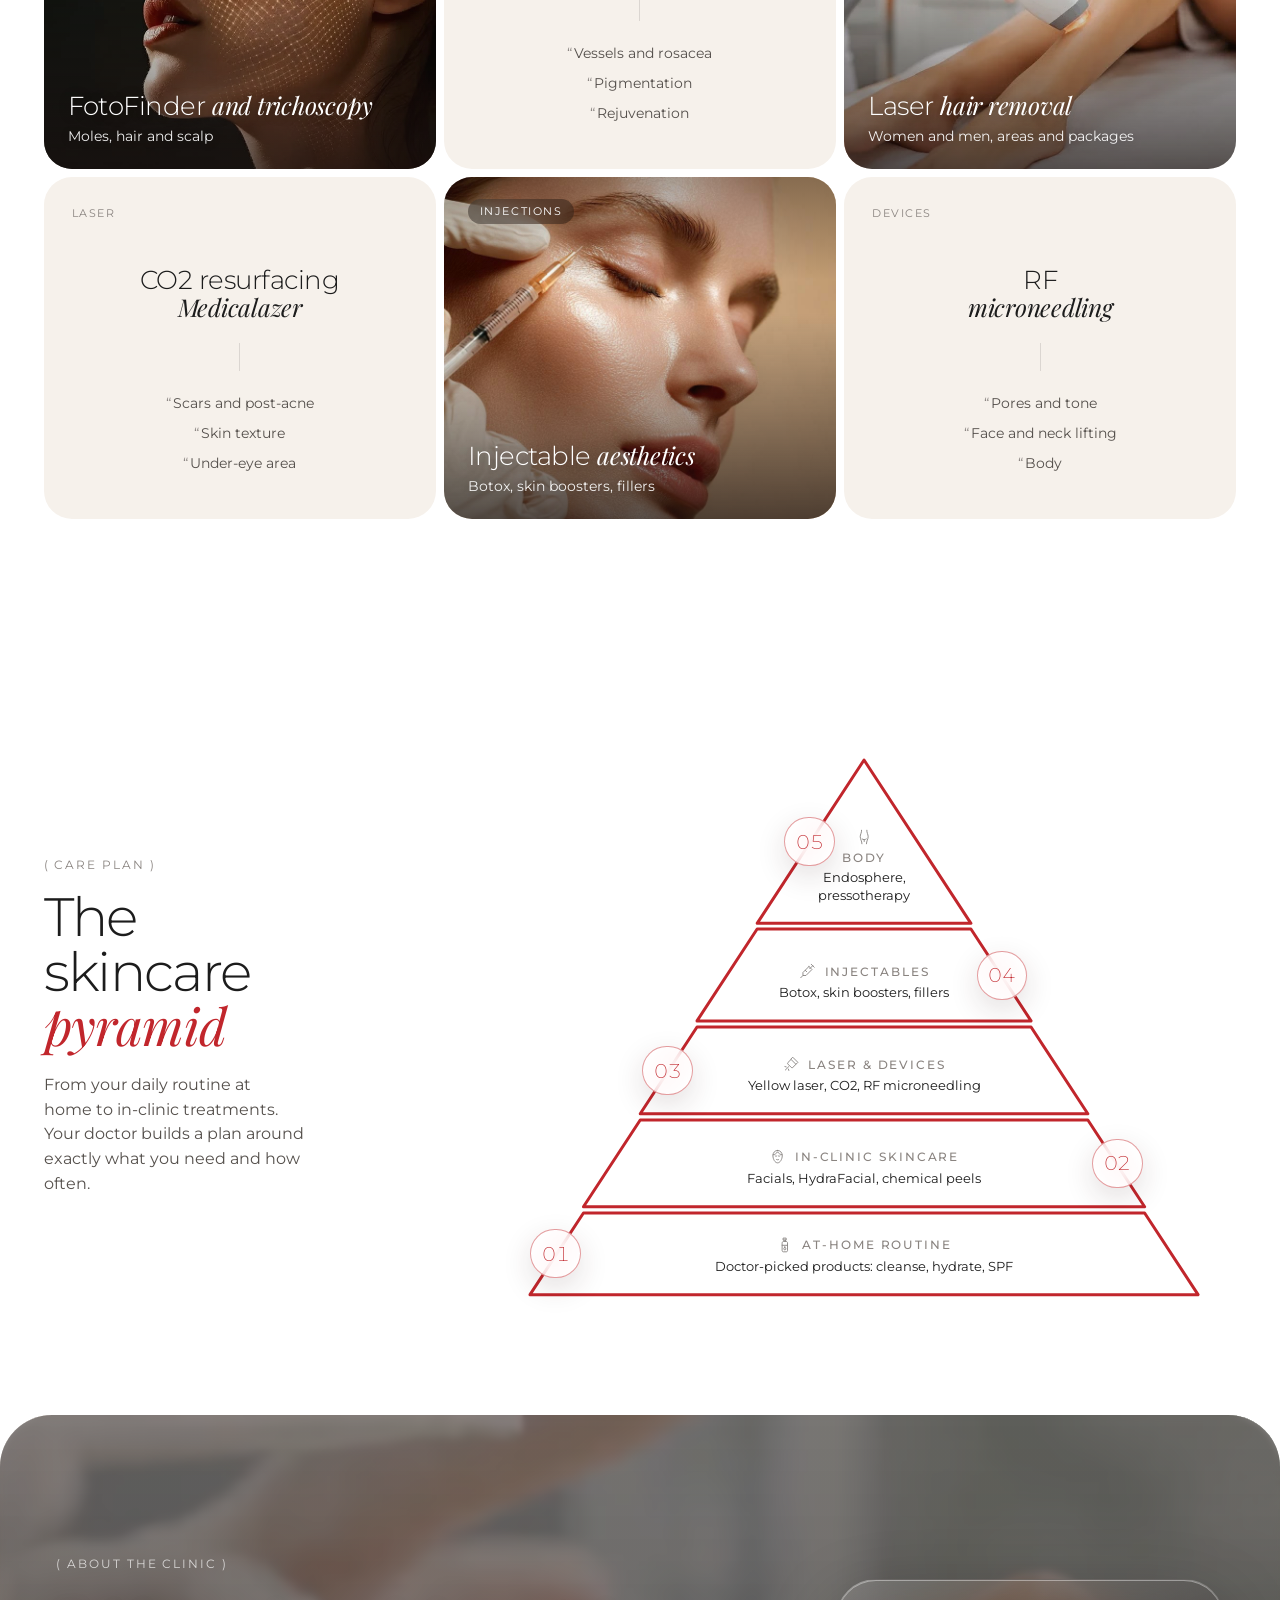
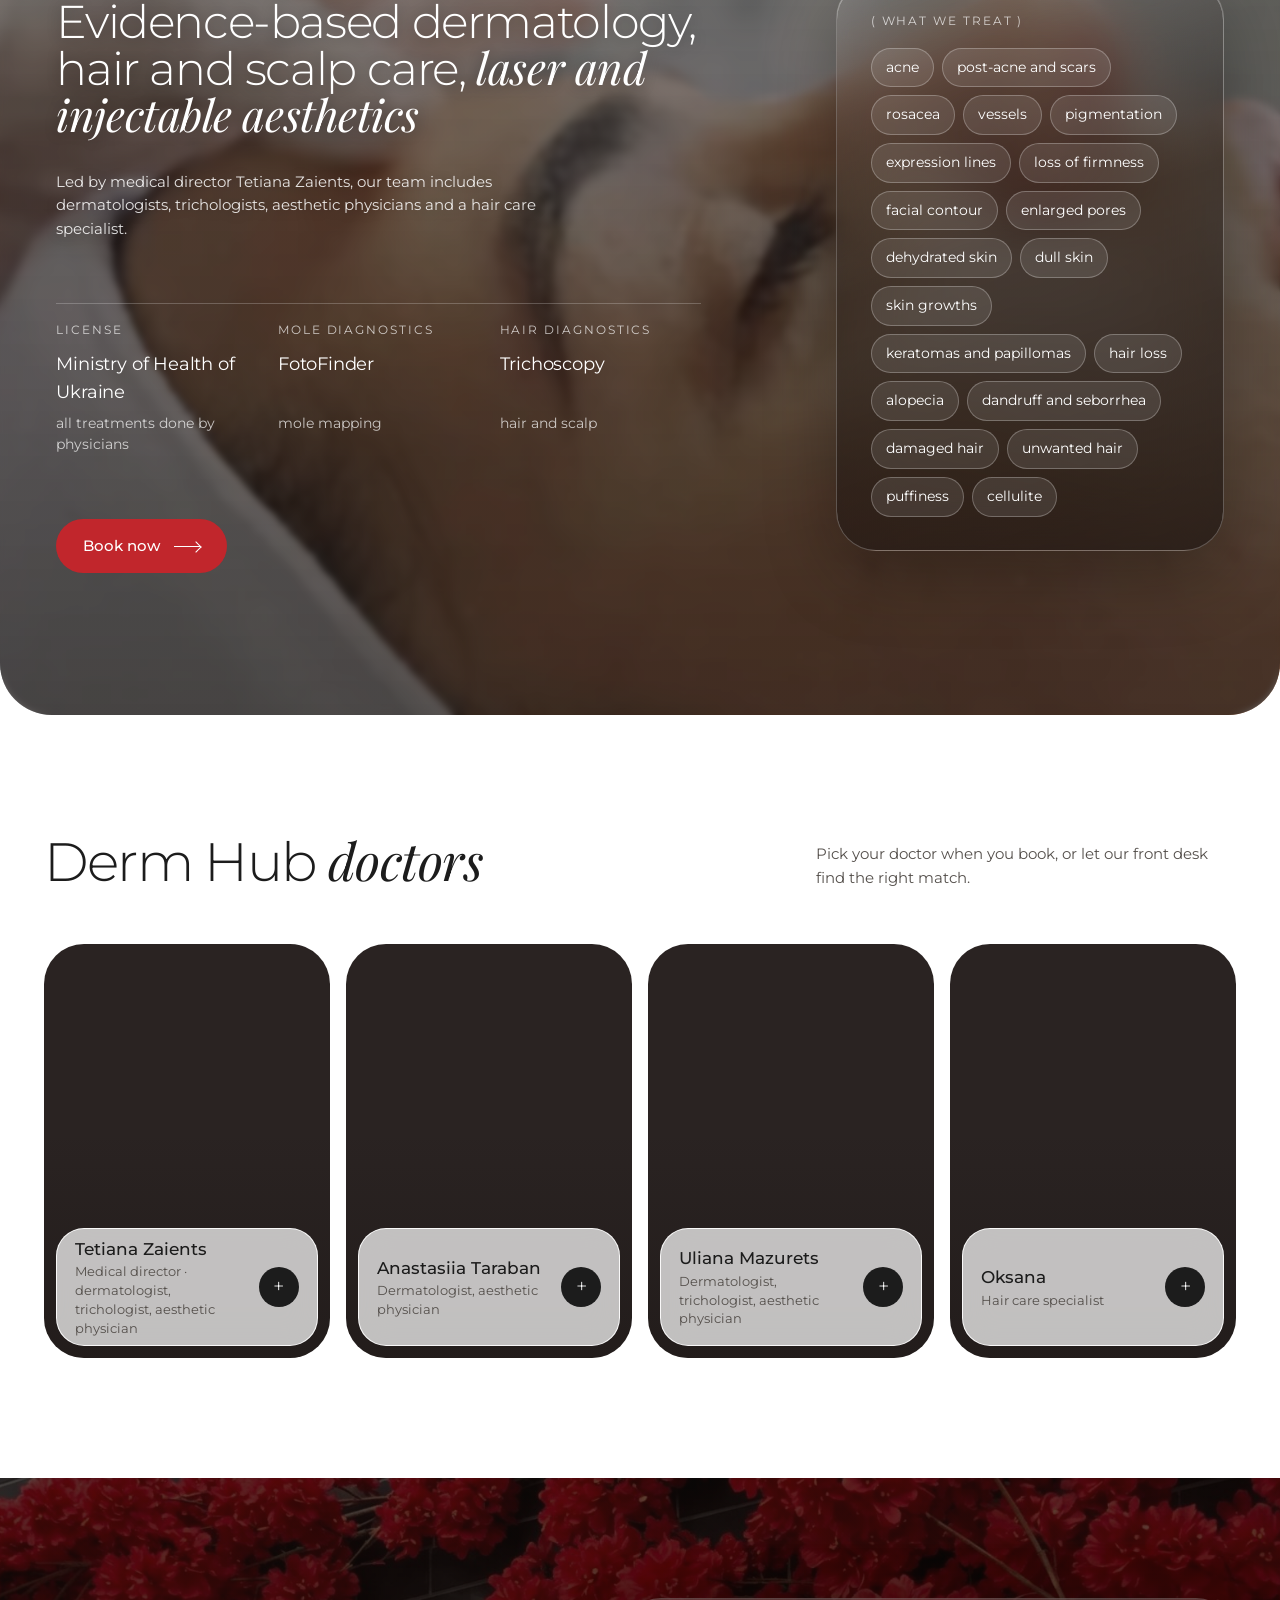
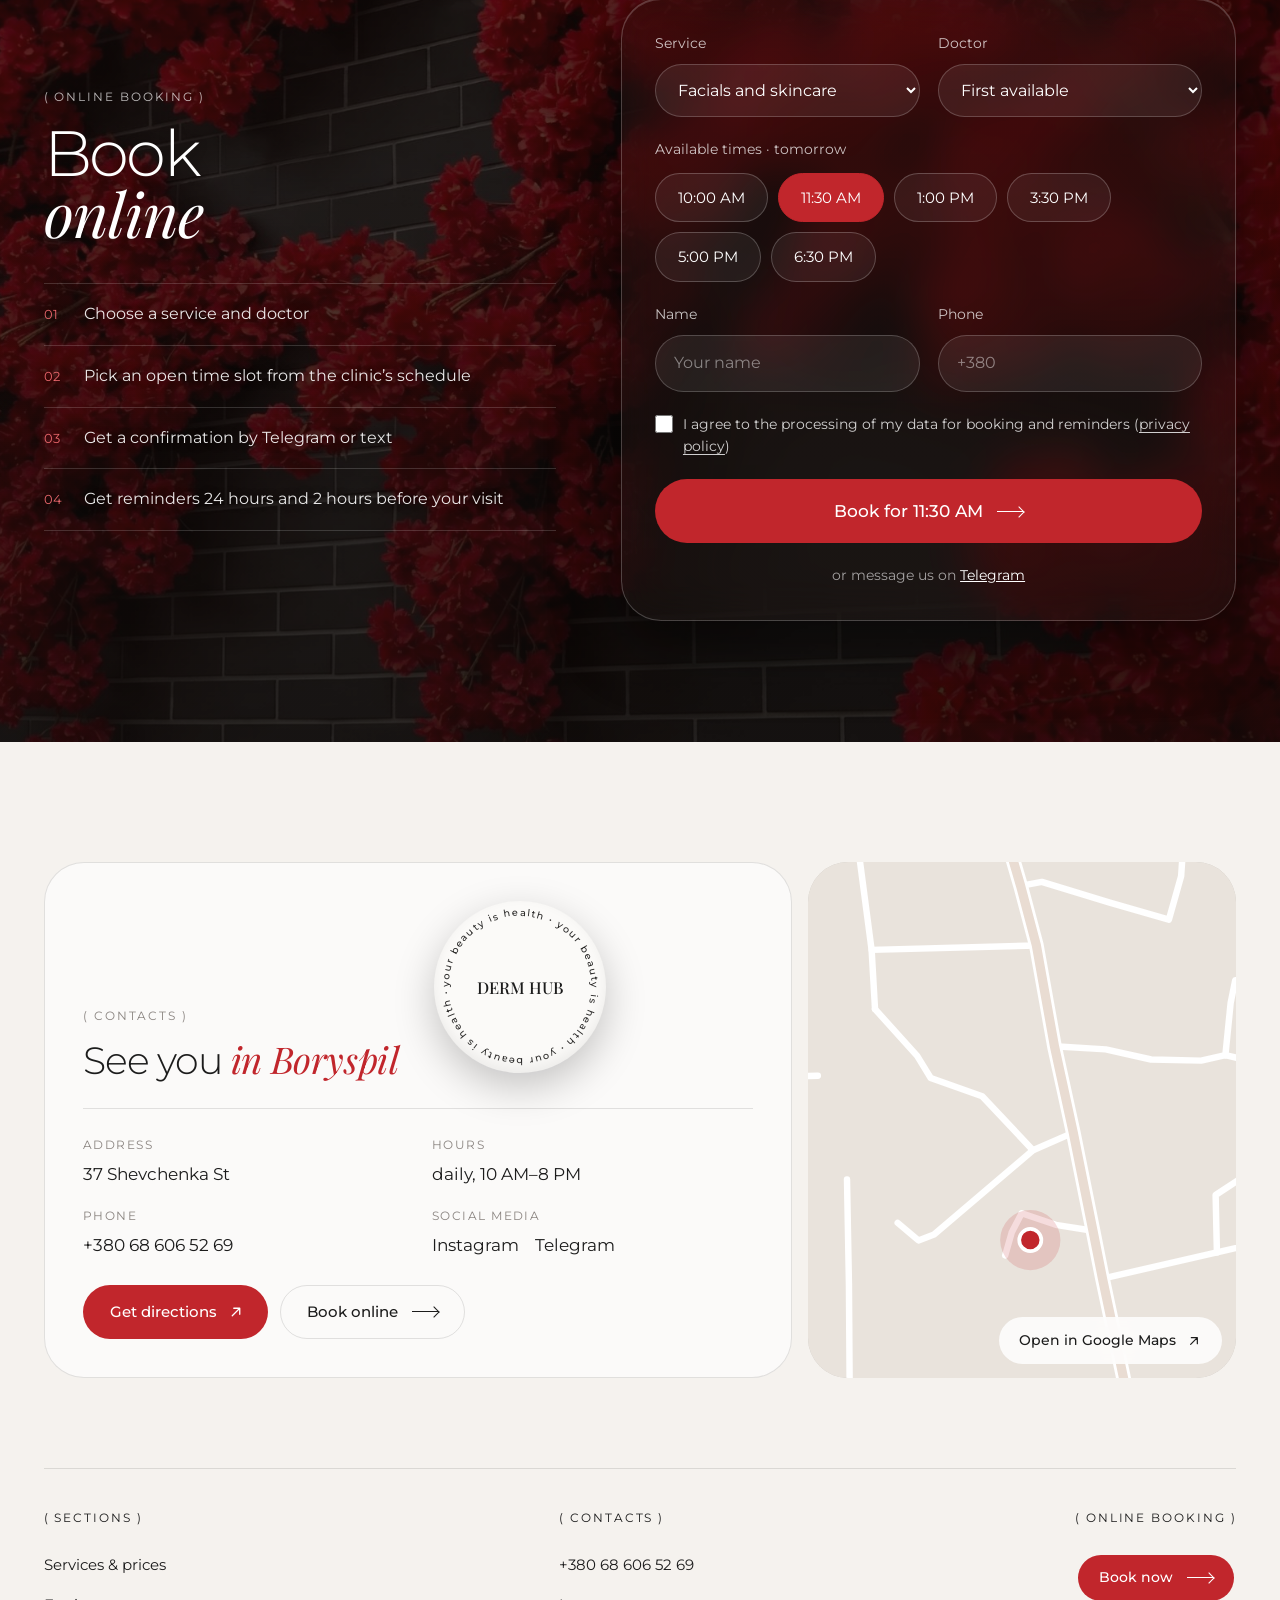
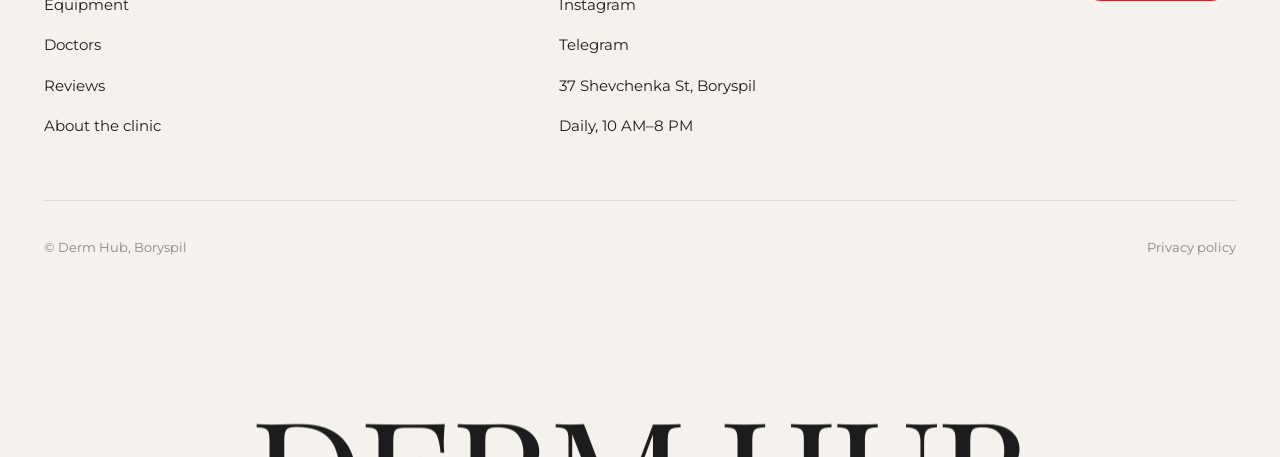
==== commit 1d254817: "Mobile: equal before/after cards, hero tweaks, About heading accent and shade, new treat background " ====
--- a/en.html
+++ b/en.html
@@ -29,8 +29,8 @@
 <link rel="preconnect" href="https://fonts.googleapis.com">
 <link rel="preconnect" href="https://fonts.gstatic.com" crossorigin>
 <link href="https://fonts.googleapis.com/css2?family=Playfair+Display:ital,wght@0,400;0,500;0,600;1,400;1,500&family=Montserrat:wght@200;300;400;500;600&display=swap" rel="stylesheet">
-<link rel="stylesheet" href="css/redesign.css?v=164">
-<link rel="stylesheet" href="css/global.css?v=164">
+<link rel="stylesheet" href="css/redesign.css?v=167">
+<link rel="stylesheet" href="css/global.css?v=167">
 </head>
 <body>
 
@@ -82,7 +82,7 @@
       <div class="hg-body">
         <p class="eyebrow"><span class="eb-d">Dermatology · Hair & Scalp · Aesthetics · Boryspil</span><span class="eb-m">Medical clinic · Boryspil</span></p>
         <h1><span class="h1-d">Your beauty<br>is <span class="it">health</span></span><span class="h1-m">DERM HUB</span></h1>
-        <p class="slogan-m">Your beauty is <span class="it">health</span></p>
+        <p class="slogan-m">Your beauty <span class="nw">is <span class="it">health</span></span></p>
         <p class="lead">Evidence-based dermatology, hair and scalp care, plus laser and injectable aesthetics.</p>
         <div class="hg-zone" aria-hidden="true"><span class="hg-num">01</span><div><b class="hg-name">Expression lines</b><span class="hg-dots"><i class="on"></i><i></i><i></i><i></i><i></i><i></i><i></i><i></i></span></div></div>
         <div class="hero-cta">
@@ -407,7 +407,7 @@
 <a class="to-top" href="#top" aria-label="Back to top"><svg viewBox="0 0 24 24" aria-hidden="true"><path d="M12 19V5M5.5 11.5 12 5l6.5 6.5"/></svg></a>
 
 
-<script src="js/prices-en.js?v=164"></script>
-<script src="js/redesign.js?v=164"></script>
+<script src="js/prices-en.js?v=167"></script>
+<script src="js/redesign.js?v=167"></script>
 </body>
 </html>
--- a/css/global.css
+++ b/css/global.css
@@ -452,13 +452,13 @@
   /* хіро: відео ще більше й правіше (ліве крило носа за краєм), голова під меню; усі тексти — ліворуч від обличчя на склі з розмиттям */
   .hero-frame{height:max(calc(100svh + 54px),654px)}
   .hero-frame>.hero-mob{top:calc(var(--head) + 124px - 144.2vw);left:0;right:auto;bottom:auto;width:176vw;height:313vw;max-width:none;object-fit:cover;object-position:0 0}
-  .hero-shade{background:linear-gradient(90deg,rgba(24,18,16,.66) 0%,rgba(24,18,16,.42) 40%,rgba(24,18,16,.06) 70%,rgba(24,18,16,.06) 100%),linear-gradient(0deg,rgba(24,18,16,.68) 0%,rgba(24,18,16,.35) 26%,rgba(24,18,16,0) 46%),linear-gradient(180deg,rgba(24,18,16,.3) 0,rgba(24,18,16,0) 130px)}
+  .hero-shade{background:linear-gradient(90deg,rgba(24,18,16,.74) 0%,rgba(24,18,16,.5) 40%,rgba(24,18,16,.1) 70%,rgba(24,18,16,.1) 100%),linear-gradient(0deg,rgba(24,18,16,.76) 0%,rgba(24,18,16,.42) 26%,rgba(24,18,16,0) 46%),linear-gradient(180deg,rgba(24,18,16,.3) 0,rgba(24,18,16,0) 130px)}
   /* без плашки: тексти прямо на відео ліворуч від обличчя, кнопки — внизу першого екрана */
   .hero-glass{inset:calc(var(--head) + 40px) 20px 58px 20px;width:auto;padding:0;display:flex;flex-direction:column;justify-content:flex-start;background:none;border:0;border-radius:0;box-shadow:none;-webkit-backdrop-filter:none;backdrop-filter:none}
   .hero-glass .hg-body{display:contents}
   .hero-glass .hg-body>:not(.hero-cta){max-width:60vw;text-shadow:0 1px 18px rgba(20,14,12,.35)}
   .hero-glass .eyebrow{font-size:10px;letter-spacing:.16em;line-height:1.6;white-space:normal;max-width:80vw!important}
-  .hero-glass h1{margin-top:16px;font-size:clamp(36px,11vw,44px);line-height:1;max-width:74vw!important}
+  .hero-glass h1{margin-top:16px;font-size:clamp(42px,13vw,54px);line-height:1;max-width:74vw!important}
   .hero-glass .lead{margin-top:16px;font-size:17px;line-height:1.42;max-width:74vw!important}
   .hero-glass .hero-cta{margin-top:auto;gap:10px}
   .hero-glass .hero-cta .btn{padding:16px 12px;font-size:15px}
@@ -524,14 +524,15 @@
   .pyr-legend span{font-size:14px;line-height:1.4;color:var(--ink2)}
   .pyr-legend em{font-style:normal;font-size:10.5px;font-weight:600;letter-spacing:.1em;text-transform:uppercase;color:var(--red)}
   /* «Про клініку»: відео — смугою 16:9 зверху, текст на склі під ним */
-  .ab-stage{background:#2b2523;padding-top:calc(100vw - 180px)}
-  .ab-lead{margin-top:20px}
+  .ab-stage{background:#2b2523;padding-top:calc(100vw - 210px)}
+  .ab-lead{margin-top:34px}
+  .ab-main h2 .it{color:var(--red)}
   .res-foot{margin-top:30px}
   .ab-video{inset:0 auto auto 0;width:100%;height:auto;aspect-ratio:1/1;object-fit:cover;clip-path:none;border-radius:var(--r-m) var(--r-m) 0 0;object-position:50% 50%}
-  .ab-stage::before{-webkit-backdrop-filter:none;backdrop-filter:none;background:linear-gradient(180deg,rgba(43,37,35,0) 0,rgba(43,37,35,0) 45vw,rgba(43,37,35,.35) 68vw,rgba(43,37,35,.8) 88vw,#2b2523 100vw)}
+  .ab-stage::before{-webkit-backdrop-filter:blur(6px);backdrop-filter:blur(6px);-webkit-mask-image:linear-gradient(180deg,transparent 28vw,#000 62vw);mask-image:linear-gradient(180deg,transparent 28vw,#000 62vw);background:linear-gradient(180deg,rgba(43,37,35,0) 0,rgba(43,37,35,0) 28vw,rgba(43,37,35,.5) 55vw,rgba(43,37,35,.85) 80vw,#2b2523 100vw)}
   .ab-treat{isolation:isolate;overflow:hidden}
-  .ab-treat::before{content:"";position:absolute;inset:-30px;z-index:-2;background:url(../img/about-poster.jpg?v=2) 30% 50%/cover;filter:blur(16px) saturate(115%)}
-  .ab-treat::after{content:"";position:absolute;inset:0;z-index:-1;background:linear-gradient(160deg,rgba(40,30,27,.42),rgba(30,22,20,.62))}
+  .ab-treat::before{content:"";position:absolute;inset:-30px;z-index:-2;background:url(../img/bg-cells.jpg) 50% 50%/cover;filter:blur(5px) saturate(110%)}
+  .ab-treat::after{content:"";position:absolute;inset:0;z-index:-1;background:linear-gradient(160deg,rgba(36,20,20,.52),rgba(26,16,16,.7))}
   .ab-facts{row-gap:36px}
   /* лікарі — відступ зліва при свайпі */
   .team{scroll-padding-inline:var(--pad)}
@@ -596,5 +597,8 @@
   .rvx-bar{display:block;margin-top:calc(var(--space-track) - 5px)}
   .rvx-bar + .rvx-foot{margin-top:22px}
   /* до/після: підпис без запасу на другий рядок лікаря — без зайвої порожнечі під карткою */
-  .ba-sec .case-cap{min-height:0}
-}
+  .ba-sec .case-cap{min-height:0;flex:1}
+  .ba-sec .res-row{align-items:stretch}
+  .ba-sec .res-row .case{display:flex;flex-direction:column}
+}
+@media (max-width:640px){.hero-glass .slogan-m .nw{white-space:nowrap}}
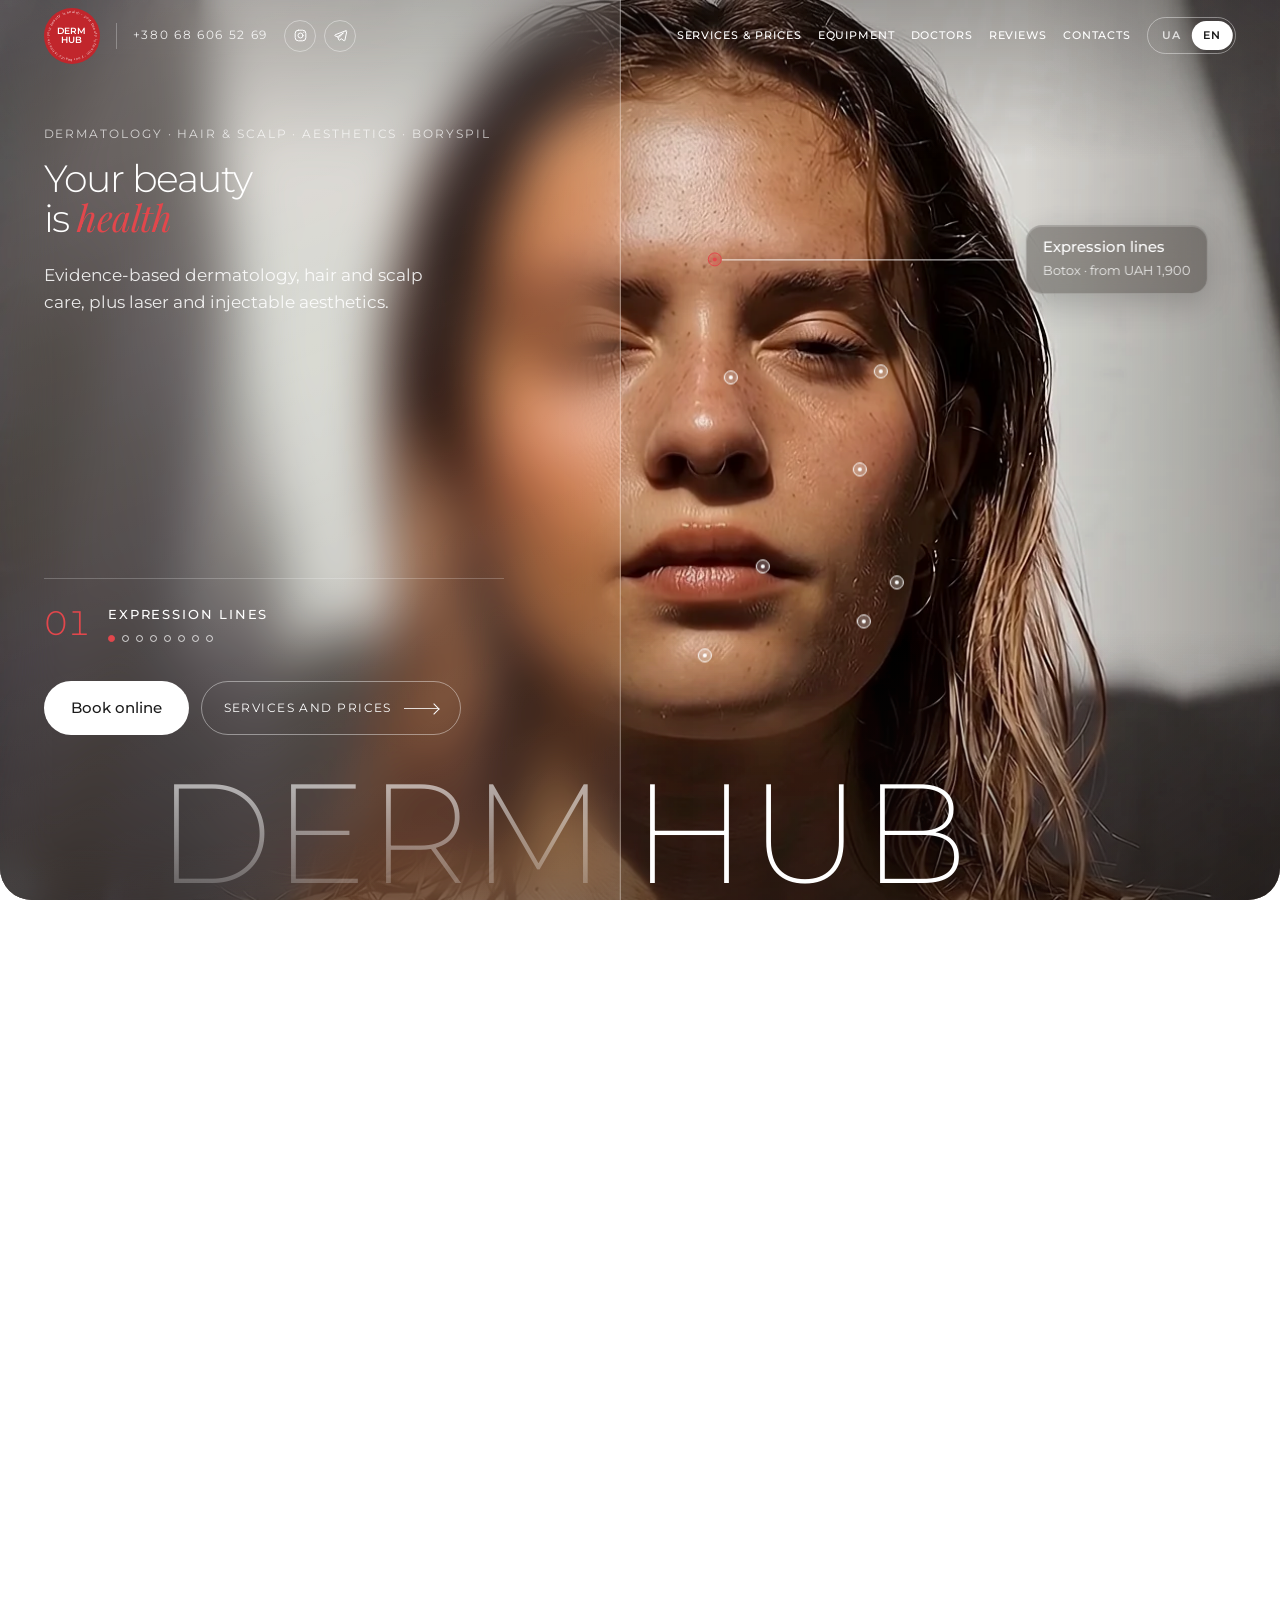
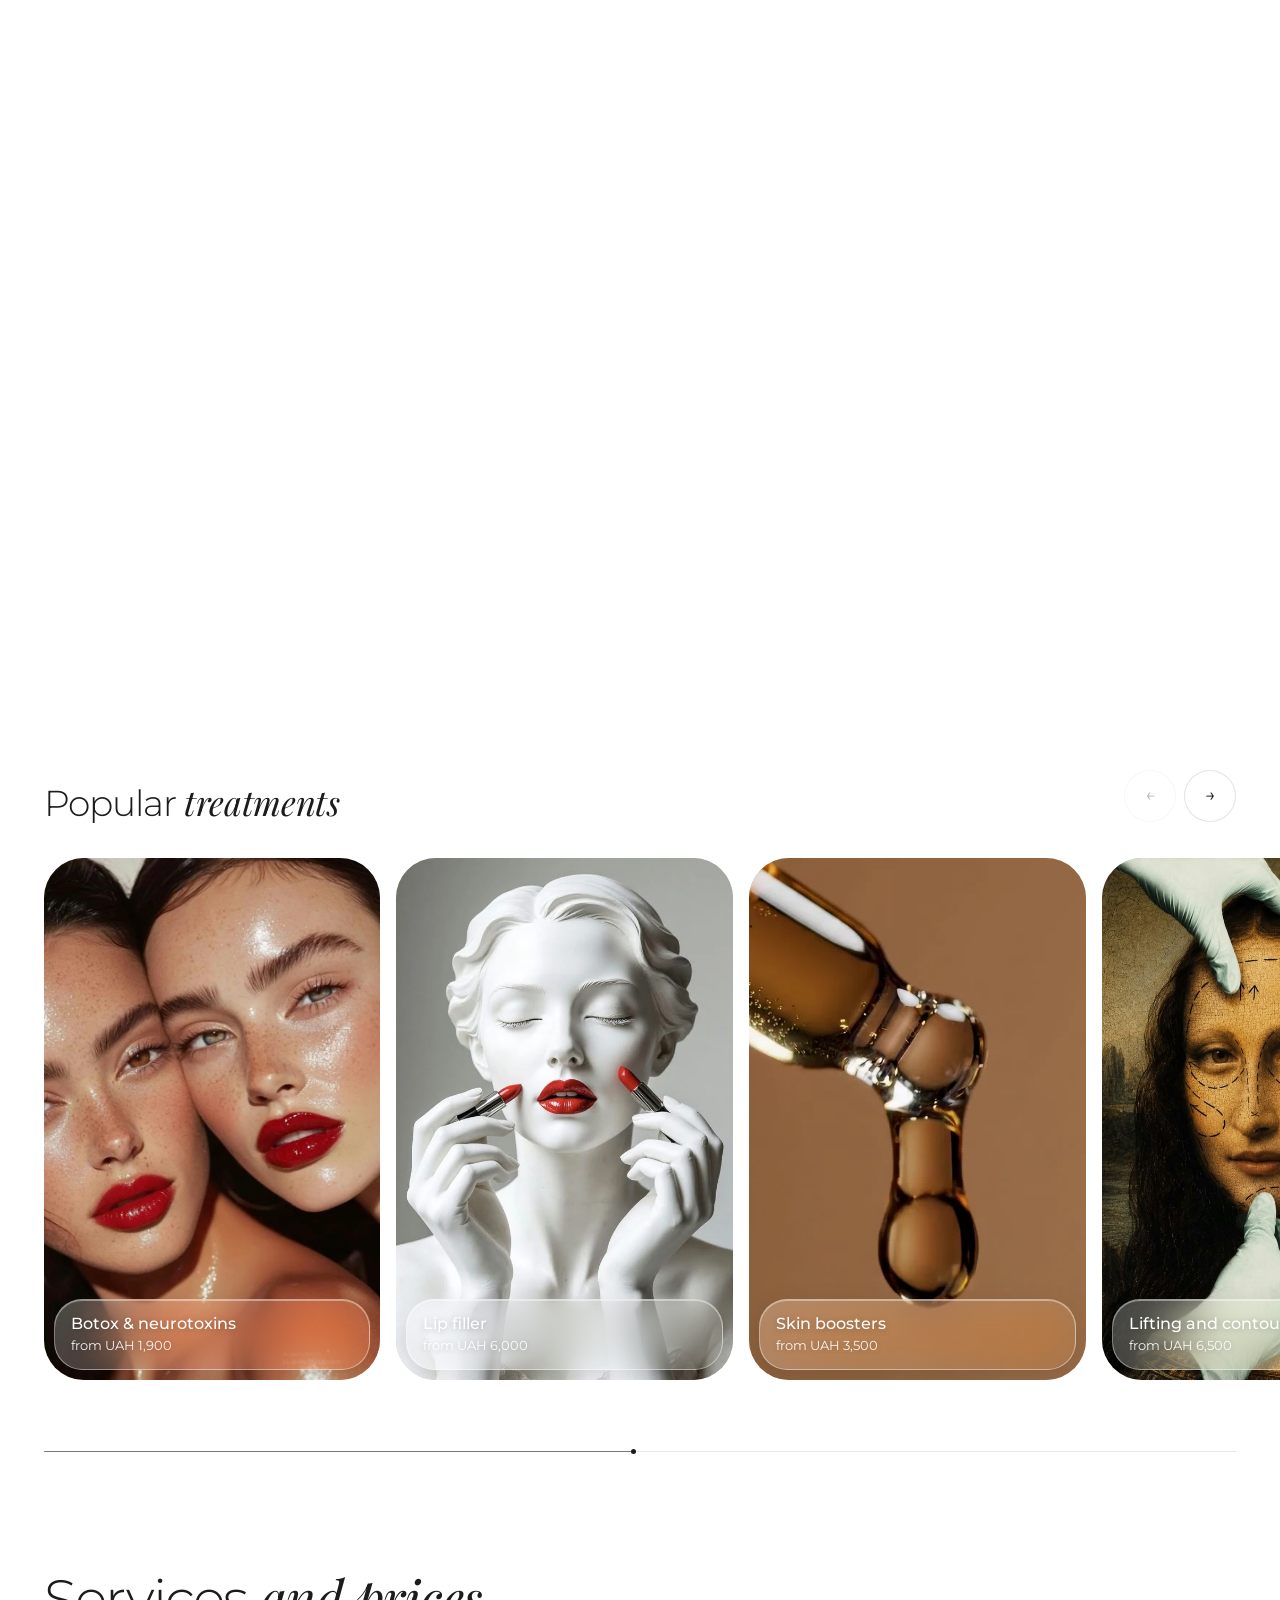
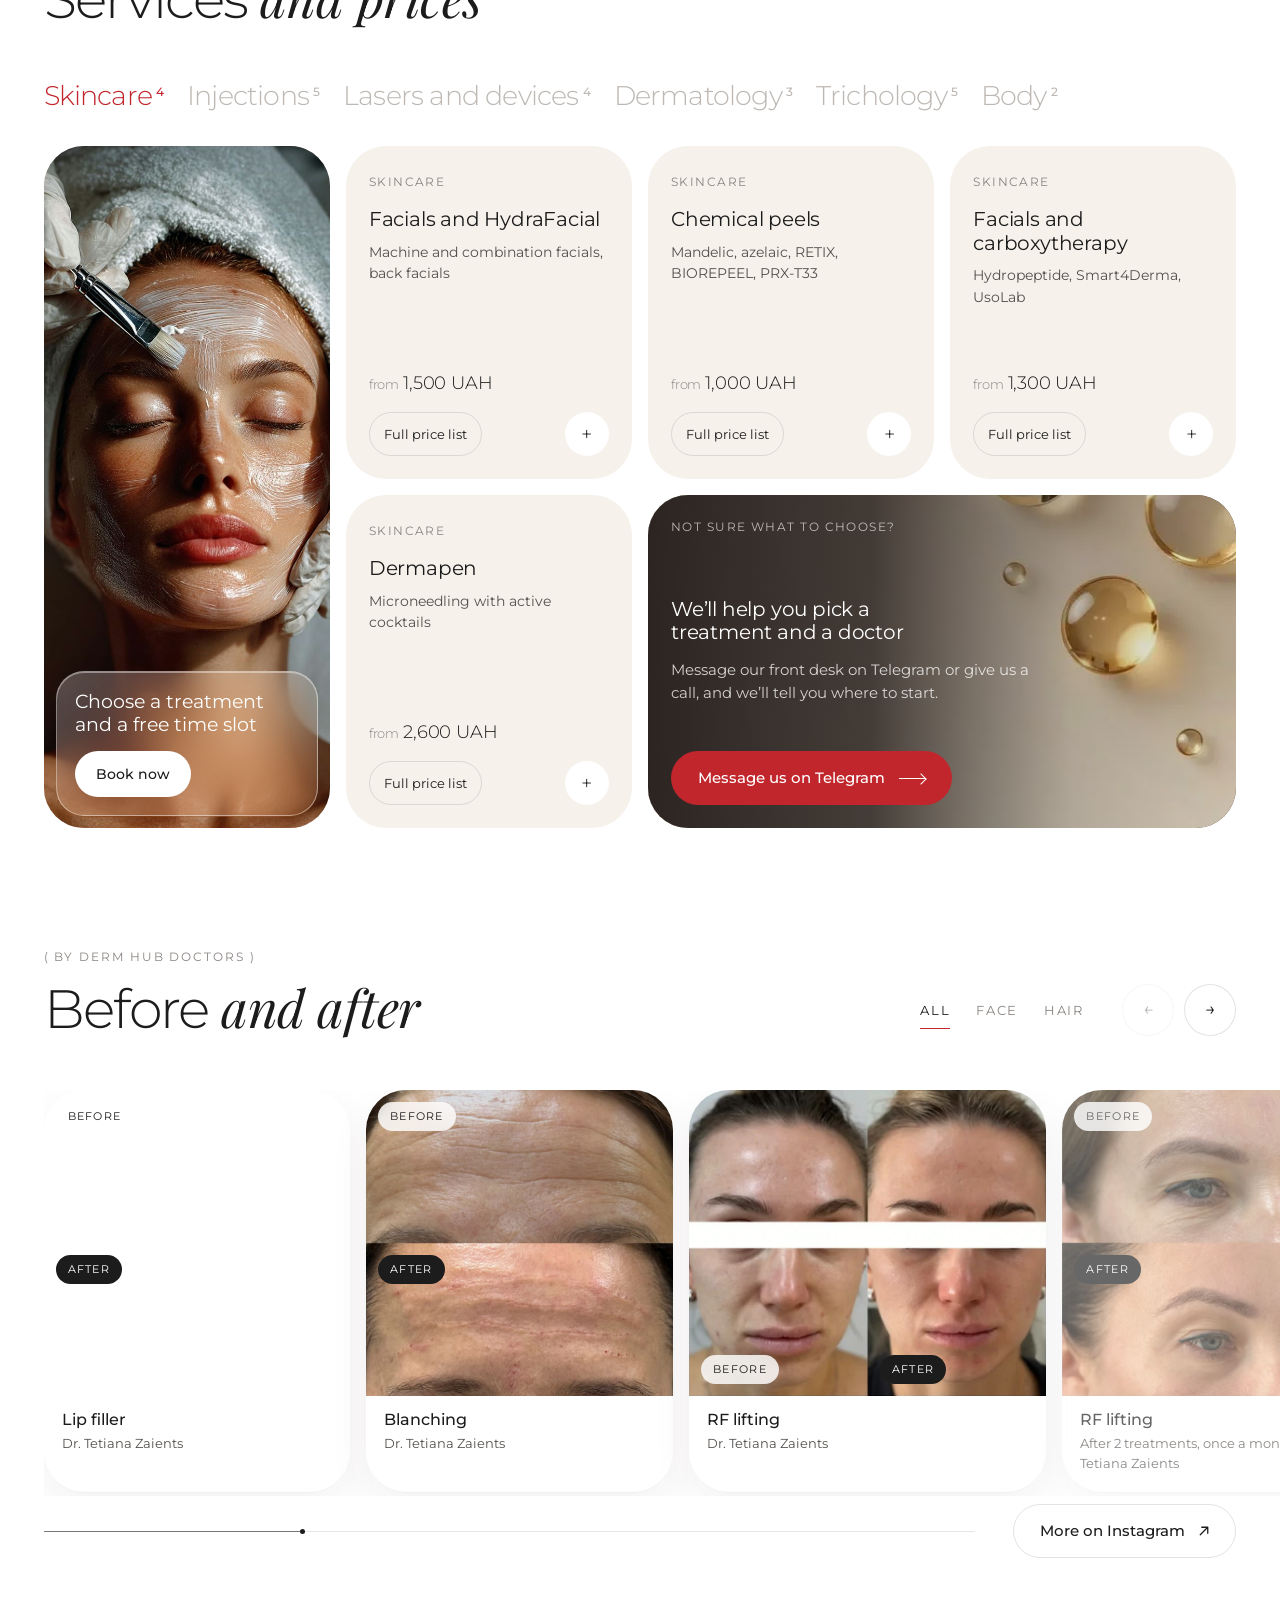
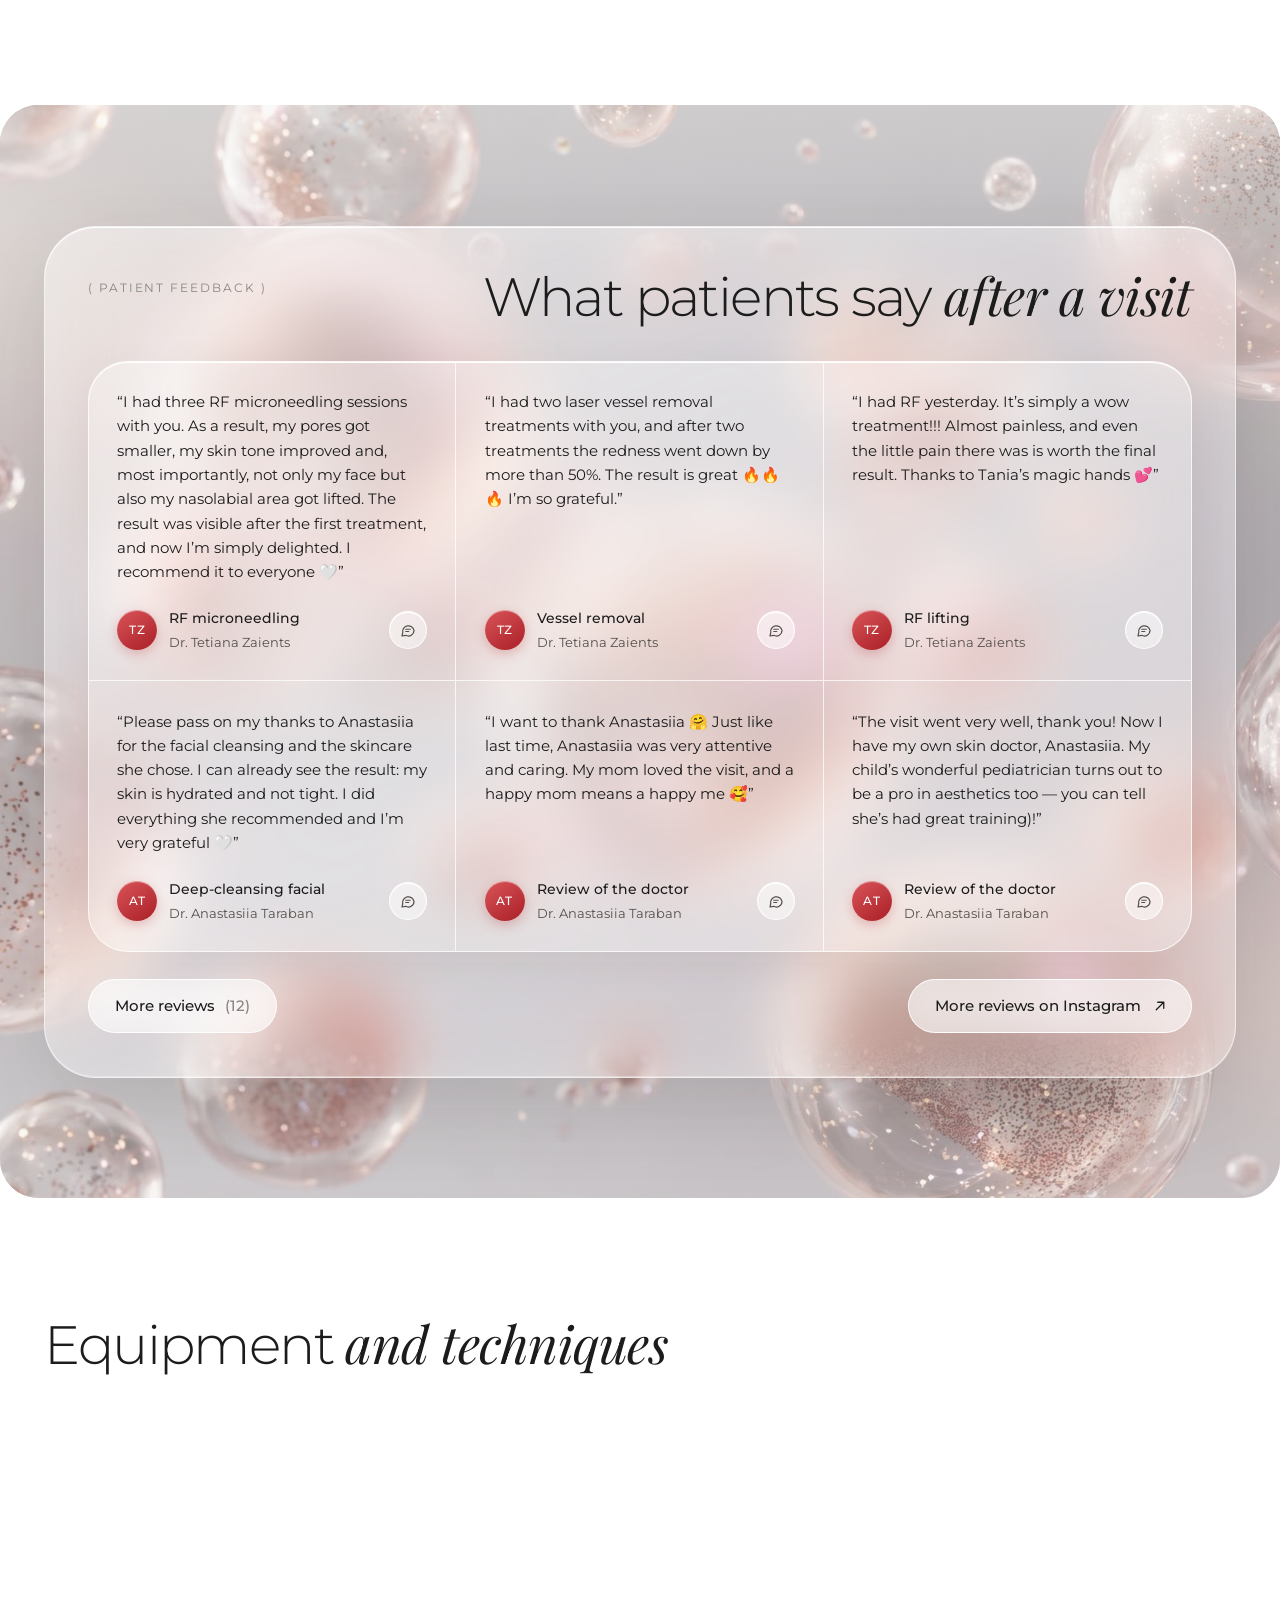
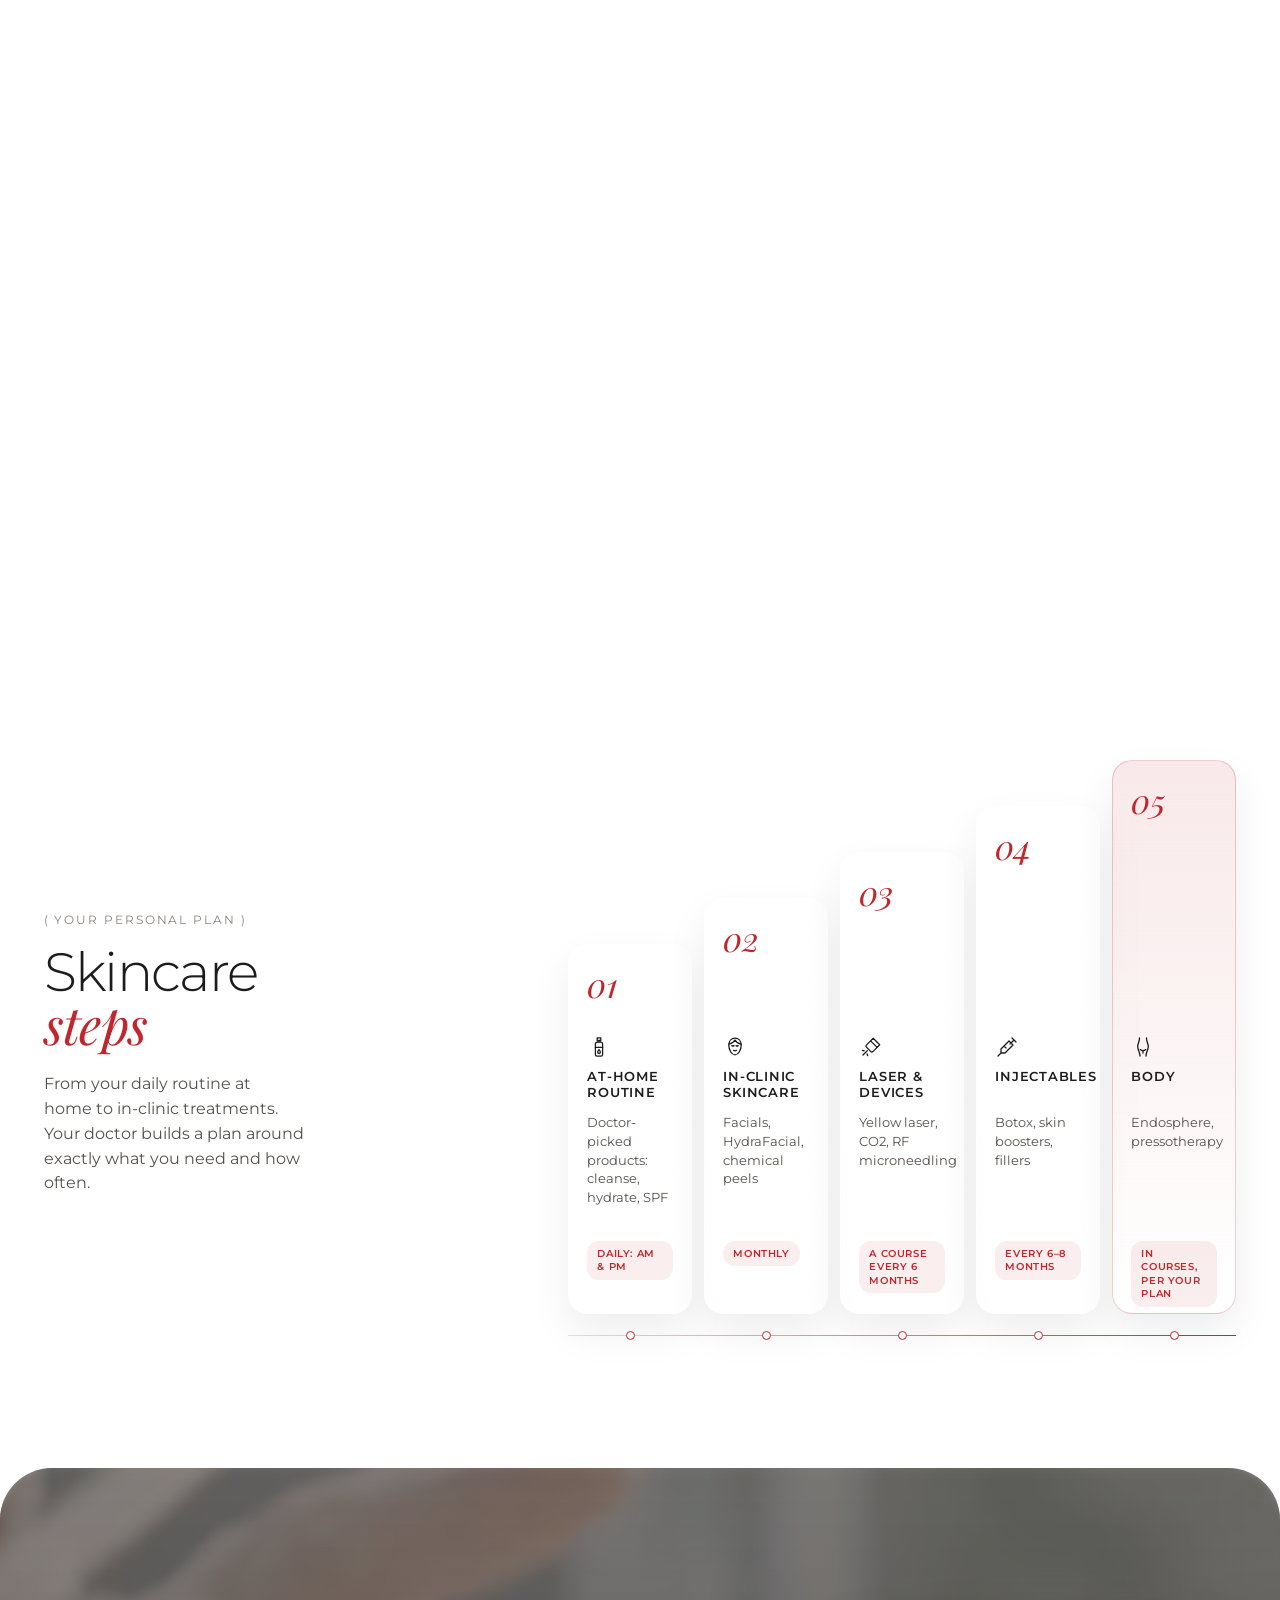
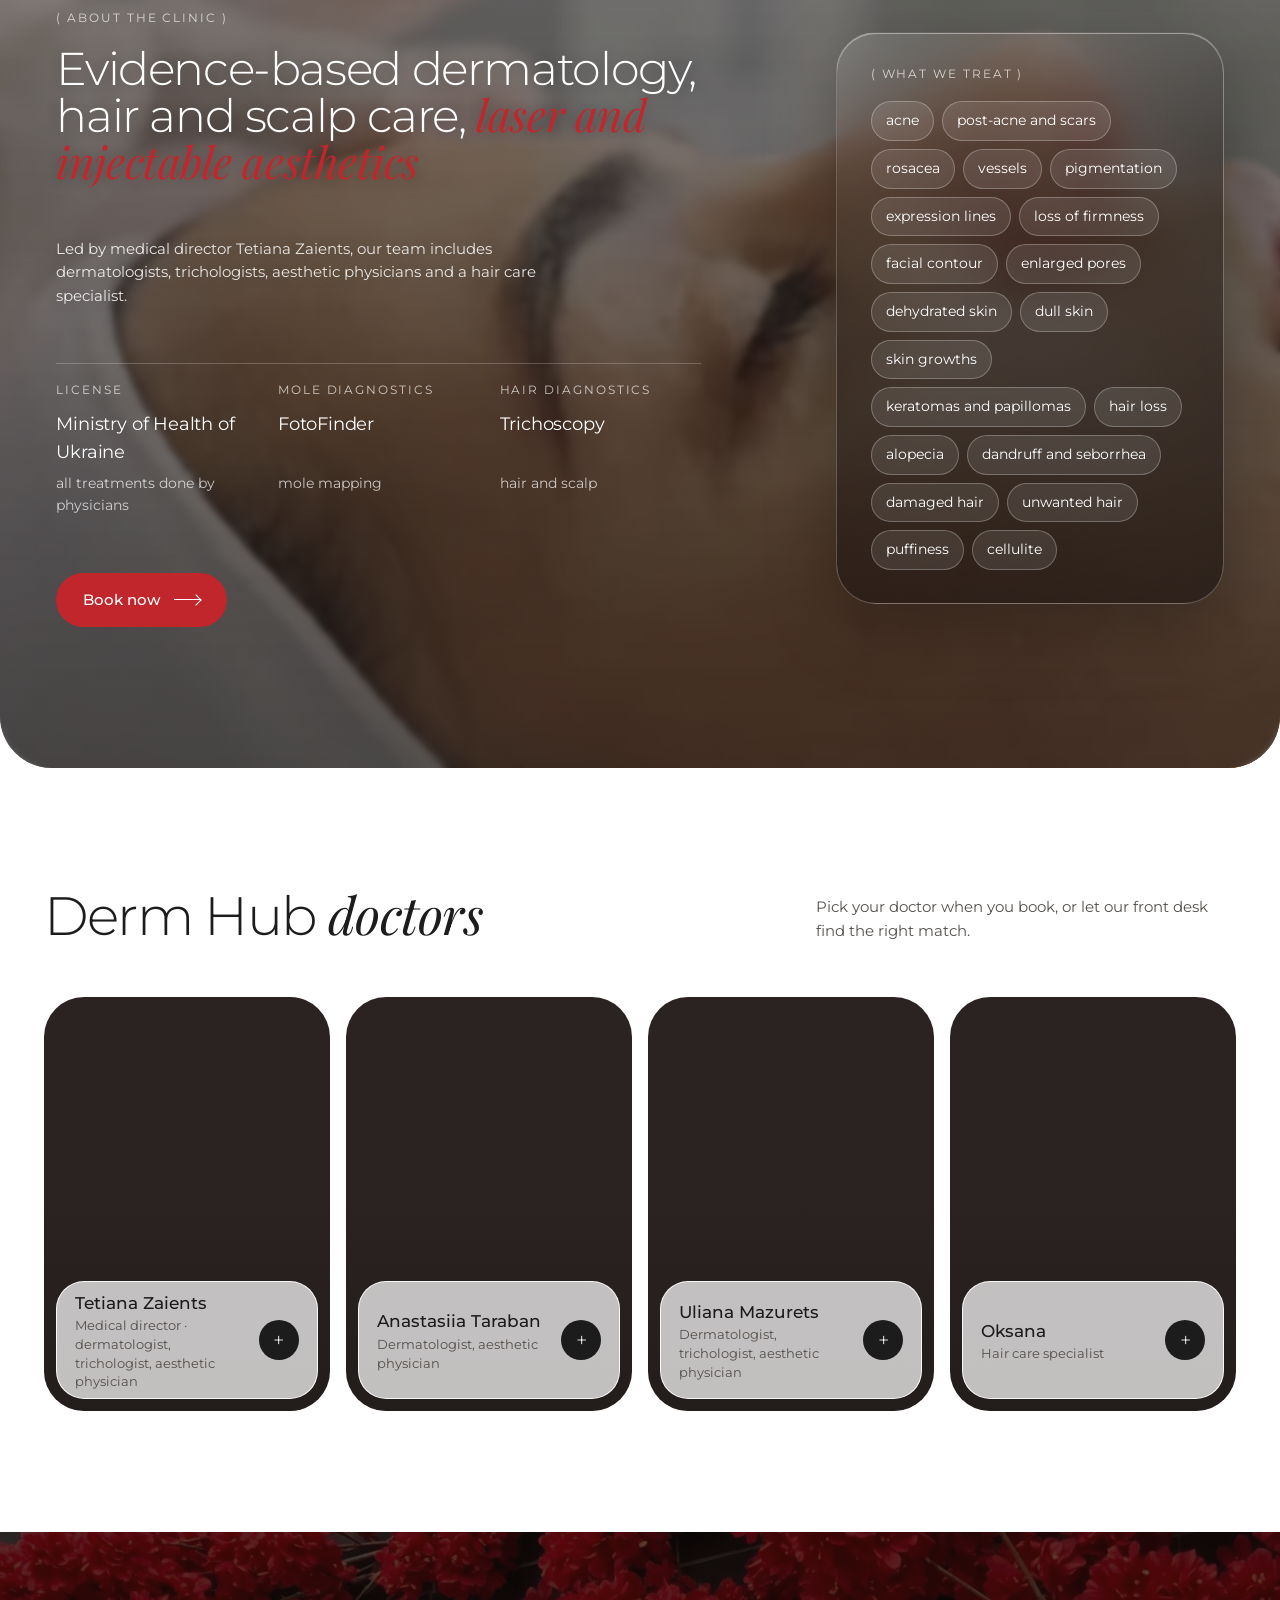
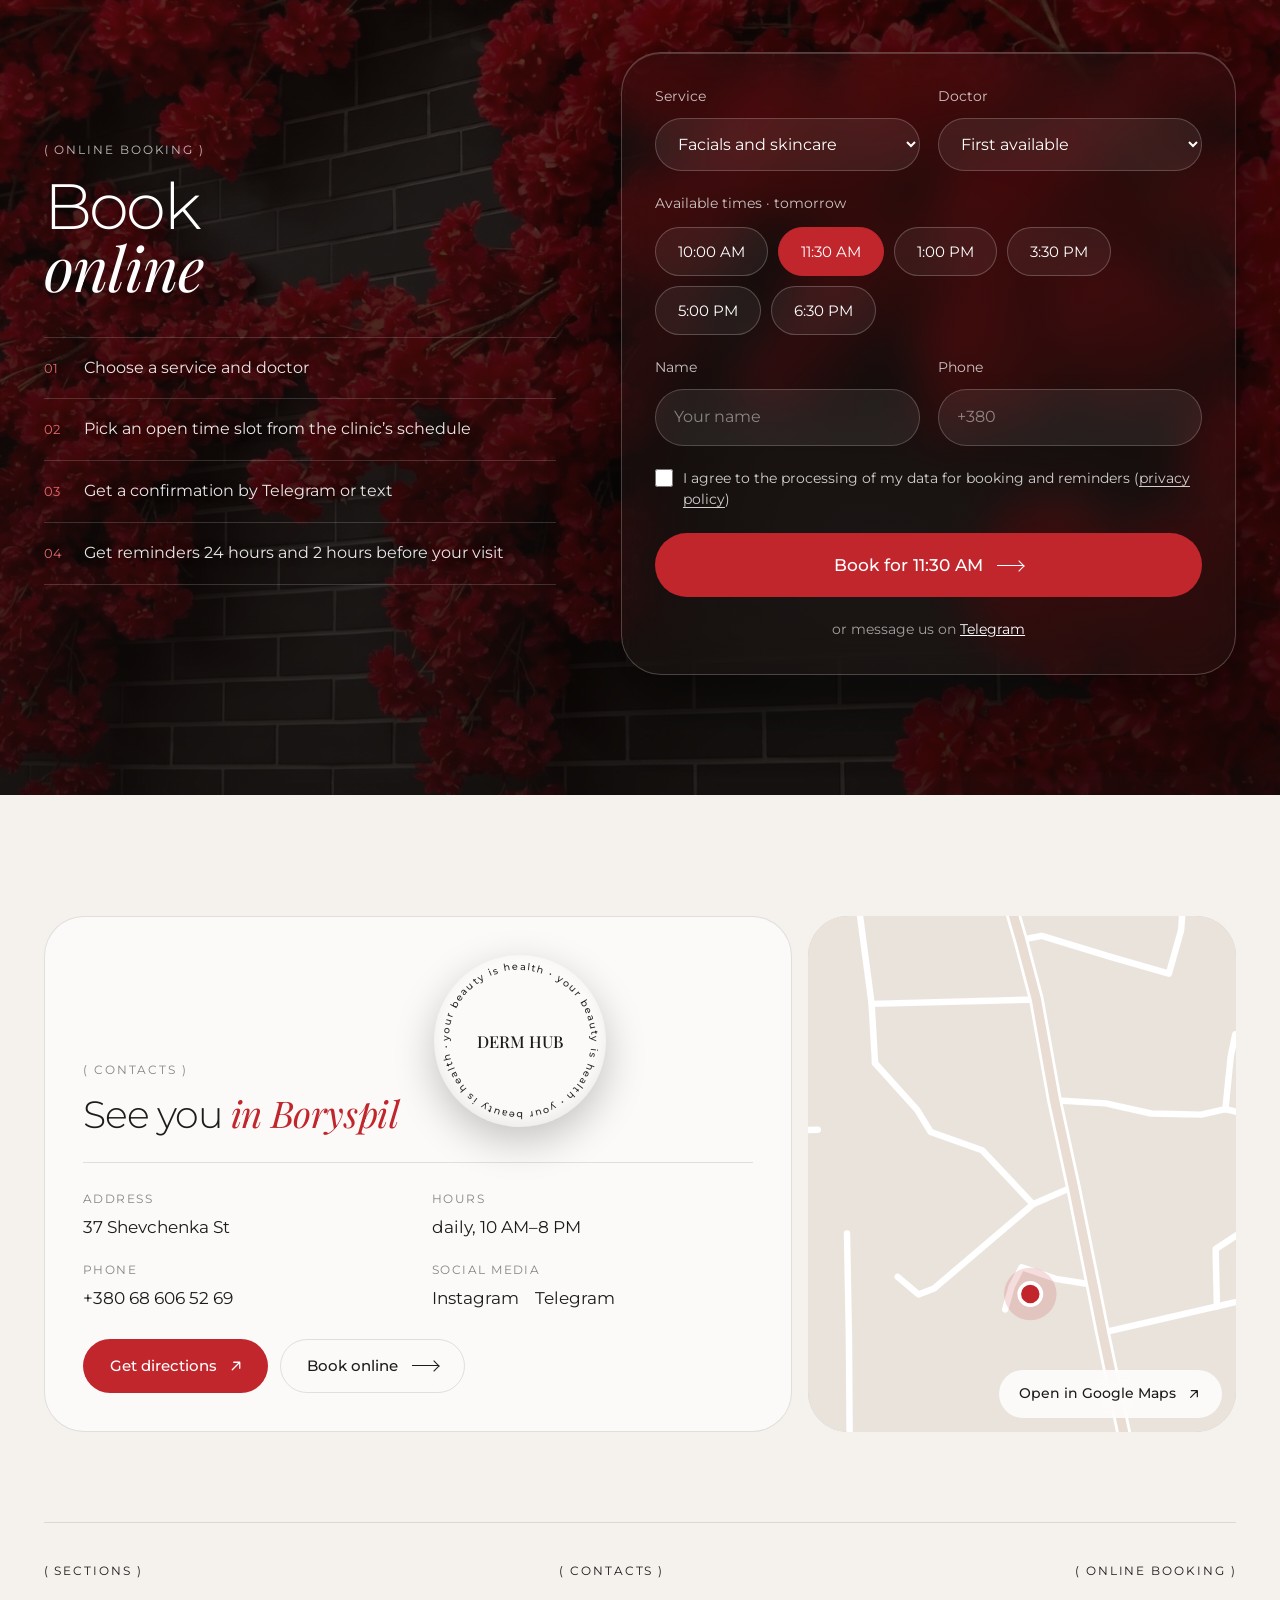
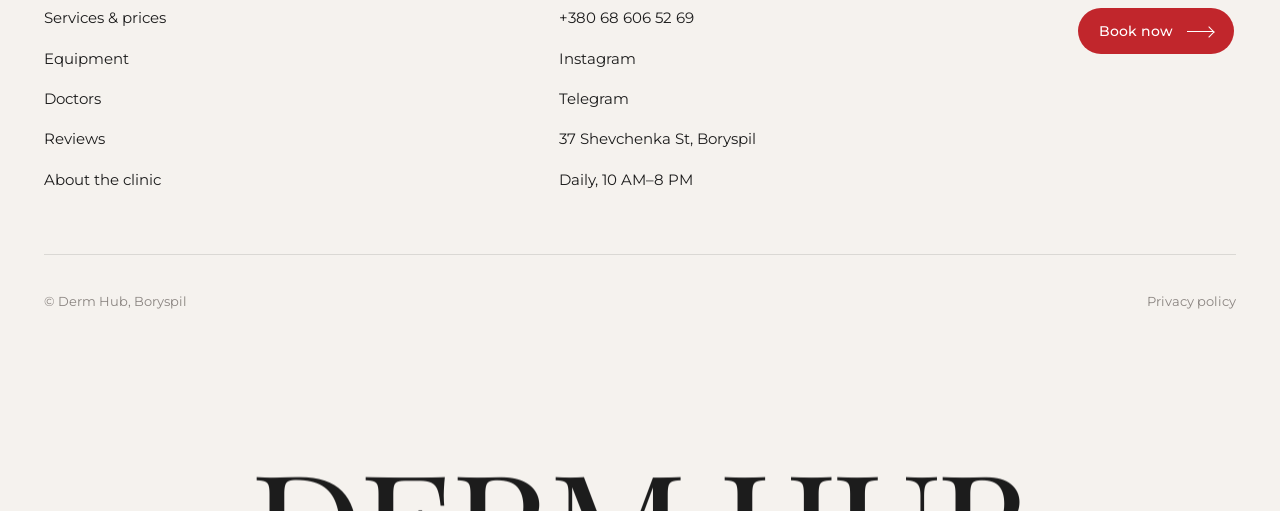
==== commit 9503fad1: "Care plan as steps (pyramid removed), menu overlay, About heading accent, treat background, hero pol" ====
--- a/en.html
+++ b/en.html
@@ -29,8 +29,8 @@
 <link rel="preconnect" href="https://fonts.googleapis.com">
 <link rel="preconnect" href="https://fonts.gstatic.com" crossorigin>
 <link href="https://fonts.googleapis.com/css2?family=Playfair+Display:ital,wght@0,400;0,500;0,600;1,400;1,500&family=Montserrat:wght@200;300;400;500;600&display=swap" rel="stylesheet">
-<link rel="stylesheet" href="css/redesign.css?v=167">
-<link rel="stylesheet" href="css/global.css?v=167">
+<link rel="stylesheet" href="css/redesign.css?v=178">
+<link rel="stylesheet" href="css/global.css?v=178">
 </head>
 <body>
 
@@ -195,36 +195,17 @@
 <section class="wrap screen" id="care-plan">
   <div class="ab-pyr">
     <div class="pyr-copy">
-      <p class="eyebrow">(&nbsp;Care plan&nbsp;)</p>
-      <h2 class="h-l">The skincare <span class="it">pyramid</span></h2>
+      <p class="eyebrow">(&nbsp;Your personal plan&nbsp;)</p>
+      <h2 class="h-l">Skincare <span class="it">steps</span></h2>
       <p class="muted">From your daily routine at home to in-clinic treatments.<br>Your doctor builds a plan around exactly what you need and how often.</p>
     </div>
-    <div class="pyr">
-      <div class="pyr-tier pyr-l" style="--a:0;--b:0.32;--m:0.160;--tw:20%" tabindex="0">
-        <svg class="pyr-shape" viewBox="0 0 100 100" preserveAspectRatio="none" aria-hidden="true"><polygon points="50,0 50,0 66,100 34,100"/></svg>
-        <div class="pyr-txt"><svg class="pyr-ic" viewBox="0 0 24 24" aria-hidden="true"><path d="M8.5 3c.3 3.2-1.8 5.4-1.8 8.6 0 3.4 2.3 5.6 2.3 9.4M15.5 3c-.3 3.2 1.8 5.4 1.8 8.6 0 3.4-2.3 5.6-2.3 9.4"/><path d="M9.2 14.6c1.6 1.3 4 1.3 5.6 0M12 15.6V18"/></svg><b>Body</b><span>Endosphere, pressotherapy</span></div>
-        <span class="pyr-pin"><span class="pyr-badge"><i>05</i><em>In courses, per your plan</em></span></span>
-      </div>
-      <div class="pyr-tier pyr-r" style="--a:0.32;--b:0.5;--m:0.410;--tw:31%" tabindex="0">
-        <svg class="pyr-shape" viewBox="0 0 100 100" preserveAspectRatio="none" aria-hidden="true"><polygon points="34,0 66,0 75,100 25,100"/></svg>
-        <div class="pyr-txt"><svg class="pyr-ic" viewBox="0 0 24 24" aria-hidden="true"><path d="m17 3 4 4M19 5l-4 4M14 6l4 4-8 8H6v-4l8-8zM9 11l2 2M6 18l-3 3"/></svg><b>Injectables</b><span>Botox, skin boosters, fillers</span></div>
-        <span class="pyr-pin"><span class="pyr-badge"><i>04</i><em>Every 6–8 months</em></span></span>
-      </div>
-      <div class="pyr-tier pyr-l" style="--a:0.5;--b:0.67;--m:0.585;--tw:46%" tabindex="0">
-        <svg class="pyr-shape" viewBox="0 0 100 100" preserveAspectRatio="none" aria-hidden="true"><polygon points="25,0 75,0 83.5,100 16.5,100"/></svg>
-        <div class="pyr-txt"><svg class="pyr-ic" viewBox="0 0 24 24" aria-hidden="true"><path d="M14.2 3.3l6.5 6.5-2.6 2.6-6.5-6.5z"/><path d="M11.6 5.9 7.4 10.1a1.4 1.4 0 0 0 0 2l4.5 4.5a1.4 1.4 0 0 0 2 0l4.2-4.2"/><path d="M8.4 15.6 4 20M3.4 15.4l1.8.5M8.6 20.6l-.5-1.8"/></svg><b>Laser & devices</b><span>Yellow laser, CO2, RF microneedling</span></div>
-        <span class="pyr-pin"><span class="pyr-badge"><i>03</i><em>A course every 6 months</em></span></span>
-      </div>
-      <div class="pyr-tier pyr-r" style="--a:0.67;--b:0.84;--m:0.755;--tw:60%" tabindex="0">
-        <svg class="pyr-shape" viewBox="0 0 100 100" preserveAspectRatio="none" aria-hidden="true"><polygon points="16.5,0 83.5,0 92,100 8,100"/></svg>
-        <div class="pyr-txt"><svg class="pyr-ic" viewBox="0 0 24 24" aria-hidden="true"><path d="M12 3.2c-3.7 0-6.2 2.9-6.2 7.1 0 4.6 2.8 9.5 6.2 9.5s6.2-4.9 6.2-9.5c0-4.2-2.5-7.1-6.2-7.1z"/><path d="M8.8 10.6c.7.5 1.5.5 2.2 0M13 10.6c.7.5 1.5.5 2.2 0M10.6 15.4c.9.5 1.9.5 2.8 0M5.8 9.2c2.6-.4 4.8-1.9 6.2-4.2 1.2 2.1 3.4 3.7 6.2 4.2"/></svg><b>In-clinic skincare</b><span>Facials, HydraFacial, chemical peels</span></div>
-        <span class="pyr-pin"><span class="pyr-badge"><i>02</i><em>Monthly</em></span></span>
-      </div>
-      <div class="pyr-tier pyr-l" style="--a:0.84;--b:1;--m:0.920;--tw:74%" tabindex="0">
-        <svg class="pyr-shape" viewBox="0 0 100 100" preserveAspectRatio="none" aria-hidden="true"><polygon points="8,0 92,0 100,100 0,100"/></svg>
-        <div class="pyr-txt"><svg class="pyr-ic" viewBox="0 0 24 24" aria-hidden="true"><path d="M10.2 2.8h3.6v2.6h-3.6zM11 5.4v1.8M13 5.4v1.8"/><path d="M8.4 9.2c0-1.1.9-2 2-2h3.2c1.1 0 2 .9 2 2v10.3c0 .9-.7 1.6-1.6 1.6H10c-.9 0-1.6-.7-1.6-1.6z"/><path d="M8.4 12.4h7.2M12 14.6c.9 1.1 1.4 1.9 1.4 2.5a1.4 1.4 0 0 1-2.8 0c0-.6.5-1.4 1.4-2.5z"/></svg><b>At-home routine</b><span>Doctor-picked products: cleanse, hydrate, SPF</span></div>
-        <span class="pyr-pin"><span class="pyr-badge"><i>01</i><em>Daily: AM &amp; PM</em></span></span>
-      </div>
+    <div class="cpa">
+      <article class="cpa-step" style="--i:0"><span class="cpa-n">01</span><div class="cpa-body"><svg class="cpa-ic" viewBox="0 0 24 24" aria-hidden="true"><path d="M10.2 2.8h3.6v2.6h-3.6zM11 5.4v1.8M13 5.4v1.8"/><path d="M8.4 9.2c0-1.1.9-2 2-2h3.2c1.1 0 2 .9 2 2v10.3c0 .9-.7 1.6-1.6 1.6H10c-.9 0-1.6-.7-1.6-1.6z"/><path d="M8.4 12.4h7.2M12 14.6c.9 1.1 1.4 1.9 1.4 2.5a1.4 1.4 0 0 1-2.8 0c0-.6.5-1.4 1.4-2.5z"/></svg><b>At-home routine</b><span>Doctor-picked products: cleanse, hydrate, SPF</span><em>Daily: AM &amp; PM</em></div></article>
+      <article class="cpa-step" style="--i:1"><span class="cpa-n">02</span><div class="cpa-body"><svg class="cpa-ic" viewBox="0 0 24 24" aria-hidden="true"><path d="M12 3.2c-3.7 0-6.2 2.9-6.2 7.1 0 4.6 2.8 9.5 6.2 9.5s6.2-4.9 6.2-9.5c0-4.2-2.5-7.1-6.2-7.1z"/><path d="M8.8 10.6c.7.5 1.5.5 2.2 0M13 10.6c.7.5 1.5.5 2.2 0M10.6 15.4c.9.5 1.9.5 2.8 0M5.8 9.2c2.6-.4 4.8-1.9 6.2-4.2 1.2 2.1 3.4 3.7 6.2 4.2"/></svg><b>In-clinic skincare</b><span>Facials, HydraFacial, chemical peels</span><em>Monthly</em></div></article>
+      <article class="cpa-step" style="--i:2"><span class="cpa-n">03</span><div class="cpa-body"><svg class="cpa-ic" viewBox="0 0 24 24" aria-hidden="true"><path d="M14.2 3.3l6.5 6.5-2.6 2.6-6.5-6.5z"/><path d="M11.6 5.9 7.4 10.1a1.4 1.4 0 0 0 0 2l4.5 4.5a1.4 1.4 0 0 0 2 0l4.2-4.2"/><path d="M8.4 15.6 4 20M3.4 15.4l1.8.5M8.6 20.6l-.5-1.8"/></svg><b>Laser & devices</b><span>Yellow laser, CO2, RF microneedling</span><em>A course every 6 months</em></div></article>
+      <article class="cpa-step" style="--i:3"><span class="cpa-n">04</span><div class="cpa-body"><svg class="cpa-ic" viewBox="0 0 24 24" aria-hidden="true"><path d="m17 3 4 4M19 5l-4 4M14 6l4 4-8 8H6v-4l8-8zM9 11l2 2M6 18l-3 3"/></svg><b>Injectables</b><span>Botox, skin boosters, fillers</span><em>Every 6–8 months</em></div></article>
+      <article class="cpa-step" style="--i:4"><span class="cpa-n">05</span><div class="cpa-body"><svg class="cpa-ic" viewBox="0 0 24 24" aria-hidden="true"><path d="M8.5 3c.3 3.2-1.8 5.4-1.8 8.6 0 3.4 2.3 5.6 2.3 9.4M15.5 3c-.3 3.2 1.8 5.4 1.8 8.6 0 3.4-2.3 5.6-2.3 9.4"/><path d="M9.2 14.6c1.6 1.3 4 1.3 5.6 0M12 15.6V18"/></svg><b>Body</b><span>Endosphere, pressotherapy</span><em>In courses, per your plan</em></div></article>
+      <div class="cpa-rail" aria-hidden="true"><i></i><i></i><i></i><i></i><i></i></div>
     </div>
   </div>
 </section>
@@ -407,7 +388,7 @@
 <a class="to-top" href="#top" aria-label="Back to top"><svg viewBox="0 0 24 24" aria-hidden="true"><path d="M12 19V5M5.5 11.5 12 5l6.5 6.5"/></svg></a>
 
 
-<script src="js/prices-en.js?v=167"></script>
-<script src="js/redesign.js?v=167"></script>
+<script src="js/prices-en.js?v=178"></script>
+<script src="js/redesign.js?v=178"></script>
 </body>
 </html>
--- a/css/global.css
+++ b/css/global.css
@@ -138,48 +138,14 @@
 .ab-pyr{display:grid;grid-template-columns:minmax(0,4fr) minmax(0,7fr);gap:clamp(32px,4vw,80px);align-items:center;margin-top:var(--space-section)}
 .pyr-copy .h-l{margin:14px 0 18px}
 .pyr-copy .muted{max-width:30em;margin:0}
-.pyr{position:relative;display:flex;flex-direction:column;gap:6px;width:min(100%,860px);aspect-ratio:1/.8;margin-right:clamp(0px,6vw,120px);justify-self:center}
-.pyr-tier{position:relative;flex:calc(var(--b) - var(--a)) 1 0;min-height:0;pointer-events:none;outline:none}
-.pyr-shape{position:absolute;inset:0;width:100%;height:100%;overflow:visible;transition:transform .45s cubic-bezier(.2,.7,.2,1)}
-.pyr-shape polygon{fill:#fff;stroke:#E4D7D1;stroke-width:3;vector-effect:non-scaling-stroke;stroke-linejoin:round;pointer-events:auto;transition:fill .3s,stroke .3s}
-.pyr-txt{position:absolute;left:50%;top:50%;transform:translate(-50%,-50%);width:var(--tw);display:flex;flex-direction:column;align-items:center;gap:4px;text-align:center;pointer-events:auto}
-.pyr-tier:first-child .pyr-txt{top:auto;bottom:12%;transform:translateX(-50%)}
-.pyr-ic{width:clamp(20px,1.6vw,28px);height:auto;fill:none;stroke:var(--ink2);stroke-width:1.3;stroke-linecap:round;stroke-linejoin:round;opacity:.7;margin-bottom:4px}
-.pyr-txt b{font-weight:600;font-size:clamp(11px,.85vw,14px);letter-spacing:.1em;text-transform:uppercase;color:var(--ink);line-height:1.25}
-.pyr-txt span{font-size:clamp(12px,.9vw,15px);line-height:1.35;color:var(--ink2)}
-.pyr-pin{position:absolute;top:50%;width:0;height:0}
-.pyr-l .pyr-pin{left:calc(50% - var(--m) * 50%)}
-.pyr-r .pyr-pin{left:calc(50% + var(--m) * 50%)}
-.pyr-badge{--d:clamp(44px,3.4vw,58px);position:absolute;top:calc(var(--d) / -2);height:var(--d);display:flex;align-items:center;border-radius:999px;background:var(--ink);color:#fff;pointer-events:auto;box-shadow:0 8px 24px rgba(30,20,18,.18);transition:background .3s}
-.pyr-l .pyr-badge{right:calc(var(--d) / -2);flex-direction:row-reverse}
-.pyr-r .pyr-badge{left:calc(var(--d) / -2)}
-.pyr-badge i{flex:none;width:var(--d);text-align:center;font-style:normal;font-weight:500;font-size:clamp(17px,1.3vw,22px)}
-.pyr-badge em{font-style:normal;white-space:nowrap;overflow:hidden;max-width:0;font-size:12px;font-weight:500;letter-spacing:.14em;text-transform:uppercase;transition:max-width .5s cubic-bezier(.2,.7,.2,1),padding .5s}
-.pyr-tier:hover .pyr-shape,.pyr-tier.on .pyr-shape,.pyr-tier:focus-visible .pyr-shape{transform:scale(1.035)}
-.pyr-tier:hover polygon,.pyr-tier.on polygon,.pyr-tier:focus-visible polygon{fill:#FBF6F3;stroke:#D9C6BE}
-.pyr-tier:hover .pyr-badge,.pyr-tier.on .pyr-badge,.pyr-tier:focus-visible .pyr-badge{background:var(--red)}
-.pyr-tier:hover .pyr-badge em,.pyr-tier.on .pyr-badge em,.pyr-tier:focus-visible .pyr-badge em{max-width:320px}
-.pyr-r:hover .pyr-badge em,.pyr-r.on .pyr-badge em,.pyr-r:focus-visible .pyr-badge em{padding-right:24px}
-.pyr-l:hover .pyr-badge em,.pyr-l.on .pyr-badge em,.pyr-l:focus-visible .pyr-badge em{padding-left:24px}
 @media (max-width:1100px){
   .ab-pyr{grid-template-columns:1fr}
-  .pyr{width:min(100%,720px);margin-right:0}
 }
 }
 
 #care-plan .ab-pyr{margin-top:0}
 
 /* піраміда: шар при ховері розкривається вшир (як у референсі), бордери — фірмовий червоний */
-.pyr-tier{--sx:1}
-.pyr-tier:hover,.pyr-tier.on,.pyr-tier:focus-visible{--sx:1.16;z-index:2}
-.pyr-shape,.ab-plan .pyr-shape{transition:transform .5s cubic-bezier(.2,.7,.2,1)}
-.pyr-tier:hover .pyr-shape,.pyr-tier.on .pyr-shape,.pyr-tier:focus-visible .pyr-shape{transform:scale(var(--sx),1.03)}
-.pyr-pin{transition:left .5s cubic-bezier(.2,.7,.2,1)}
-.pyr-l .pyr-pin{left:calc(50% - var(--m) * 50% * var(--sx))}
-.pyr-r .pyr-pin{left:calc(50% + var(--m) * 50% * var(--sx))}
-.pyr-shape polygon,.ab-plan .pyr-shape polygon{stroke:var(--red);stroke-width:3}
-.pyr-tier:hover polygon,.pyr-tier.on polygon,.pyr-tier:focus-visible polygon,
-.ab-plan .pyr-tier:hover polygon,.ab-plan .pyr-tier.on polygon,.ab-plan .pyr-tier:focus-visible polygon{fill:#fff;stroke:var(--red);stroke-width:4}
 
 /* акцент у заголовку піраміди */
 #care-plan .h-l .it{color:var(--red)}
@@ -201,10 +167,6 @@
 }
 @media (min-width:1101px) and (max-width:1400px){
   #care-plan .pyr-copy{max-width:19em}
-  .pyr-tier:hover,.pyr-tier.on,.pyr-tier:focus-visible{--sx:1.1}
-  .pyr-badge em{font-size:11px;letter-spacing:.08em}
-  .pyr-r:hover .pyr-badge em,.pyr-r.on .pyr-badge em,.pyr-r:focus-visible .pyr-badge em{padding-right:16px}
-  .pyr-l:hover .pyr-badge em,.pyr-l.on .pyr-badge em,.pyr-l:focus-visible .pyr-badge em{padding-left:16px}
 }
 
 /* Про клініку: спокійніший фон — приглушені квіти, щоб червоним лишалась лише кнопка */
@@ -219,19 +181,9 @@
 
 /* піраміда: однаковий відступ під останнім рядком у кожному ярусі */
 @media (min-width:701px){
-  .pyr-txt,.pyr-tier:first-child .pyr-txt{top:auto;bottom:clamp(12px,1.5vw,22px);transform:translateX(-50%)}
-  .pyr-ic{width:clamp(22px,1.7vw,30px);stroke-width:1.2;margin-bottom:6px}
 }
 /* на менших екранах іконка — поруч із назвою ярусу, щоб текст вміщався у висоту */
 @media (min-width:701px) and (max-width:1700px){
-  .pyr-txt{display:grid;grid-template-columns:auto auto;column-gap:8px;row-gap:4px;align-items:center;justify-content:center}
-  .pyr-ic{grid-column:1;grid-row:1;margin:0;width:clamp(18px,1.4vw,24px)}
-  .pyr-txt b{grid-column:2;grid-row:1}
-  .pyr-txt span{grid-column:1 / -1;grid-row:2}
-  .pyr-tier:first-child .pyr-txt{grid-template-columns:auto}
-  .pyr-tier:first-child .pyr-ic{grid-column:1;grid-row:1;justify-self:center}
-  .pyr-tier:first-child .pyr-txt b{grid-column:1;grid-row:2}
-  .pyr-tier:first-child .pyr-txt span{grid-column:1;grid-row:3}
 }
 
 /* ── піраміда в стилі сайту ── */
@@ -239,23 +191,10 @@
 @media (min-width:701px){
   .pyr-badge{--d:clamp(48px,3.8vw,64px);background:rgba(255,255,255,.72);-webkit-backdrop-filter:blur(14px) saturate(140%);backdrop-filter:blur(14px) saturate(140%);
     border:1px solid rgba(193,38,44,.45);color:var(--red);box-shadow:0 10px 30px rgba(60,30,25,.14);transition:background .35s,color .35s,border-color .35s}
-  .pyr-badge i{font-weight:200;font-size:clamp(20px,1.6vw,28px);letter-spacing:-.02em;font-variant-numeric:tabular-nums}
-  .pyr-tier:hover .pyr-badge,.pyr-tier.on .pyr-badge,.pyr-tier:focus-visible .pyr-badge{background:var(--red);border-color:var(--red);color:#fff}
-  .pyr-badge em{font-weight:400;letter-spacing:var(--label-ls)}
 }
 /* назви ярусів — як мітки по сайту («Ліцензія», «Діагностика родимок») */
-.pyr-txt b{font-family:var(--sans);font-size:var(--label-fs);font-weight:500;letter-spacing:var(--label-ls);text-transform:uppercase;color:var(--ink3)}
-.pyr-txt span{color:var(--ink);font-size:clamp(13px,.95vw,16px)}
 /* поява: яруси виростають знизу догори, потім підсвічується ярус 1 */
-.pyr.pyr-anim .pyr-tier{opacity:0;transform:translateY(18px);transition:opacity .6s ease,transform .7s cubic-bezier(.2,.7,.2,1);transition-delay:calc(var(--i, 0) * 130ms)}
-.pyr.pyr-anim.pyr-in .pyr-tier{opacity:1;transform:none}
-@media (prefers-reduced-motion:reduce){.pyr.pyr-anim .pyr-tier{opacity:1;transform:none;transition:none}}
 @media (min-width:701px) and (max-width:1700px){
-  .pyr-txt{grid-template-columns:1fr auto auto 1fr}
-  .pyr-ic{grid-column:2}
-  .pyr-txt b{grid-column:3;justify-self:start}
-  .pyr-tier:first-child .pyr-txt{grid-template-columns:1fr}
-  .pyr-tier:first-child .pyr-ic,.pyr-tier:first-child .pyr-txt b,.pyr-tier:first-child .pyr-txt span{grid-column:1;justify-self:center}
 }
 @media (min-width:1101px){
   #care-plan .ab-pyr{grid-template-columns:minmax(0,1fr) minmax(0,min(56%,820px))}
@@ -274,8 +213,6 @@
 /* онлайн-запис: фон — квіти, що були в «Про клініку» */
 .booking::before{background:url(../img/bg-about.jpg) center 40%/cover}
 /* піраміда: виразніша поява ярусів при скролі */
-.pyr.pyr-anim .pyr-tier{opacity:0;transform:translateY(46px) scale(.92);transition:opacity .7s ease,transform .9s cubic-bezier(.2,.75,.2,1);transition-delay:calc(var(--i, 0) * 200ms)}
-.pyr.pyr-anim.pyr-in .pyr-tier{opacity:1;transform:none}
 .pyr-copy{transition:opacity .8s ease,transform .9s cubic-bezier(.2,.75,.2,1)}
 #care-plan:not(.cp-in) .pyr-copy{opacity:0;transform:translateY(24px)}
 @media (prefers-reduced-motion:reduce){#care-plan:not(.cp-in) .pyr-copy{opacity:1;transform:none}}
@@ -447,7 +384,6 @@
 .team-bar{display:none}
 @media (max-width:700px){.team-bar{display:block;margin-top:calc(var(--space-track) - 5px)}}
 
-.pyr-legend{display:none}
 @media (max-width:640px){
   /* хіро: відео ще більше й правіше (ліве крило носа за краєм), голова під меню; усі тексти — ліворуч від обличчя на склі з розмиттям */
   .hero-frame{height:max(calc(100svh + 54px),654px)}
@@ -458,7 +394,7 @@
   .hero-glass .hg-body{display:contents}
   .hero-glass .hg-body>:not(.hero-cta){max-width:60vw;text-shadow:0 1px 18px rgba(20,14,12,.35)}
   .hero-glass .eyebrow{font-size:10px;letter-spacing:.16em;line-height:1.6;white-space:normal;max-width:80vw!important}
-  .hero-glass h1{margin-top:16px;font-size:clamp(42px,13vw,54px);line-height:1;max-width:74vw!important}
+  .hero-glass h1{margin-top:16px;font-size:clamp(40px,12.4vw,54px);line-height:1;max-width:none!important}
   .hero-glass .lead{margin-top:16px;font-size:17px;line-height:1.42;max-width:74vw!important}
   .hero-glass .hero-cta{margin-top:auto;gap:10px}
   .hero-glass .hero-cta .btn{padding:16px 12px;font-size:15px}
@@ -506,23 +442,7 @@
   .ba-h img{object-fit:contain}
   /* план догляду: текст одразу, яруси швидше */
   #care-plan:not(.cp-in) .pyr-copy{opacity:1;transform:none}
-  .pyr.pyr-anim .pyr-tier{transition-delay:calc(var(--i, 0) * 70ms)}
   /* піраміда: зменшена оригінальна форма з назвами ярусів, пояснення — списком під нею */
-  .pyr{width:100%;margin:6px 0 0}
-  .pyr-ic,.pyr-txt span,.pyr-badge em{display:none}
-  .pyr-txt b{font-size:10px;letter-spacing:.08em;line-height:1.2}
-  .pyr-tier:first-child .pyr-txt{bottom:10%}
-  .pyr-badge,.pyr-l .pyr-badge,.pyr-r .pyr-badge{--d:30px}
-  .pyr-l .pyr-badge{right:calc(var(--d) / -2)}.pyr-r .pyr-badge{left:calc(var(--d) / -2)}
-  .pyr-badge i{font-size:13px}
-  .pyr-legend{list-style:none;margin:28px 0 0;padding:0;display:flex;flex-direction:column;gap:0}
-  .pyr-legend li{display:flex;gap:14px;align-items:flex-start;padding:14px 0;border-top:1px solid var(--line)}
-  .pyr-legend li:last-child{border-bottom:1px solid var(--line)}
-  .pyr-legend i{flex:none;width:30px;height:30px;border-radius:50%;display:grid;place-items:center;background:var(--ink);color:#fff;font-style:normal;font-size:13px;font-weight:500}
-  .pyr-legend div{display:flex;flex-direction:column;gap:3px}
-  .pyr-legend b{font-weight:600;font-size:11px;letter-spacing:.1em;text-transform:uppercase}
-  .pyr-legend span{font-size:14px;line-height:1.4;color:var(--ink2)}
-  .pyr-legend em{font-style:normal;font-size:10.5px;font-weight:600;letter-spacing:.1em;text-transform:uppercase;color:var(--red)}
   /* «Про клініку»: відео — смугою 16:9 зверху, текст на склі під ним */
   .ab-stage{background:#2b2523;padding-top:calc(100vw - 210px)}
   .ab-lead{margin-top:34px}
@@ -531,8 +451,8 @@
   .ab-video{inset:0 auto auto 0;width:100%;height:auto;aspect-ratio:1/1;object-fit:cover;clip-path:none;border-radius:var(--r-m) var(--r-m) 0 0;object-position:50% 50%}
   .ab-stage::before{-webkit-backdrop-filter:blur(6px);backdrop-filter:blur(6px);-webkit-mask-image:linear-gradient(180deg,transparent 28vw,#000 62vw);mask-image:linear-gradient(180deg,transparent 28vw,#000 62vw);background:linear-gradient(180deg,rgba(43,37,35,0) 0,rgba(43,37,35,0) 28vw,rgba(43,37,35,.5) 55vw,rgba(43,37,35,.85) 80vw,#2b2523 100vw)}
   .ab-treat{isolation:isolate;overflow:hidden}
-  .ab-treat::before{content:"";position:absolute;inset:-30px;z-index:-2;background:url(../img/bg-cells.jpg) 50% 50%/cover;filter:blur(5px) saturate(110%)}
-  .ab-treat::after{content:"";position:absolute;inset:0;z-index:-1;background:linear-gradient(160deg,rgba(36,20,20,.52),rgba(26,16,16,.7))}
+  .ab-treat::before{content:"";position:absolute;inset:-30px;z-index:-2;background:url(../img/bg-sphere.jpg) 40% 50%/cover;filter:blur(3px) saturate(115%)}
+  .ab-treat::after{content:"";position:absolute;inset:0;z-index:-1;background:linear-gradient(160deg,rgba(30,22,22,.45),rgba(22,16,16,.66))}
   .ab-facts{row-gap:36px}
   /* лікарі — відступ зліва при свайпі */
   .team{scroll-padding-inline:var(--pad)}
@@ -583,7 +503,7 @@
 .h1-m,.slogan-m{display:none}
 @media (max-width:640px){
   .hero-glass .h1-d{display:none}
-  .hero-glass .h1-m{display:inline;letter-spacing:.02em}
+  .hero-glass .h1-m{display:inline-block;white-space:nowrap;letter-spacing:.02em;background:linear-gradient(105deg,#fff 0%,#fff 38%,#EDE3DE 62%,rgba(236,224,218,.72) 100%);-webkit-background-clip:text;background-clip:text;color:transparent;-webkit-text-fill-color:transparent}
   .hero-glass .slogan-m{display:block;margin:20px 0 0;font-size:24px;font-weight:300;line-height:1.15;color:rgba(255,255,255,.86)}
   .hero-glass .slogan-m .it{color:var(--red)}
 }
@@ -601,4 +521,56 @@
   .ba-sec .res-row{align-items:stretch}
   .ba-sec .res-row .case{display:flex;flex-direction:column}
 }
-@media (max-width:640px){.hero-glass .slogan-m .nw{white-space:nowrap}}
+@media (max-width:640px){.hero-glass .slogan-m .nw{display:block;white-space:nowrap}}
+
+/* відкрите меню: затемнення під ним, сторінка не гортається */
+.menu-dim{position:fixed;inset:0;z-index:29;background:rgba(18,12,11,.62);-webkit-backdrop-filter:blur(3px);backdrop-filter:blur(3px);opacity:0;visibility:hidden;transition:opacity .3s,visibility .3s;touch-action:none}
+html.menu-open .menu-dim{opacity:1;visibility:visible}
+html.menu-open,html.menu-open body{overflow:hidden;overscroll-behavior:none}
+
+/* ===== План догляду: сходинки ===== */
+/* A — сходинки: рівні кроки висоти, текст у всіх картках на однакових рівнях */
+.cpa{display:grid;grid-template-columns:repeat(5,minmax(0,1fr));gap:12px;align-items:end;position:relative;padding-bottom:34px}
+.cpa-step{position:relative;display:flex;flex-direction:column;height:calc(370px + var(--i) * 46px);padding:22px 18px 20px;border-radius:var(--r-s);background:linear-gradient(180deg,rgba(255,255,255,.92),rgba(255,255,255,.66));border:1px solid rgba(255,255,255,.95);box-shadow:0 18px 40px rgba(28,20,18,.07);-webkit-backdrop-filter:blur(10px);backdrop-filter:blur(10px);
+  opacity:0;transform:translateY(28px);transition:opacity .6s ease calc(var(--i) * 110ms),transform .7s cubic-bezier(.2,.7,.2,1) calc(var(--i) * 110ms)}
+.cpa.in .cpa-step{opacity:1;transform:none}
+.cpa-step:nth-of-type(5){background:linear-gradient(180deg,rgba(193,38,44,.1),rgba(255,255,255,.72));border-color:rgba(193,38,44,.22)}
+.cpa-n{font-family:var(--serif);font-style:italic;font-size:34px;line-height:1;color:var(--red)}
+.cpa-body{margin-top:auto;display:grid;grid-template-columns:minmax(0,1fr);grid-template-rows:24px 34px 118px 52px;row-gap:10px}
+.cpa-body>*{grid-column:1}
+.cpa-ic{display:block;width:24px;height:24px;fill:none;stroke:var(--ink);stroke-width:1.3;stroke-linecap:round;stroke-linejoin:round}
+.cpa-step b{align-self:start;font-weight:600;font-size:12.5px;letter-spacing:.06em;text-transform:uppercase;line-height:1.3}
+.cpa-body>span{font-size:13px;line-height:1.45;color:var(--ink2)}
+.cpa-step em{justify-self:start;padding:6px 10px;border-radius:12px;background:rgba(193,38,44,.08);color:var(--red);font-style:normal;font-size:10px;font-weight:600;letter-spacing:.06em;text-transform:uppercase;line-height:1.35;align-self:start}
+.cpa-rail{position:absolute;left:0;right:0;bottom:12px;display:grid;grid-template-columns:repeat(5,1fr);gap:12px;height:1px;background:linear-gradient(90deg,var(--line),var(--red))}
+.cpa-rail i{justify-self:center;width:9px;height:9px;margin-top:-4px;border-radius:50%;background:#fff;border:1.5px solid var(--red)}
+
+@media (max-width:700px){
+  .cpa{grid-template-columns:1fr;gap:10px;padding:0 0 0 30px}
+  .cpa-step{height:auto;flex-direction:row;gap:14px;padding:16px;align-items:flex-start;transform:translateX(18px)}
+  .cpa-n{font-size:28px;flex:none;width:34px}
+  .cpa-body{margin:0;display:flex;flex-direction:column;gap:5px}
+  .cpa-ic{display:none}
+  .cpa-step em{min-height:0;padding:5px 10px;border-radius:999px}
+  .cpa-rail{left:8px;right:auto;top:10px;bottom:10px;width:1px;height:auto;display:flex;flex-direction:column;justify-content:space-around;background:linear-gradient(180deg,var(--line),var(--red))}
+  .cpa-rail i{margin:0 0 0 -4px}
+}
+/* «Про клініку»: акцент в заголовку й повітря над текстом — і на комп’ютері */
+.ab-main h2 .it{color:var(--red)}
+@media (min-width:701px){.ab-main .ab-lead{margin-top:clamp(22px,3vh,40px)}}
+
+/* сходинки: реакція на наведення (комп’ютер) */
+@media (hover:hover) and (min-width:701px){
+  .cpa.done .cpa-step{transition:transform .45s cubic-bezier(.2,.7,.2,1),box-shadow .45s,border-color .45s,background .45s}
+  .cpa.done .cpa-step:hover{transform:translateY(-10px);box-shadow:0 28px 56px rgba(60,30,25,.14);border-color:rgba(193,38,44,.35)}
+  .cpa-n,.cpa-ic,.cpa-step em{transition:transform .45s cubic-bezier(.2,.7,.2,1),stroke .35s,background .35s,color .35s}
+  .cpa-step:hover .cpa-n{transform:scale(1.12) translateX(2px)}
+  .cpa-step:hover .cpa-ic{stroke:var(--red)}
+  .cpa-step:hover em{background:var(--red);color:#fff}
+  .cpa-rail i{transition:background .35s,transform .35s}
+  .cpa:has(.cpa-step:nth-of-type(1):hover) .cpa-rail i:nth-child(1){background:var(--red);transform:scale(1.5)}
+  .cpa:has(.cpa-step:nth-of-type(2):hover) .cpa-rail i:nth-child(2){background:var(--red);transform:scale(1.5)}
+  .cpa:has(.cpa-step:nth-of-type(3):hover) .cpa-rail i:nth-child(3){background:var(--red);transform:scale(1.5)}
+  .cpa:has(.cpa-step:nth-of-type(4):hover) .cpa-rail i:nth-child(4){background:var(--red);transform:scale(1.5)}
+  .cpa:has(.cpa-step:nth-of-type(5):hover) .cpa-rail i:nth-child(5){background:var(--red);transform:scale(1.5)}
+}
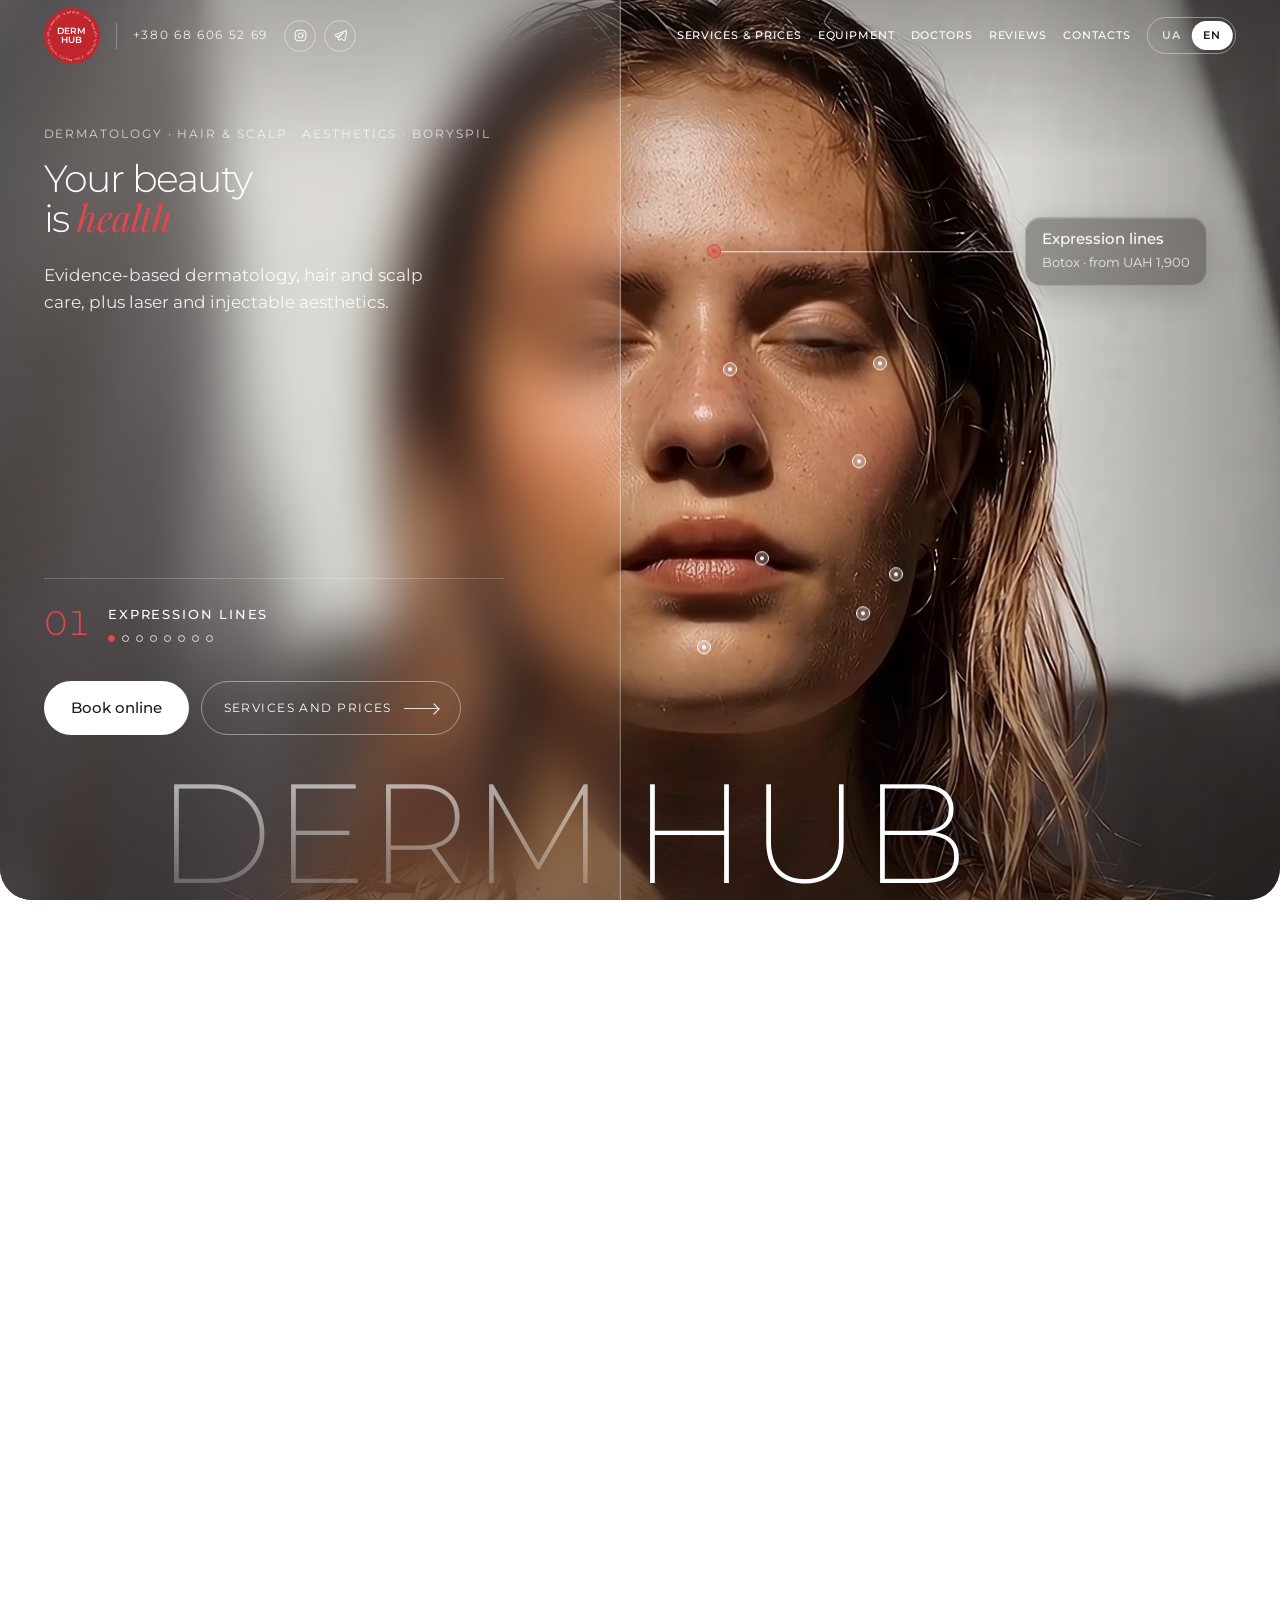
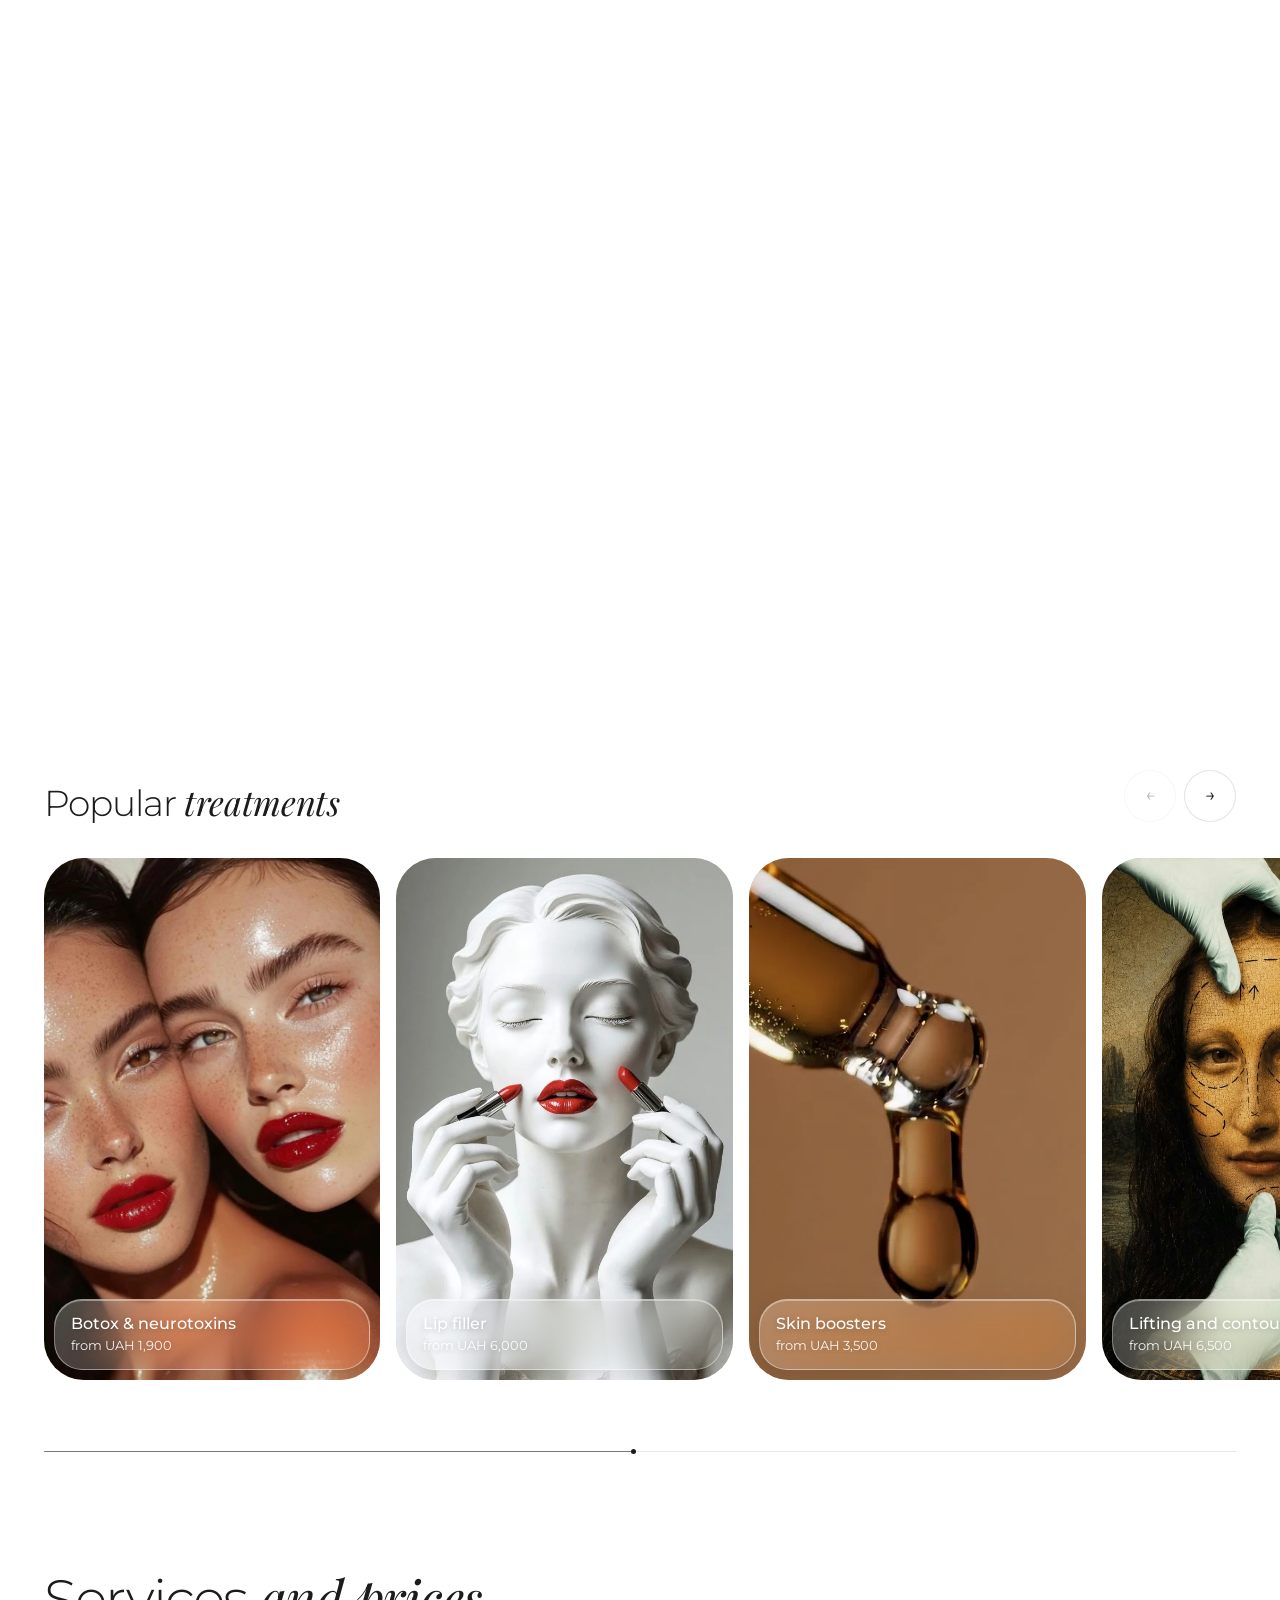
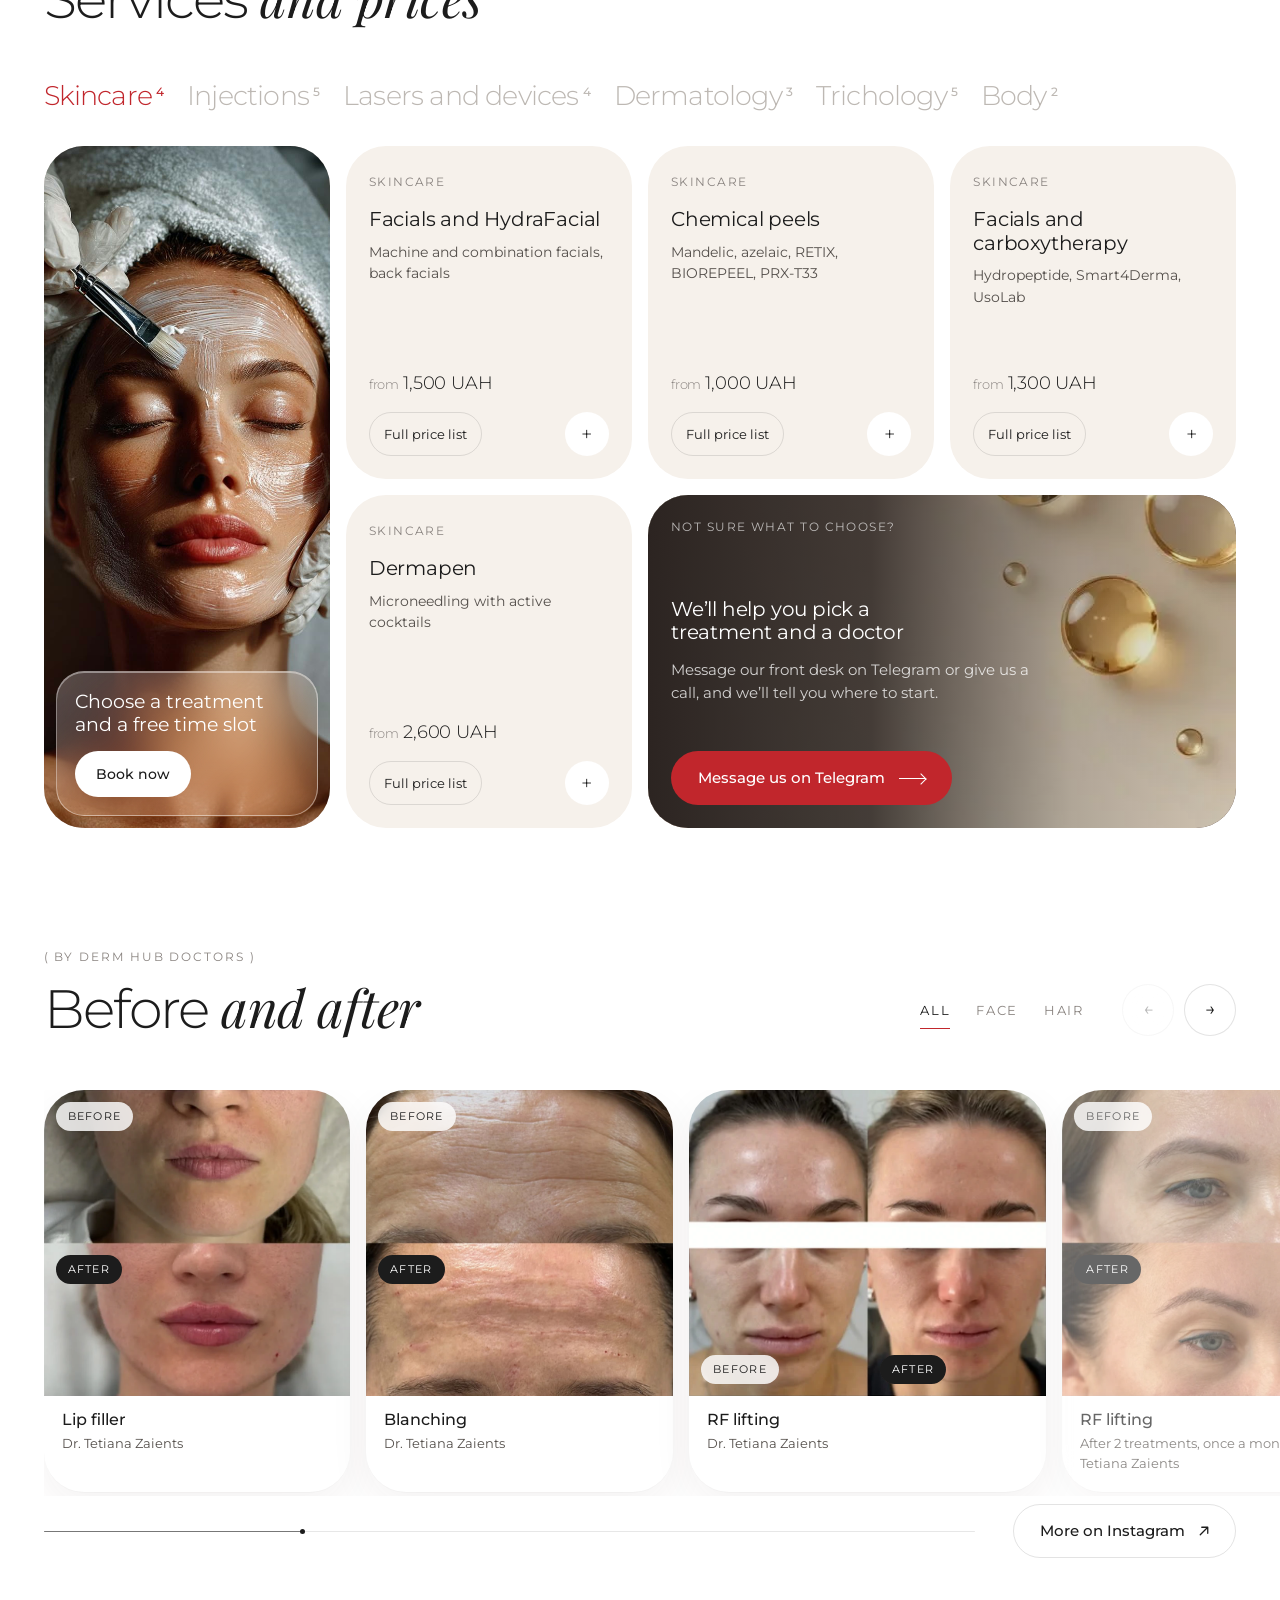
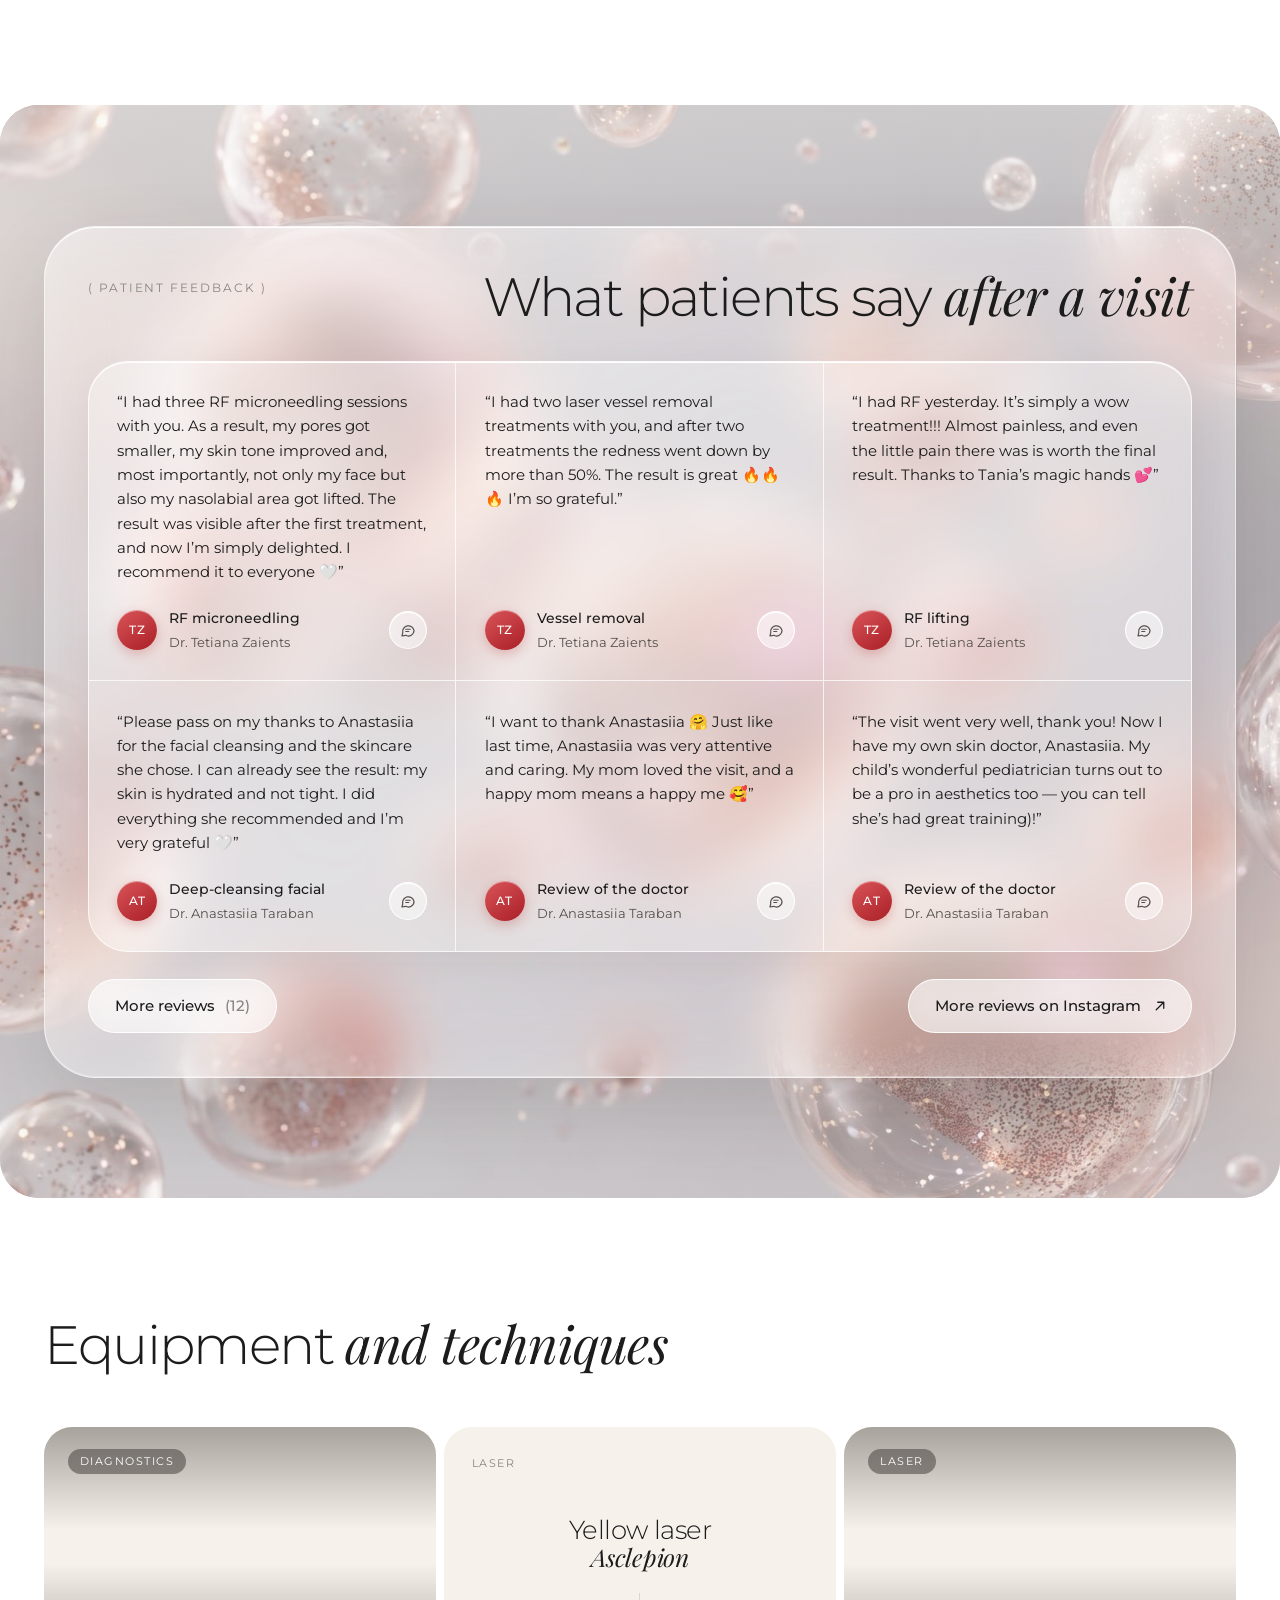
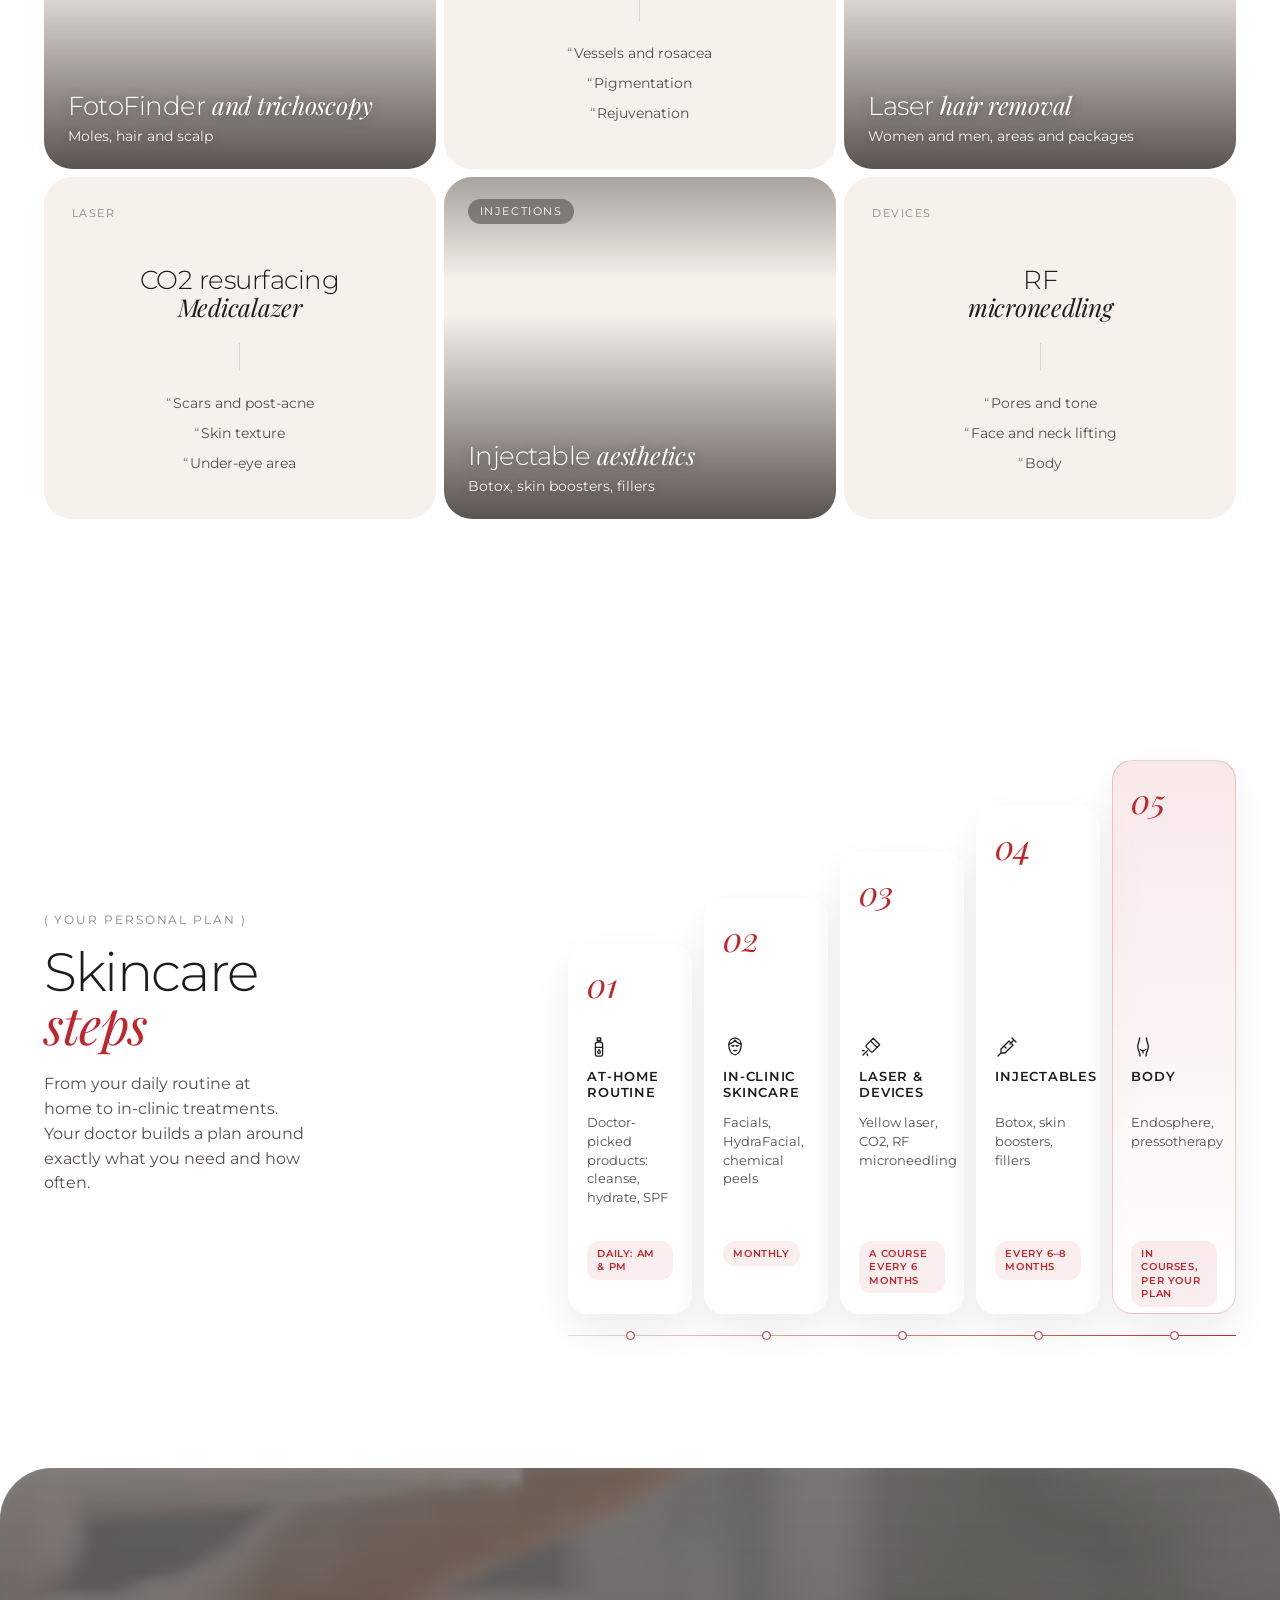
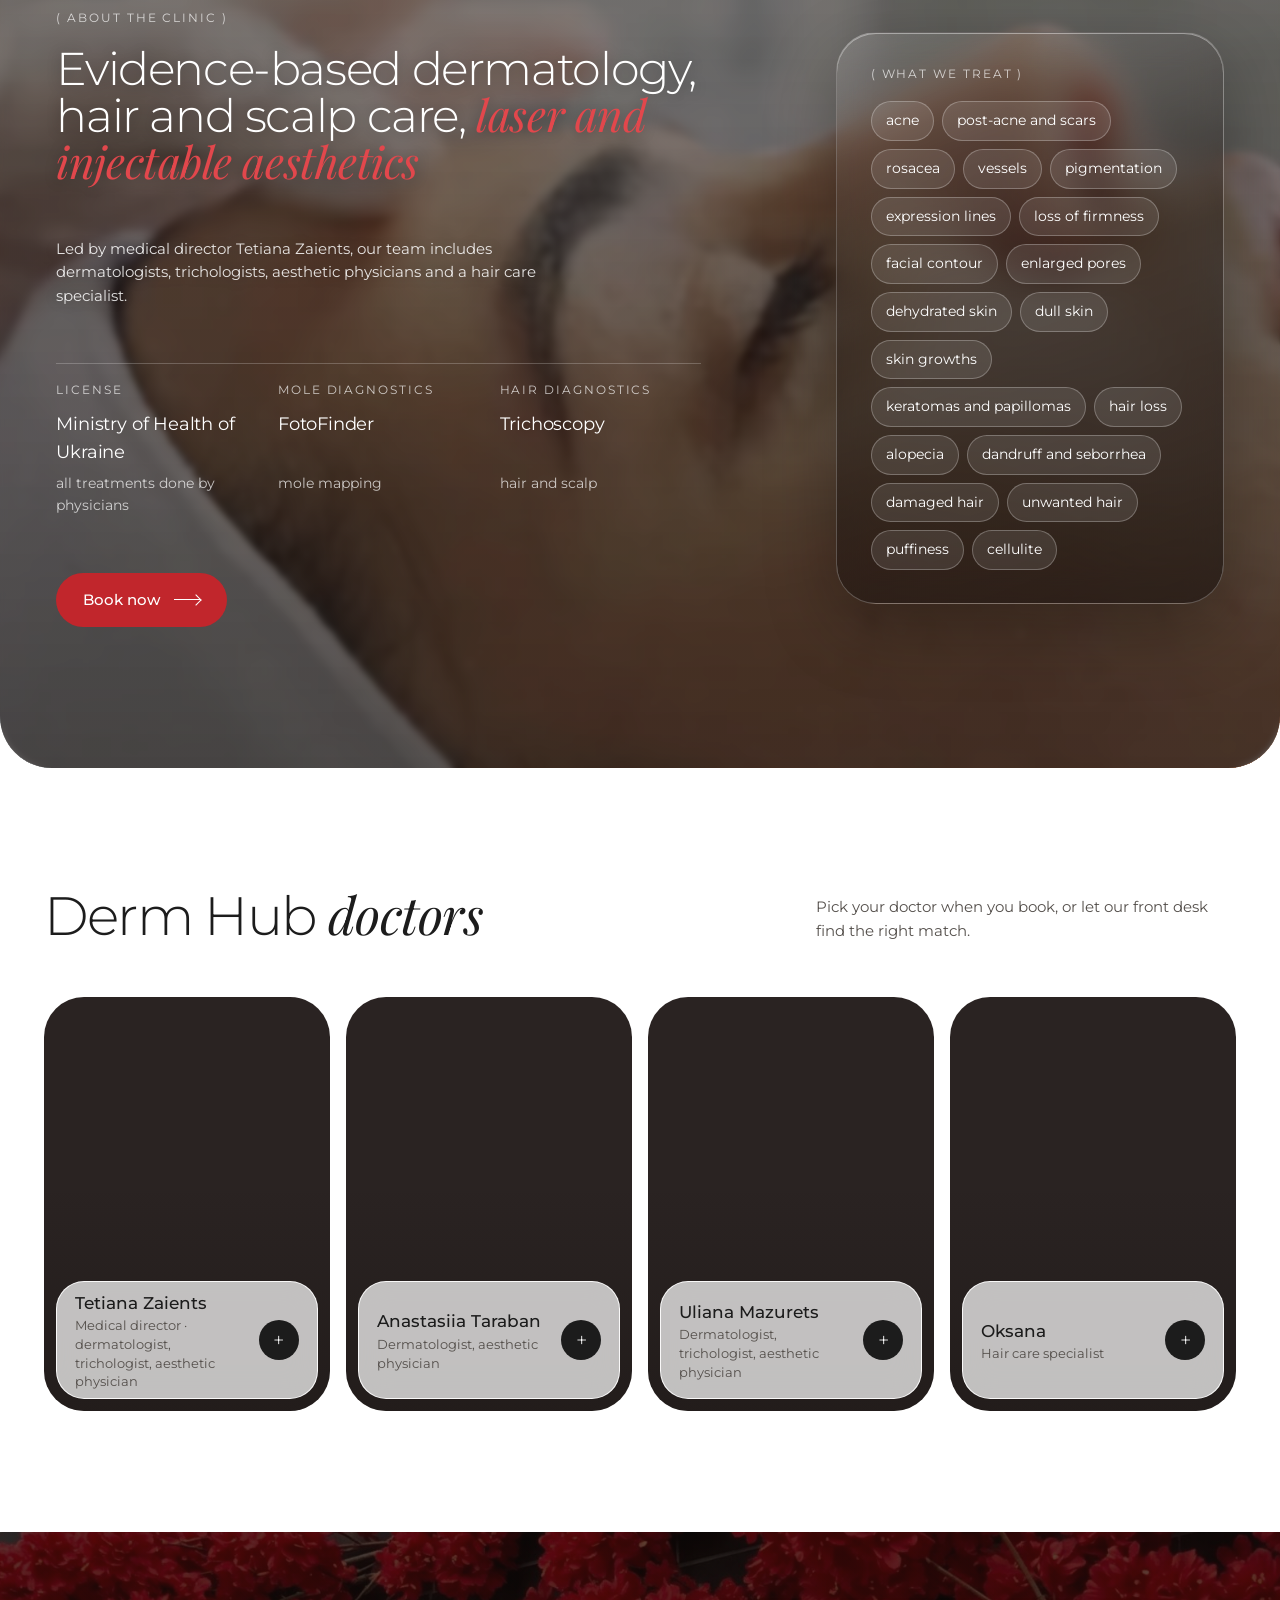
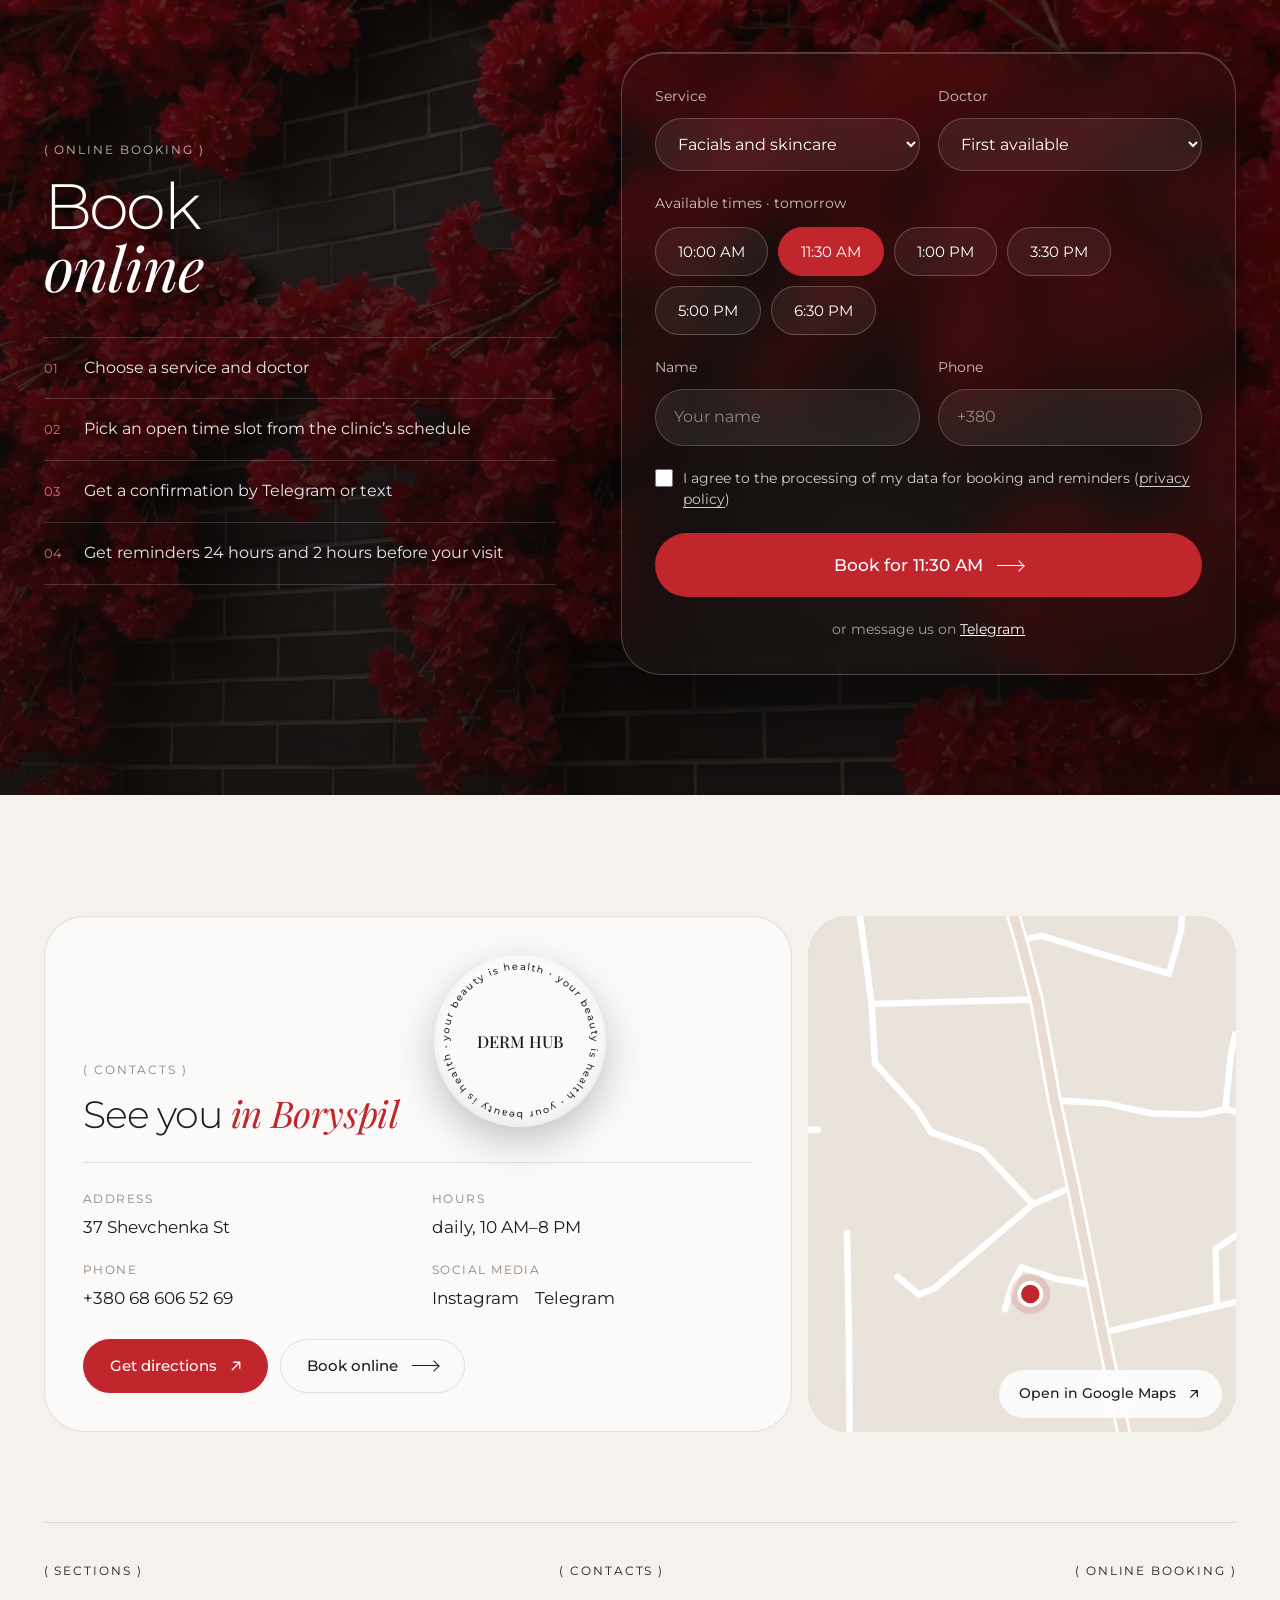
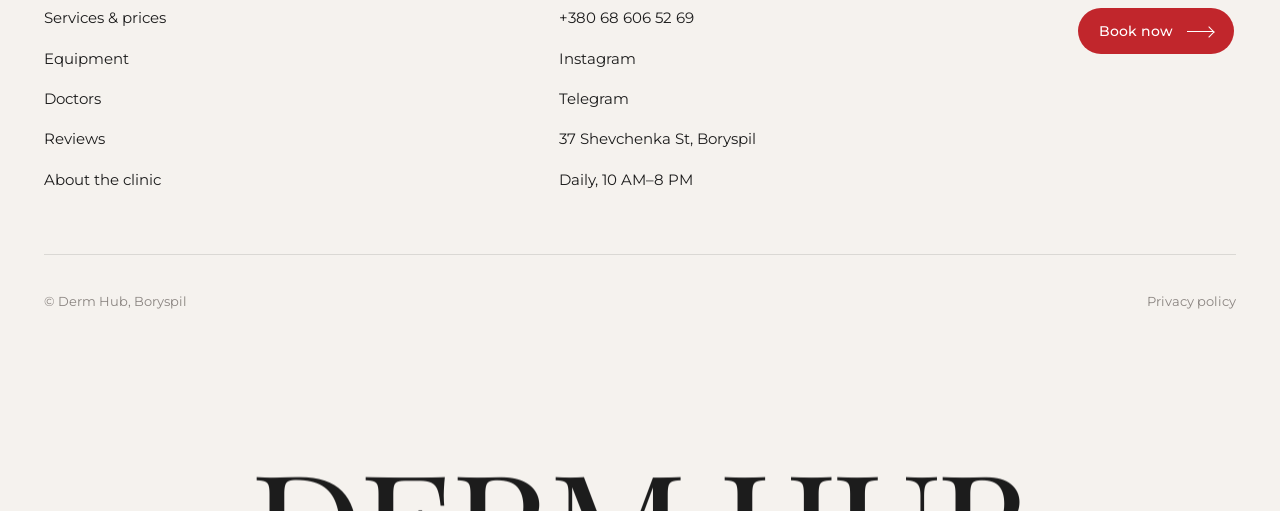
==== commit 3e4baeeb: "Mobile hero replay, carousel dimming, care-plan spacing, About tweaks Co-Authored-By: Claude Opus 5." ====
--- a/en.html
+++ b/en.html
@@ -29,8 +29,8 @@
 <link rel="preconnect" href="https://fonts.googleapis.com">
 <link rel="preconnect" href="https://fonts.gstatic.com" crossorigin>
 <link href="https://fonts.googleapis.com/css2?family=Playfair+Display:ital,wght@0,400;0,500;0,600;1,400;1,500&family=Montserrat:wght@200;300;400;500;600&display=swap" rel="stylesheet">
-<link rel="stylesheet" href="css/redesign.css?v=178">
-<link rel="stylesheet" href="css/global.css?v=178">
+<link rel="stylesheet" href="css/redesign.css?v=181">
+<link rel="stylesheet" href="css/global.css?v=181">
 </head>
 <body>
 
@@ -388,7 +388,7 @@
 <a class="to-top" href="#top" aria-label="Back to top"><svg viewBox="0 0 24 24" aria-hidden="true"><path d="M12 19V5M5.5 11.5 12 5l6.5 6.5"/></svg></a>
 
 
-<script src="js/prices-en.js?v=178"></script>
-<script src="js/redesign.js?v=178"></script>
+<script src="js/prices-en.js?v=181"></script>
+<script src="js/redesign.js?v=181"></script>
 </body>
 </html>
--- a/css/global.css
+++ b/css/global.css
@@ -449,7 +449,7 @@
   .ab-main h2 .it{color:var(--red)}
   .res-foot{margin-top:30px}
   .ab-video{inset:0 auto auto 0;width:100%;height:auto;aspect-ratio:1/1;object-fit:cover;clip-path:none;border-radius:var(--r-m) var(--r-m) 0 0;object-position:50% 50%}
-  .ab-stage::before{-webkit-backdrop-filter:blur(6px);backdrop-filter:blur(6px);-webkit-mask-image:linear-gradient(180deg,transparent 28vw,#000 62vw);mask-image:linear-gradient(180deg,transparent 28vw,#000 62vw);background:linear-gradient(180deg,rgba(43,37,35,0) 0,rgba(43,37,35,0) 28vw,rgba(43,37,35,.5) 55vw,rgba(43,37,35,.85) 80vw,#2b2523 100vw)}
+  .ab-stage::before{-webkit-backdrop-filter:blur(4px);backdrop-filter:blur(4px);-webkit-mask-image:linear-gradient(180deg,transparent 42vw,#000 76vw);mask-image:linear-gradient(180deg,transparent 42vw,#000 76vw);background:linear-gradient(180deg,rgba(43,37,35,0) 0,rgba(43,37,35,0) 40vw,rgba(43,37,35,.32) 62vw,rgba(43,37,35,.76) 90vw,#2b2523 112vw)}
   .ab-treat{isolation:isolate;overflow:hidden}
   .ab-treat::before{content:"";position:absolute;inset:-30px;z-index:-2;background:url(../img/bg-sphere.jpg) 40% 50%/cover;filter:blur(3px) saturate(115%)}
   .ab-treat::after{content:"";position:absolute;inset:0;z-index:-1;background:linear-gradient(160deg,rgba(30,22,22,.45),rgba(22,16,16,.66))}
@@ -574,3 +574,15 @@
   .cpa:has(.cpa-step:nth-of-type(4):hover) .cpa-rail i:nth-child(4){background:var(--red);transform:scale(1.5)}
   .cpa:has(.cpa-step:nth-of-type(5):hover) .cpa-rail i:nth-child(5){background:var(--red);transform:scale(1.5)}
 }
+
+@media (max-width:700px){
+  /* каруселі: однакова ширина карток (до/після, відгуки, лікарі) */
+  #results .res-row>*,.rvx-grid .rvq,.rvx-grid .rvq-more,.rvx-grid .rvq:nth-child(n+5):not(.rvq-more),.team .doc{flex:none;width:min(82vw,380px)!important;max-width:none}
+  .ba-sec .res-row,.rvx-grid,.team{scroll-padding-inline:var(--pad)}
+  /* кроки догляду: більше повітря під заголовком і над кроками */
+  #care-plan .pyr-copy .muted{margin-bottom:12px}
+  #care-plan .cpa{margin-top:40px}
+}
+/* десктоп: «Лікуємо» менш розмита; червоний акцент у «Про клініку» світліший — читається на відео (як у хіро) */
+@media (min-width:701px){.ab-glass.ab-treat{-webkit-backdrop-filter:blur(16px) saturate(115%);backdrop-filter:blur(16px) saturate(115%)}}
+.ab-main h2 .it{color:#E2474C}
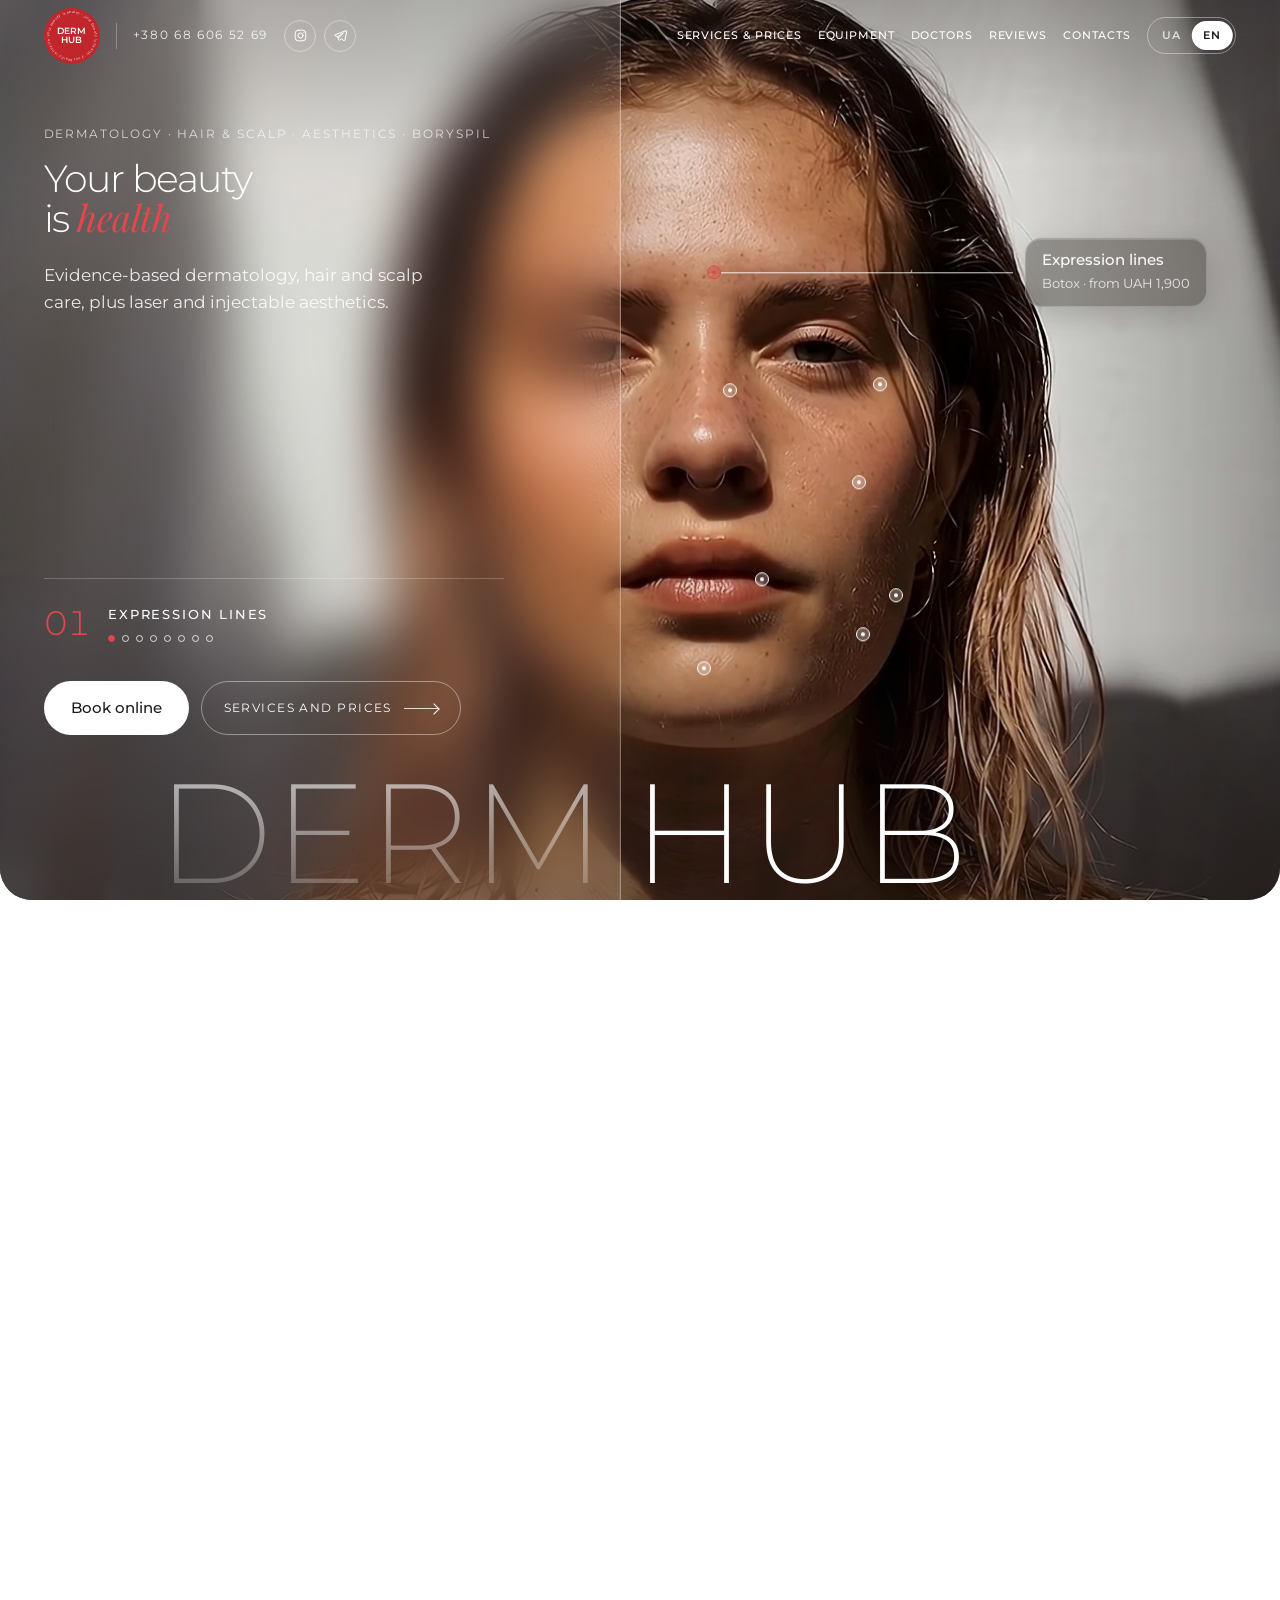
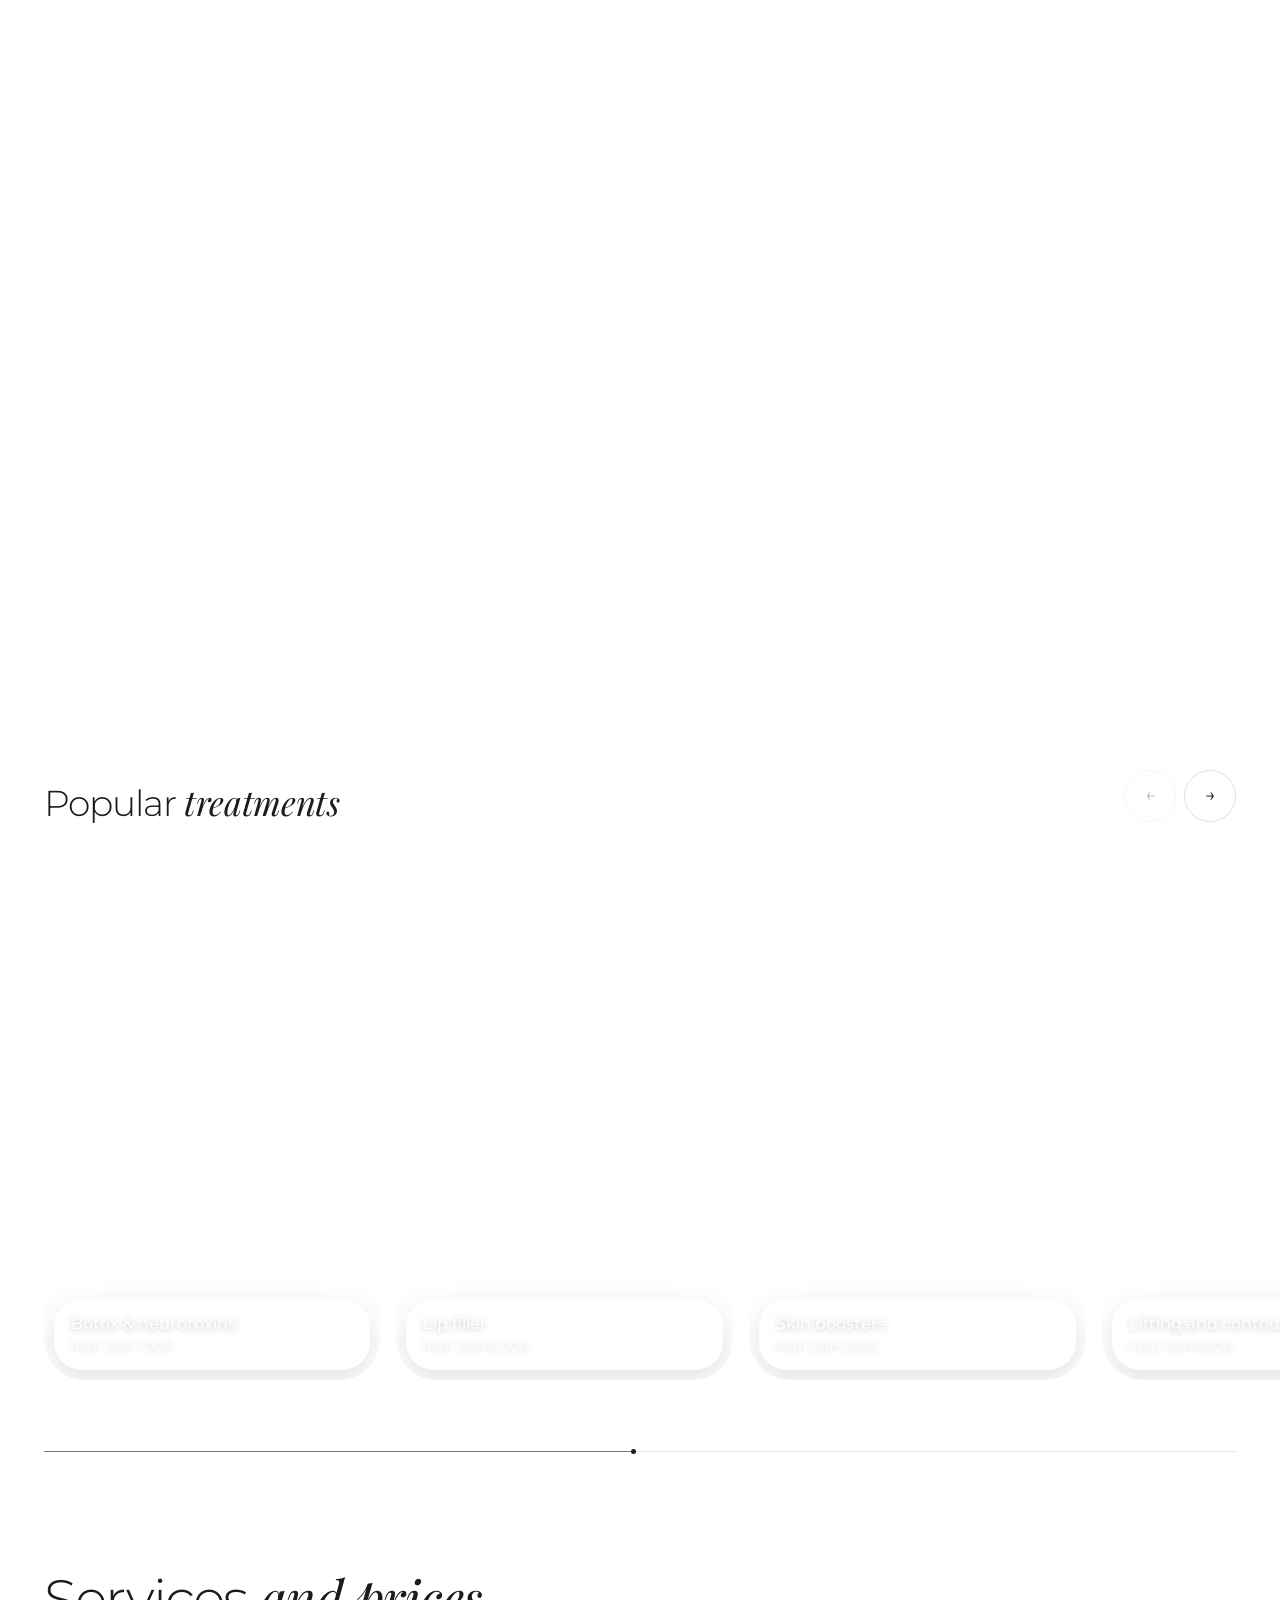
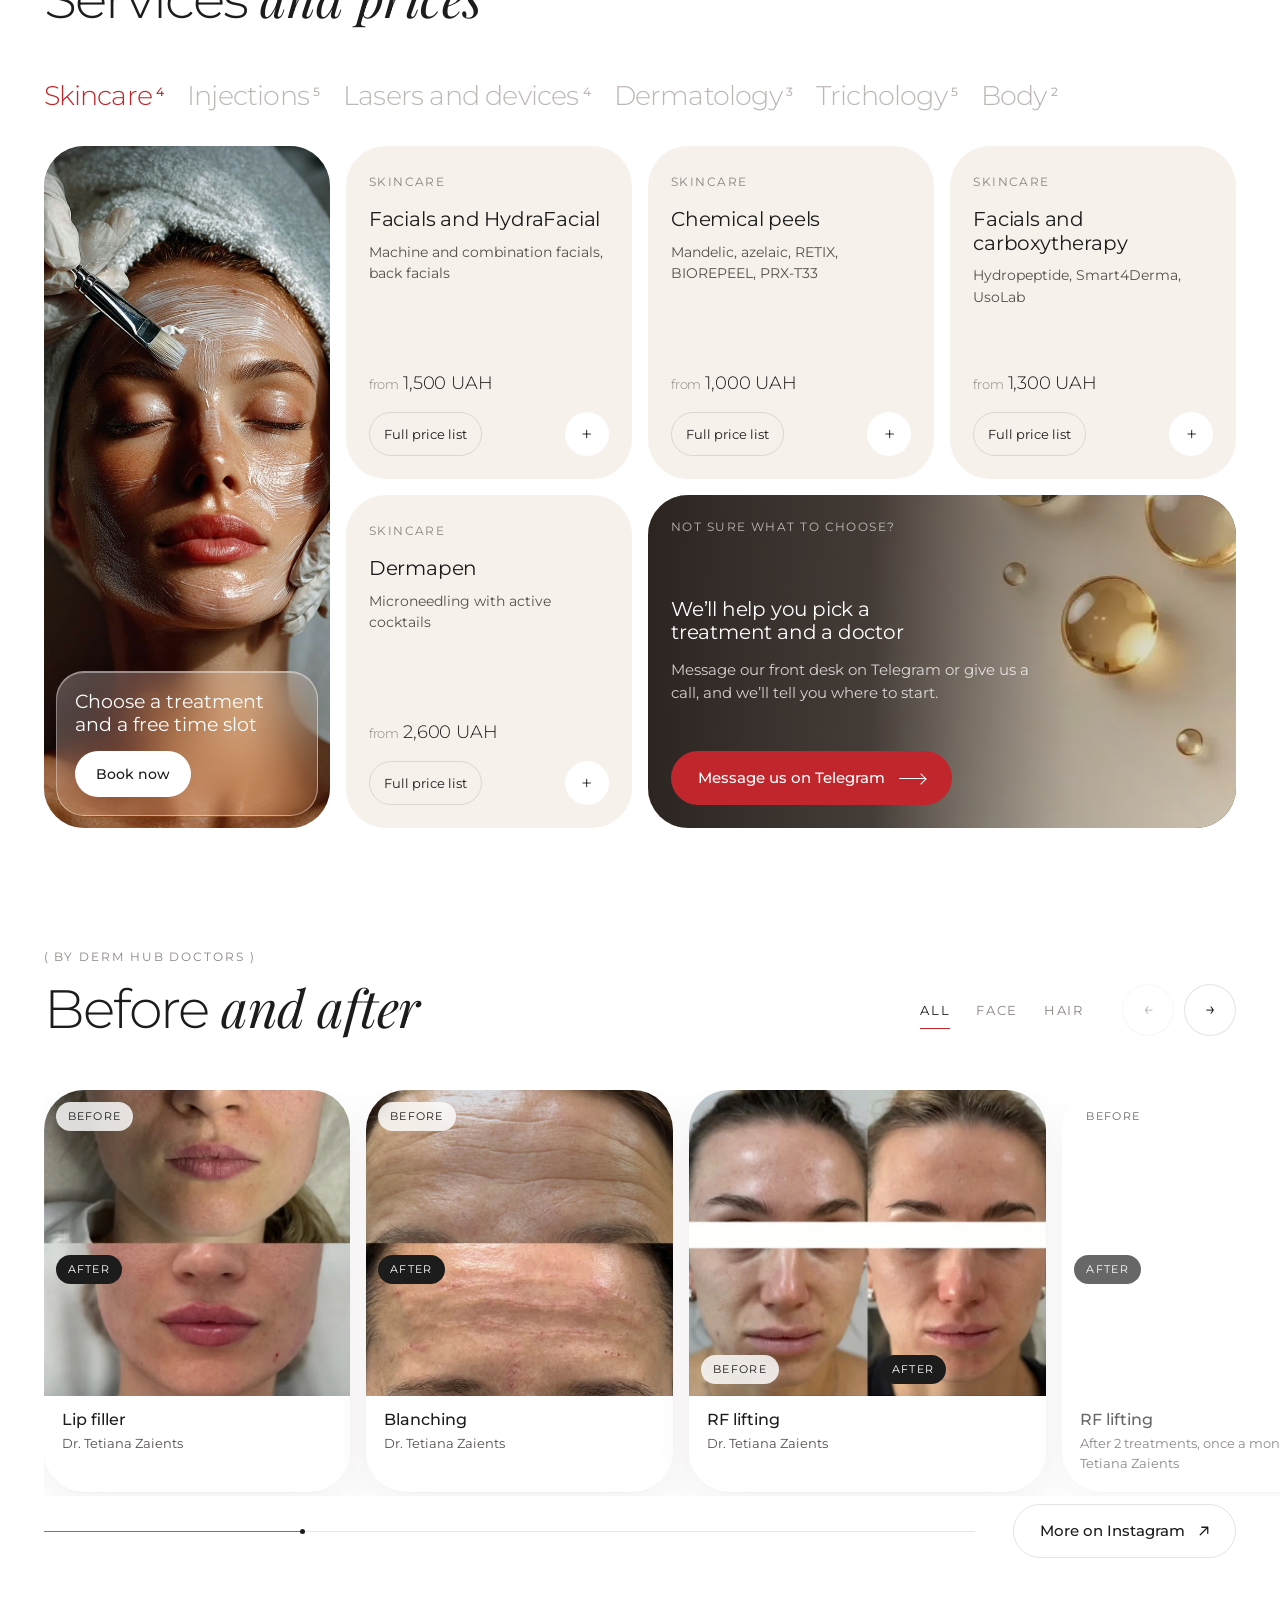
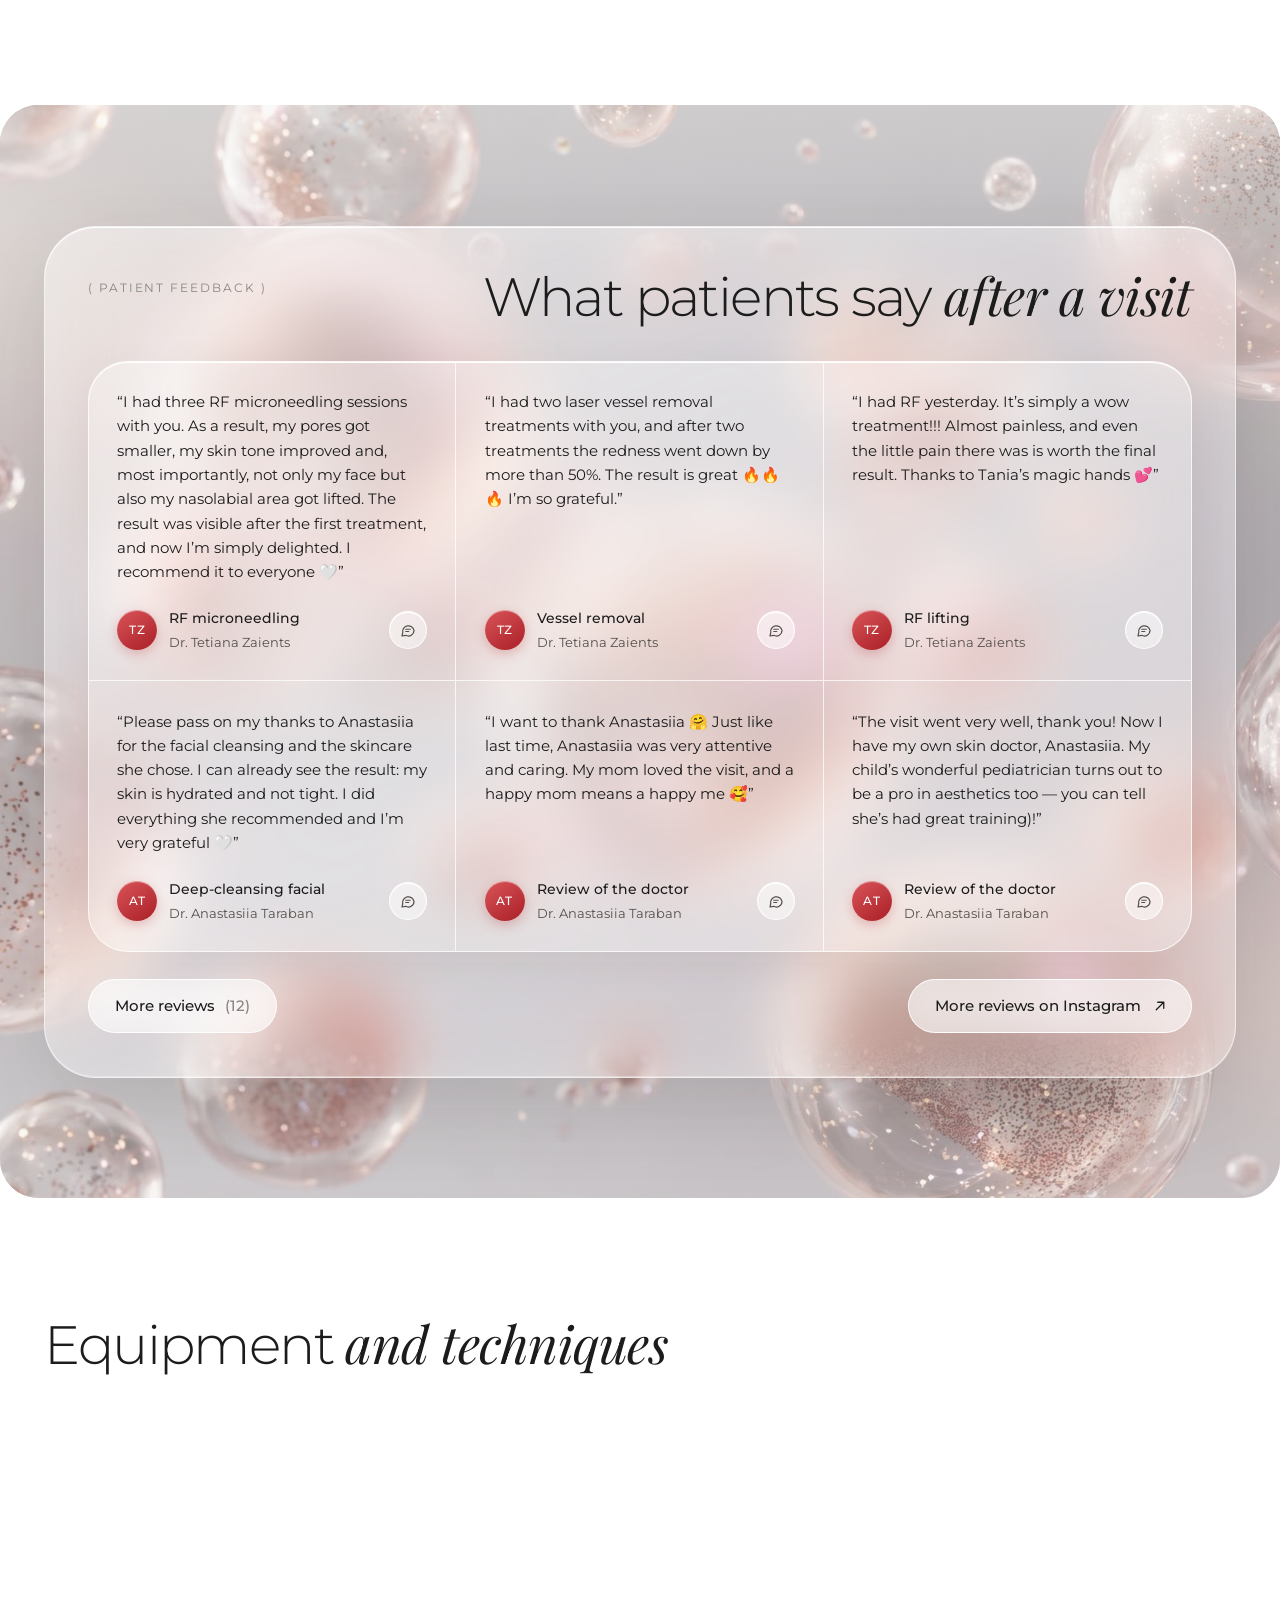
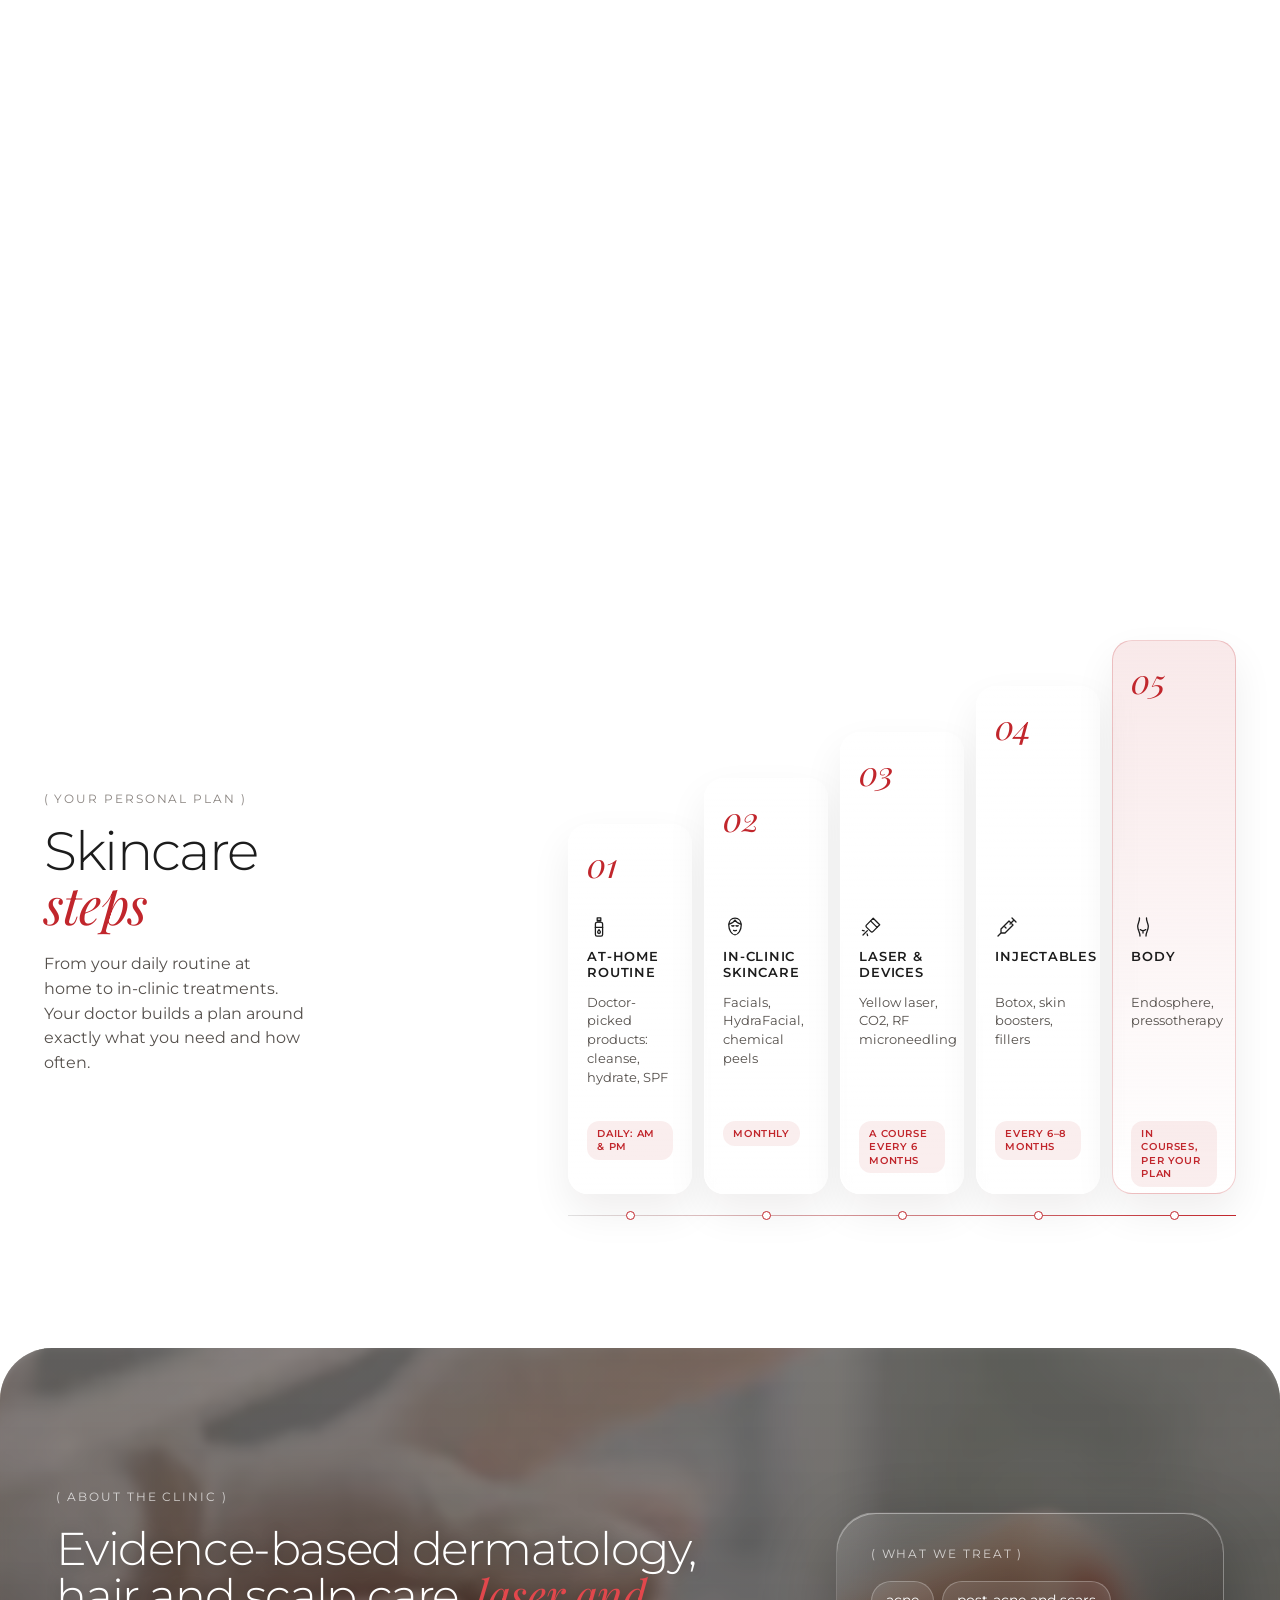
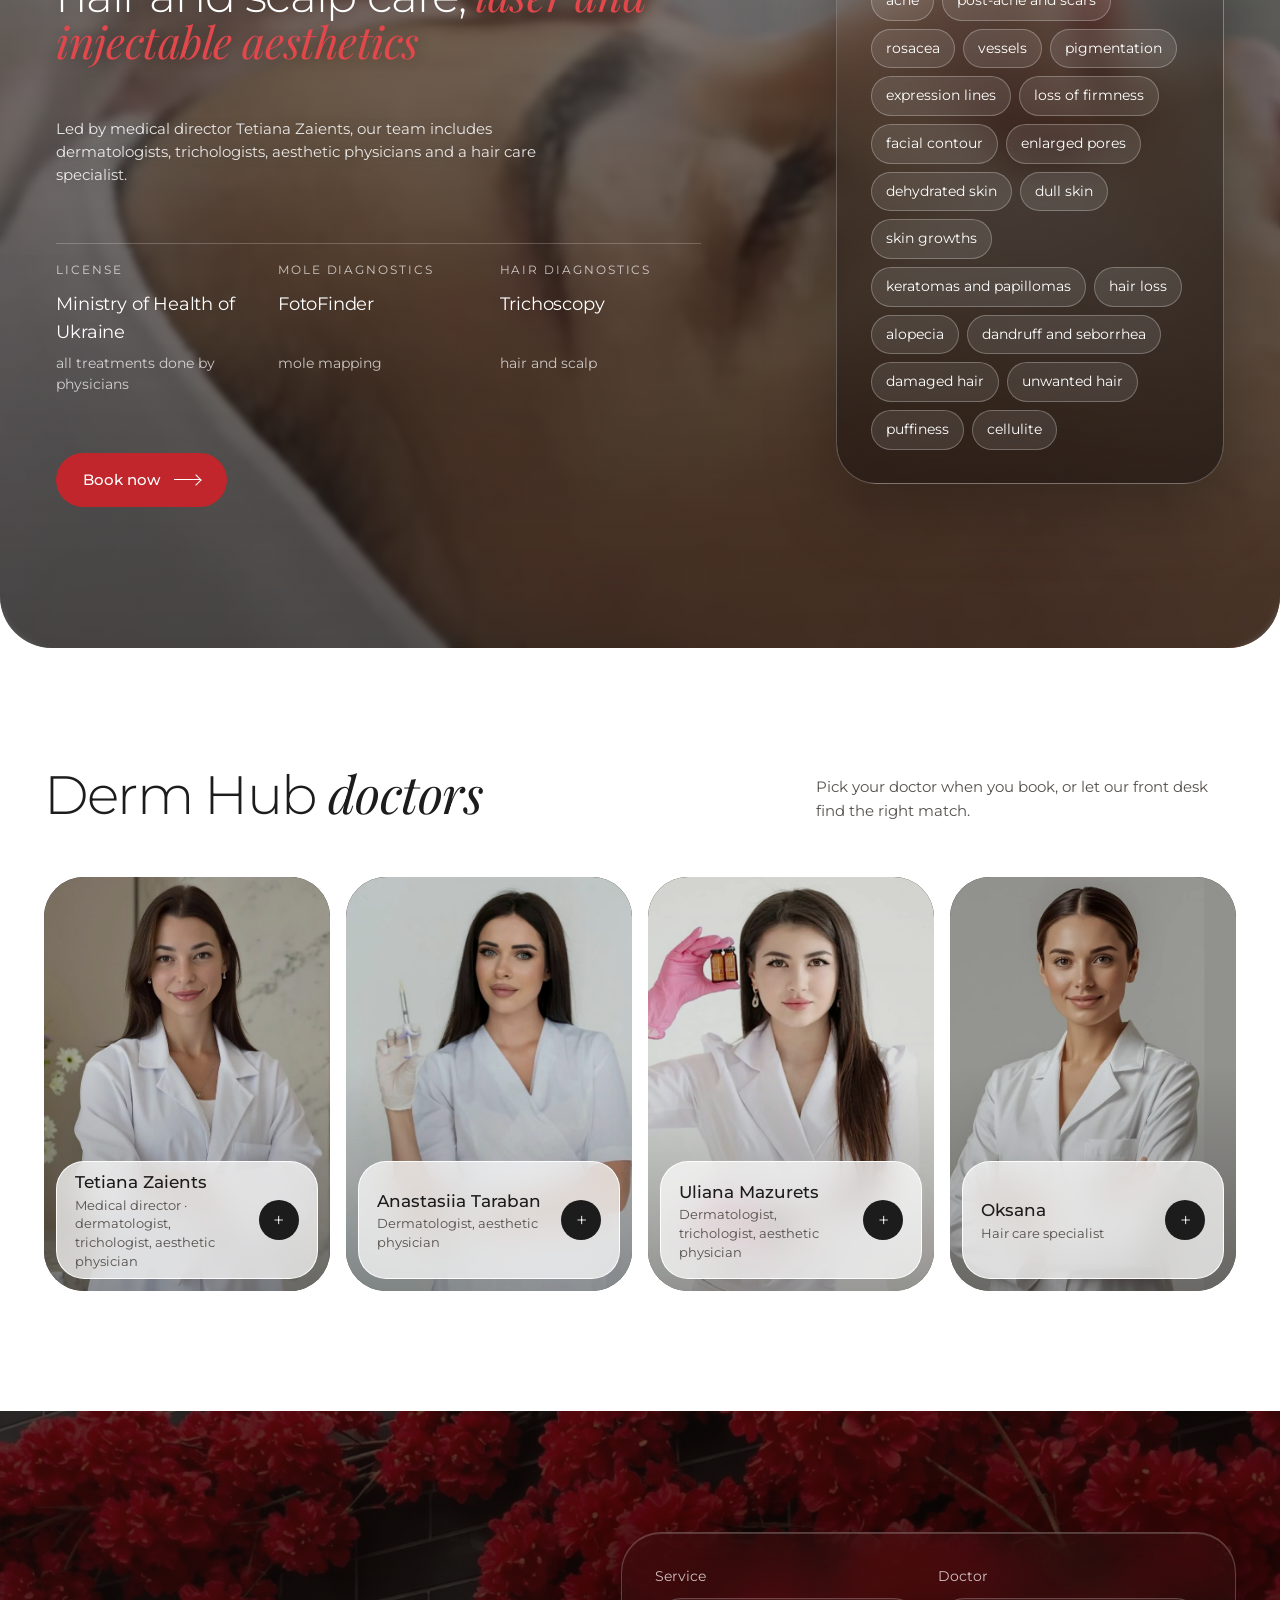
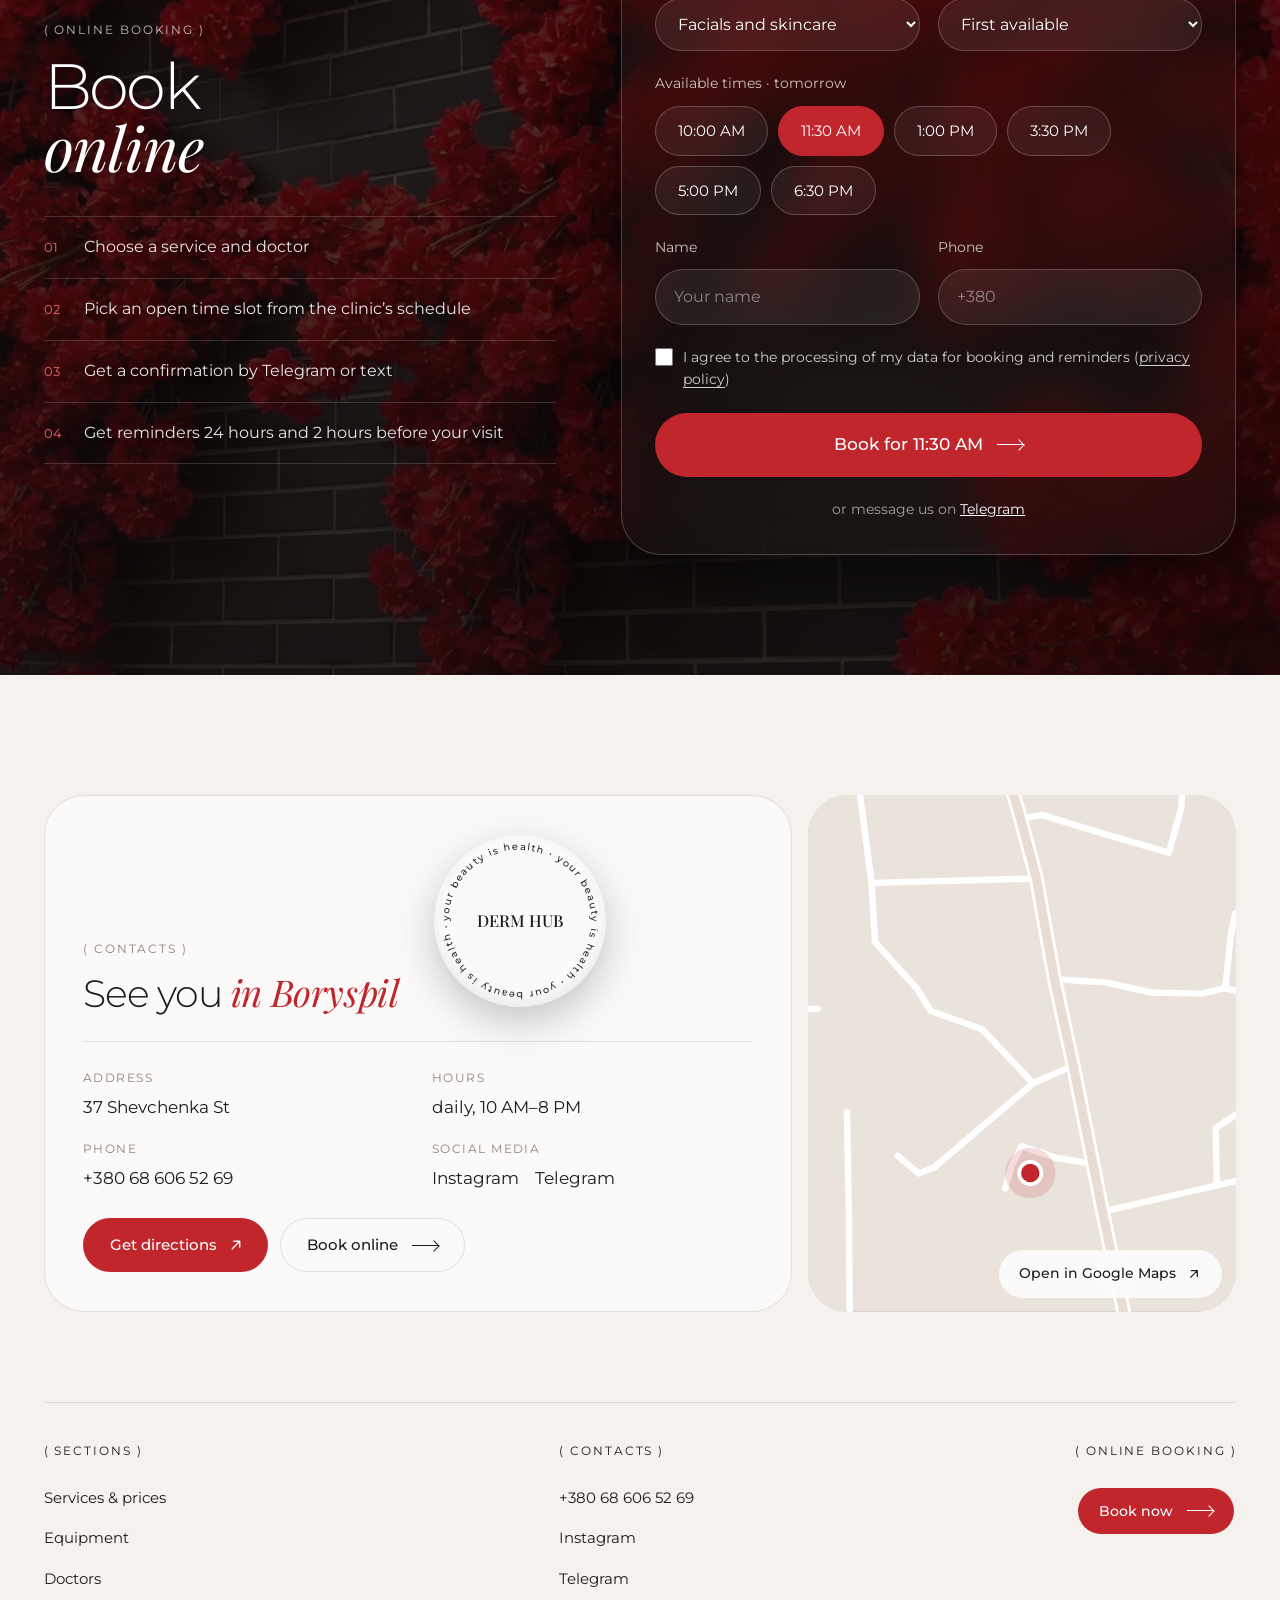
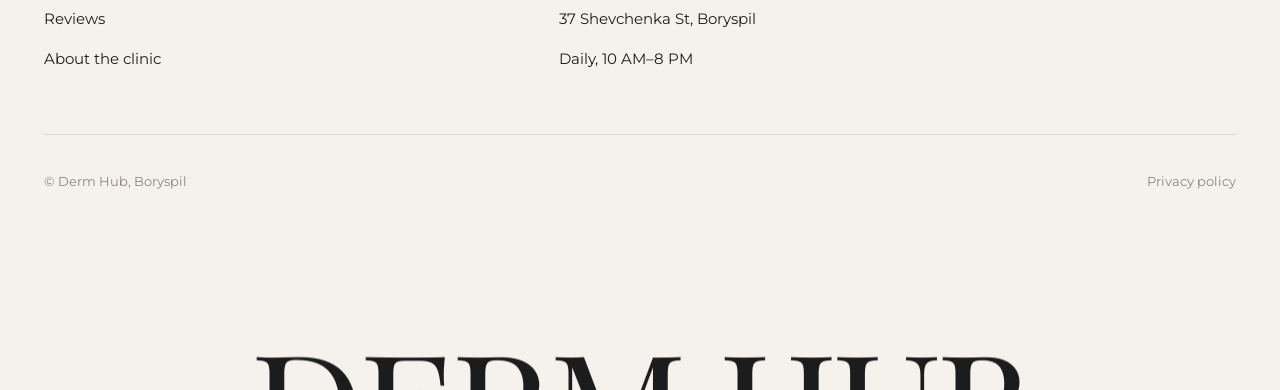
==== commit 4110e60c: "Mobile rail bars, care-plan/About spacing, booking blur; desktop care-plan gap Co-Authored-By: Claud" ====
--- a/en.html
+++ b/en.html
@@ -29,8 +29,8 @@
 <link rel="preconnect" href="https://fonts.googleapis.com">
 <link rel="preconnect" href="https://fonts.gstatic.com" crossorigin>
 <link href="https://fonts.googleapis.com/css2?family=Playfair+Display:ital,wght@0,400;0,500;0,600;1,400;1,500&family=Montserrat:wght@200;300;400;500;600&display=swap" rel="stylesheet">
-<link rel="stylesheet" href="css/redesign.css?v=181">
-<link rel="stylesheet" href="css/global.css?v=181">
+<link rel="stylesheet" href="css/redesign.css?v=184">
+<link rel="stylesheet" href="css/global.css?v=184">
 </head>
 <body>
 
@@ -388,7 +388,7 @@
 <a class="to-top" href="#top" aria-label="Back to top"><svg viewBox="0 0 24 24" aria-hidden="true"><path d="M12 19V5M5.5 11.5 12 5l6.5 6.5"/></svg></a>
 
 
-<script src="js/prices-en.js?v=181"></script>
-<script src="js/redesign.js?v=181"></script>
+<script src="js/prices-en.js?v=184"></script>
+<script src="js/redesign.js?v=184"></script>
 </body>
 </html>
--- a/css/global.css
+++ b/css/global.css
@@ -586,3 +586,24 @@
 /* десктоп: «Лікуємо» менш розмита; червоний акцент у «Про клініку» світліший — читається на відео (як у хіро) */
 @media (min-width:701px){.ab-glass.ab-treat{-webkit-backdrop-filter:blur(16px) saturate(115%);backdrop-filter:blur(16px) saturate(115%)}}
 .ab-main h2 .it{color:#E2474C}
+
+@media (max-width:700px){
+  /* лінії під каруселями: йдуть за пальцем без запізнення й не вилітають при пружинці iOS */
+  .rail-bar i,.team-bar i{transition:none;will-change:transform}
+}
+
+@media (max-width:700px){
+  /* план догляду: зверху такий самий відступ, як знизу (112px); більше повітря під заголовком */
+  #care-plan .ab-pyr{margin-top:68px}
+  #care-plan .cpa{margin-top:64px}
+  /* про клініку: м'якший перехід затемнення, більше повітря під кнопкою */
+  .ab-stage::before{-webkit-mask-image:linear-gradient(180deg,transparent 34vw,rgba(0,0,0,.3) 50vw,rgba(0,0,0,.66) 64vw,#000 82vw);mask-image:linear-gradient(180deg,transparent 34vw,rgba(0,0,0,.3) 50vw,rgba(0,0,0,.66) 64vw,#000 82vw);background:linear-gradient(180deg,rgba(43,37,35,0) 0,rgba(43,37,35,0) 34vw,rgba(43,37,35,.1) 48vw,rgba(43,37,35,.32) 62vw,rgba(43,37,35,.58) 78vw,rgba(43,37,35,.8) 94vw,#2b2523 116vw)}
+  .ab-main{padding-bottom:46px}
+  /* форма запису: скло розмите одразу (прозорість батька вимикала blur до кінця появи) */
+  .book-stage.reveal{opacity:1}
+}
+
+@media (min-width:701px){
+  /* план догляду: прибрали зайвий відступ над сходинками */
+  section#care-plan>.ab-pyr{margin-top:0}
+}
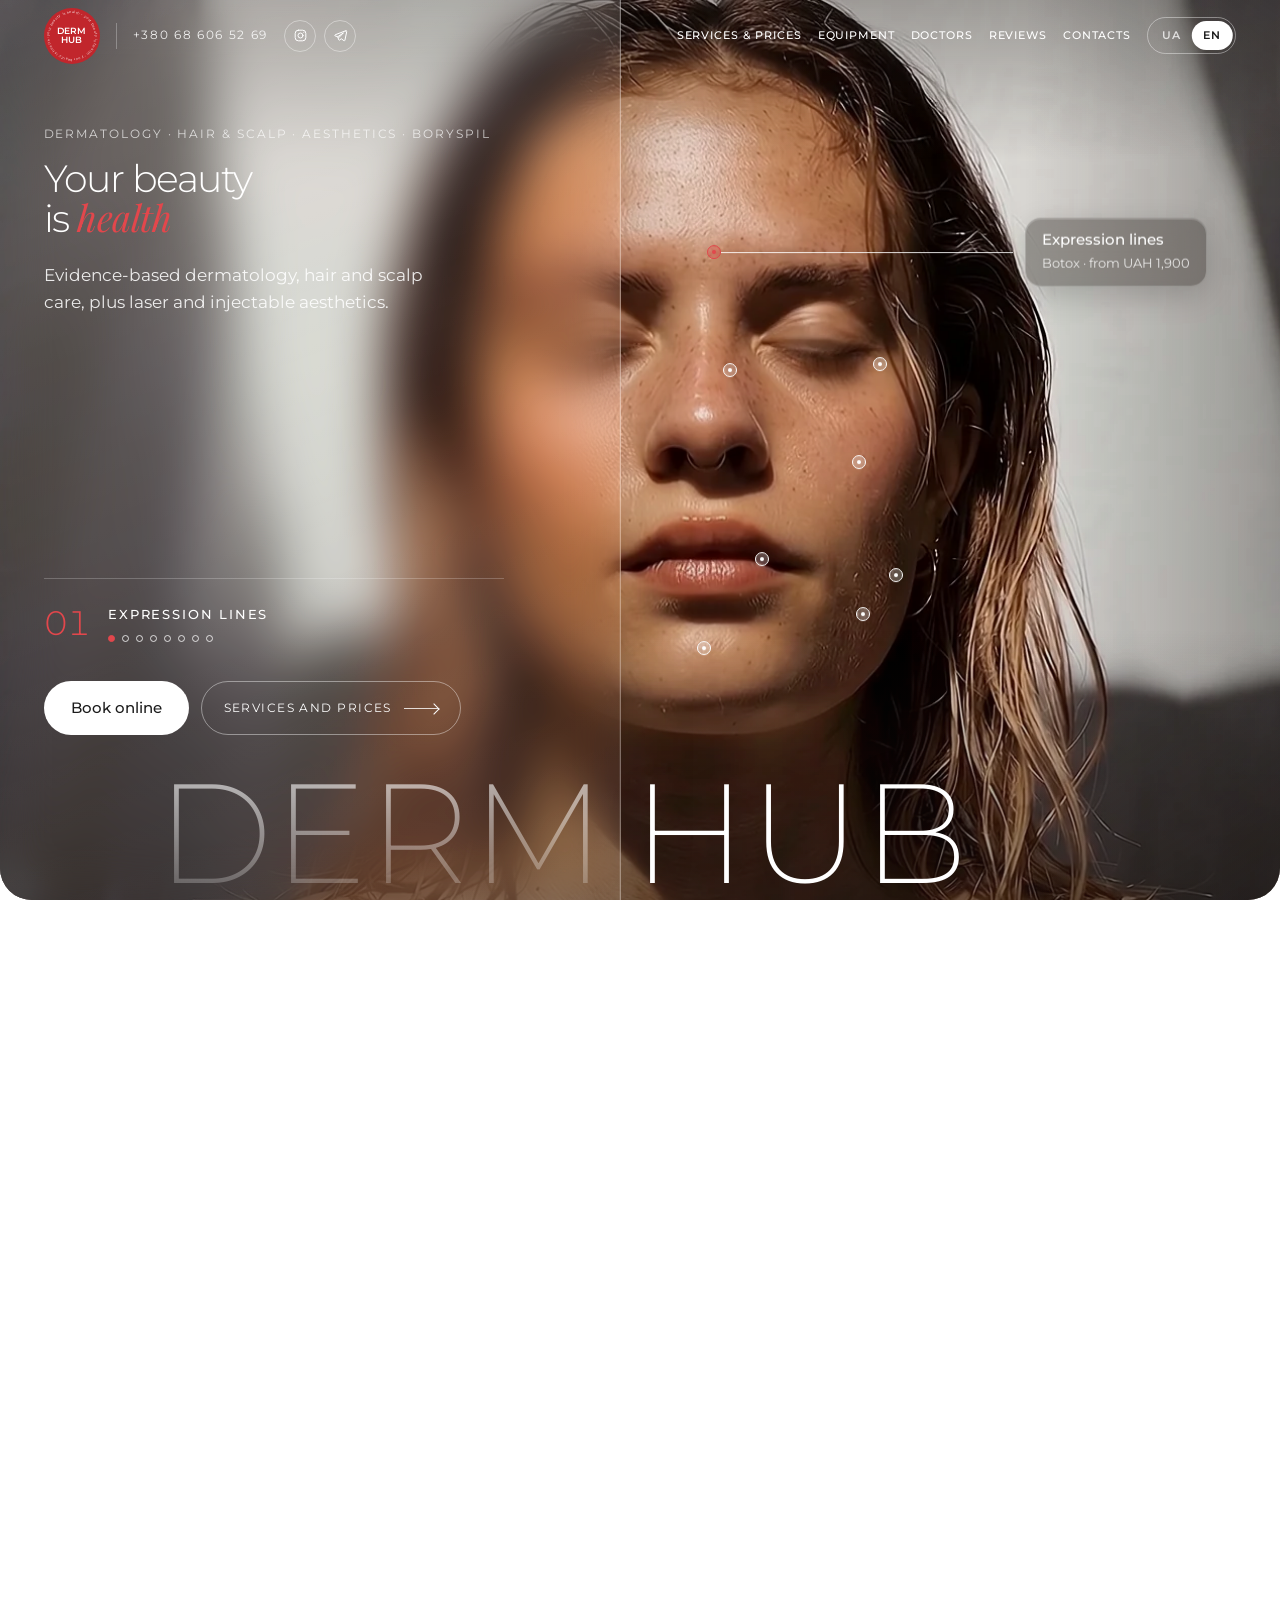
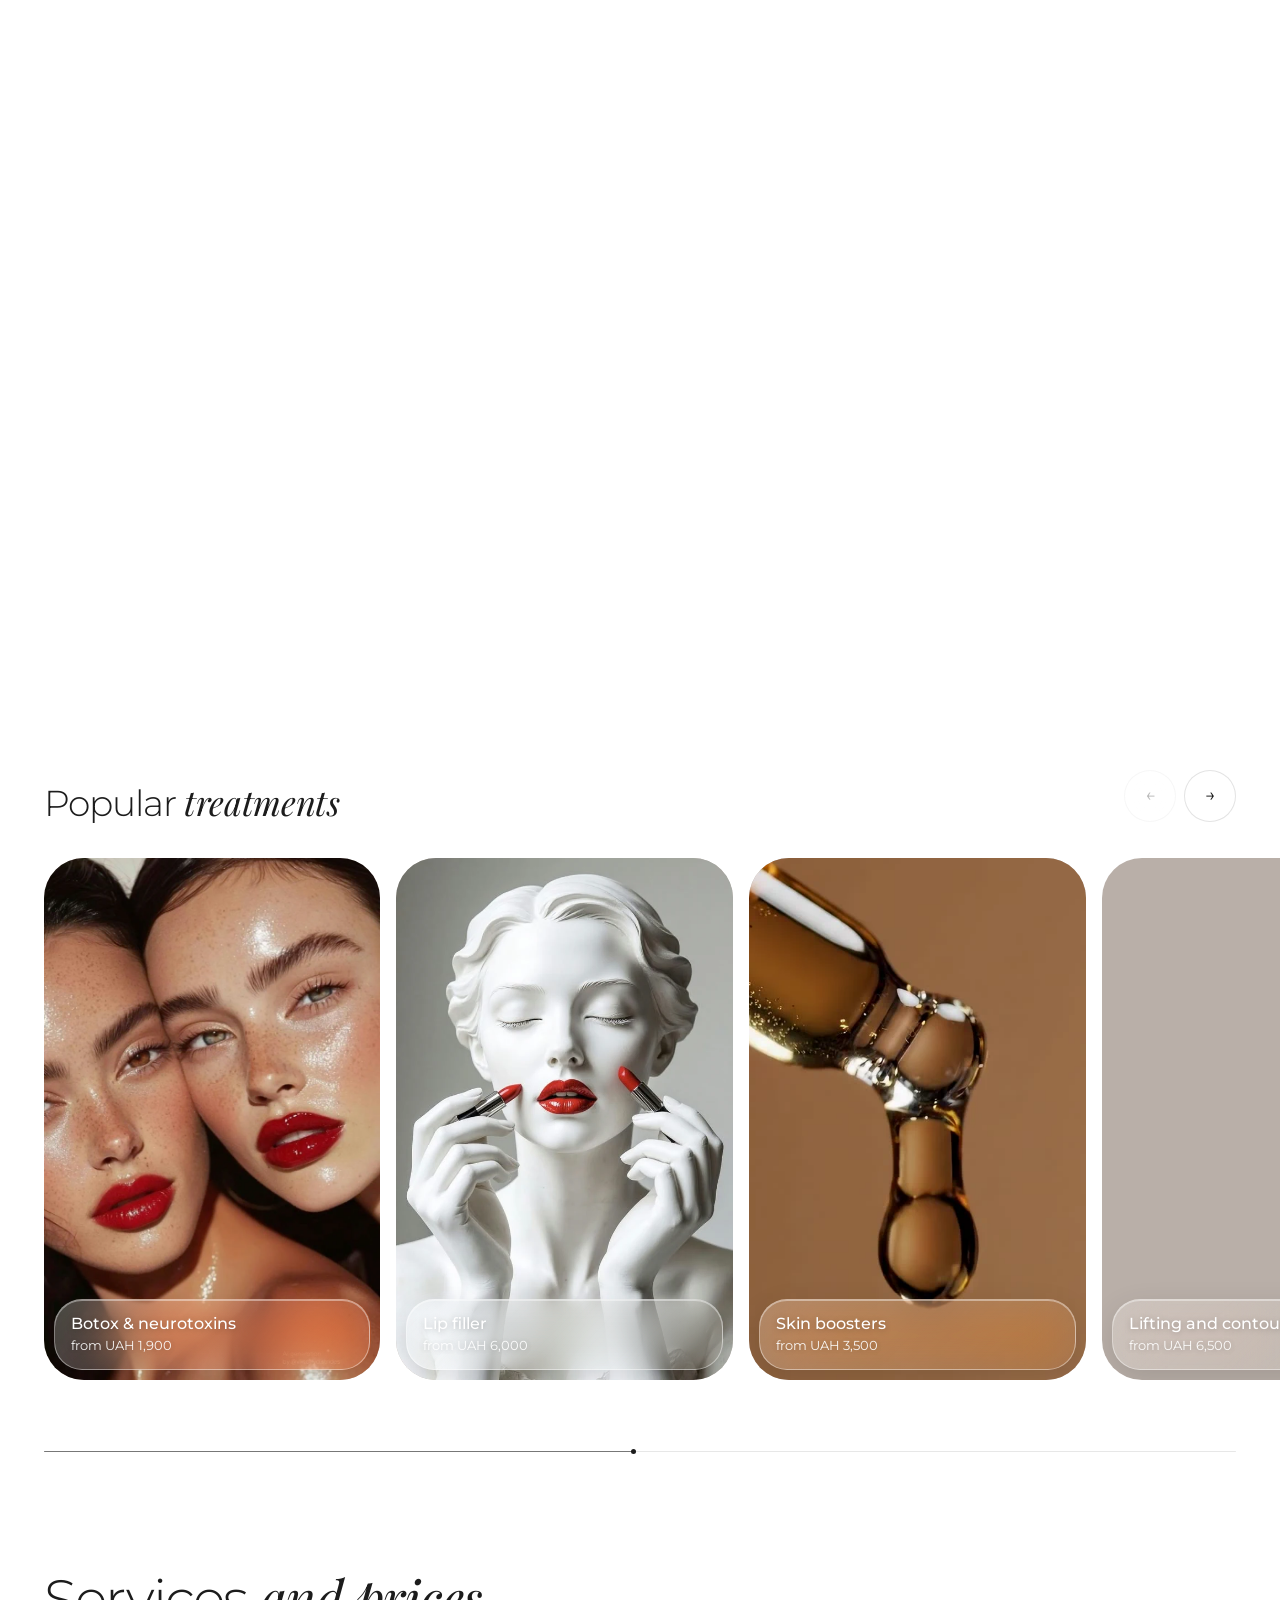
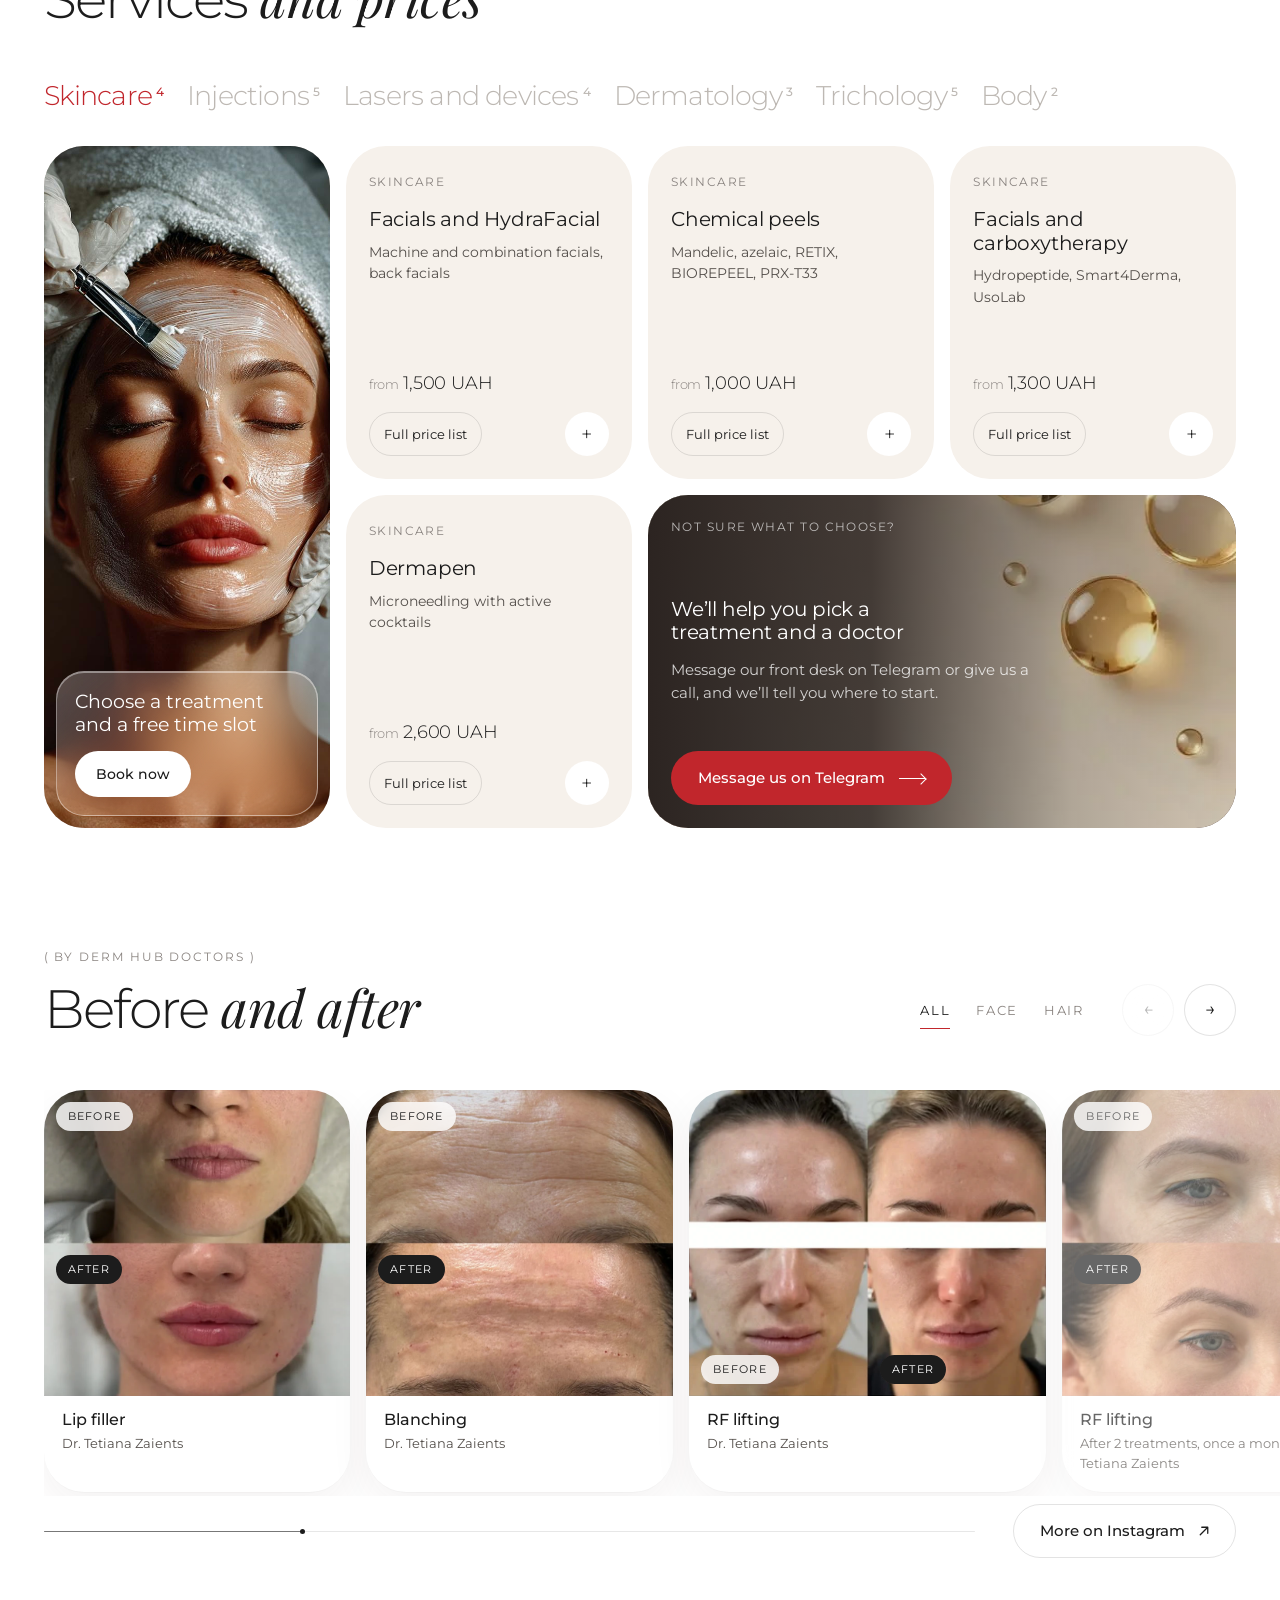
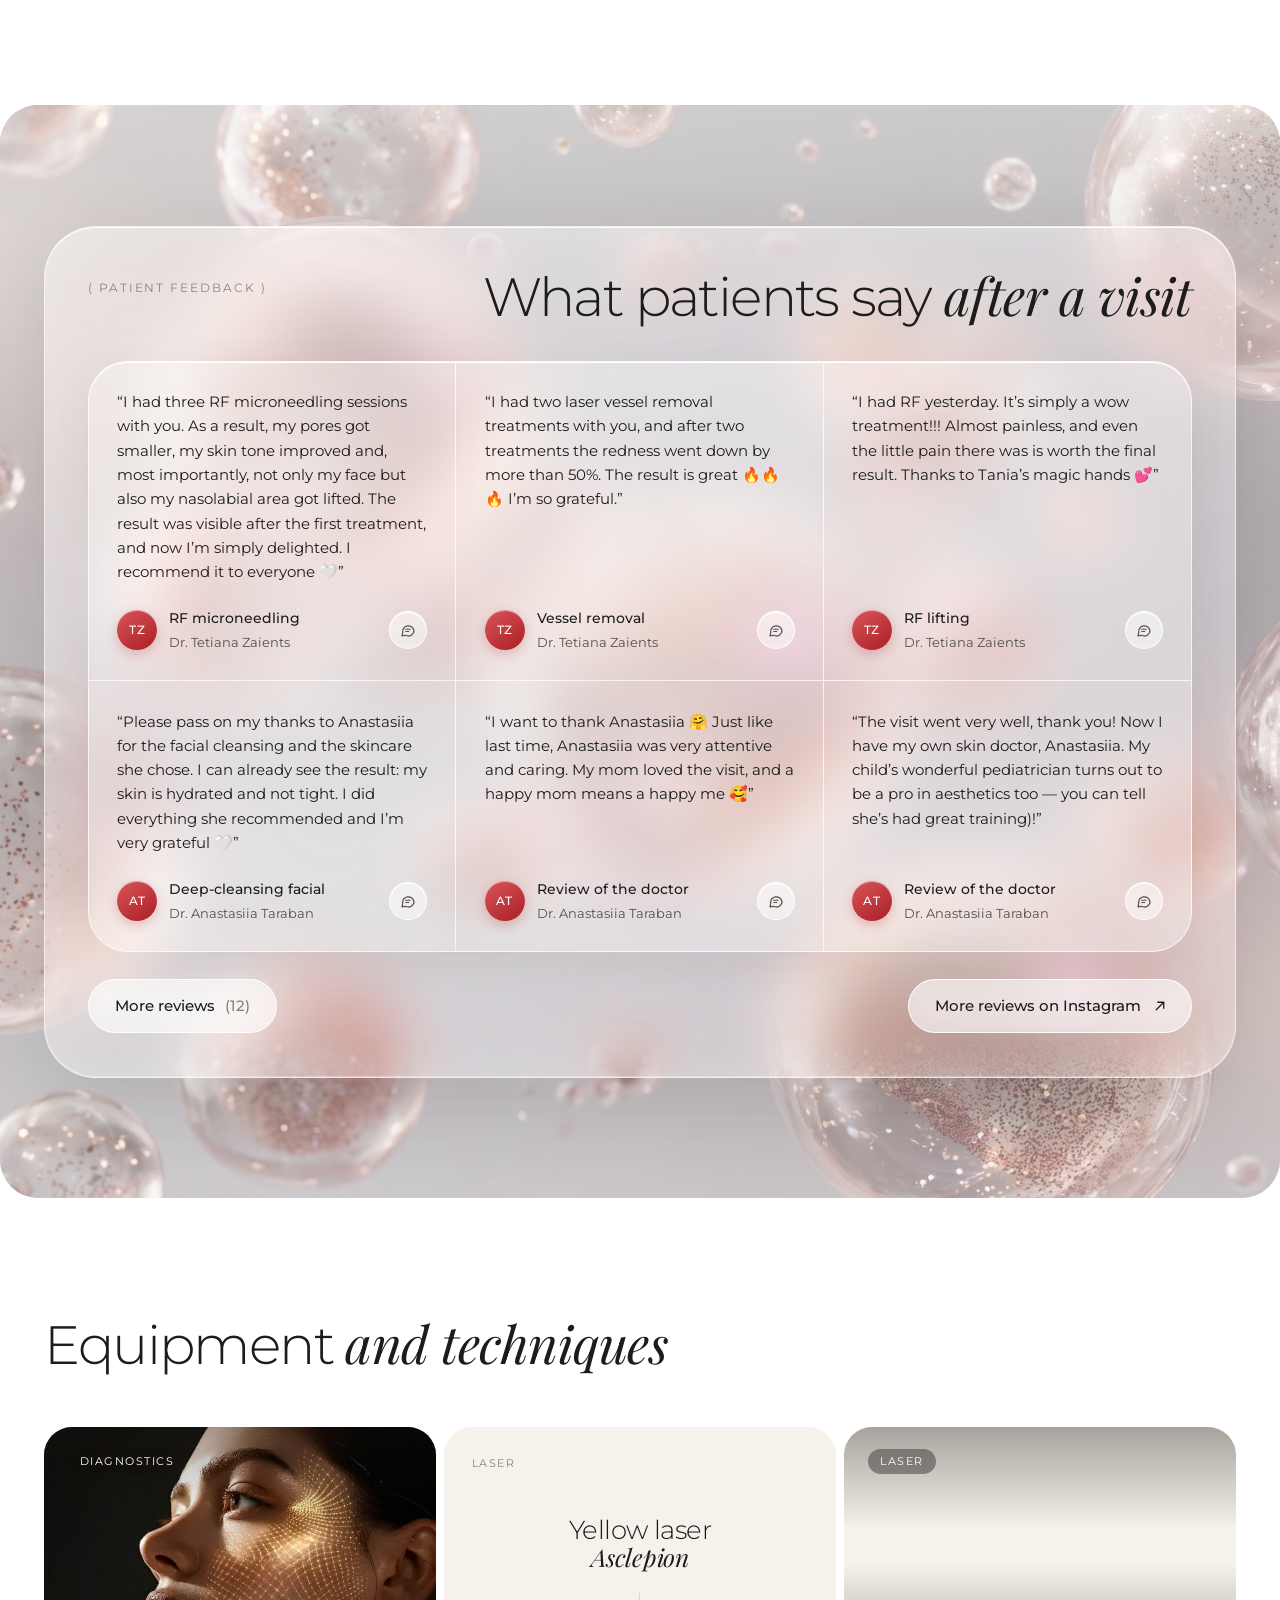
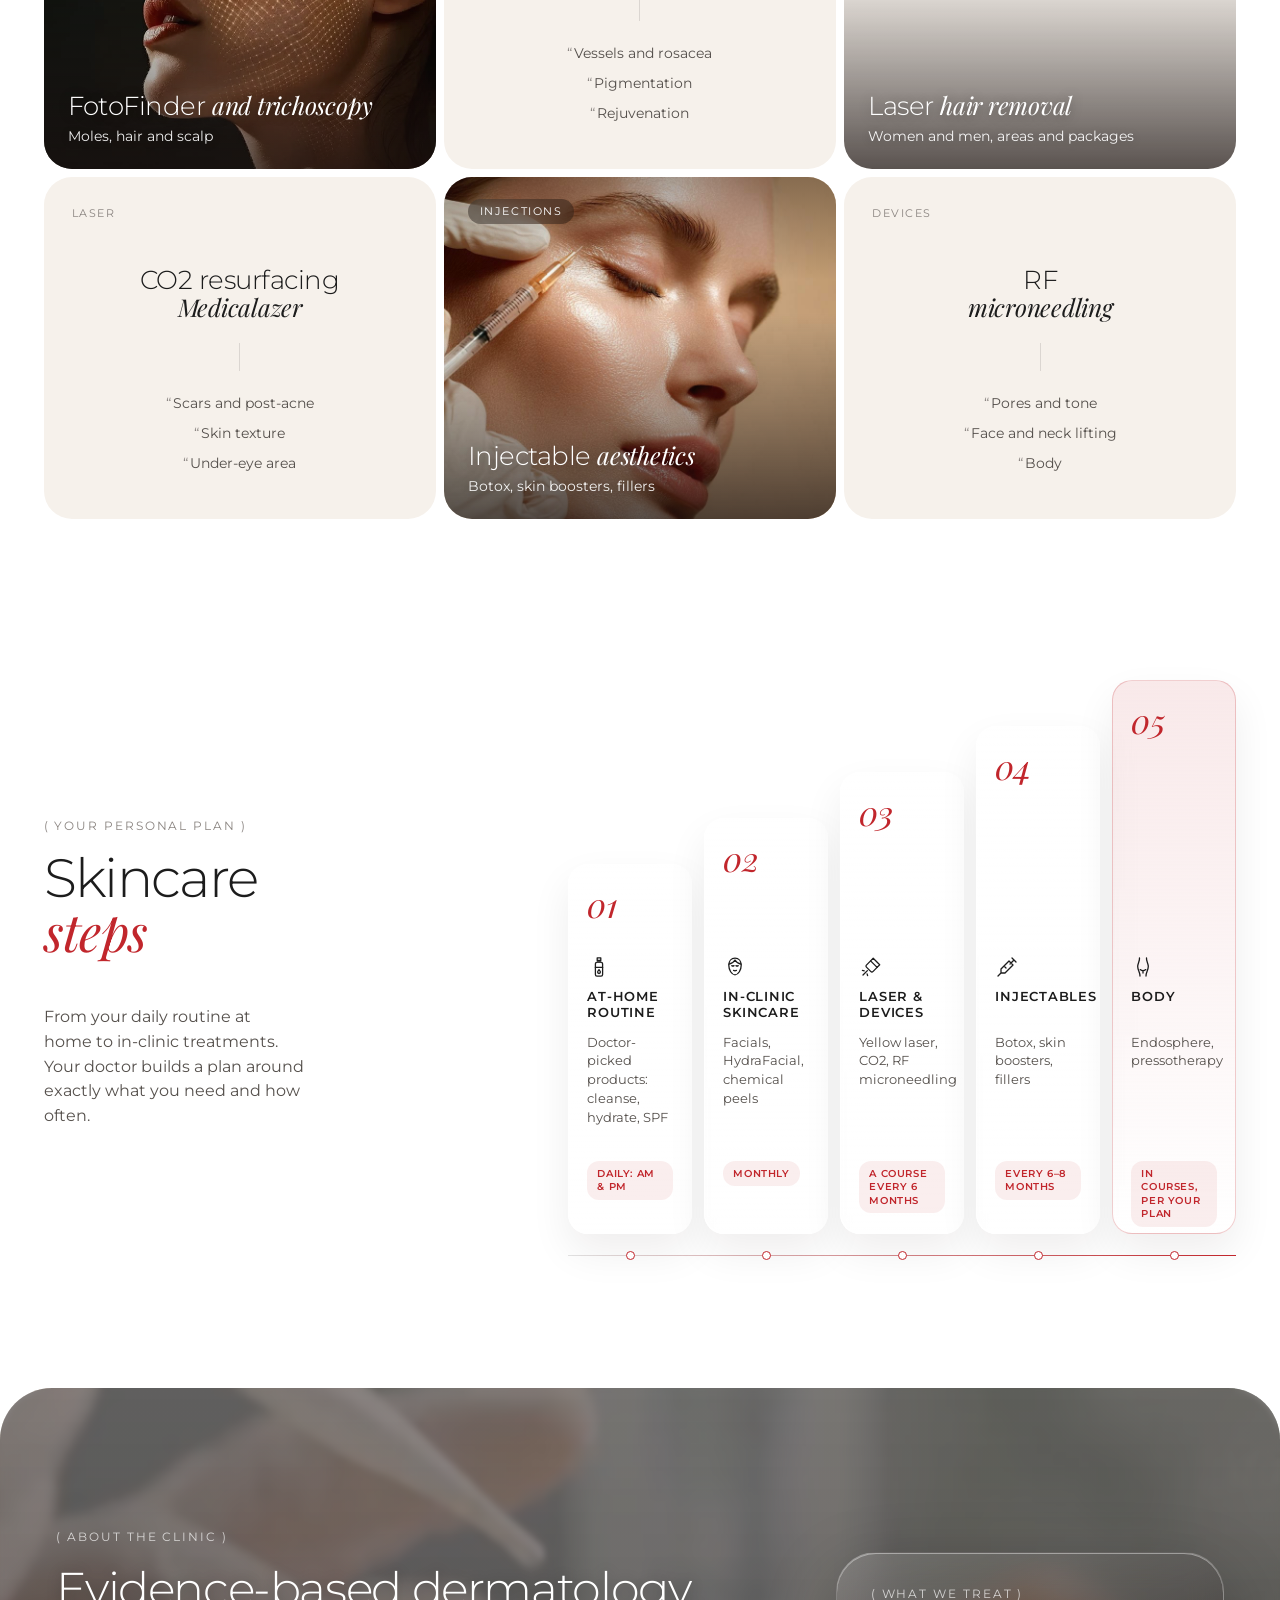
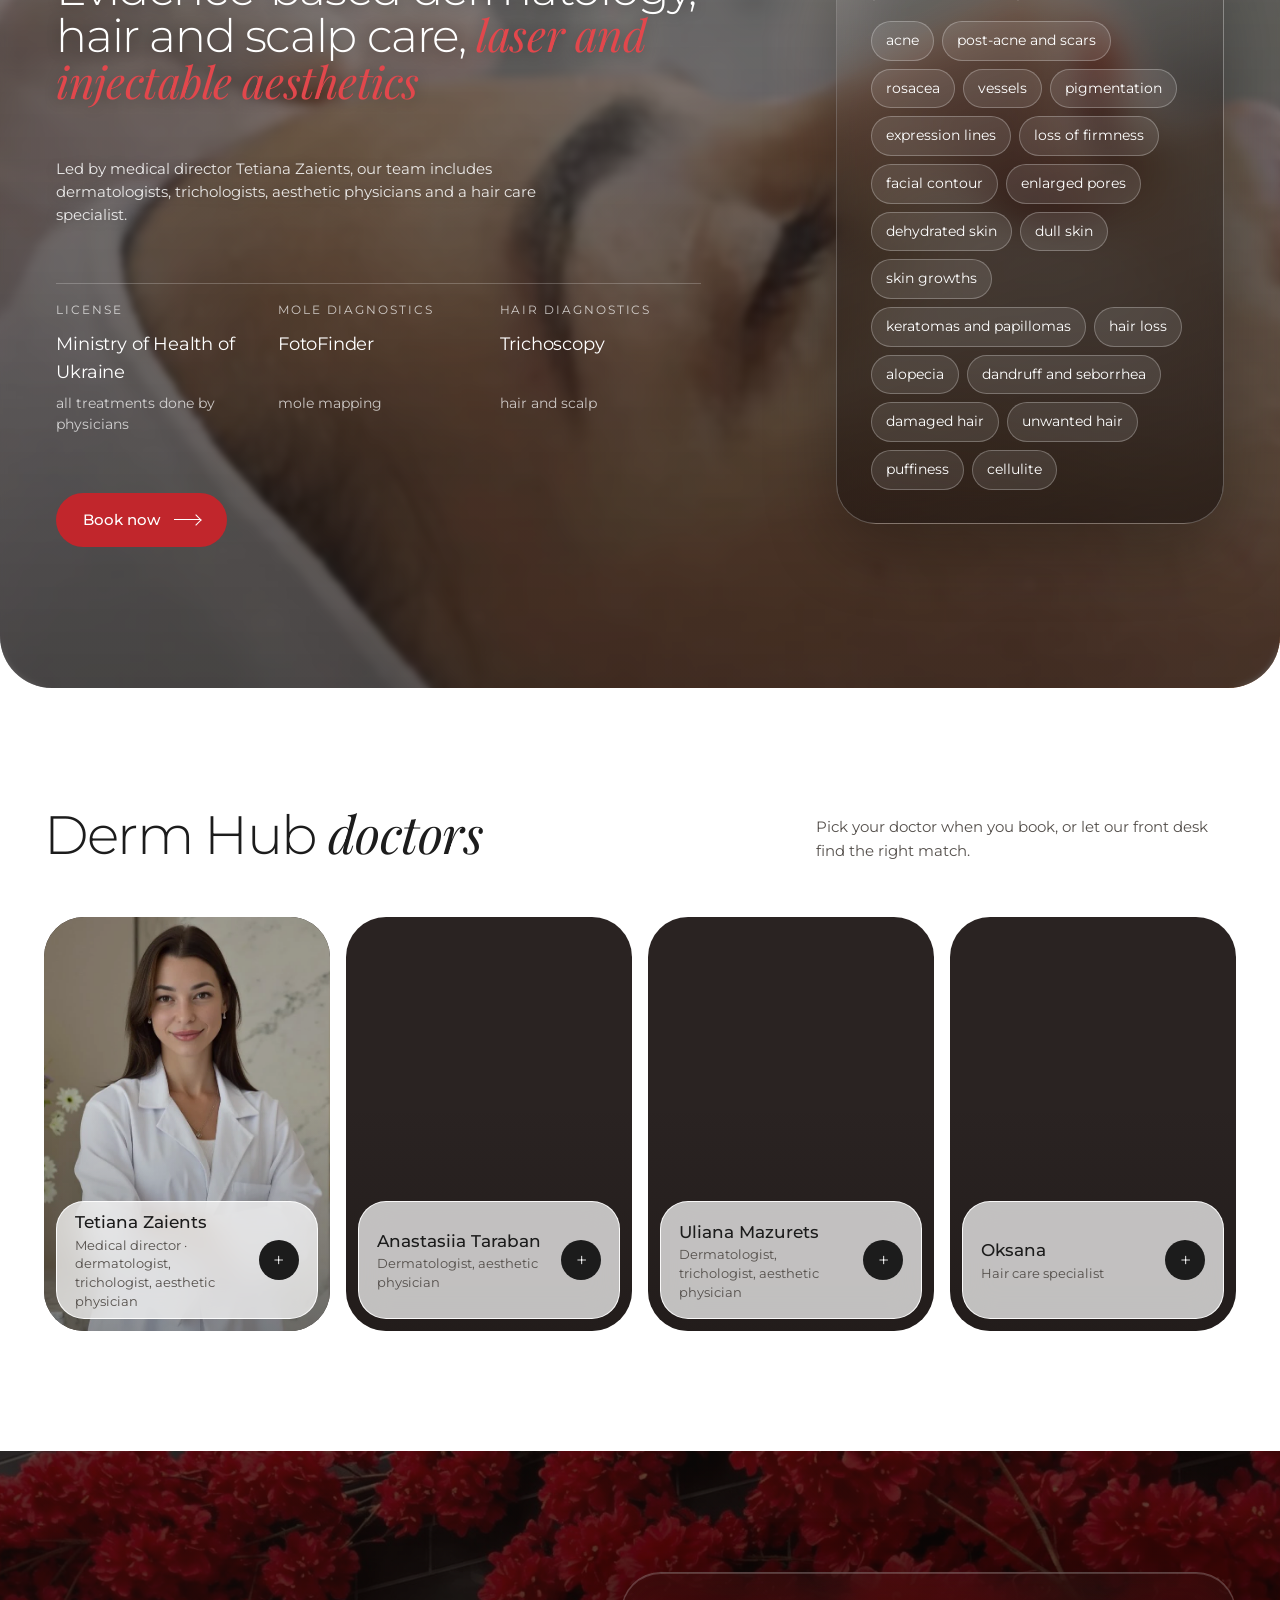
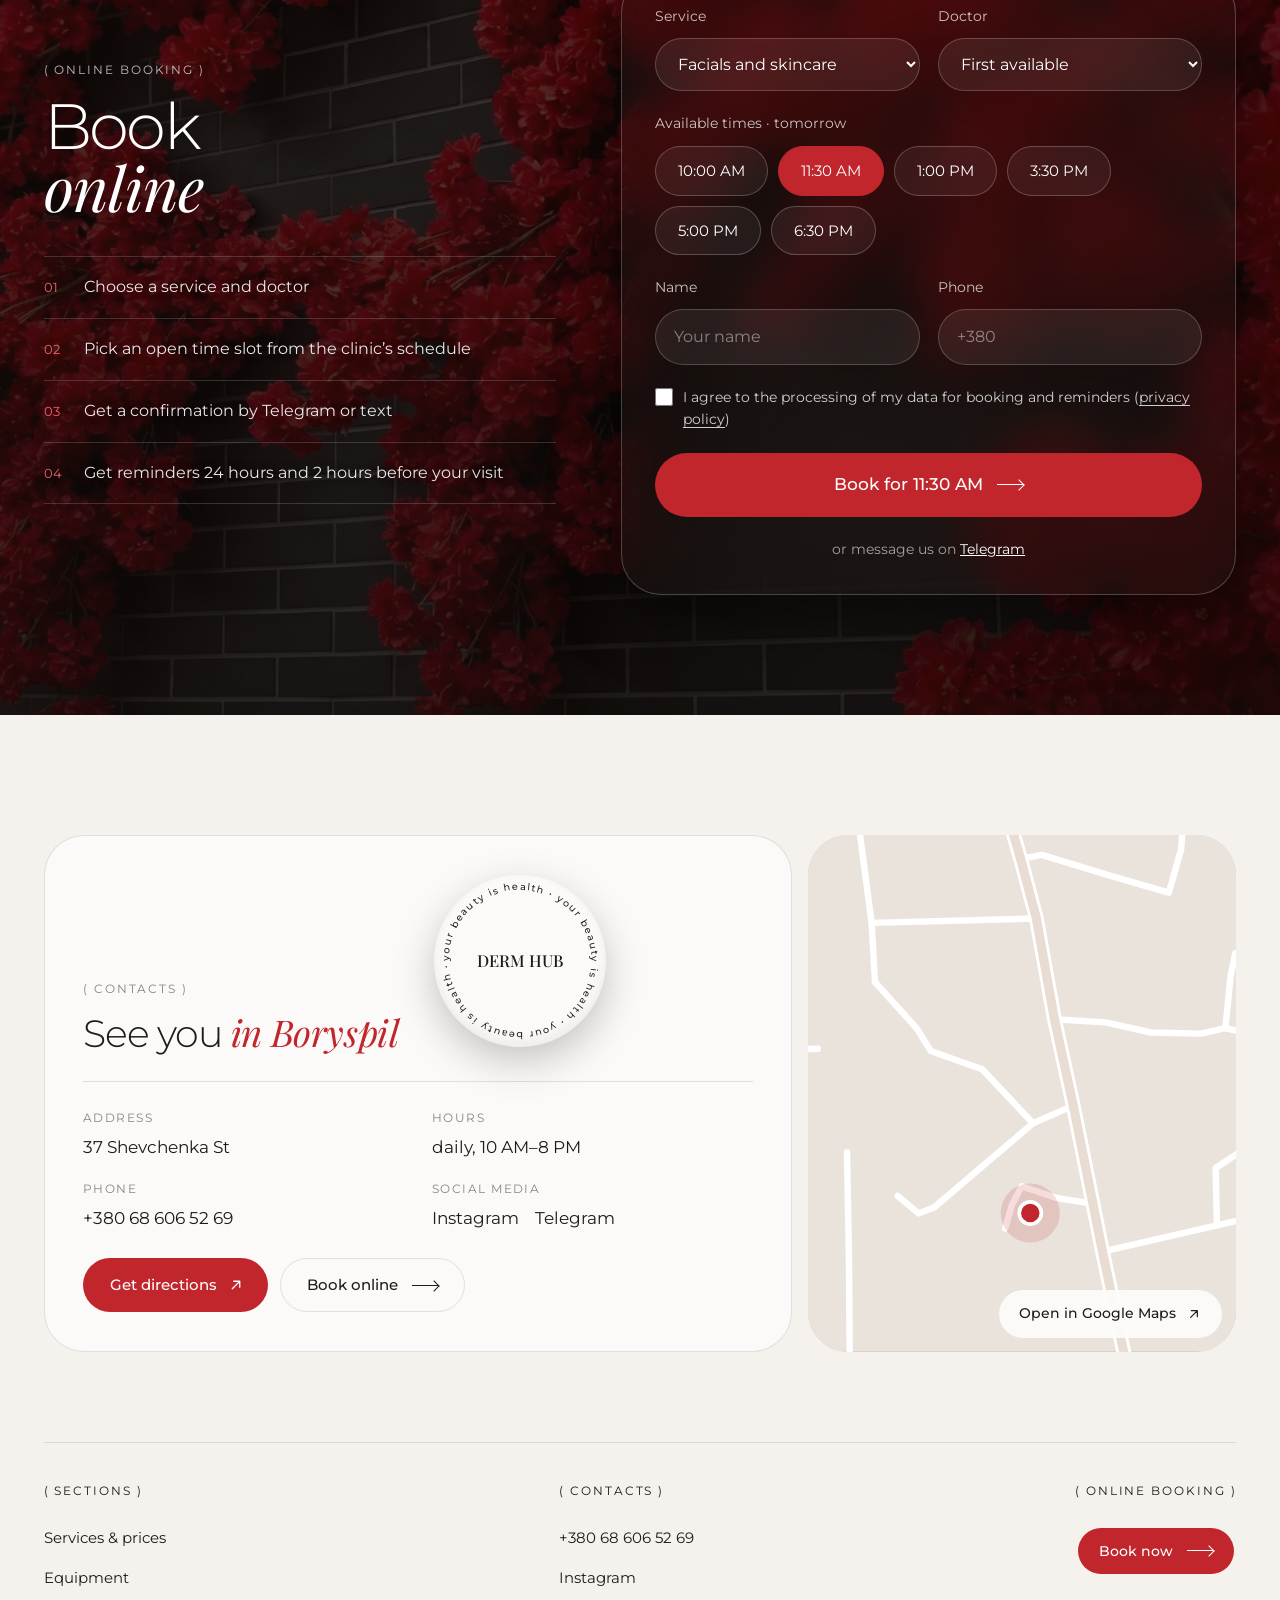
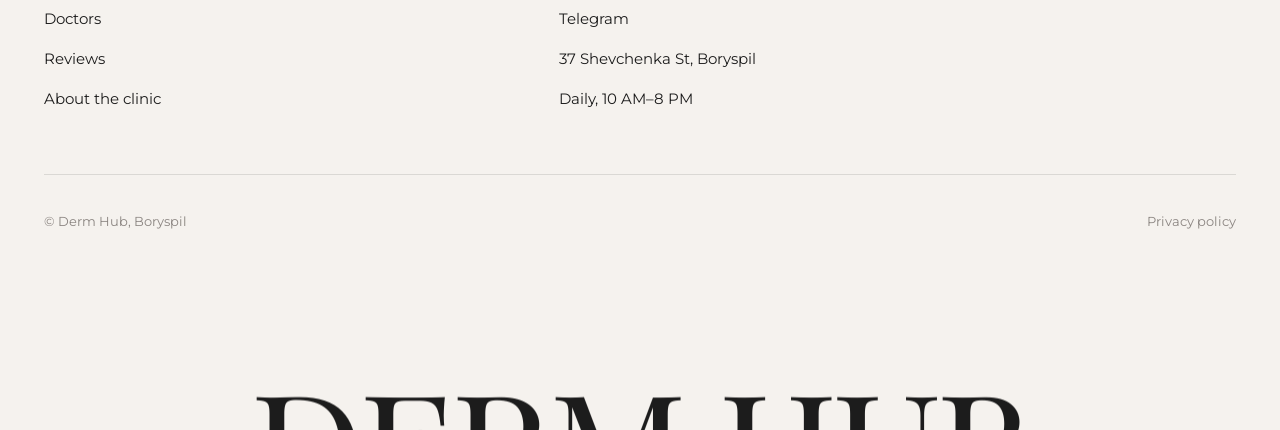
==== commit 70cfe039: "Care-plan spacing, shorter OG titles, EN tab title Co-Authored-By: Claude Opus 5.5 <noreply@anthropi" ====
--- a/en.html
+++ b/en.html
@@ -3,7 +3,7 @@
 <head>
 <meta charset="utf-8">
 <meta name="viewport" content="width=device-width,initial-scale=1">
-<title>Derm Hub — дерматологія і косметологія у Борисполі</title>
+<title>Derm Hub — dermatology & aesthetics in Boryspil</title>
 <link rel="icon" href="favicon.ico" sizes="48x48">
 <link rel="icon" type="image/png" sizes="32x32" href="img/favicon-32.png?v=1">
 <link rel="icon" type="image/png" sizes="192x192" href="img/favicon-192.png?v=1">
@@ -18,8 +18,8 @@
 <meta property="og:type" content="website">
 <meta property="og:locale" content="en_US">
 <meta property="og:site_name" content="Derm Hub">
-<meta property="og:title" content="Derm Hub — medical clinic: dermatology, trichology &amp; aesthetics in Boryspil">
-<meta property="og:description" content="Evidence-based dermatology, hair and scalp care, laser and injectable treatments. Transparent prices and online booking.">
+<meta property="og:title" content="Derm Hub — dermatology, trichology &amp; aesthetics">
+<meta property="og:description" content="Medical clinic in Boryspil: evidence-based dermatology, hair and scalp care, laser and injectable treatments. Transparent prices and online booking.">
 <meta property="og:url" content="https://derm-hub-clinic.vercel.app/en.html">
 <meta property="og:image" content="https://derm-hub-clinic.vercel.app/img/og-en.jpg?v=2">
 <meta property="og:image:width" content="1200"><meta property="og:image:height" content="630">
@@ -29,8 +29,8 @@
 <link rel="preconnect" href="https://fonts.googleapis.com">
 <link rel="preconnect" href="https://fonts.gstatic.com" crossorigin>
 <link href="https://fonts.googleapis.com/css2?family=Playfair+Display:ital,wght@0,400;0,500;0,600;1,400;1,500&family=Montserrat:wght@200;300;400;500;600&display=swap" rel="stylesheet">
-<link rel="stylesheet" href="css/redesign.css?v=184">
-<link rel="stylesheet" href="css/global.css?v=184">
+<link rel="stylesheet" href="css/redesign.css?v=186">
+<link rel="stylesheet" href="css/global.css?v=186">
 </head>
 <body>
 
@@ -388,7 +388,7 @@
 <a class="to-top" href="#top" aria-label="Back to top"><svg viewBox="0 0 24 24" aria-hidden="true"><path d="M12 19V5M5.5 11.5 12 5l6.5 6.5"/></svg></a>
 
 
-<script src="js/prices-en.js?v=184"></script>
-<script src="js/redesign.js?v=184"></script>
+<script src="js/prices-en.js?v=186"></script>
+<script src="js/redesign.js?v=186"></script>
 </body>
 </html>
--- a/css/global.css
+++ b/css/global.css
@@ -605,5 +605,9 @@
 
 @media (min-width:701px){
   /* план догляду: прибрали зайвий відступ над сходинками */
-  section#care-plan>.ab-pyr{margin-top:0}
-}
+  section#care-plan>.ab-pyr{margin-top:40px}
+}
+
+/* план догляду: більше повітря між заголовком «Кроки догляду» і текстом */
+#care-plan .pyr-copy h2{margin-bottom:44px}
+@media (max-width:700px){#care-plan .pyr-copy h2{margin-bottom:34px}}
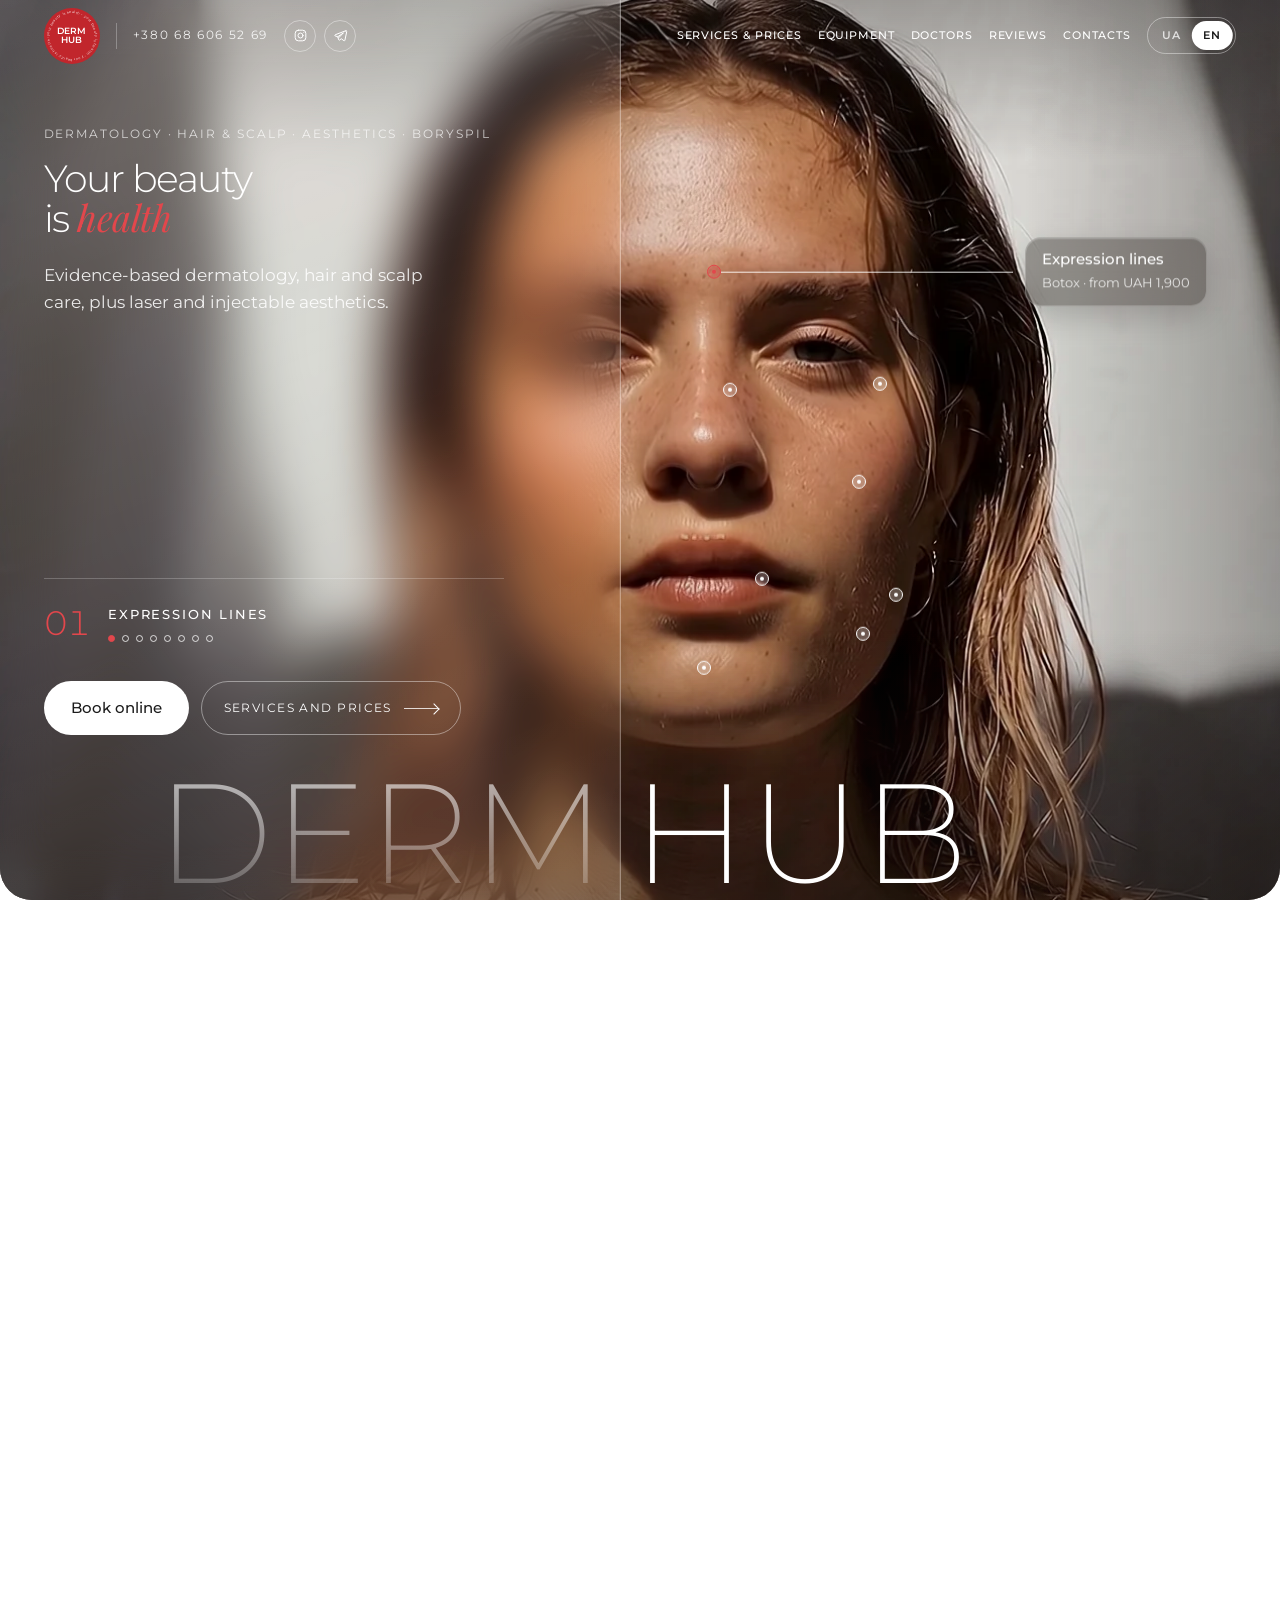
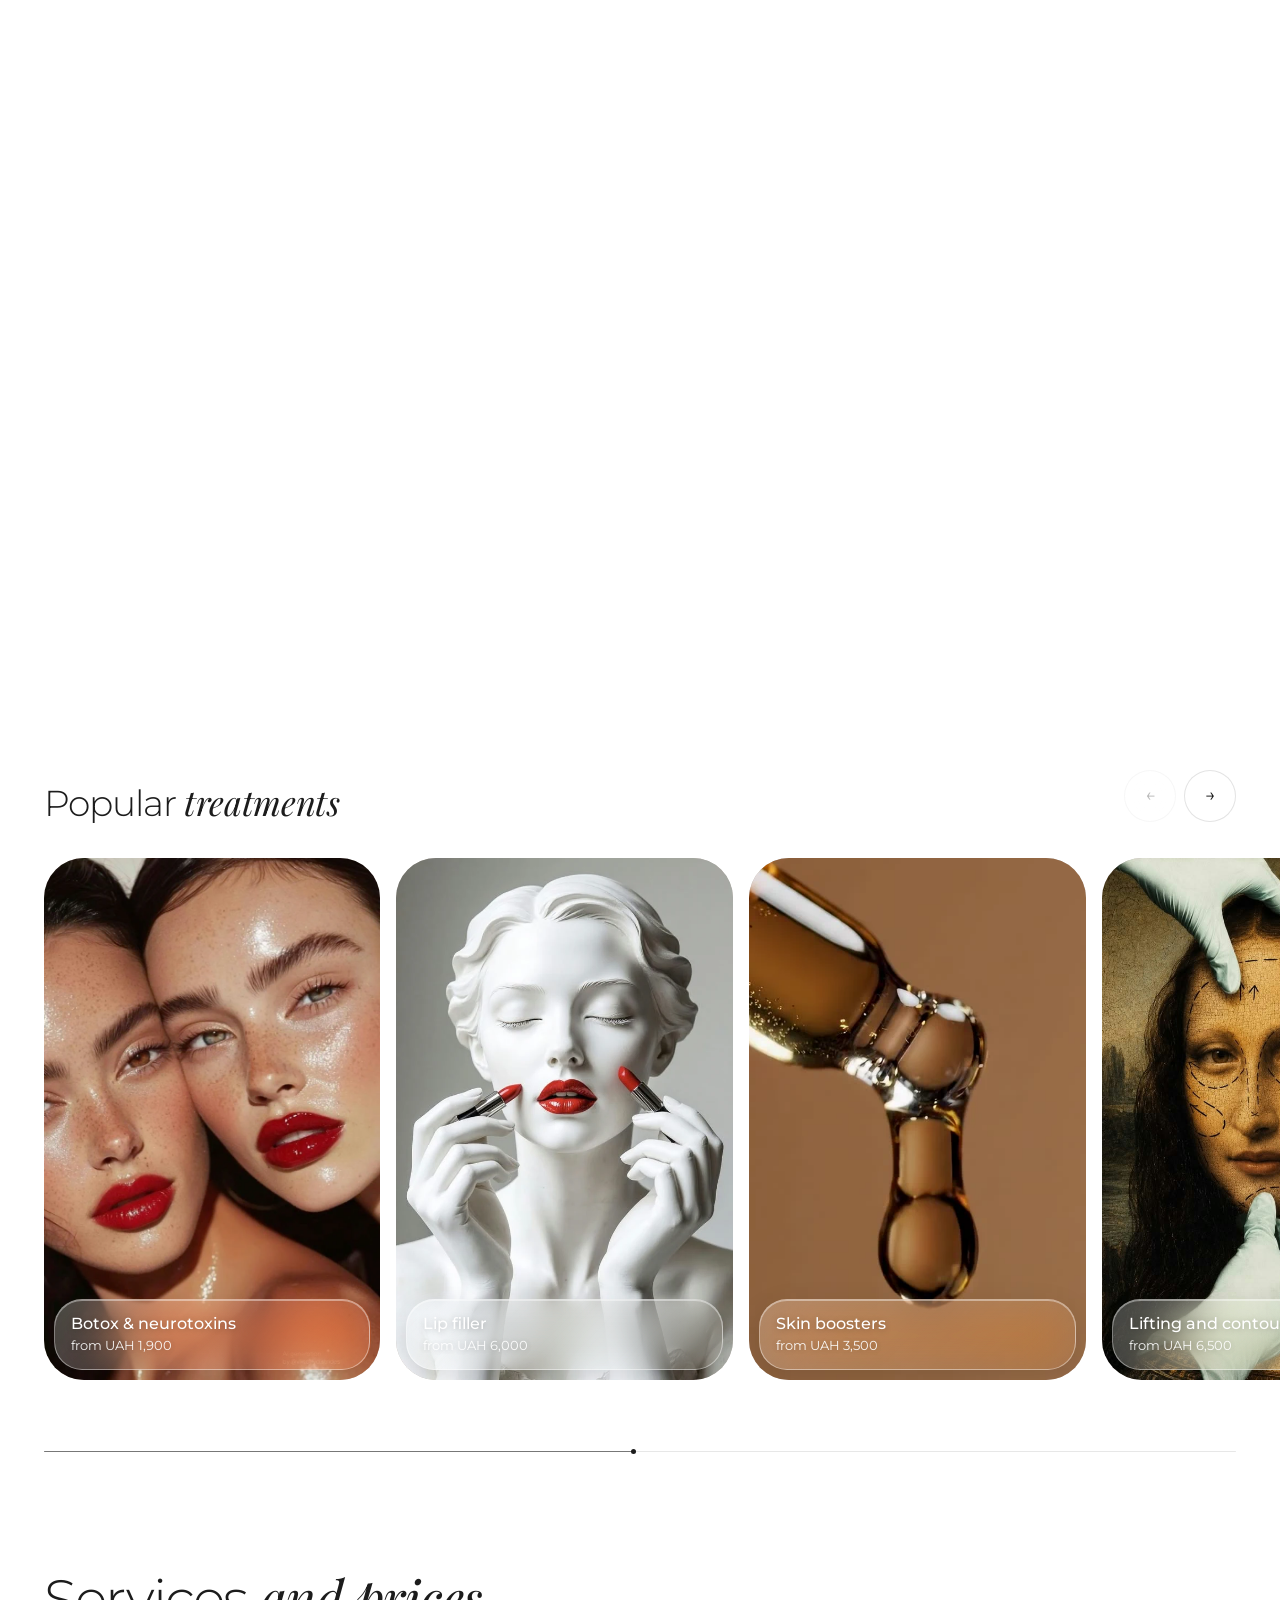
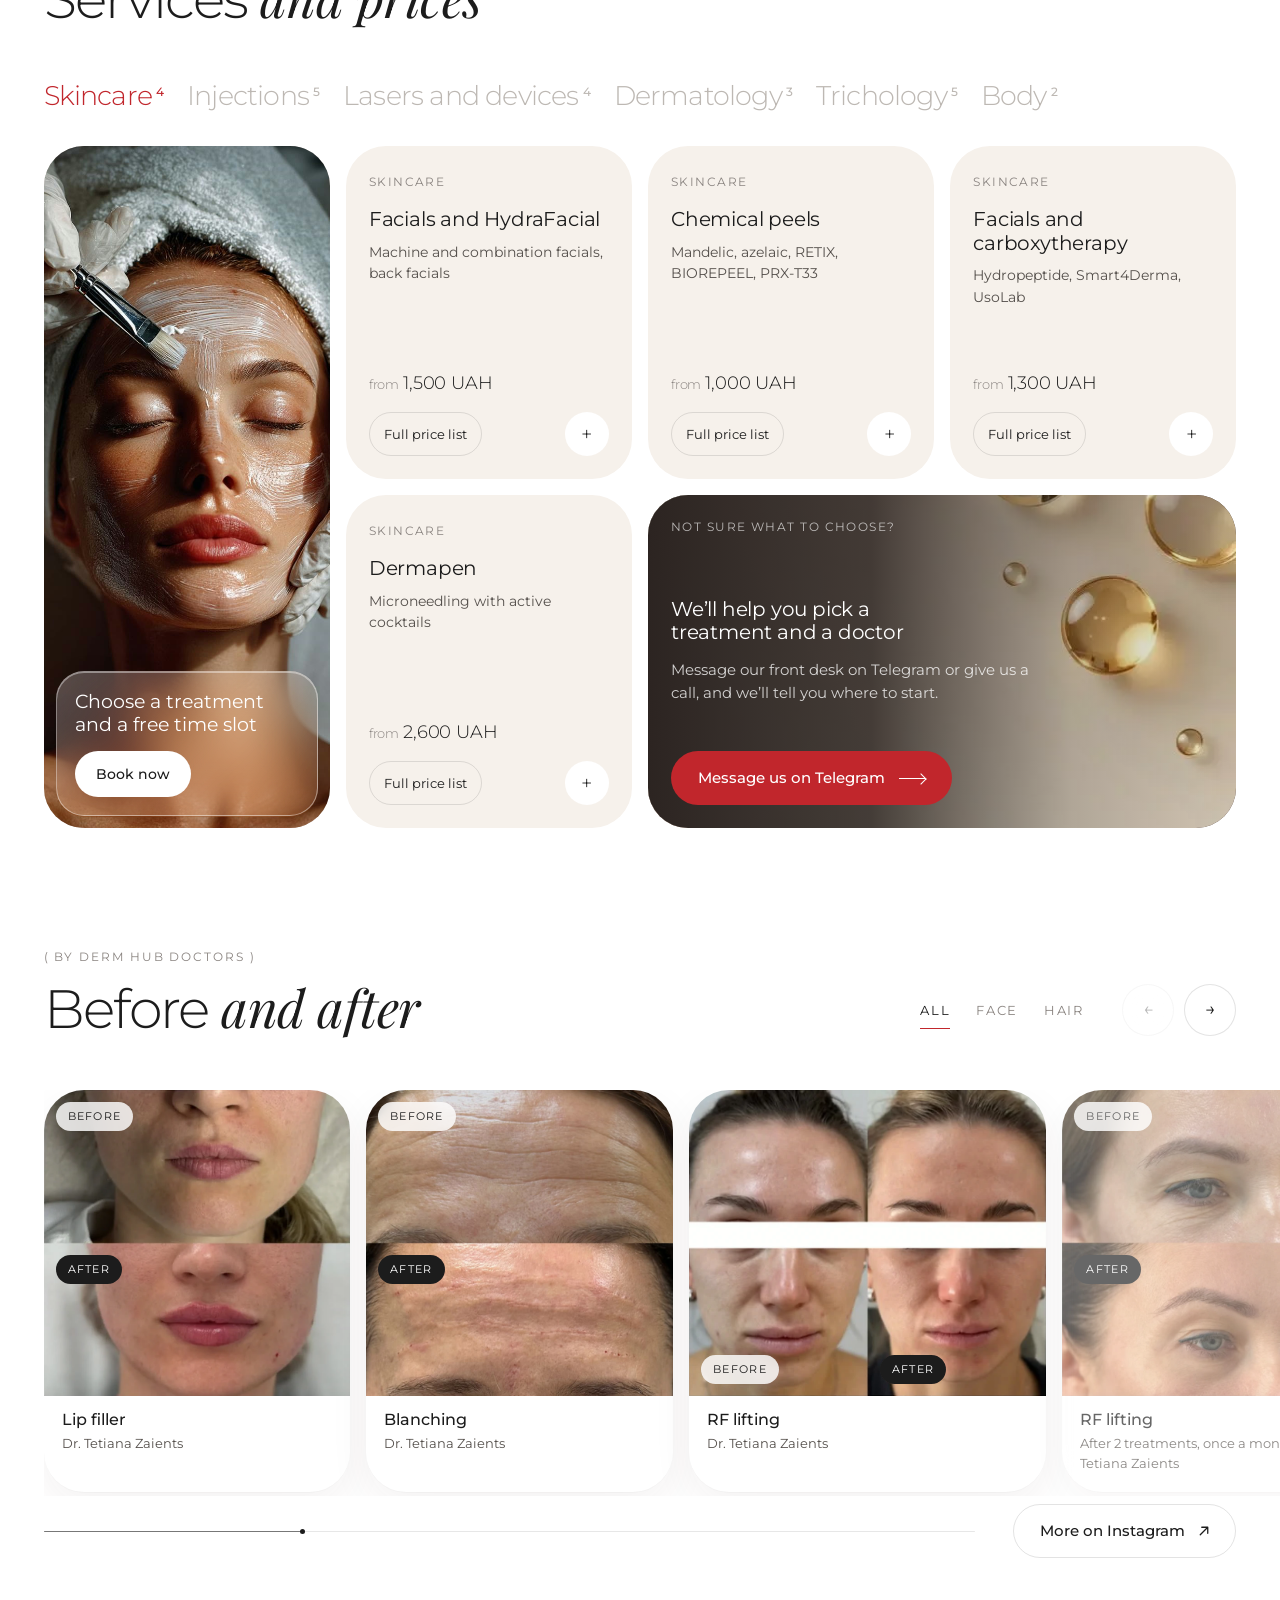
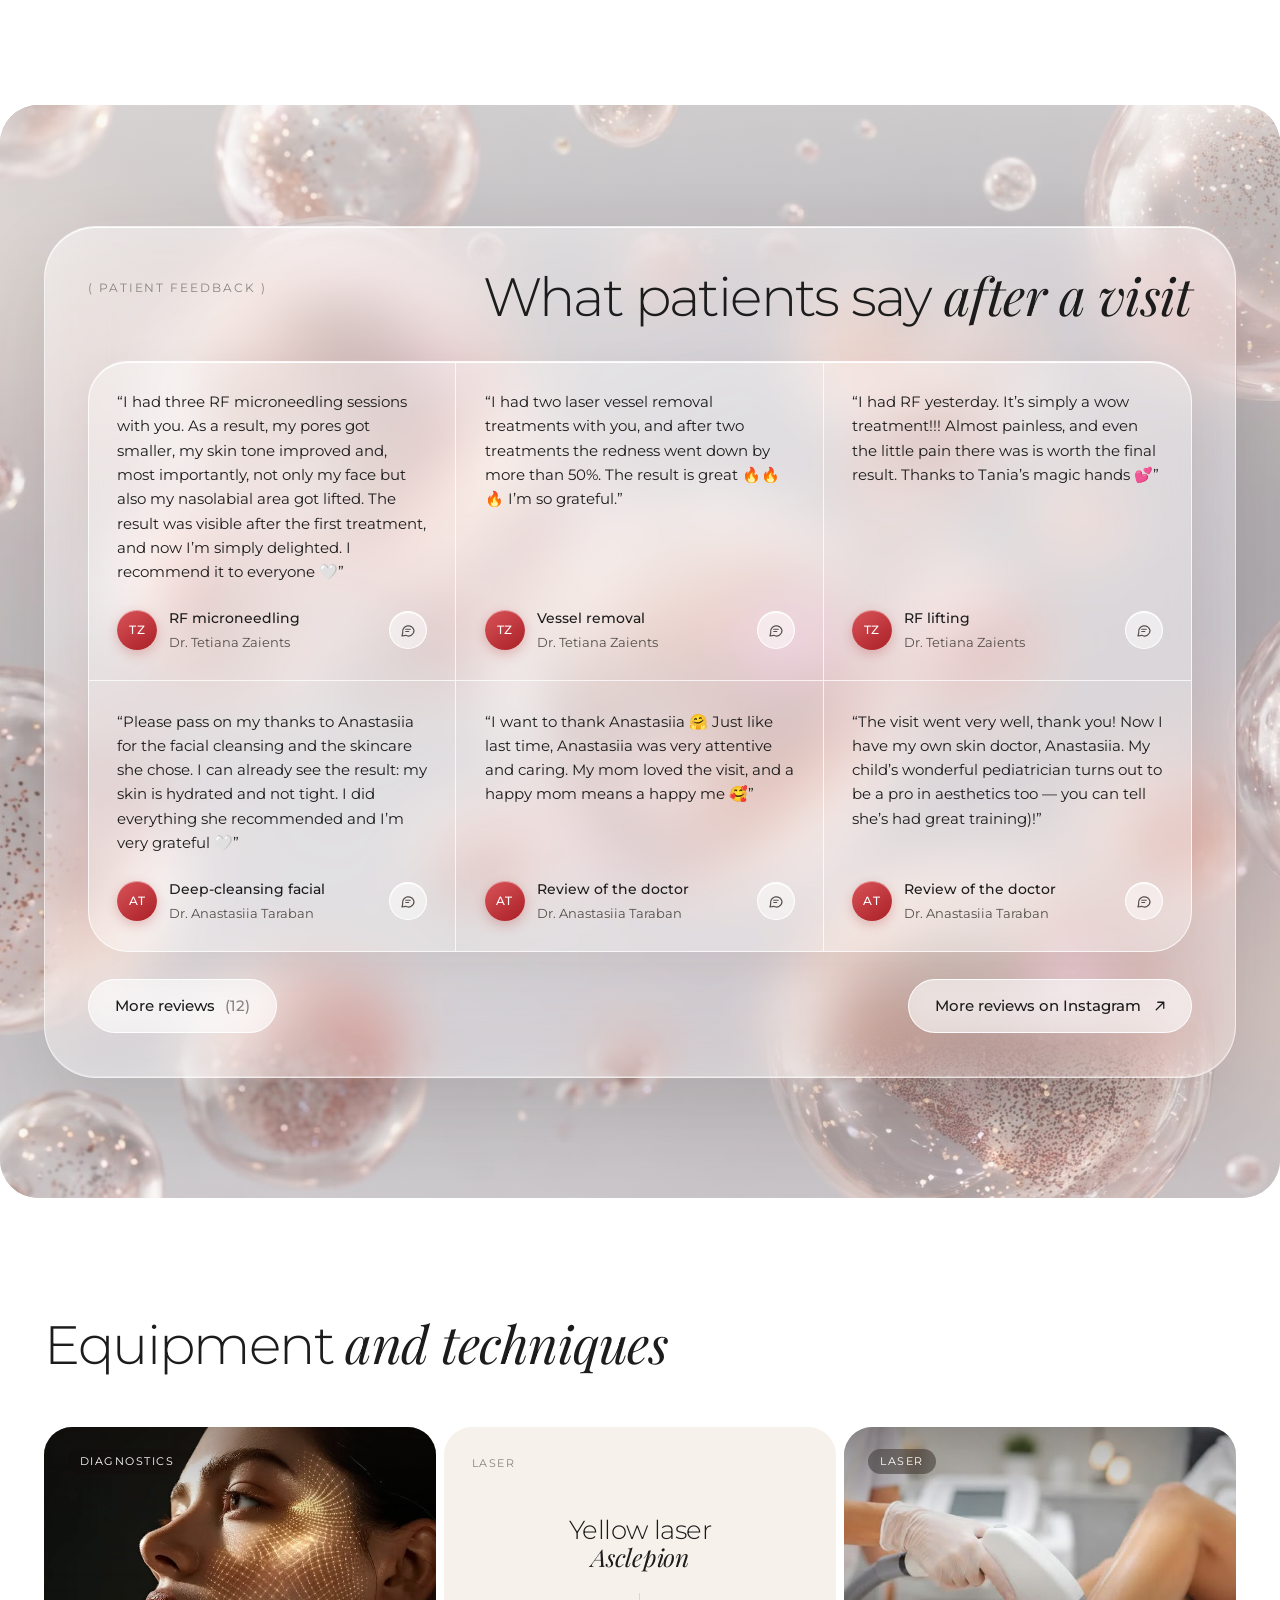
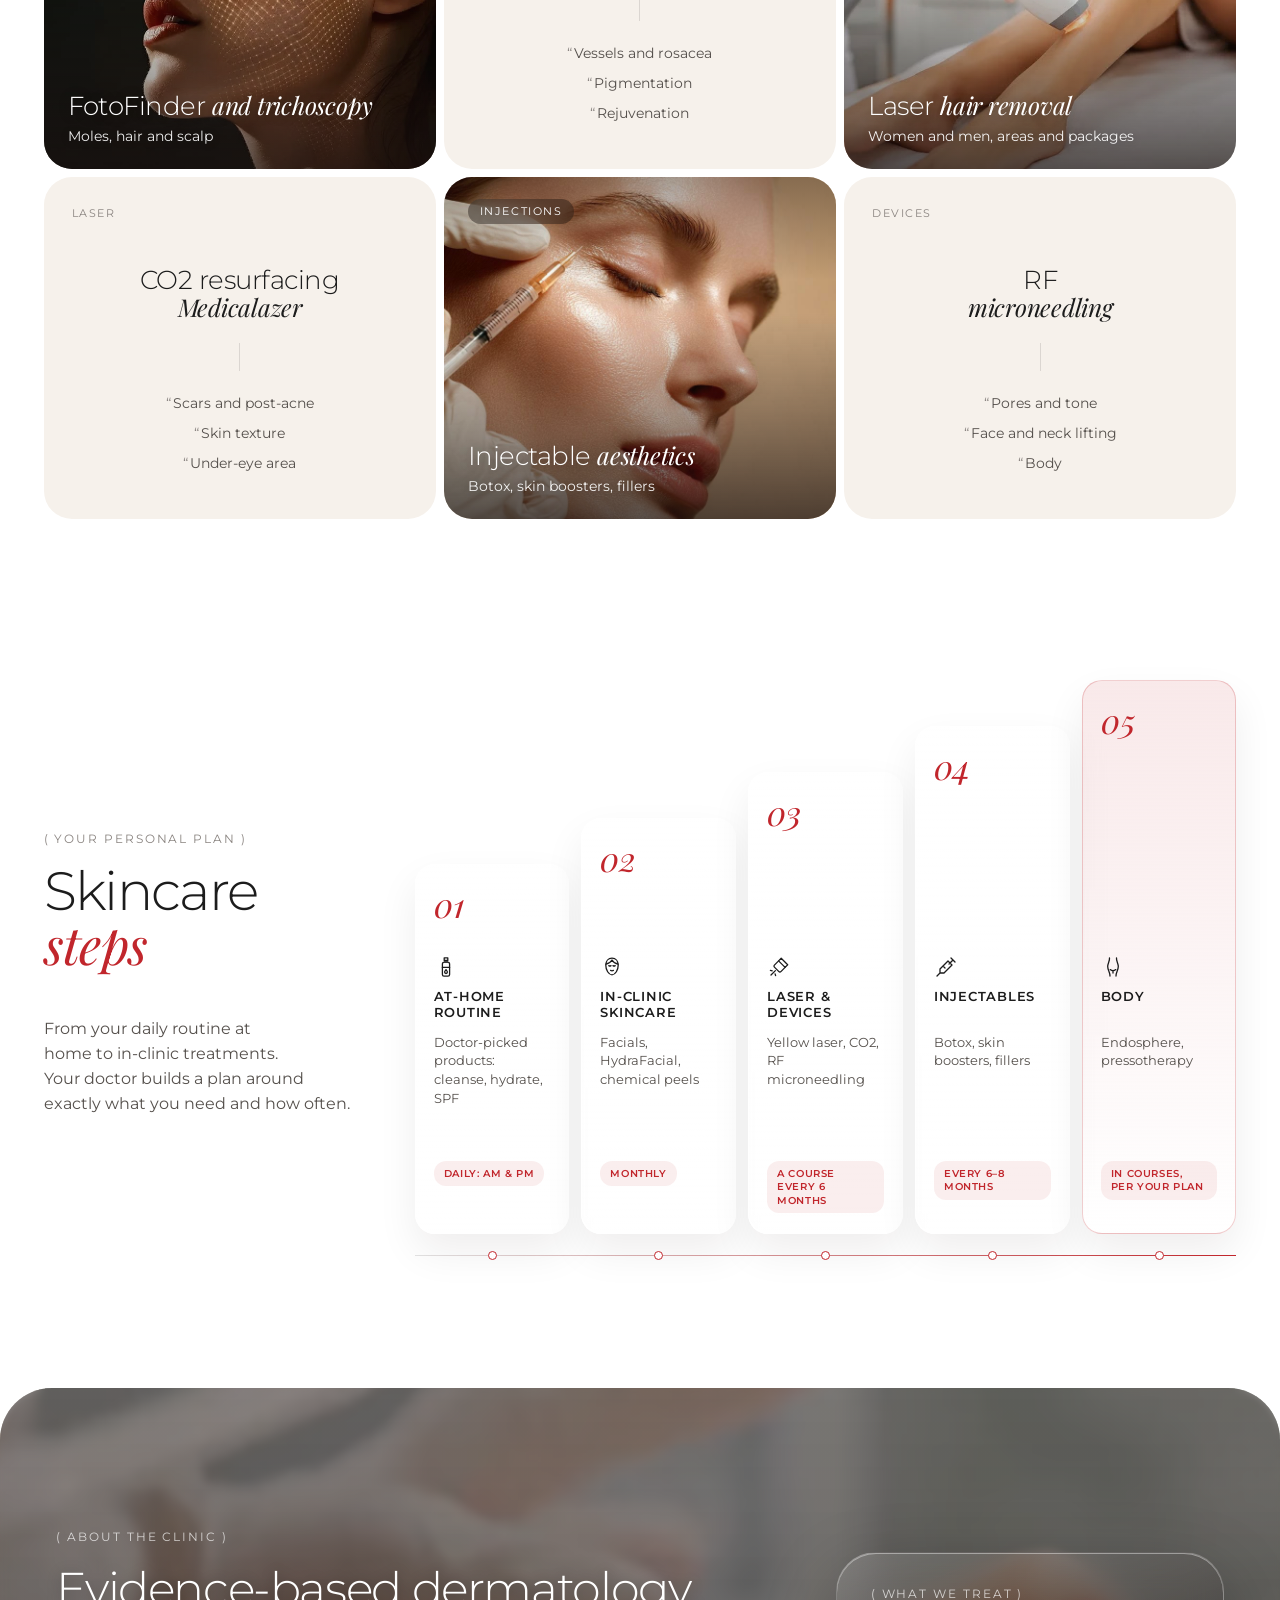
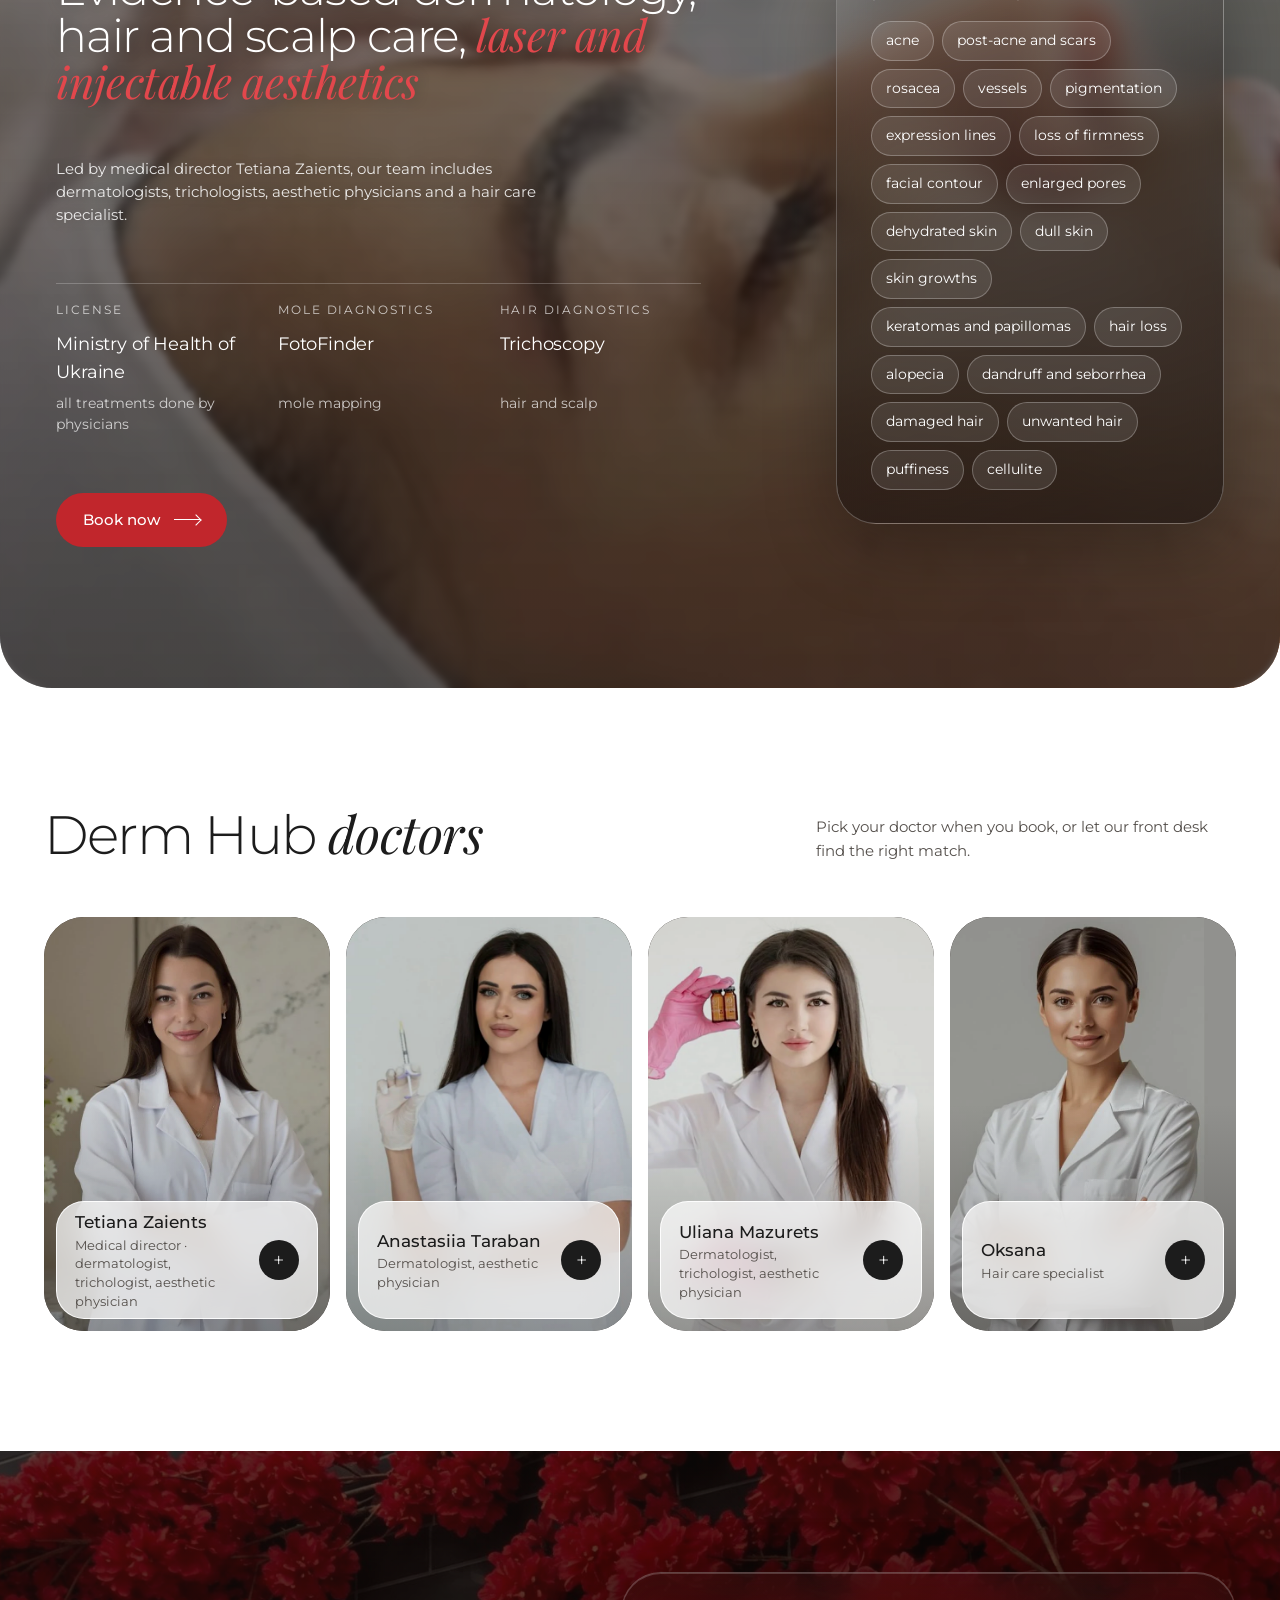
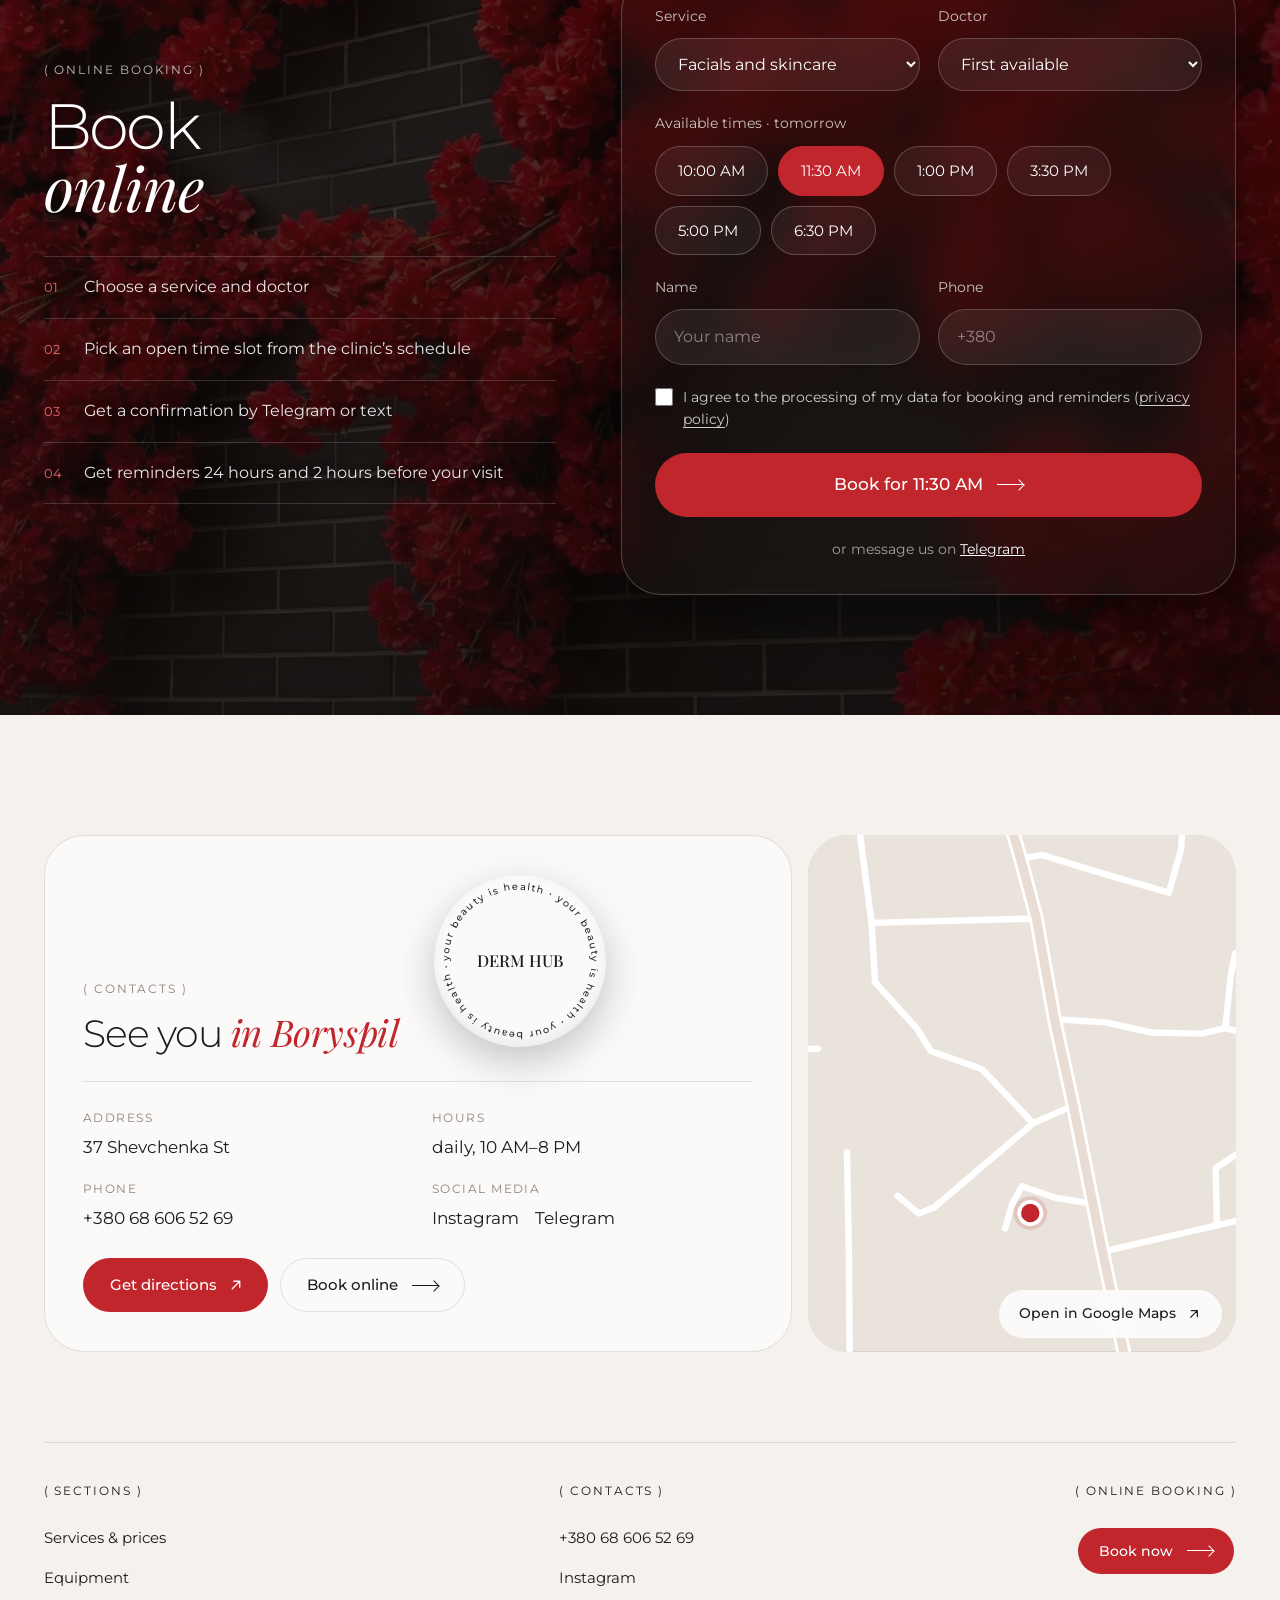
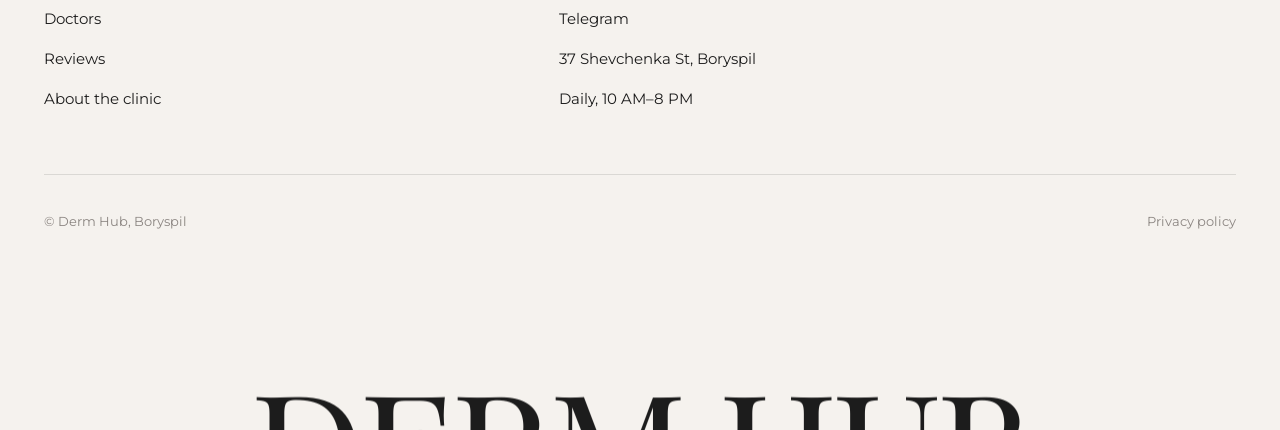
==== commit 17cb1684: "Care-plan steps: wider columns on laptops, stacked 1101-1240, list layout on tablets Co-Authored-By:" ====
--- a/en.html
+++ b/en.html
@@ -29,8 +29,8 @@
 <link rel="preconnect" href="https://fonts.googleapis.com">
 <link rel="preconnect" href="https://fonts.gstatic.com" crossorigin>
 <link href="https://fonts.googleapis.com/css2?family=Playfair+Display:ital,wght@0,400;0,500;0,600;1,400;1,500&family=Montserrat:wght@200;300;400;500;600&display=swap" rel="stylesheet">
-<link rel="stylesheet" href="css/redesign.css?v=186">
-<link rel="stylesheet" href="css/global.css?v=186">
+<link rel="stylesheet" href="css/redesign.css?v=187">
+<link rel="stylesheet" href="css/global.css?v=187">
 </head>
 <body>
 
@@ -388,7 +388,7 @@
 <a class="to-top" href="#top" aria-label="Back to top"><svg viewBox="0 0 24 24" aria-hidden="true"><path d="M12 19V5M5.5 11.5 12 5l6.5 6.5"/></svg></a>
 
 
-<script src="js/prices-en.js?v=186"></script>
-<script src="js/redesign.js?v=186"></script>
+<script src="js/prices-en.js?v=187"></script>
+<script src="js/redesign.js?v=187"></script>
 </body>
 </html>
--- a/css/global.css
+++ b/css/global.css
@@ -545,7 +545,7 @@
 .cpa-rail{position:absolute;left:0;right:0;bottom:12px;display:grid;grid-template-columns:repeat(5,1fr);gap:12px;height:1px;background:linear-gradient(90deg,var(--line),var(--red))}
 .cpa-rail i{justify-self:center;width:9px;height:9px;margin-top:-4px;border-radius:50%;background:#fff;border:1.5px solid var(--red)}
 
-@media (max-width:700px){
+@media (max-width:900px){
   .cpa{grid-template-columns:1fr;gap:10px;padding:0 0 0 30px}
   .cpa-step{height:auto;flex-direction:row;gap:14px;padding:16px;align-items:flex-start;transform:translateX(18px)}
   .cpa-n{font-size:28px;flex:none;width:34px}
@@ -611,3 +611,13 @@
 /* план догляду: більше повітря між заголовком «Кроки догляду» і текстом */
 #care-plan .pyr-copy h2{margin-bottom:44px}
 @media (max-width:700px){#care-plan .pyr-copy h2{margin-bottom:34px}}
+
+/* план догляду: на ноутбуках 13–15" сходинкам більше ширини (текст і плашки не вилазять) */
+@media (min-width:1101px){
+  #care-plan .ab-pyr{grid-template-columns:minmax(0,clamp(300px,24vw,440px)) minmax(0,1fr);column-gap:clamp(48px,5vw,110px)}
+  #care-plan .pyr-copy{max-width:none}
+}
+@media (min-width:1101px) and (max-width:1240px){
+  #care-plan .ab-pyr{grid-template-columns:minmax(0,1fr)}
+}
+.cpa-body>span,.cpa-step b{overflow-wrap:anywhere}
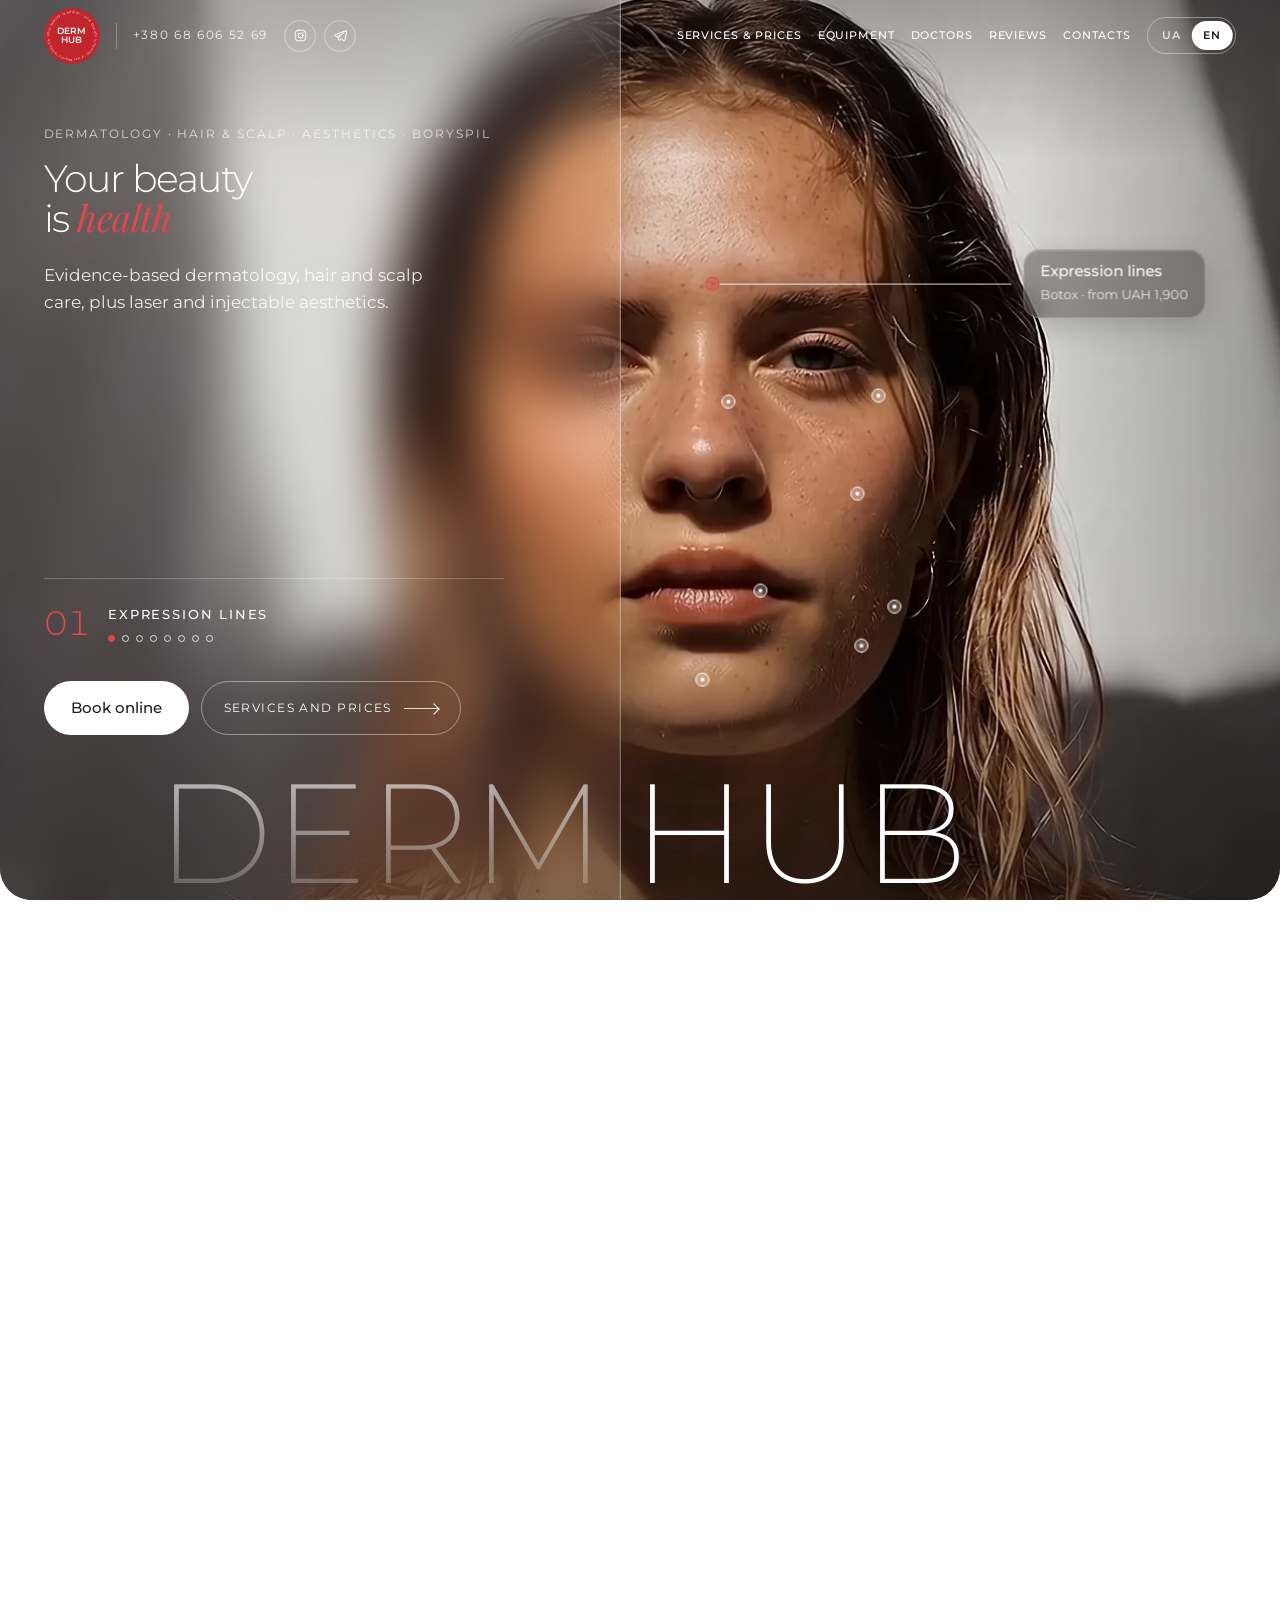
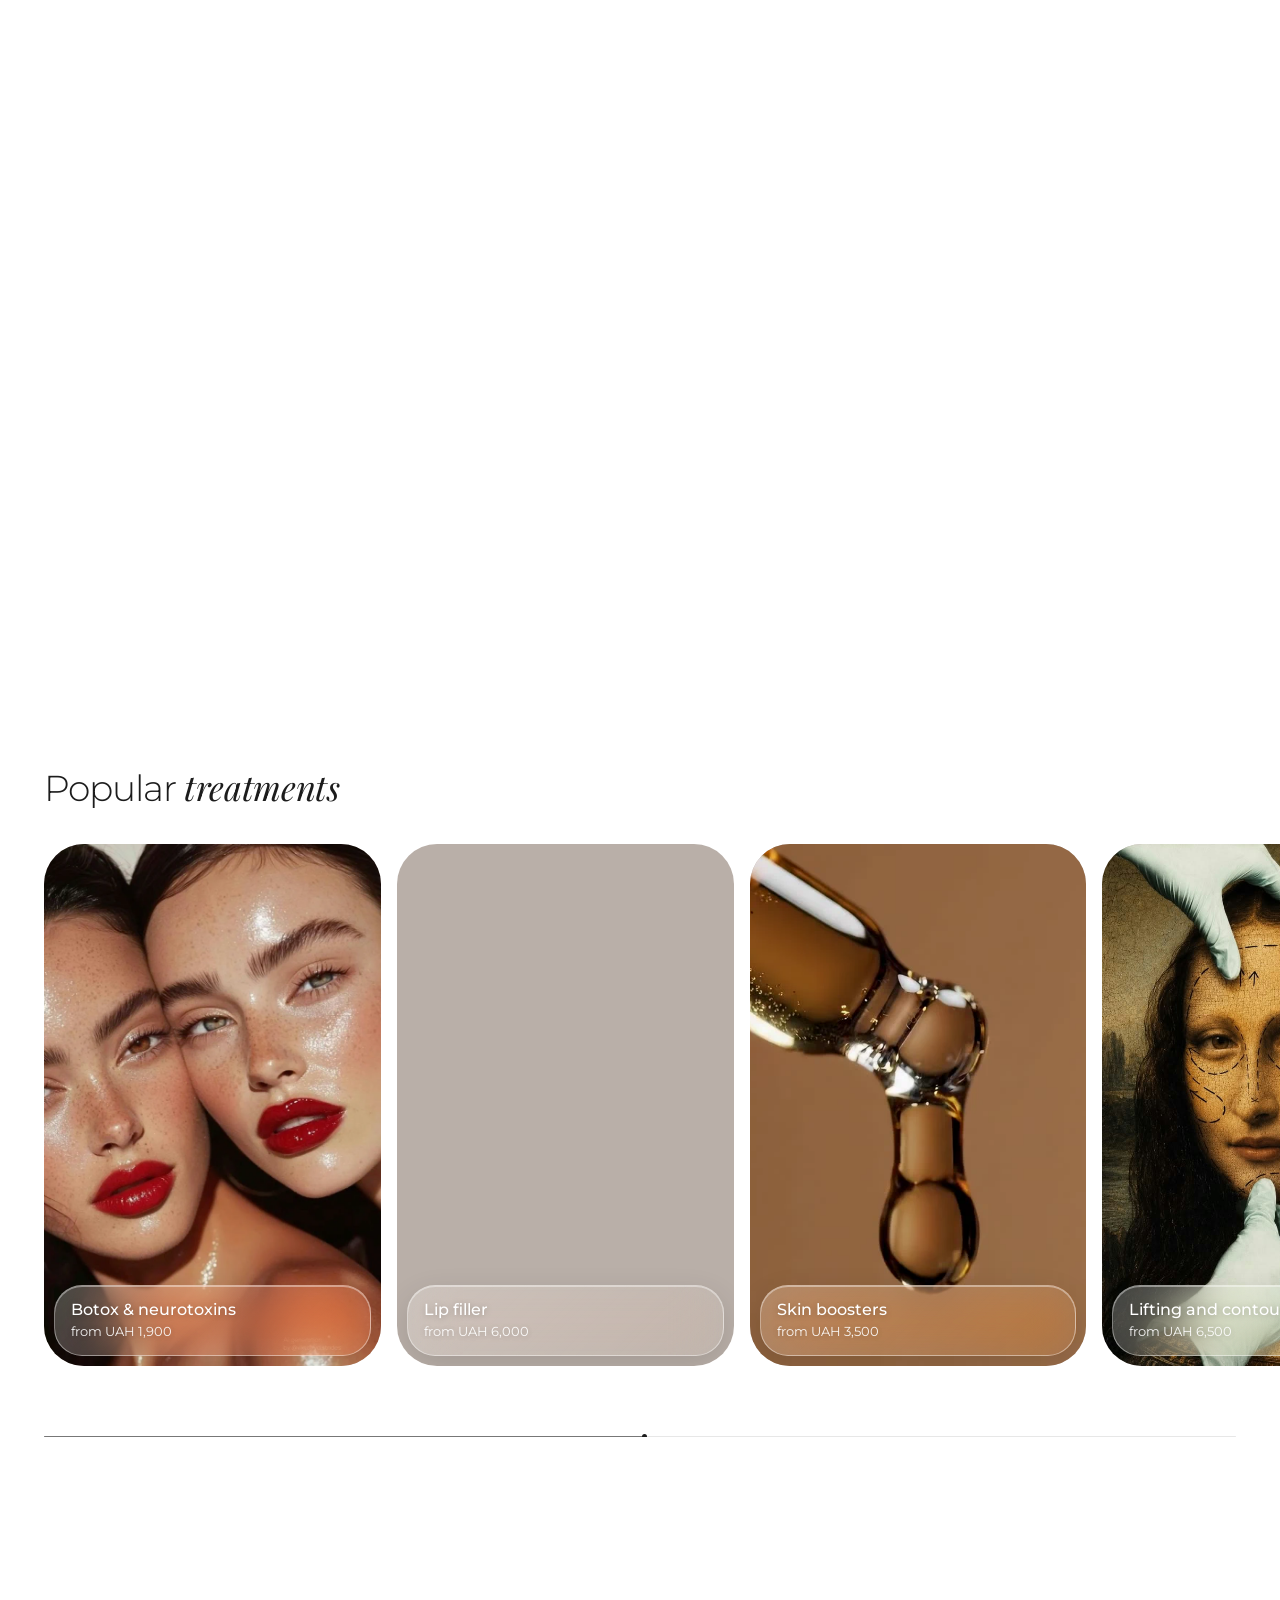
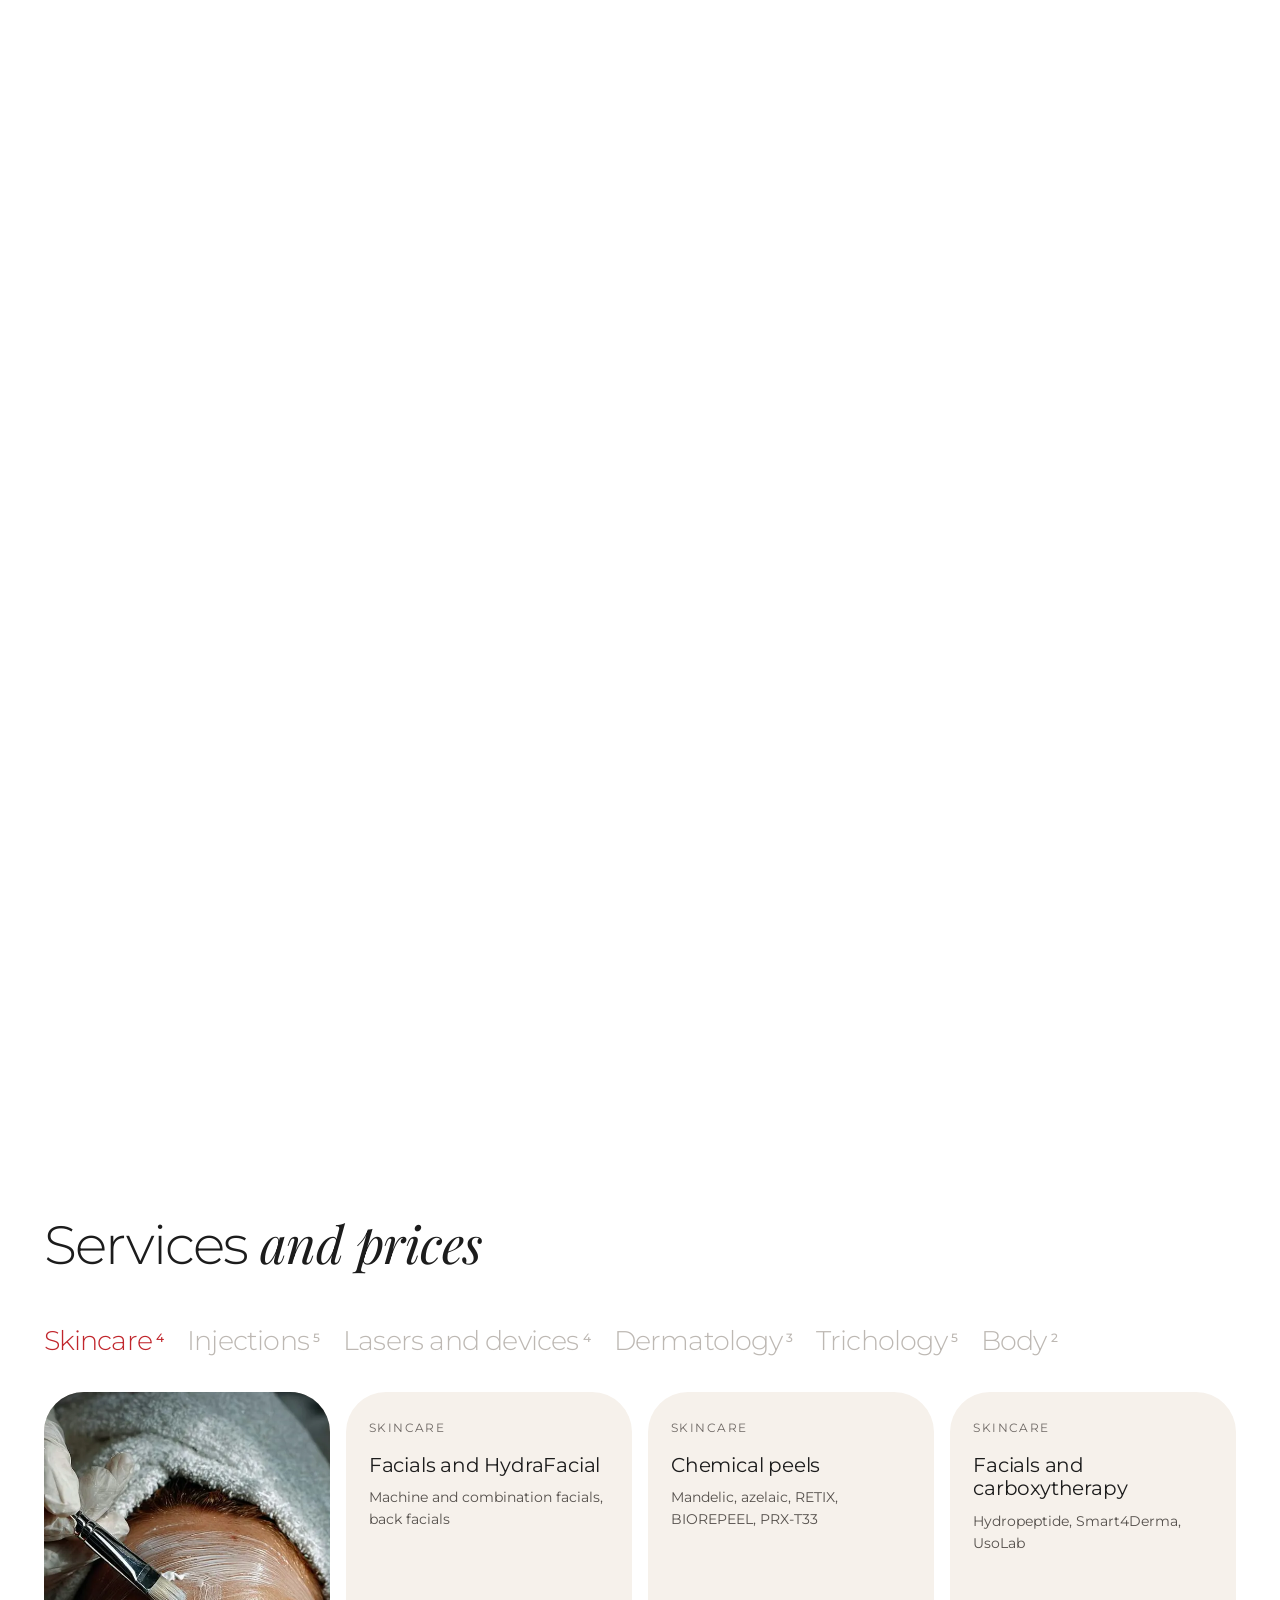
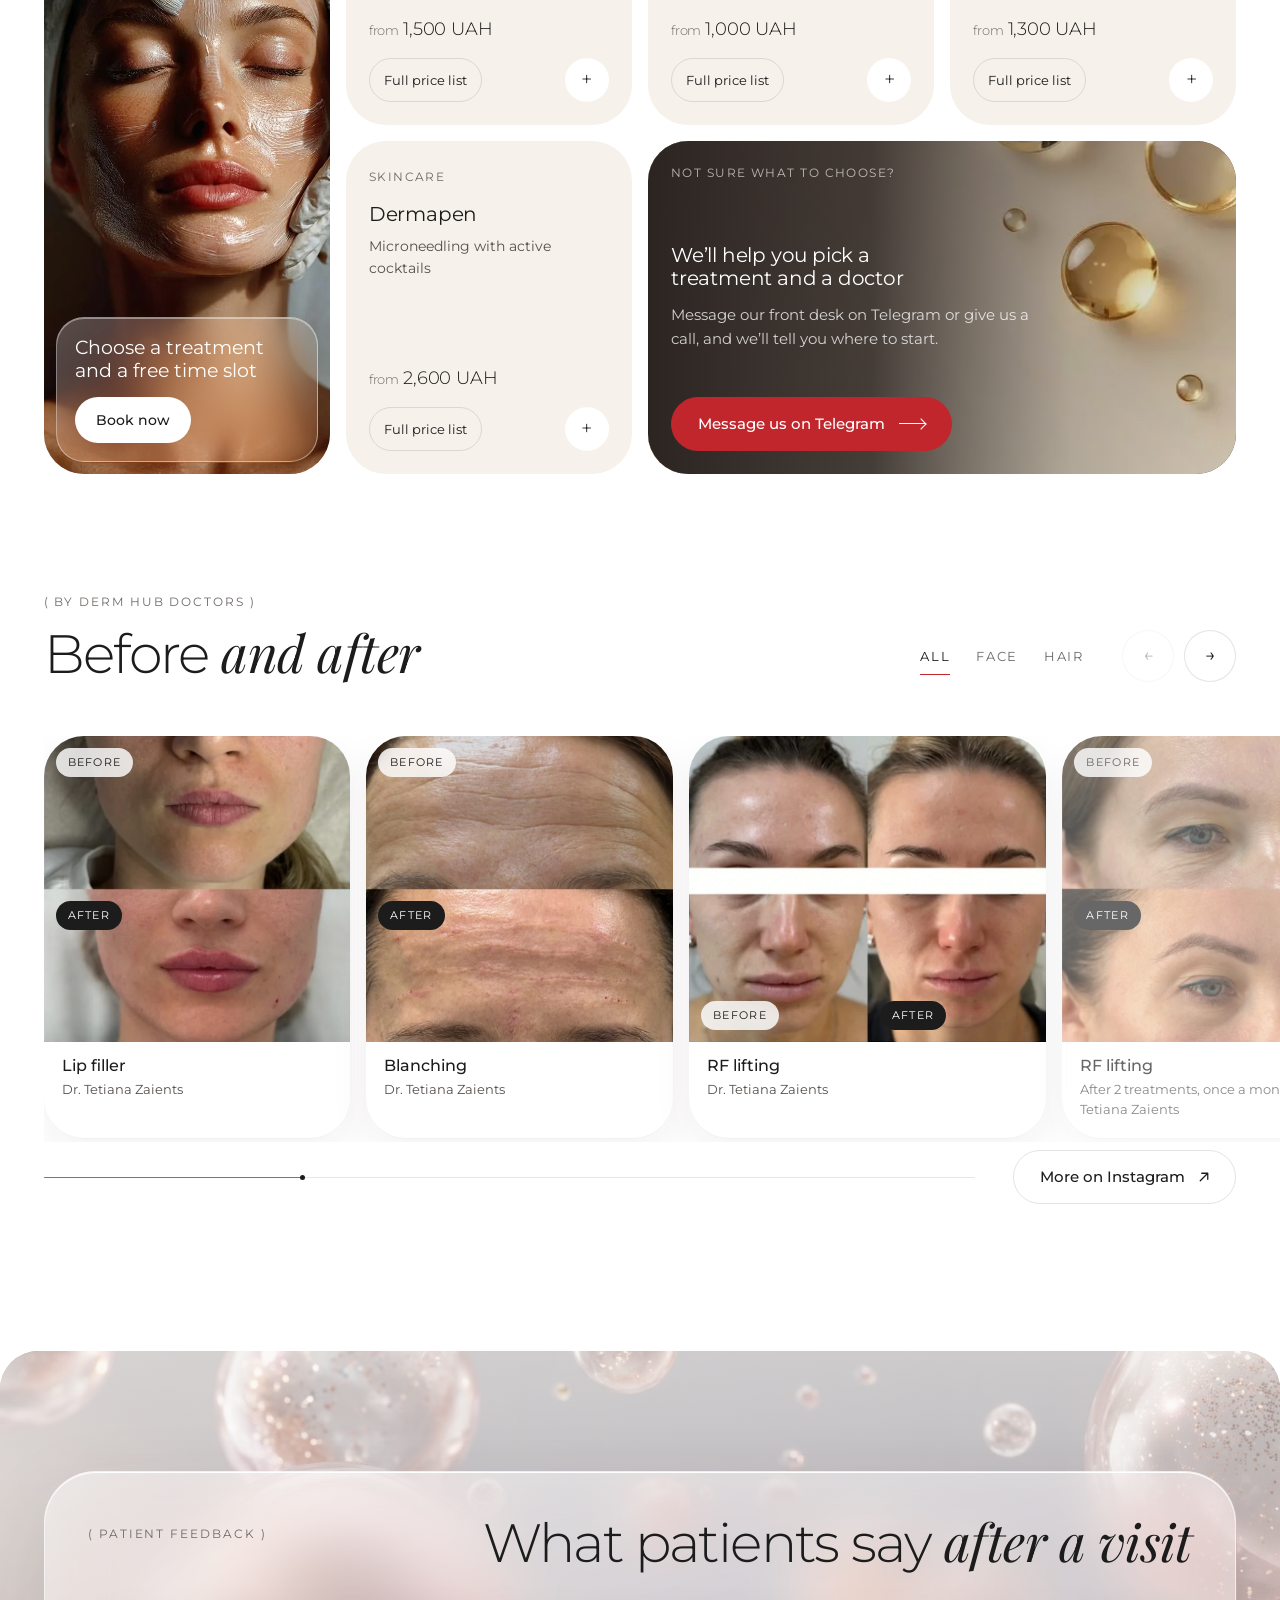
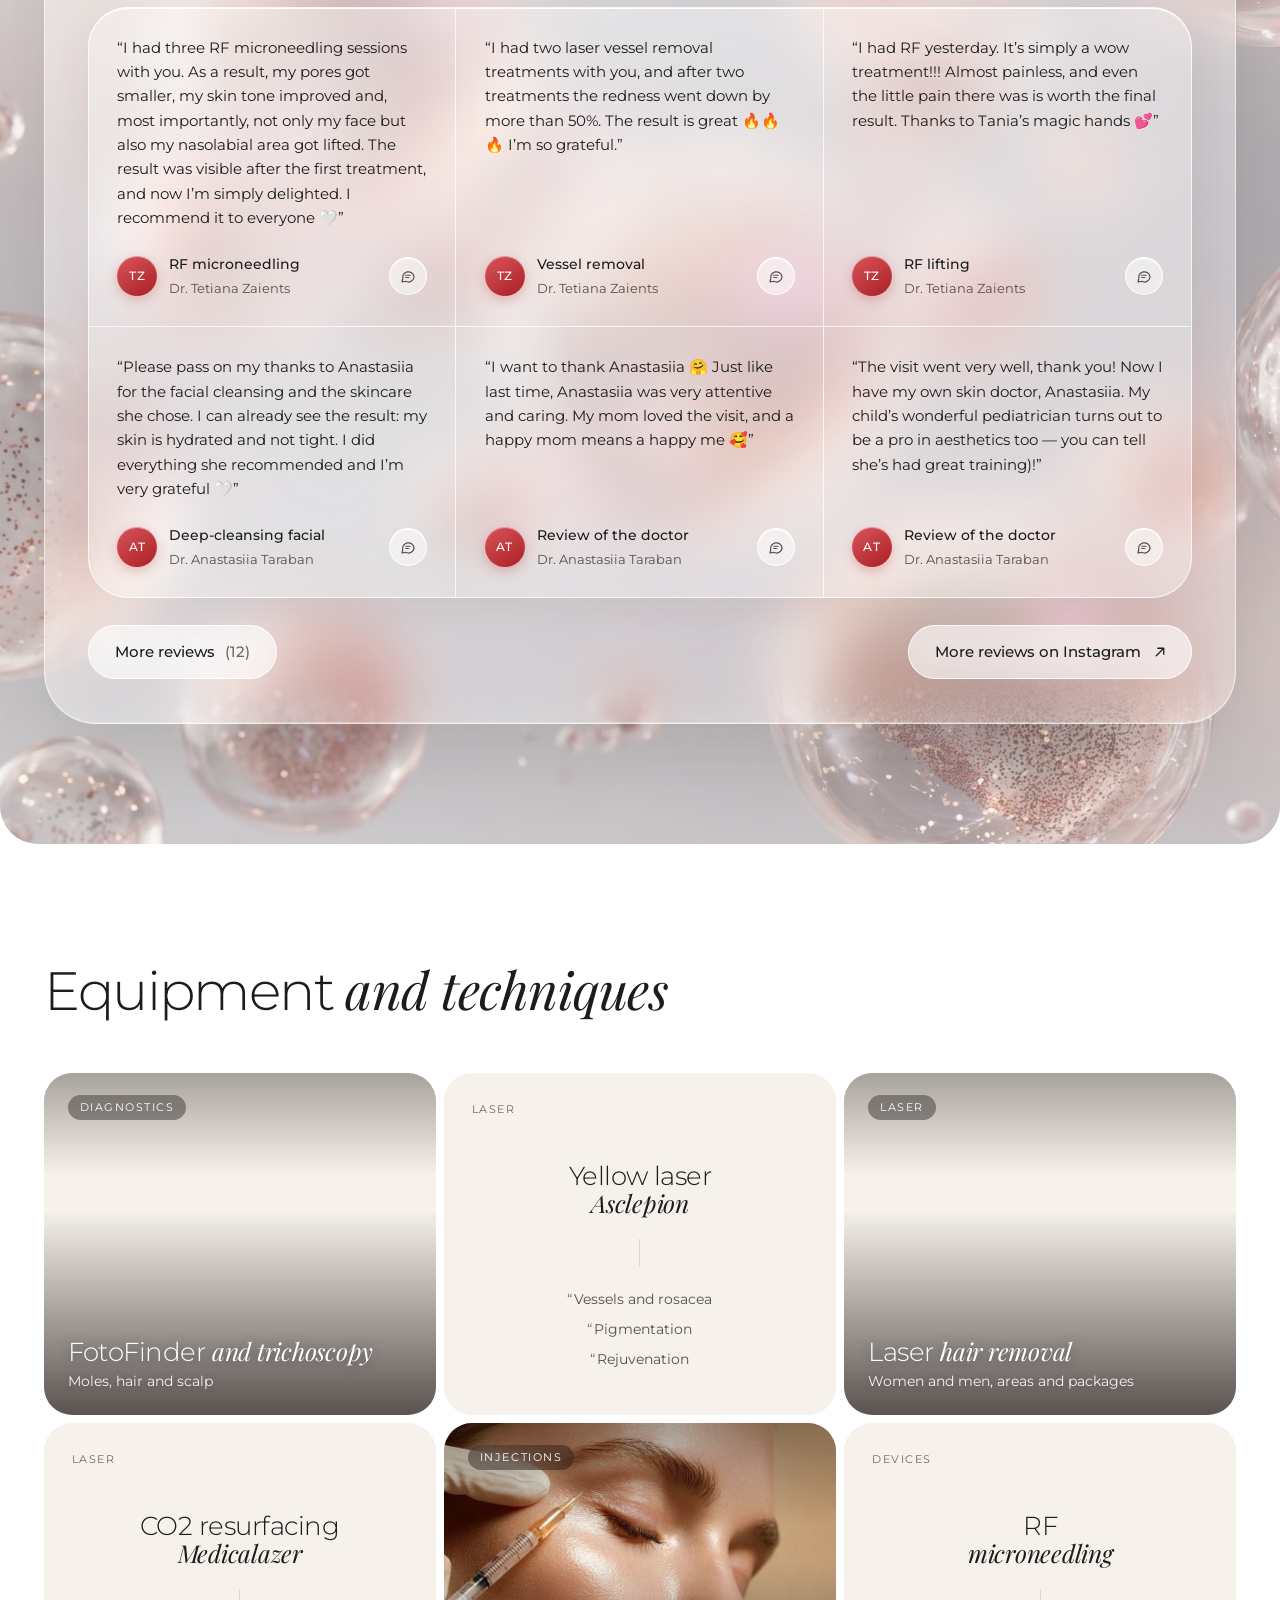
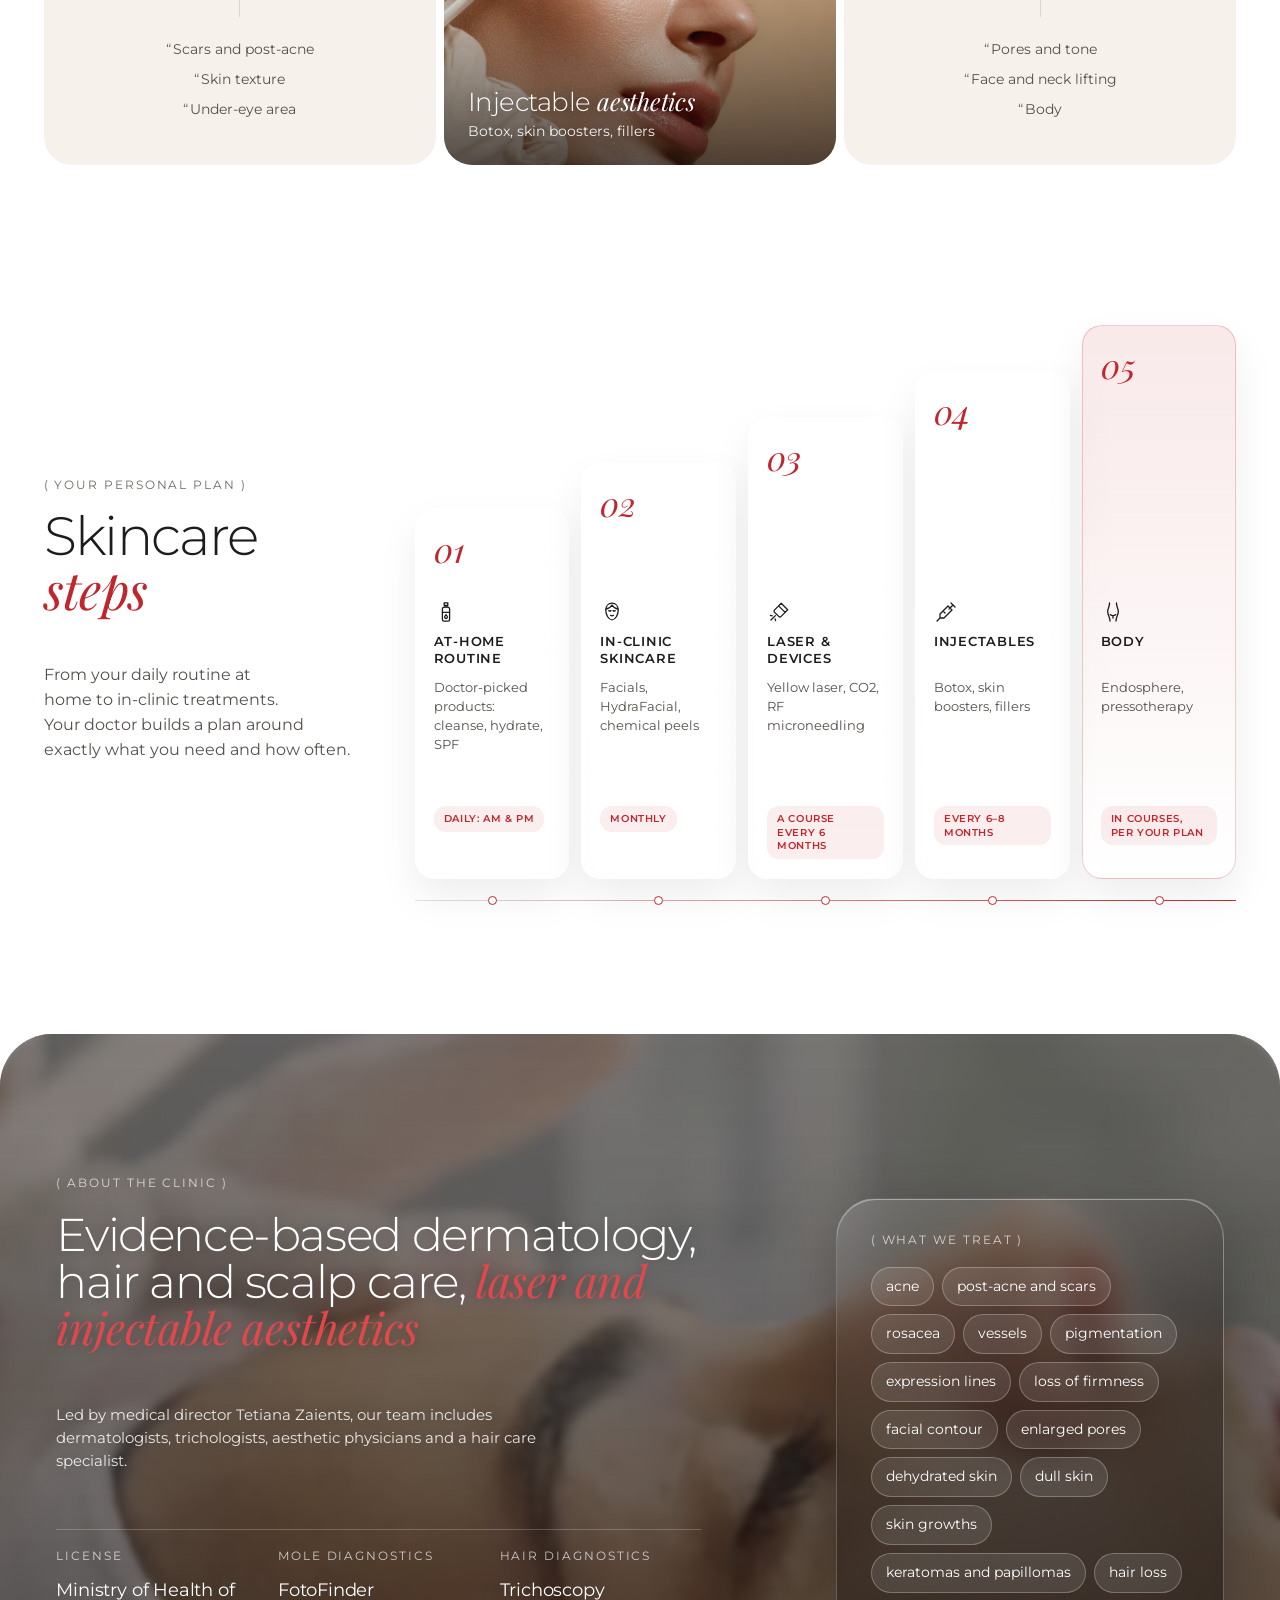
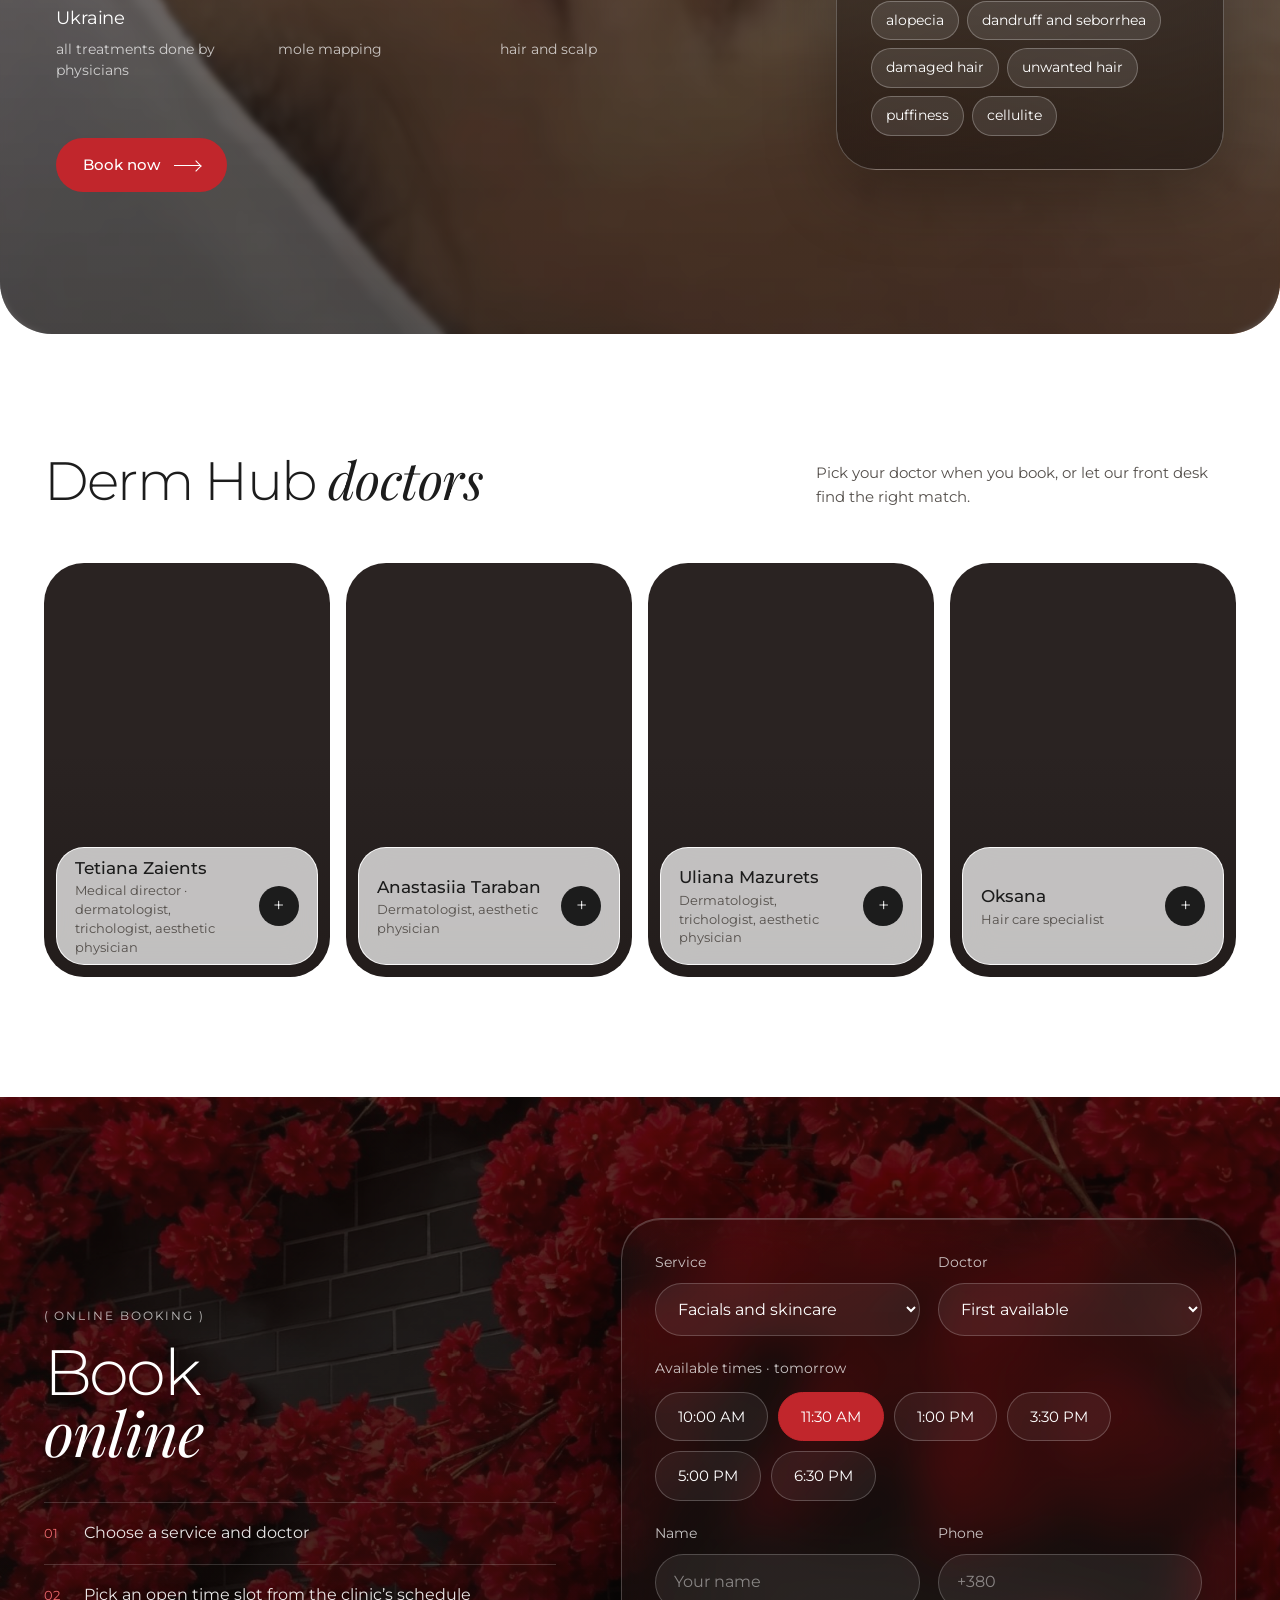
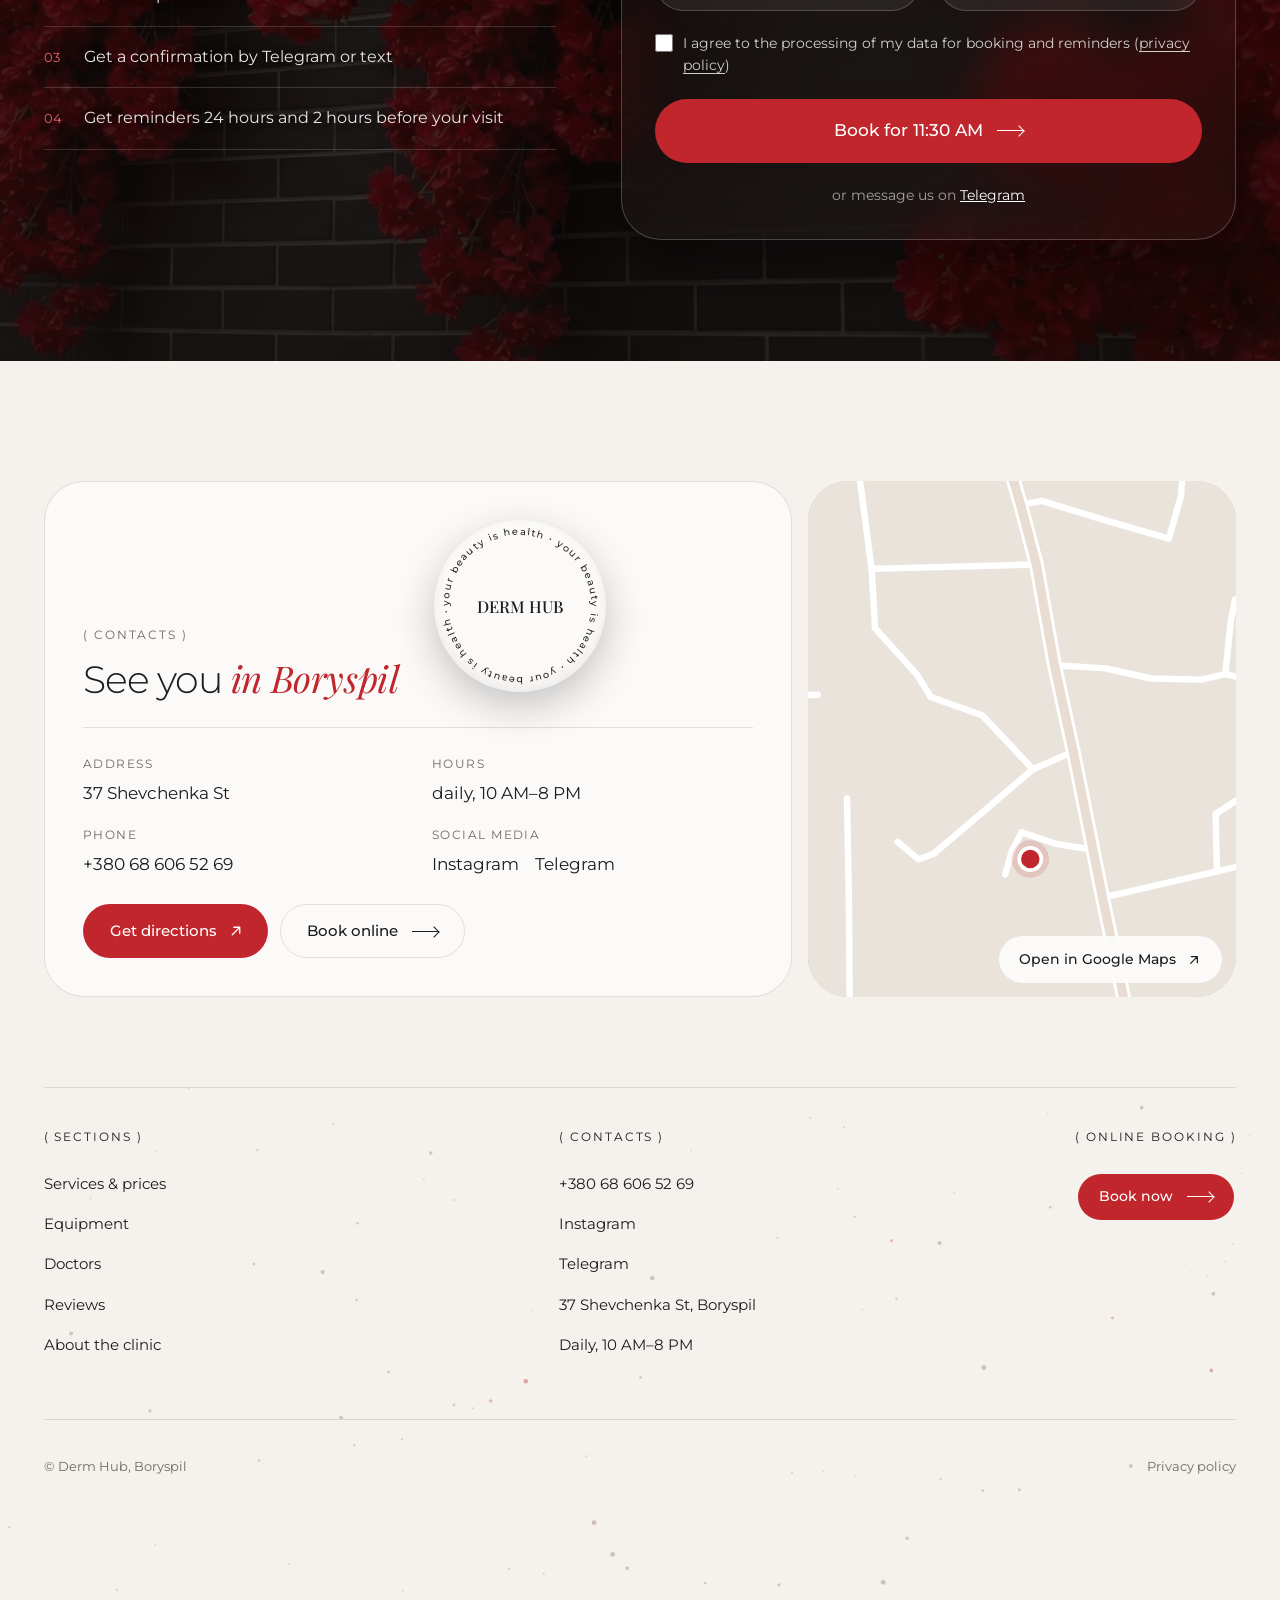
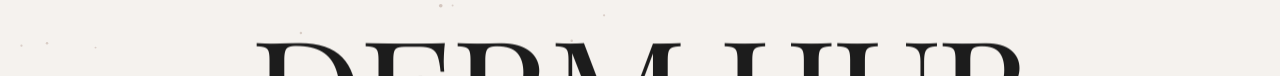
==== commit 5adca538: "Pinned horizontal scroll, footer particles, SEO/a11y/perf fixes (contrast, defer, cache, lighter ima" ====
--- a/en.html
+++ b/en.html
@@ -10,7 +10,7 @@
 <link rel="apple-touch-icon" href="img/apple-touch-icon.png?v=1">
 <link rel="manifest" href="site.webmanifest">
 <meta name="theme-color" content="#F5F2EE">
-<meta name="description" content="Dermatology and aesthetics clinic in Boryspil, Ukraine: evidence-based dermatology, hair and scalp care, laser and injectable treatments. Transparent prices and online booking.">
+<meta name="description" content="Dermatology and aesthetics clinic in Boryspil: evidence-based dermatology, hair and scalp care, laser and injectable treatments. Prices and online booking.">
 <link rel="canonical" href="https://derm-hub-clinic.vercel.app/en.html">
 <link rel="alternate" hreflang="uk" href="https://derm-hub-clinic.vercel.app/">
 <link rel="alternate" hreflang="en" href="https://derm-hub-clinic.vercel.app/en.html">
@@ -29,8 +29,11 @@
 <link rel="preconnect" href="https://fonts.googleapis.com">
 <link rel="preconnect" href="https://fonts.gstatic.com" crossorigin>
 <link href="https://fonts.googleapis.com/css2?family=Playfair+Display:ital,wght@0,400;0,500;0,600;1,400;1,500&family=Montserrat:wght@200;300;400;500;600&display=swap" rel="stylesheet">
-<link rel="stylesheet" href="css/redesign.css?v=187">
-<link rel="stylesheet" href="css/global.css?v=187">
+<link rel="stylesheet" href="css/redesign.css?v=196">
+<link rel="stylesheet" href="css/global.css?v=196">
+<script type="application/ld+json">{"@context":"https://schema.org","@type":"MedicalClinic","name":"Derm Hub","url":"https://derm-hub-clinic.vercel.app/en.html","image":"https://derm-hub-clinic.vercel.app/img/og-en.jpg","telephone":"+380686065269","address":{"@type":"PostalAddress","streetAddress":"37 Shevchenka St","addressLocality":"Boryspil","addressCountry":"UA"},"openingHoursSpecification":[{"@type":"OpeningHoursSpecification","dayOfWeek":["Monday","Tuesday","Wednesday","Thursday","Friday","Saturday","Sunday"],"opens":"10:00","closes":"20:00"}],"medicalSpecialty":["Dermatology"],"sameAs":["https://www.instagram.com/derm_hub/","https://t.me/Doctors_AppointmentDERM_HUB"]}</script>
+<!-- Аналітика: GA4 — вставити тег тут (і додати googletagmanager.com / google-analytics.com у CSP у vercel.json) -->
+<!-- Аналітика: Meta Pixel — вставити тут (і додати connect.facebook.net / facebook.com у CSP у vercel.json) -->
 </head>
 <body>
 
@@ -42,8 +45,8 @@
     <a class="brand" href="#top" aria-label="Derm Hub — home"><span class="emblem red" data-variant="red" data-size="56"></span><span class="emblem sign" data-size="56" data-word="0.52" data-ring="1.4"></span></a>
     <span class="head-div" aria-hidden="true"></span>
     <a class="head-tel" href="tel:+380686065269">+380 68 606 52 69</a>
-    <a class="head-soc" href="https://www.instagram.com/derm_hub/" aria-label="Instagram @derm_hub"><svg viewBox="0 0 24 24" aria-hidden="true"><rect x="3.5" y="3.5" width="17" height="17" rx="5"/><circle cx="12" cy="12" r="4"/><circle cx="17.2" cy="6.8" r=".9" class="dot"/></svg></a>
-    <a class="head-soc" href="https://t.me/Doctors_AppointmentDERM_HUB" aria-label="Telegram @Doctors_AppointmentDERM_HUB"><svg viewBox="0 0 24 24" aria-hidden="true"><path d="M20.6 4.3 3.4 10.9c-.8.3-.8 1.4 0 1.7l4.2 1.4 1.6 5c.2.6 1 .8 1.5.3l2.4-2.2 4.4 3.2c.6.4 1.4.1 1.5-.6l2.9-13.6c.2-.8-.6-1.4-1.3-1.1Z"/><path d="m7.6 14 9.2-6.3-7.4 7.6"/></svg></a>
+    <a class="head-soc" href="https://www.instagram.com/derm_hub/" target="_blank" rel="noopener noreferrer" aria-label="Instagram @derm_hub"><svg viewBox="0 0 24 24" aria-hidden="true"><rect x="3.5" y="3.5" width="17" height="17" rx="5"/><circle cx="12" cy="12" r="4"/><circle cx="17.2" cy="6.8" r=".9" class="dot"/></svg></a>
+    <a class="head-soc" href="https://t.me/Doctors_AppointmentDERM_HUB" target="_blank" rel="noopener noreferrer" aria-label="Telegram @Doctors_AppointmentDERM_HUB"><svg viewBox="0 0 24 24" aria-hidden="true"><path d="M20.6 4.3 3.4 10.9c-.8.3-.8 1.4 0 1.7l4.2 1.4 1.6 5c.2.6 1 .8 1.5.3l2.4-2.2 4.4 3.2c.6.4 1.4.1 1.5-.6l2.9-13.6c.2-.8-.6-1.4-1.3-1.1Z"/><path d="m7.6 14 9.2-6.3-7.4 7.6"/></svg></a>
   </div>
   <nav class="navline" aria-label="Sections"><a href="#services">Services &amp; prices</a><a href="#equipment">Equipment</a><a href="#doctors">Doctors</a><a href="#reviews">Reviews</a><a href="#contacts">Contacts</a></nav>
   <div class="head-r">
@@ -98,13 +101,14 @@
 
 <!-- НАПРЯМИ: фото-стрічка зі скляними підписами → вкладка прайсу -->
 <section class="dirs wrap rail-wrap" aria-label="Popular treatments">
+<div class="dirs-stage"><div class="dirs-pin">
   <div class="dirs-head reveal">
     <h2 class="h-m">Popular <span class="it">treatments</span></h2>
     <div class="rail-nav"><button class="rbtn" data-prev aria-label="Back">←</button><button class="rbtn" data-next aria-label="Next">→</button></div>
   </div>
   <div class="dirs-row rail">
     <a class="dir" href="#services" data-go="inj"><img src="img/f-duo.webp" width="736" height="1308" alt="" loading="lazy" style="object-position:50% 30%" decoding="async"><span class="dir-cap glass"><b>Botox & neurotoxins</b><small>from UAH 1,900</small></span></a>
-    <a class="dir" href="#services" data-go="inj"><img src="img/f-statue.webp" width="736" height="946" alt="" loading="lazy" style="object-position:50% 30%" decoding="async"><span class="dir-cap glass"><b>Lip filler</b><small>from UAH 6,000</small></span></a>
+    <a class="dir" href="#services" data-go="inj"><img src="img/f-statue-660.webp" width="660" height="848" alt="" loading="lazy" style="object-position:50% 30%" decoding="async"><span class="dir-cap glass"><b>Lip filler</b><small>from UAH 6,000</small></span></a>
     <a class="dir" href="#services" data-go="inj"><video src="img/serum.mp4" poster="img/serum-poster.webp" autoplay muted loop playsinline preload="metadata" aria-hidden="true" style="object-position:46% 50%"></video><span class="dir-cap glass"><b>Skin boosters</b><small>from UAH 3,500</small></span></a>
     <a class="dir" href="#services" data-go="inj"><img src="img/f-mona.jpg" width="736" height="982" alt="" loading="lazy" style="object-position:50% 30%" decoding="async"><span class="dir-cap glass"><b>Lifting and contouring</b><small>from UAH 6,500</small></span></a>
     <a class="dir" href="#services" data-go="care"><img src="img/f-brushmask.webp" width="1152" height="2048" alt="" loading="lazy" style="object-position:30% 40%" decoding="async"><span class="dir-cap glass"><b>Chemical peels</b><small>from UAH 1,000</small></span></a>
@@ -112,6 +116,7 @@
     <a class="dir" href="#services" data-go="hair"><img src="img/plasma.webp" width="880" height="588" alt="" loading="lazy" style="object-position:50% 50%" decoding="async"><span class="dir-cap glass"><b>Meso- and plasma therapy</b><small>prices in the price list</small></span></a>
   </div>
   <div class="rail-bar"><i></i></div>
+</div></div>
 </section>
 
 <!-- ПОСЛУГИ І ЦІНИ: картка → «Весь прайс» розгортає все, що входить у напрям -->
@@ -342,6 +347,8 @@
       <span class="map-open">Open in Google Maps <svg viewBox="0 0 24 24" aria-hidden="true"><path d="M7 17 17 7M8 7h9v9"/></svg></span>
     </a>
   </div>
+  <div class="foot-dark">
+  <canvas class="foot-fx" aria-hidden="true"></canvas>
   <div class="foot-bottom">
     <div class="fb-col"><span class="fb-h">(&nbsp;Sections&nbsp;)</span><a href="#services">Services &amp; prices</a><a href="#equipment">Equipment</a><a href="#doctors">Doctors</a><a href="#reviews">Reviews</a><a href="#about">About the clinic</a></div>
     <div class="fb-col"><span class="fb-h">(&nbsp;Contacts&nbsp;)</span><a href="tel:+380686065269">+380 68 606 52 69</a><a href="https://www.instagram.com/derm_hub/" target="_blank" rel="noopener noreferrer">Instagram</a><a href="https://t.me/Doctors_AppointmentDERM_HUB" target="_blank" rel="noopener noreferrer">Telegram</a><a href="https://www.google.com/maps/search/?api=1&query=%D0%B2%D1%83%D0%BB%D0%B8%D1%86%D1%8F%20%D0%A8%D0%B5%D0%B2%D1%87%D0%B5%D0%BD%D0%BA%D0%B0%2C%2037%2C%20%D0%91%D0%BE%D1%80%D0%B8%D1%81%D0%BF%D1%96%D0%BB%D1%8C%2C%2008300" target="_blank" rel="noopener noreferrer">37 Shevchenka St, Boryspil</a><span>Daily, 10 AM–8 PM</span></div>
@@ -349,6 +356,7 @@
     <div class="fb-legal"><span>© Derm Hub, Boryspil</span><span class="fb-legal-r"><a href="#privacy" data-privacy>Privacy policy</a></span></div>
   </div>
   <div class="bigword" aria-hidden="true">DERM HUB</div>
+  </div>
 </footer>
 <dialog class="policy" id="privacy" aria-labelledby="pol-h">
   <div class="pol-head"><h2 id="pol-h">Privacy <span class="it">policy</span></h2><button type="button" class="pol-x" aria-label="Close" data-close><svg viewBox="0 0 24 24" aria-hidden="true"><path d="M6 6l12 12M18 6 6 18"/></svg></button></div>
@@ -383,12 +391,12 @@
 </dialog>
 <dialog class="shot" id="shot" aria-label="Original review">
   <button type="button" class="pol-x" aria-label="Close" data-close><svg viewBox="0 0 24 24" aria-hidden="true"><path d="M6 6l12 12M18 6 6 18"/></svg></button>
-  <img src="" alt="Original message with the review">
+  <img src="[data-uri]" alt="Original message with the review">
 </dialog>
 <a class="to-top" href="#top" aria-label="Back to top"><svg viewBox="0 0 24 24" aria-hidden="true"><path d="M12 19V5M5.5 11.5 12 5l6.5 6.5"/></svg></a>
 
 
-<script src="js/prices-en.js?v=187"></script>
-<script src="js/redesign.js?v=187"></script>
+<script src="js/prices-en.js?v=196" defer></script>
+<script src="js/redesign.js?v=196" defer></script>
 </body>
 </html>
--- a/css/redesign.css
+++ b/css/redesign.css
@@ -4,7 +4,7 @@
 
 :root{
   --red:#C1262C; --red-d:#A51F25;
-  --ink:#1C1C1C; --ink2:#55504C; --ink3:#8A8480;
+  --ink:#1C1C1C; --ink2:#55504C; --ink3:#6F6965;
   --page:#ECEBE9; --sheet:#FFFFFF; --card:#F3F2F0; --card2:#E9E7E4;
   --line:rgba(28,28,28,.12);
   --r-xl:52px; --r-l:40px; --r-m:28px;
--- a/css/global.css
+++ b/css/global.css
@@ -9,7 +9,7 @@
 :root{
   /* кольори */
   --red:#C1262C; --red-d:#A51F25;                 /* лише акценти й кнопки */
-  --ink:#1C1C1C; --ink2:#55504C; --ink3:#8A8480;
+  --ink:#1C1C1C; --ink2:#55504C; --ink3:#6F6965;
   --line:rgba(28,28,28,.12);
   --on-dark:#fff; --on-dark2:rgba(255,255,255,.82); --on-dark3:rgba(255,255,255,.72);
 
@@ -621,3 +621,12 @@
   #care-plan .ab-pyr{grid-template-columns:minmax(0,1fr)}
 }
 .cpa-body>span,.cpa-step b{overflow-wrap:anywhere}
+
+/* популярні процедури: горизонтальний скрол прилиплої секції (≥701px, вмикає JS класом .hx) */
+.dirs.hx .dirs-pin{position:sticky;margin-inline:calc(var(--pad) * -1);padding-inline:var(--pad);overflow:clip}
+.dirs.hx .dirs-row{overflow:visible;scroll-snap-type:none;will-change:transform}
+.dirs.hx .rail-nav{display:none}
+
+/* футер: білі точки літають під лінією над розділами (висоту й відступ задає JS) */
+.footer{position:relative;isolation:isolate}
+.foot-fx{position:absolute;top:0;left:0;z-index:-1;display:block;pointer-events:none}
